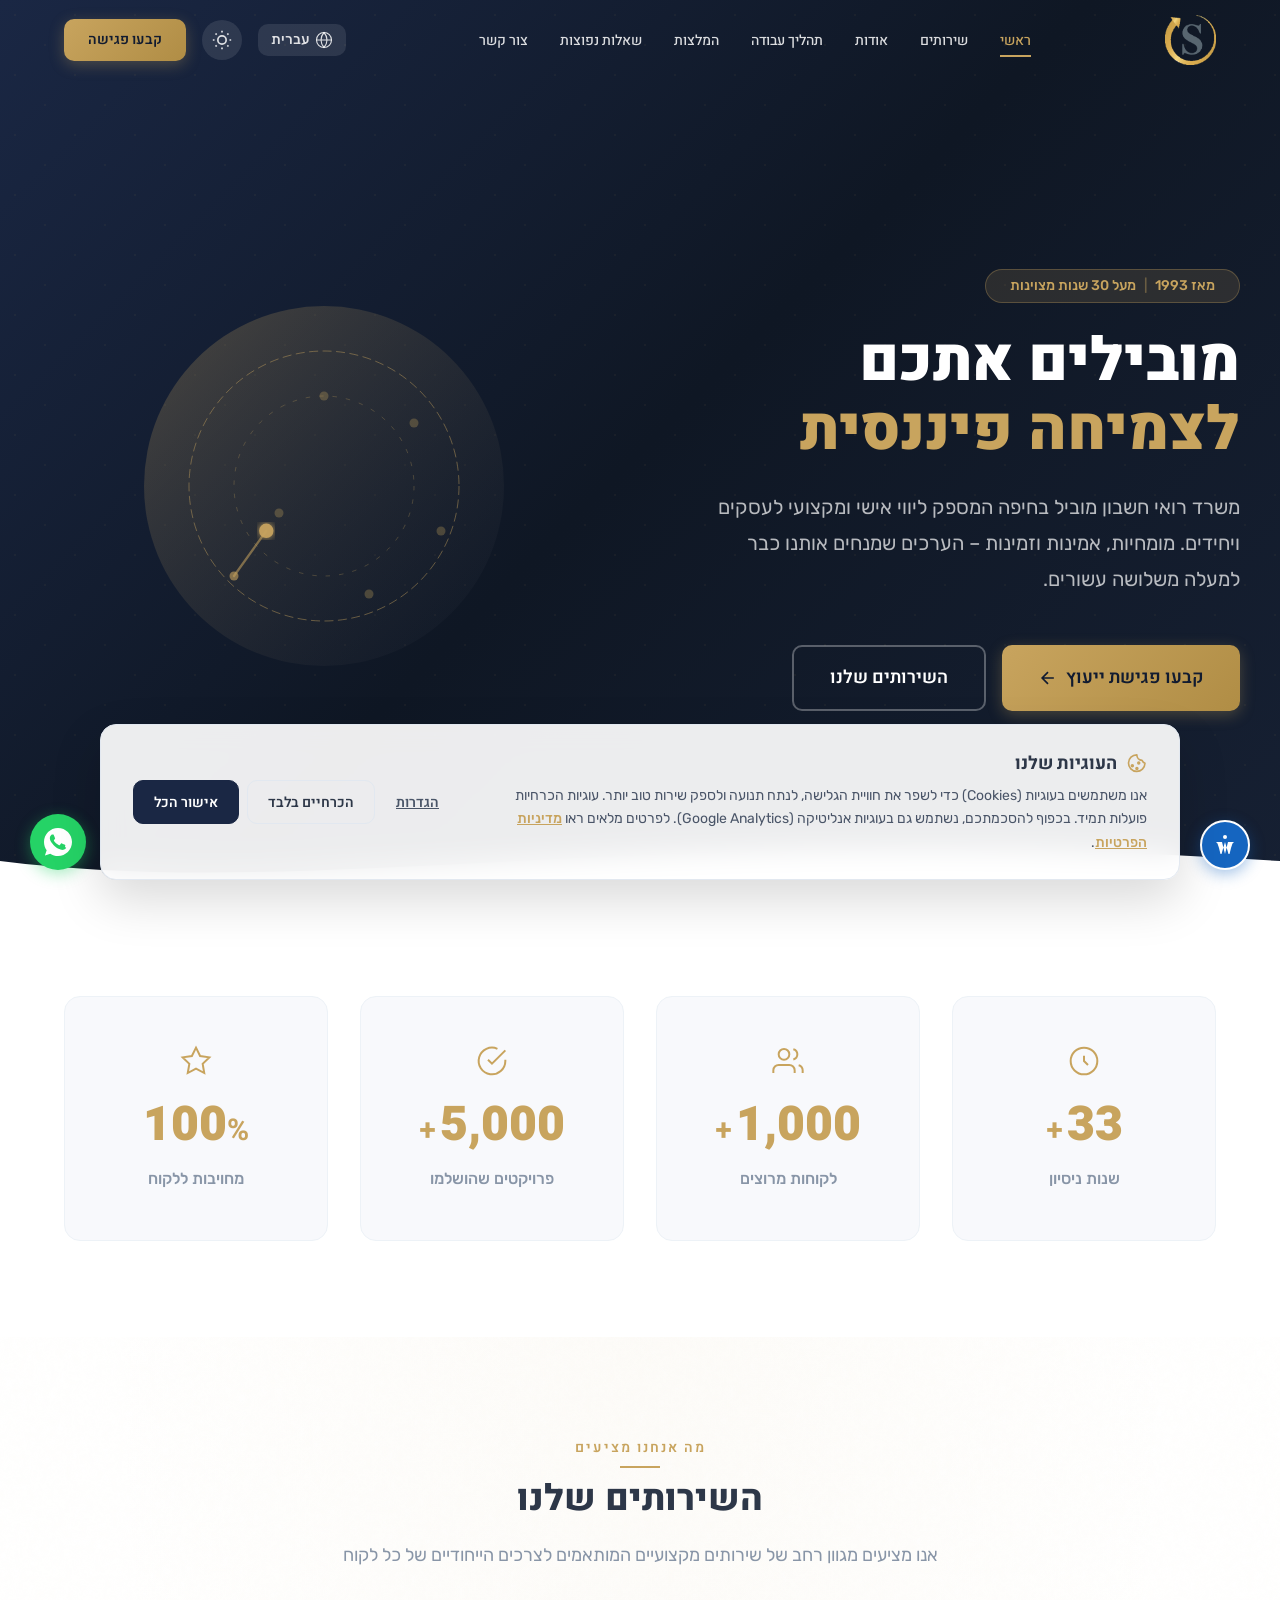
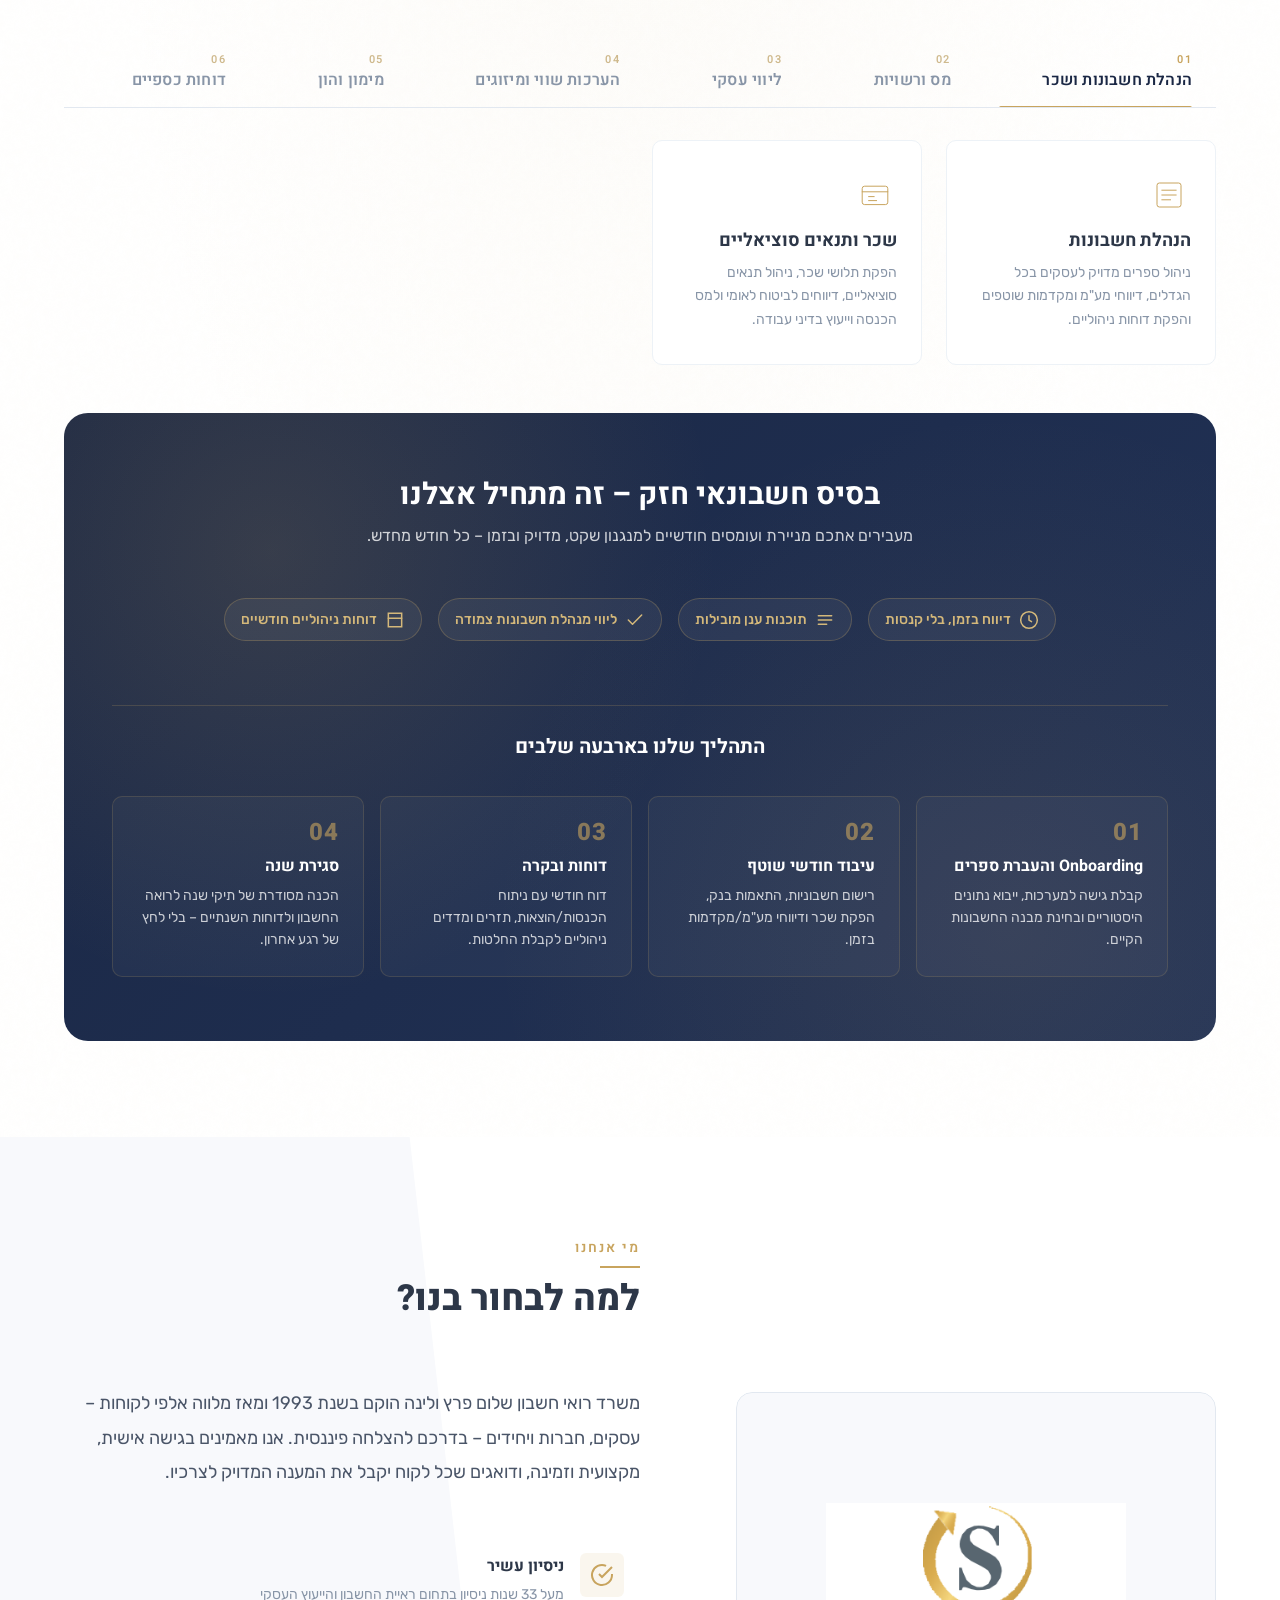
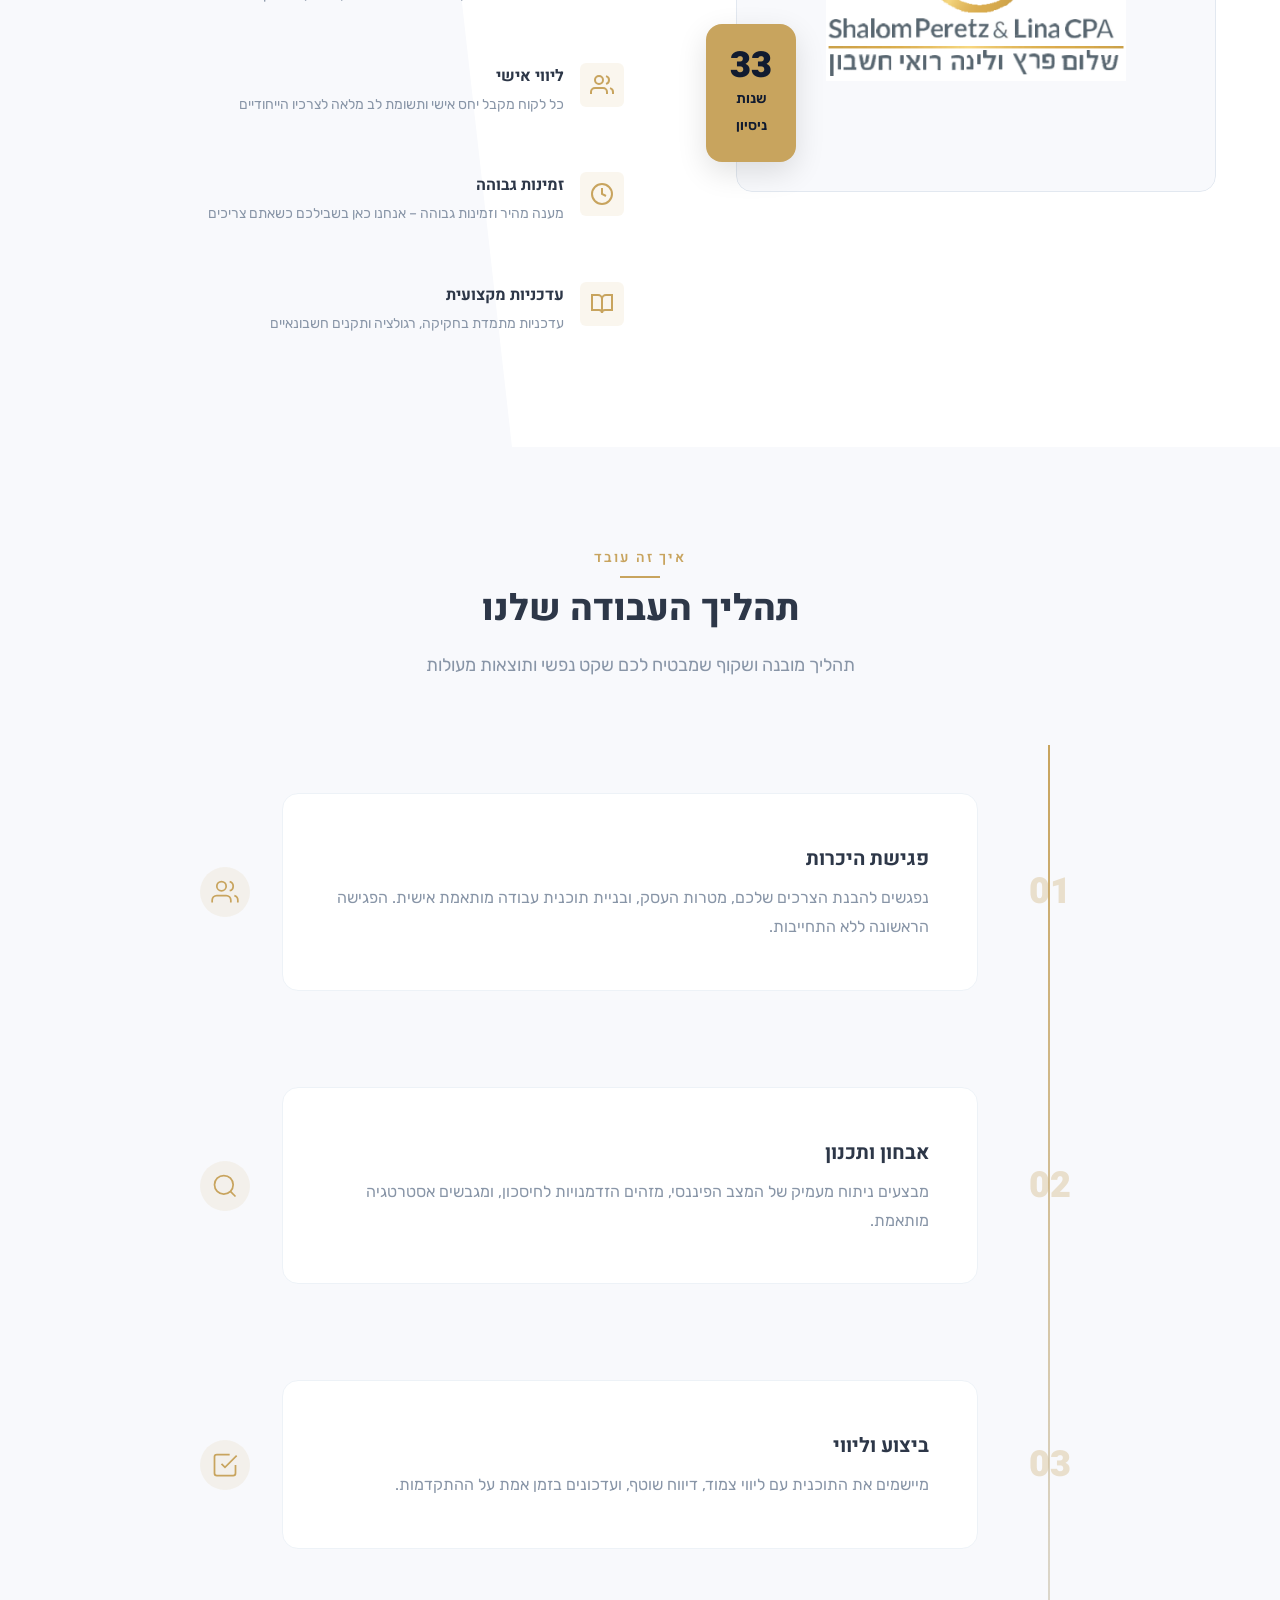
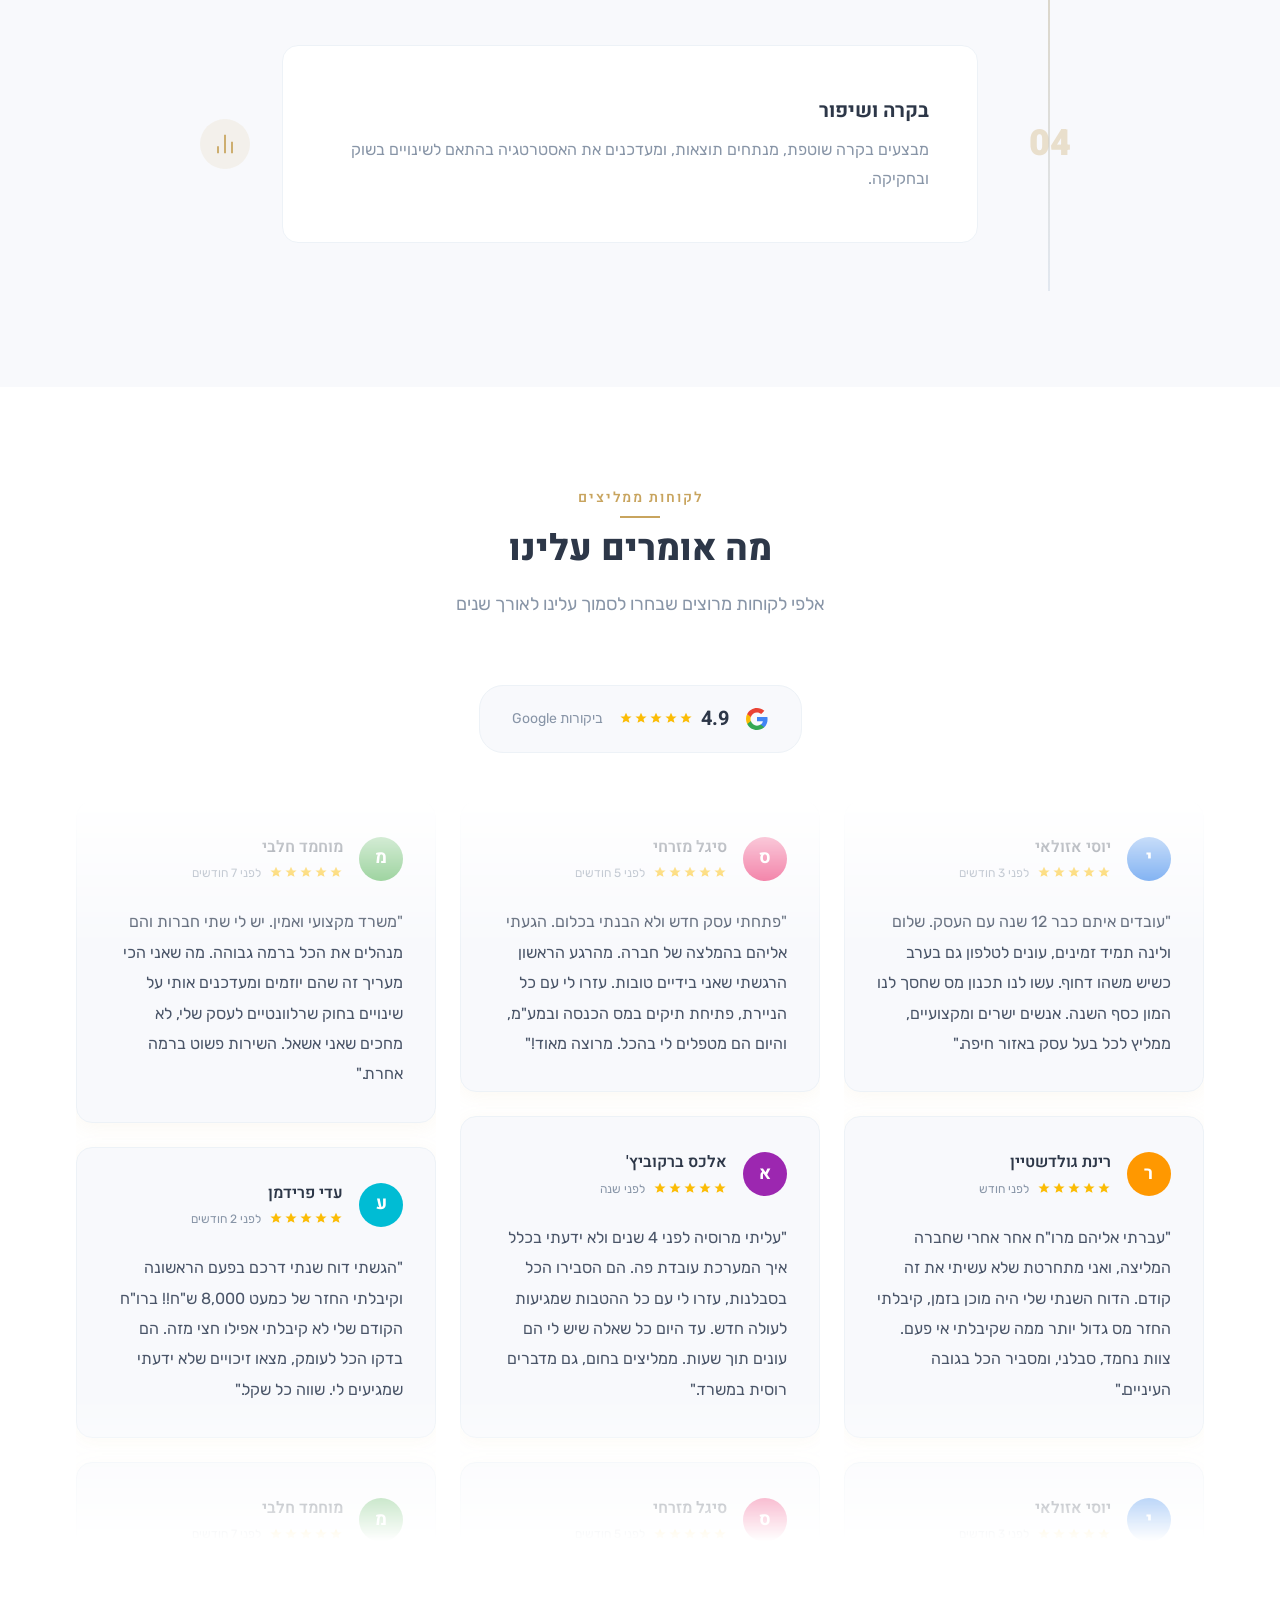
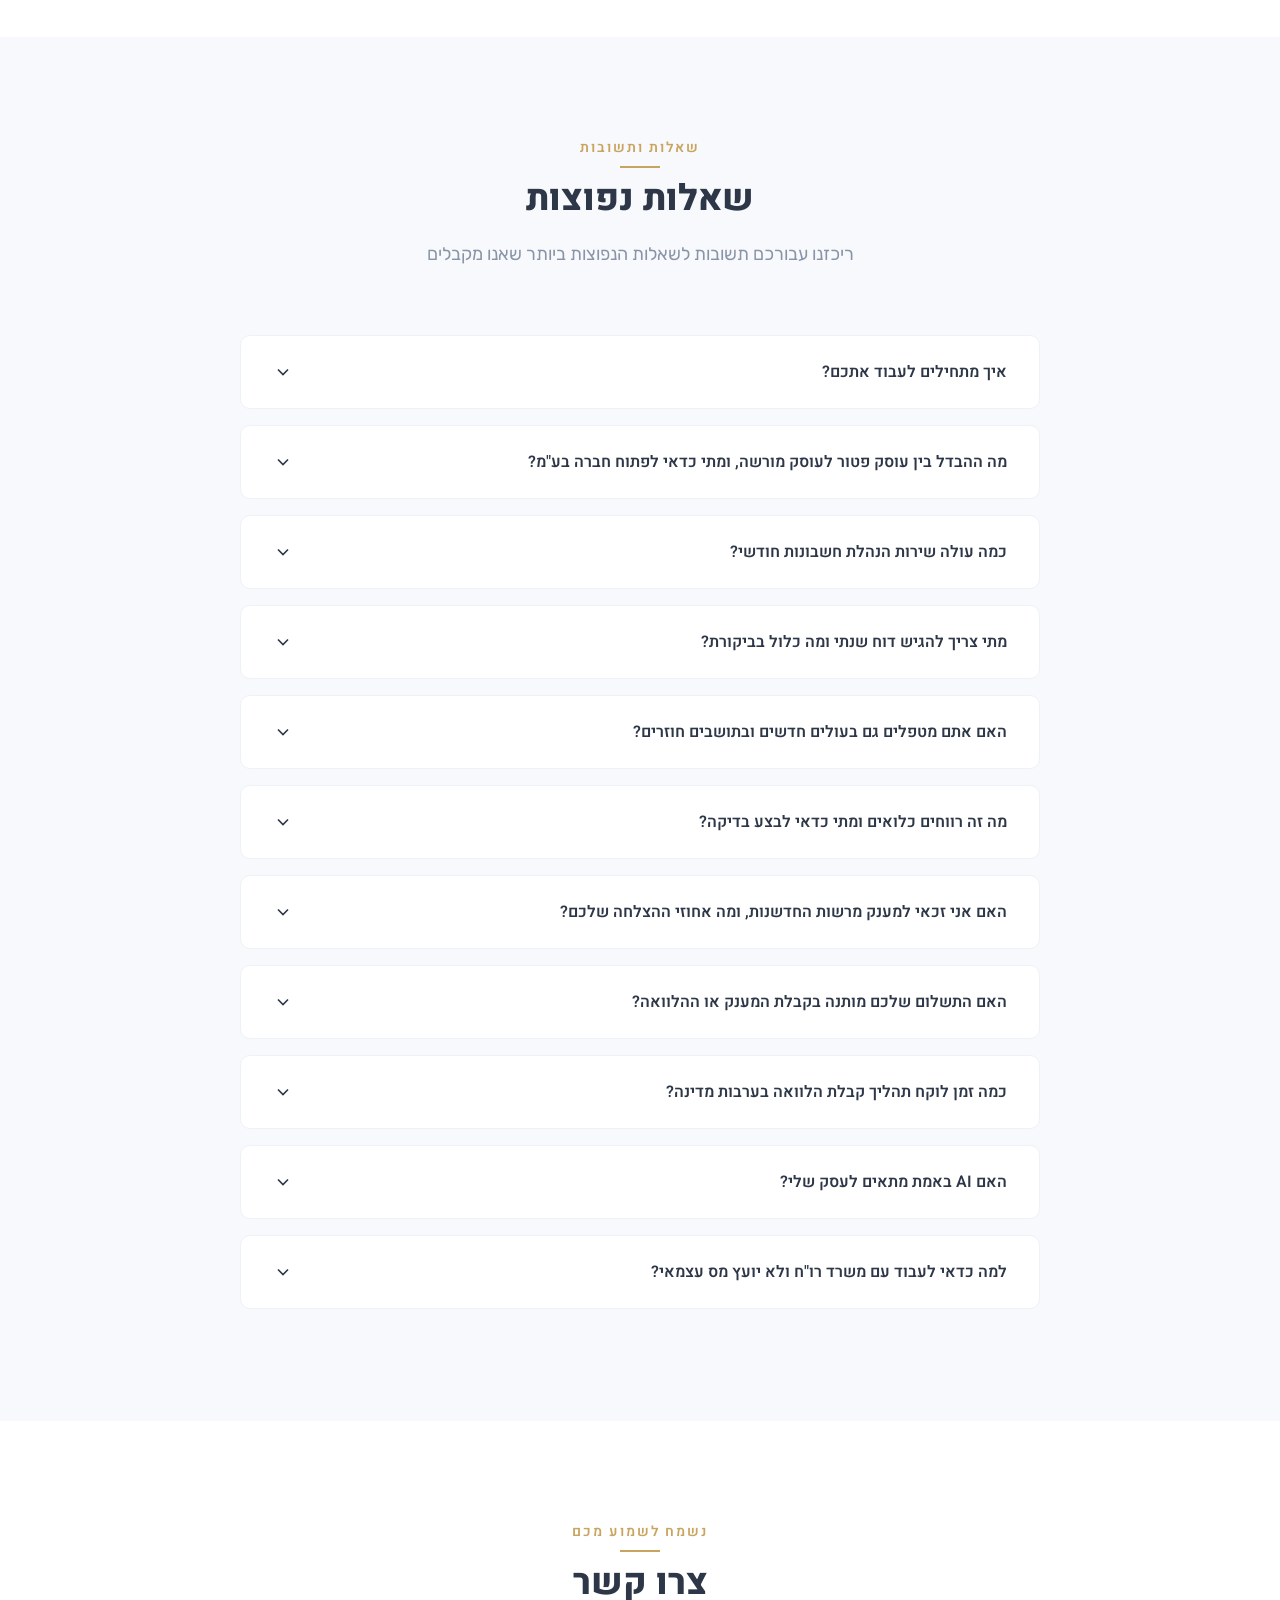
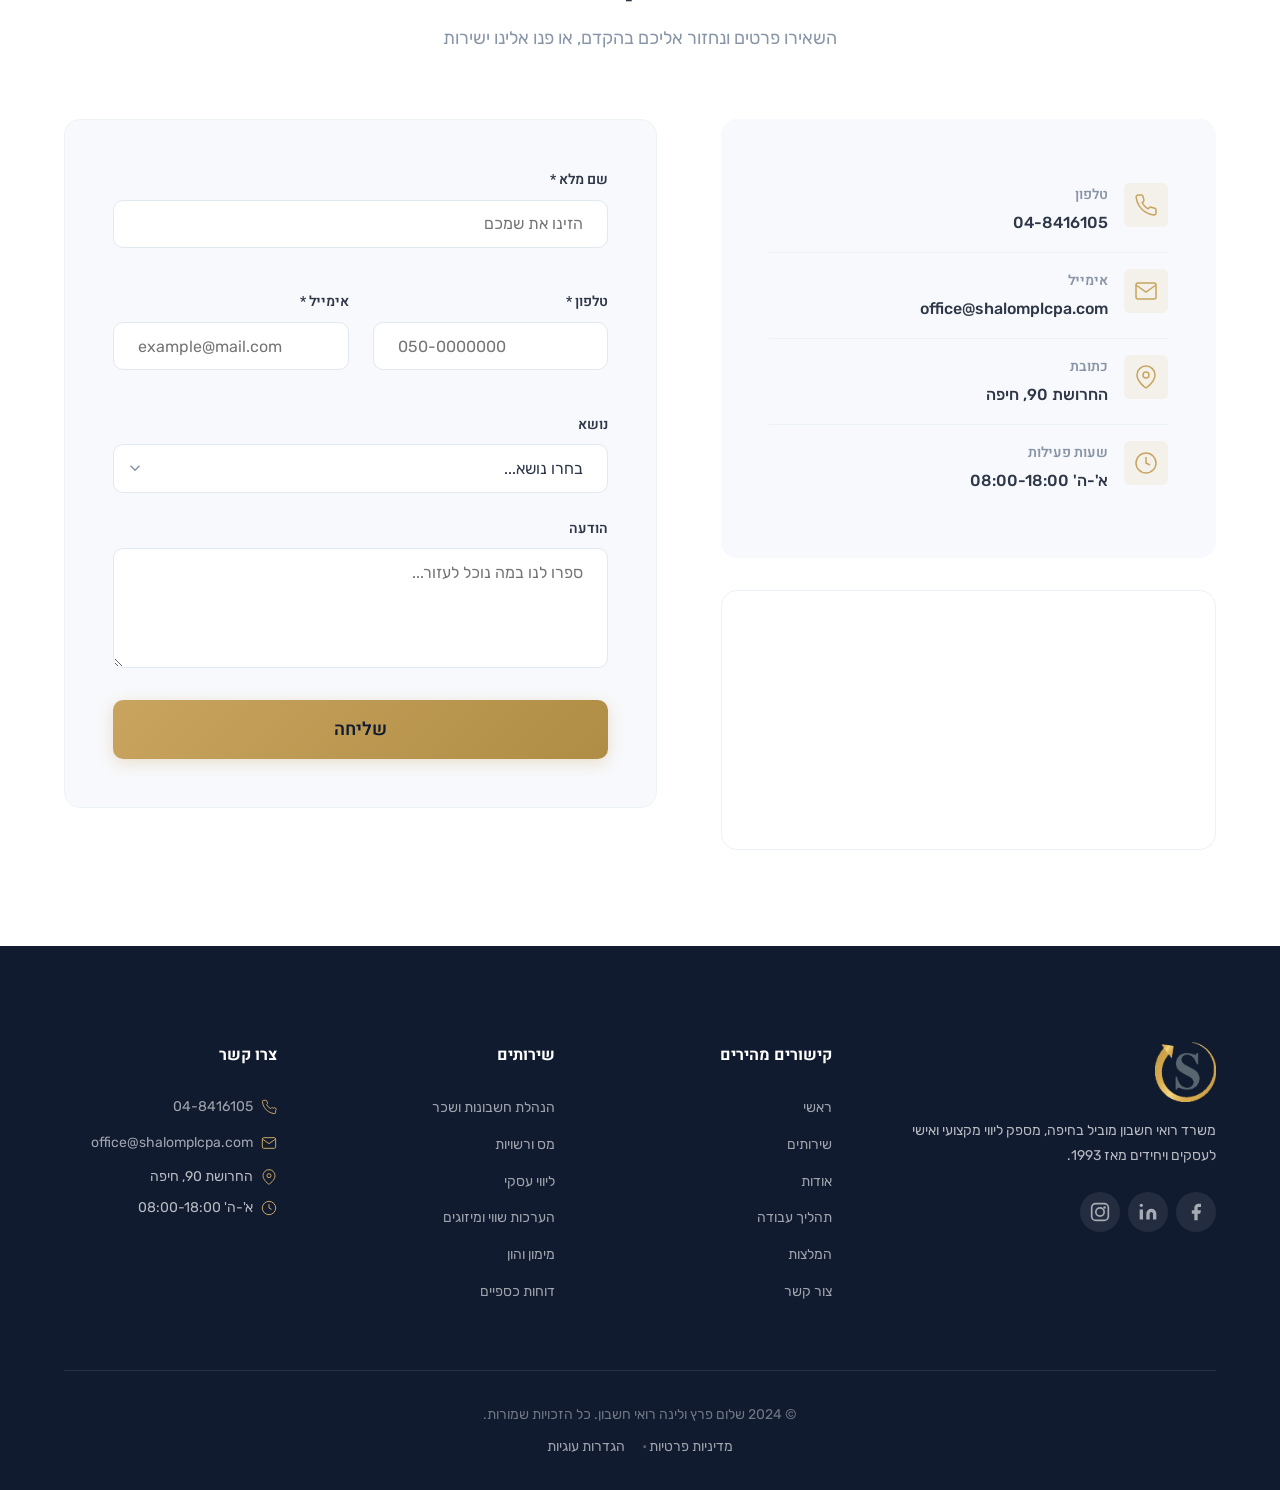
==== index.html @ 09772bc5 "הוספת מערכת Cookie Consent + מדיניות פרטיות - באנר עוגיות עם Google Consent Mode v2 (analytics/ads d" ====
<!DOCTYPE html>
<html lang="he" dir="rtl">
<head>
    <meta charset="UTF-8">
    <meta name="viewport" content="width=device-width, initial-scale=1.0">
    <meta name="description" content="שלום פרץ ולינה רואי חשבון - משרד רואי חשבון מוביל בחיפה עם ניסיון של מעל 30 שנה. הנהלת חשבונות, ביקורת, ייעוץ מס, תכנון מס וליווי עסקי מקצועי.">
    <meta name="keywords" content="רואה חשבון חיפה, הנהלת חשבונות, ביקורת ועריכת דוחות כספיים, IFRS, US GAAP, ייעוץ מס, תכנון מס, IRS, דוחות שנתיים, הקמת חברות, ליווי עסקי, שכר ותנאים סוציאליים, רואי חשבון, מענקים מדען ראשי, רשות החדשנות, הלוואה בערבות מדינה, יועץ מענקים, תוכנית עסקית לבנק, מענקי מו&quot;פ, רווחים כלואים, בדיקת רווחים כלואים, משיכת רווחים כלואים, תכנון מס רווחים כלואים, חוק הרווחים הכלואים 2025, חיסכון במס חברות, הערכות שווי, ליווי AI לעסק, בינה מלאכותית לעסקים">
    <meta name="author" content="שלום פרץ ולינה רואי חשבון">
    <meta name="robots" content="index, follow">
    <meta name="theme-color" content="#1a2744">

    <!-- Open Graph -->
    <meta property="og:title" content="שלום פרץ ולינה | רואי חשבון - חיפה">
    <meta property="og:description" content="משרד רואי חשבון מוביל בחיפה עם ניסיון של מעל 30 שנה. ליווי אישי ומקצועי לעסקים ויחידים.">
    <meta property="og:type" content="website">
    <meta property="og:url" content="https://www.shalomplcpa.com">
    <meta property="og:image" content="https://www.shalomplcpa.com/assets/images/og-image.jpg">
    <meta property="og:locale" content="he_IL">
    <meta property="og:site_name" content="שלום פרץ ולינה רואי חשבון">

    <!-- Twitter Card -->
    <meta name="twitter:card" content="summary_large_image">
    <meta name="twitter:title" content="שלום פרץ ולינה | רואי חשבון - חיפה">
    <meta name="twitter:description" content="משרד רואי חשבון מוביל בחיפה עם ניסיון של מעל 30 שנה.">

    <title>שלום פרץ ולינה | רואי חשבון - חיפה</title>

    <!-- Google Fonts -->
    <link rel="preconnect" href="https://fonts.googleapis.com">
    <link rel="preconnect" href="https://fonts.gstatic.com" crossorigin>
    <link href="https://fonts.googleapis.com/css2?family=Heebo:wght@300;400;500;600;700;800;900&family=Rubik:wght@300;400;500;600;700&family=Noto+Sans+Arabic:wght@300;400;500;600;700;800;900&display=swap" rel="stylesheet">

    <!-- Stylesheet -->
    <link rel="stylesheet" href="style.css">
    <link rel="stylesheet" href="cookie-consent.css">

    <!-- Cookie consent + GA4 (GA loads only after consent) -->
    <script src="cookie-consent.js"></script>

    <!-- Schema.org LocalBusiness -->
    <script type="application/ld+json">
    {
        "@context": "https://schema.org",
        "@type": "AccountingService",
        "name": "שלום פרץ ולינה רואי חשבון",
        "description": "משרד רואי חשבון מוביל בחיפה עם ניסיון של מעל 30 שנה",
        "url": "https://www.shalomplcpa.com",
        "telephone": "+972-4-8416105",
        "email": "office@shalomplcpa.com",
        "address": {
            "@type": "PostalAddress",
            "streetAddress": "החרושת 90",
            "addressLocality": "חיפה",
            "addressCountry": "IL"
        },
        "openingHours": "Su-Th 08:00-18:00",
        "foundingDate": "1993",
        "areaServed": {
            "@type": "City",
            "name": "חיפה"
        },
        "priceRange": "$$",
        "sameAs": [
            "https://www.facebook.com/shalomplcpa",
            "https://www.linkedin.com/company/shalomplcpa"
        ]
    }
    </script>

    <!-- Favicon placeholder -->
    <link rel="icon" type="image/png" href="assets/images/logo2.png">
</head>
<body>

    <!-- ===== Preloader ===== -->
    <div id="preloader" aria-hidden="true">
        <div class="preloader-content">
            <img src="assets/images/logo2.png" alt="שלום פרץ ולינה רואי חשבון" class="preloader-logo-img">
            <div class="preloader-spinner">
                <div class="spinner-ring"></div>
            </div>
        </div>
    </div>

    <!-- ===== Header / Navigation ===== -->
    <header class="header" id="header" role="banner">
        <div class="container header-inner">
            <a href="#hero" class="logo" aria-label="שלום פרץ ולינה - דף הבית">
                <img src="assets/images/logo2.png" alt="שלום פרץ ולינה רואי חשבון" class="logo-img">
            </a>

            <nav class="nav" id="nav" role="navigation" aria-label="ניווט ראשי">
                <ul class="nav-list">
                    <li><a href="#hero" class="nav-link active" data-i18n="nav_home">ראשי</a></li>
                    <li><a href="#services" class="nav-link" data-i18n="nav_services">שירותים</a></li>
                    <li><a href="#about" class="nav-link" data-i18n="nav_about">אודות</a></li>
                    <li><a href="#process" class="nav-link" data-i18n="nav_process">תהליך עבודה</a></li>
                    <li><a href="#testimonials" class="nav-link" data-i18n="nav_testimonials">המלצות</a></li>
                    <li><a href="#faq" class="nav-link" data-i18n="nav_faq">שאלות נפוצות</a></li>
                    <li><a href="#contact" class="nav-link" data-i18n="nav_contact">צור קשר</a></li>
                </ul>
            </nav>

            <div class="header-actions">
                <!-- Language Picker -->
                <div class="lang-picker" id="langPicker">
                    <button class="lang-toggle" id="langToggle" aria-label="Change language" aria-expanded="false">
                        <svg viewBox="0 0 24 24" width="18" height="18" fill="none" stroke="currentColor" stroke-width="1.5">
                            <circle cx="12" cy="12" r="10"/>
                            <path d="M2 12h20M12 2a15.3 15.3 0 0 1 4 10 15.3 15.3 0 0 1-4 10 15.3 15.3 0 0 1-4-10 15.3 15.3 0 0 1 4-10z"/>
                        </svg>
                        <span id="currentLangLabel">עברית</span>
                    </button>
                    <div class="lang-dropdown" id="langDropdown">
                        <button class="lang-option active" data-lang="he">
                            <span class="lang-flag">🇮🇱</span> עברית
                        </button>
                        <button class="lang-option" data-lang="en">
                            <span class="lang-flag">🇬🇧</span> English
                        </button>
                        <button class="lang-option" data-lang="ar">
                            <span class="lang-flag">🇸🇦</span> العربية
                        </button>
                        <button class="lang-option" data-lang="ru">
                            <span class="lang-flag">🇷🇺</span> Русский
                        </button>
                    </div>
                </div>

                <!-- Dark mode toggle -->
                <button class="theme-toggle" id="themeToggle" aria-label="החלף מצב תצוגה">
                    <svg class="icon-sun" viewBox="0 0 24 24" width="20" height="20" fill="none" stroke="currentColor" stroke-width="2">
                        <circle cx="12" cy="12" r="5"/>
                        <path d="M12 1v2M12 21v2M4.22 4.22l1.42 1.42M18.36 18.36l1.42 1.42M1 12h2M21 12h2M4.22 19.78l1.42-1.42M18.36 5.64l1.42-1.42"/>
                    </svg>
                    <svg class="icon-moon" viewBox="0 0 24 24" width="20" height="20" fill="none" stroke="currentColor" stroke-width="2">
                        <path d="M21 12.79A9 9 0 1 1 11.21 3 7 7 0 0 0 21 12.79z"/>
                    </svg>
                </button>

                <a href="#contact" class="btn btn-primary header-cta" data-i18n="header_cta">קבעו פגישה</a>

                <!-- המבורגר מנו -->
                <button class="hamburger" id="hamburger" aria-label="פתח תפריט" aria-expanded="false">
                    <span class="hamburger-line"></span>
                    <span class="hamburger-line"></span>
                    <span class="hamburger-line"></span>
                </button>
            </div>
        </div>
    </header>

    <main>
        <!-- ===== Hero Section ===== -->
        <section class="hero" id="hero" aria-labelledby="hero-title">
            <div class="hero-bg">
                <div class="hero-pattern"></div>
                <div class="hero-gradient"></div>
            </div>
            <div class="container hero-content">
                <div class="hero-text">
                    <div class="hero-badge animate-on-scroll">
                        <span data-i18n="hero_badge_1">מאז 1993</span>
                        <span class="badge-separator">|</span>
                        <span data-i18n="hero_badge_2">מעל 30 שנות מצוינות</span>
                    </div>
                    <h1 id="hero-title" class="hero-title animate-on-scroll">
                        <span class="hero-title-line" data-i18n="hero_title_1">מובילים אתכם</span>
                        <span class="hero-title-line hero-title-accent" data-i18n="hero_title_2">לצמיחה פיננסית</span>
                    </h1>
                    <p class="hero-subtitle animate-on-scroll" data-i18n="hero_subtitle">
                        משרד רואי חשבון מוביל בחיפה המספק ליווי אישי ומקצועי לעסקים ויחידים. מומחיות, אמינות וזמינות – הערכים שמנחים אותנו כבר למעלה משלושה עשורים.
                    </p>
                    <div class="hero-actions animate-on-scroll">
                        <a href="#contact" class="btn btn-primary btn-lg">
                            <span data-i18n="hero_cta_1">קבעו פגישת ייעוץ</span>
                            <svg viewBox="0 0 24 24" width="20" height="20" fill="none" stroke="currentColor" stroke-width="2" aria-hidden="true">
                                <path d="M5 12h14M12 5l-7 7 7 7"/>
                            </svg>
                        </a>
                        <a href="#services" class="btn btn-outline btn-lg" data-i18n="hero_cta_2">השירותים שלנו</a>
                    </div>
                </div>
                <div class="hero-visual animate-on-scroll">
                    <div class="hero-graphic">
                        <!-- אלמנט גרפי SVG - קו דינמי שנע בין נקודות -->
                        <svg viewBox="0 0 500 500" class="hero-svg" id="heroSvg" aria-hidden="true">
                            <defs>
                                <linearGradient id="heroGrad1" x1="0%" y1="0%" x2="100%" y2="100%">
                                    <stop offset="0%" style="stop-color:var(--color-accent);stop-opacity:0.3"/>
                                    <stop offset="100%" style="stop-color:var(--color-primary);stop-opacity:0.1"/>
                                </linearGradient>
                                <linearGradient id="heroGrad2" x1="0%" y1="0%" x2="100%" y2="100%">
                                    <stop offset="0%" style="stop-color:var(--color-accent);stop-opacity:0.8"/>
                                    <stop offset="100%" style="stop-color:var(--color-accent);stop-opacity:0.3"/>
                                </linearGradient>
                                <filter id="glow">
                                    <feGaussianBlur stdDeviation="4" result="blur"/>
                                    <feMerge>
                                        <feMergeNode in="blur"/>
                                        <feMergeNode in="SourceGraphic"/>
                                    </feMerge>
                                </filter>
                            </defs>
                            <!-- עיגולי רקע -->
                            <circle cx="250" cy="250" r="200" fill="url(#heroGrad1)" class="hero-circle-1"/>
                            <circle cx="250" cy="250" r="150" fill="none" stroke="var(--color-accent)" stroke-width="0.5" stroke-dasharray="10 5" class="hero-circle-2"/>
                            <circle cx="250" cy="250" r="100" fill="none" stroke="var(--color-accent)" stroke-width="0.3" stroke-dasharray="5 10" class="hero-circle-3"/>
                            <!-- קו שכבר צויר - Trail -->
                            <polyline id="heroTrail" fill="none" stroke="var(--color-accent)" stroke-width="1" stroke-linecap="round" stroke-linejoin="round" opacity="0.2" points=""/>
                            <!-- קו דינמי שנע בין הנקודות -->
                            <line id="heroLine" x1="0" y1="0" x2="0" y2="0" stroke="url(#heroGrad2)" stroke-width="2.5" stroke-linecap="round" opacity="0"/>
                            <!-- נקודות נתונים -->
                            <circle cx="150" cy="350" r="5" fill="var(--color-accent)" class="hero-node" data-index="0" opacity="0.3"/>
                            <circle cx="200" cy="280" r="5" fill="var(--color-accent)" class="hero-node" data-index="1" opacity="0.3"/>
                            <circle cx="250" cy="150" r="5" fill="var(--color-accent)" class="hero-node" data-index="2" opacity="0.3"/>
                            <circle cx="350" cy="180" r="5" fill="var(--color-accent)" class="hero-node" data-index="3" opacity="0.3"/>
                            <circle cx="380" cy="300" r="5" fill="var(--color-accent)" class="hero-node" data-index="4" opacity="0.3"/>
                            <circle cx="300" cy="370" r="5" fill="var(--color-accent)" class="hero-node" data-index="5" opacity="0.3"/>
                            <!-- נקודה נעה זוהרת -->
                            <circle id="heroGlow" cx="0" cy="0" r="8" fill="var(--color-accent)" filter="url(#glow)" opacity="0"/>
                        </svg>
                    </div>
                </div>
            </div>
            <!-- גלישה חלקה לסקשן הבא -->
            <div class="hero-wave">
                <svg viewBox="0 0 1440 120" preserveAspectRatio="none" aria-hidden="true">
                    <path d="M0,60 C360,120 720,0 1440,60 L1440,120 L0,120 Z" fill="var(--color-bg)"/>
                </svg>
            </div>
        </section>

        <!-- ===== סטטיסטיקות ===== -->
        <section class="stats" id="stats" aria-label="סטטיסטיקות">
            <div class="container">
                <div class="stats-grid">
                    <div class="stat-card animate-on-scroll">
                        <div class="stat-icon">
                            <svg viewBox="0 0 24 24" width="32" height="32" fill="none" stroke="var(--color-accent)" stroke-width="1.5">
                                <path d="M12 8v4l3 3"/>
                                <circle cx="12" cy="12" r="10"/>
                            </svg>
                        </div>
                        <div class="stat-number" data-target="33">0</div>
                        <div class="stat-suffix">+</div>
                        <div class="stat-label" data-i18n="stat_years">שנות ניסיון</div>
                    </div>
                    <div class="stat-card animate-on-scroll" style="animation-delay: 0.1s">
                        <div class="stat-icon">
                            <svg viewBox="0 0 24 24" width="32" height="32" fill="none" stroke="var(--color-accent)" stroke-width="1.5">
                                <path d="M17 21v-2a4 4 0 0 0-4-4H5a4 4 0 0 0-4 4v2"/>
                                <circle cx="9" cy="7" r="4"/>
                                <path d="M23 21v-2a4 4 0 0 0-3-3.87"/>
                                <path d="M16 3.13a4 4 0 0 1 0 7.75"/>
                            </svg>
                        </div>
                        <div class="stat-number" data-target="1000">0</div>
                        <div class="stat-suffix">+</div>
                        <div class="stat-label" data-i18n="stat_clients">לקוחות מרוצים</div>
                    </div>
                    <div class="stat-card animate-on-scroll" style="animation-delay: 0.2s">
                        <div class="stat-icon">
                            <svg viewBox="0 0 24 24" width="32" height="32" fill="none" stroke="var(--color-accent)" stroke-width="1.5">
                                <path d="M22 11.08V12a10 10 0 1 1-5.93-9.14"/>
                                <polyline points="22 4 12 14.01 9 11.01"/>
                            </svg>
                        </div>
                        <div class="stat-number" data-target="5000">0</div>
                        <div class="stat-suffix">+</div>
                        <div class="stat-label" data-i18n="stat_projects">פרויקטים שהושלמו</div>
                    </div>
                    <div class="stat-card animate-on-scroll" style="animation-delay: 0.3s">
                        <div class="stat-icon">
                            <svg viewBox="0 0 24 24" width="32" height="32" fill="none" stroke="var(--color-accent)" stroke-width="1.5">
                                <path d="M12 2l3.09 6.26L22 9.27l-5 4.87 1.18 6.88L12 17.77l-6.18 3.25L7 14.14 2 9.27l6.91-1.01L12 2z"/>
                            </svg>
                        </div>
                        <div class="stat-value"><div class="stat-number" data-target="100">0</div><div class="stat-suffix">%</div></div>
                        <div class="stat-label" data-i18n="stat_commitment">מחויבות ללקוח</div>
                    </div>
                </div>
            </div>
        </section>



        <!-- ===== שירותים — טאבים + גריד קומפקטי ===== -->
        <section class="services" id="services" aria-labelledby="services-title">
            <div class="container">
                <div class="section-header animate-on-scroll">
                    <span class="section-tag">מה אנחנו מציעים</span>
                    <h2 id="services-title" class="section-title">השירותים שלנו</h2>
                    <p class="section-desc">מגוון רחב של שירותים מקצועיים המחולקים לשש קטגוריות – המסגרת המלאה של משרד רו"ח לעסק שלכם.</p>
                </div>

                <!-- Tabs -->
                <div class="services-tabs animate-on-scroll" role="tablist" aria-label="קטגוריות שירותים">
                    <button class="services-tab active" role="tab" aria-selected="true" aria-controls="svc-tab-accounting" id="svc-t-accounting" data-tab="accounting">
                        <span class="tab-num">01</span><span class="tab-label" data-i18n="tab_acc">הנהלת חשבונות ושכר</span>
                    </button>
                    <button class="services-tab" role="tab" aria-selected="false" aria-controls="svc-tab-tax" id="svc-t-tax" data-tab="tax" tabindex="-1">
                        <span class="tab-num">02</span><span class="tab-label" data-i18n="tab_tax">מס ורשויות</span>
                    </button>
                    <button class="services-tab" role="tab" aria-selected="false" aria-controls="svc-tab-business" id="svc-t-business" data-tab="business" tabindex="-1">
                        <span class="tab-num">03</span><span class="tab-label" data-i18n="tab_bus">ליווי עסקי</span>
                    </button>
                    <button class="services-tab" role="tab" aria-selected="false" aria-controls="svc-tab-valuation" id="svc-t-valuation" data-tab="valuation" tabindex="-1">
                        <span class="tab-num">04</span><span class="tab-label" data-i18n="tab_val">הערכות שווי ומיזוגים</span>
                    </button>
                    <button class="services-tab" role="tab" aria-selected="false" aria-controls="svc-tab-financing" id="svc-t-financing" data-tab="financing" tabindex="-1">
                        <span class="tab-num">05</span><span class="tab-label" data-i18n="tab_fin">מימון והון</span>
                    </button>
                    <button class="services-tab" role="tab" aria-selected="false" aria-controls="svc-tab-reports" id="svc-t-reports" data-tab="reports" tabindex="-1">
                        <span class="tab-num">06</span><span class="tab-label" data-i18n="tab_rep">דוחות כספיים</span>
                    </button>
                </div>

                <!-- Panel: Accounting -->
                <div class="services-panel active" id="svc-tab-accounting" role="tabpanel" aria-labelledby="svc-t-accounting">
                    <div class="services-grid">
                        <article class="service-card">
                            <div class="service-icon">
                                <svg viewBox="0 0 40 40" width="32" height="32" fill="none" stroke="currentColor" stroke-width="1.25" aria-hidden="true">
                                    <rect x="5" y="5" width="30" height="30" rx="3"/>
                                    <path d="M11 20h18M11 14h18M11 26h11" stroke-linecap="round"/>
                                </svg>
                            </div>
                            <h3 class="service-title" data-i18n="svc_acc_1_title">הנהלת חשבונות</h3>
                            <p class="service-desc" data-i18n="svc_acc_1_desc">ניהול ספרים מדויק לעסקים בכל הגדלים, דיווחי מע"מ ומקדמות שוטפים והפקת דוחות ניהוליים.</p>
                        </article>
                        <article class="service-card">
                            <div class="service-icon">
                                <svg viewBox="0 0 40 40" width="32" height="32" fill="none" stroke="currentColor" stroke-width="1.25" aria-hidden="true">
                                    <rect x="4" y="9" width="32" height="23" rx="3"/>
                                    <path d="M4 16h32" stroke-linecap="round"/>
                                    <path d="M12 22h7M12 27h10" stroke-linecap="round"/>
                                </svg>
                            </div>
                            <h3 class="service-title" data-i18n="svc_acc_2_title">שכר ותנאים סוציאליים</h3>
                            <p class="service-desc" data-i18n="svc_acc_2_desc">הפקת תלושי שכר, ניהול תנאים סוציאליים, דיווחים לביטוח לאומי ולמס הכנסה וייעוץ בדיני עבודה.</p>
                        </article>
                    </div>
                    <div class="panel-detail">
                        <div class="panel-detail-bg"></div>
                        <div class="panel-detail-inner">
                            <h3 class="panel-detail-title" data-i18n="det_acc_title">בסיס חשבונאי חזק – זה מתחיל אצלנו</h3>
                            <p class="panel-detail-subtitle" data-i18n="det_acc_sub">מעבירים אתכם מניירת ועומסים חודשיים למנגנון שקט, מדויק ובזמן – כל חודש מחדש.</p>
                            <ul class="panel-trust" role="list">
                                <li class="panel-trust-badge"><svg viewBox="0 0 24 24" width="20" height="20" fill="none" stroke="currentColor" stroke-width="1.8" aria-hidden="true"><circle cx="12" cy="12" r="10"/><path d="M12 7v5l3 2" stroke-linecap="round"/></svg><span data-i18n="trust_acc_1">דיווח בזמן, בלי קנסות</span></li>
                                <li class="panel-trust-badge"><svg viewBox="0 0 24 24" width="20" height="20" fill="none" stroke="currentColor" stroke-width="1.8" aria-hidden="true"><path d="M4 7h16M4 12h16M4 17h10" stroke-linecap="round"/></svg><span data-i18n="trust_acc_2">תוכנות ענן מובילות</span></li>
                                <li class="panel-trust-badge"><svg viewBox="0 0 24 24" width="20" height="20" fill="none" stroke="currentColor" stroke-width="1.8" aria-hidden="true"><path d="M20 6L9 17l-5-5" stroke-linecap="round" stroke-linejoin="round"/></svg><span data-i18n="trust_acc_3">ליווי מנהלת חשבונות צמודה</span></li>
                                <li class="panel-trust-badge"><svg viewBox="0 0 24 24" width="20" height="20" fill="none" stroke="currentColor" stroke-width="1.8" aria-hidden="true"><path d="M4 4h16v16H4z"/><path d="M4 10h16" stroke-linecap="round"/></svg><span data-i18n="trust_acc_4">דוחות ניהוליים חודשיים</span></li>
                            </ul>
                            <h4 class="panel-process-title">התהליך שלנו בארבעה שלבים</h4>
                            <ol class="panel-process" role="list">
                                <li class="panel-step"><span class="panel-step-num">01</span><h5 data-i18n="step_acc_1_title">Onboarding והעברת ספרים</h5><p data-i18n="step_acc_1_desc">קבלת גישה למערכות, ייבוא נתונים היסטוריים ובחינת מבנה החשבונות הקיים.</p></li>
                                <li class="panel-step"><span class="panel-step-num">02</span><h5 data-i18n="step_acc_2_title">עיבוד חודשי שוטף</h5><p data-i18n="step_acc_2_desc">רישום חשבוניות, התאמות בנק, הפקת שכר ודיווחי מע"מ/מקדמות בזמן.</p></li>
                                <li class="panel-step"><span class="panel-step-num">03</span><h5 data-i18n="step_acc_3_title">דוחות ובקרה</h5><p data-i18n="step_acc_3_desc">דוח חודשי עם ניתוח הכנסות/הוצאות, תזרים ומדדים ניהוליים לקבלת החלטות.</p></li>
                                <li class="panel-step"><span class="panel-step-num">04</span><h5 data-i18n="step_acc_4_title">סגירת שנה</h5><p data-i18n="step_acc_4_desc">הכנה מסודרת של תיקי שנה לרואה החשבון ולדוחות השנתיים – בלי לחץ של רגע אחרון.</p></li>
                            </ol>
                        </div>
                    </div>
                </div>

                <!-- Panel: Tax -->
                <div class="services-panel" id="svc-tab-tax" role="tabpanel" aria-labelledby="svc-t-tax" hidden>
                    <div class="services-grid">
                        <article class="service-card">
                            <div class="service-icon">
                                <svg viewBox="0 0 40 40" width="32" height="32" fill="none" stroke="currentColor" stroke-width="1.25" aria-hidden="true">
                                    <path d="M5 31l8-8 6 5 9-12 7 5" stroke-linecap="round" stroke-linejoin="round"/>
                                    <rect x="5" y="5" width="30" height="30" rx="3"/>
                                </svg>
                            </div>
                            <h3 class="service-title" data-i18n="svc_tax_1_title">ייעוץ מס</h3>
                            <p class="service-desc" data-i18n="svc_tax_1_desc">אופטימיזציה של חבויות מס ליחידים ולחברות, זיהוי זיכויים והקלות ומענה שוטף במהלך השנה.</p>
                        </article>
                        <article class="service-card">
                            <div class="service-icon">
                                <svg viewBox="0 0 40 40" width="32" height="32" fill="none" stroke="currentColor" stroke-width="1.25" aria-hidden="true">
                                    <circle cx="20" cy="20" r="14"/>
                                    <path d="M20 12v9l6 5" stroke-linecap="round"/>
                                </svg>
                            </div>
                            <h3 class="service-title" data-i18n="svc_tax_2_title">תכנון מס אסטרטגי</h3>
                            <p class="service-desc" data-i18n="svc_tax_2_desc">תכנון מס רב-שנתי המותאם למבנה העסקי – חיסכון משמעותי בישראל ובחו"ל (IRS) בעמידה מלאה בחוק.</p>
                        </article>
                        <article class="service-card service-card-highlight">
                            <span class="service-badge">NEW · 2025</span>
                            <div class="service-icon">
                                <svg viewBox="0 0 40 40" width="32" height="32" fill="none" stroke="currentColor" stroke-width="1.25" aria-hidden="true">
                                    <rect x="9" y="17" width="22" height="17" rx="2"/>
                                    <path d="M14 17v-4a6 6 0 0112 0v4" stroke-linecap="round"/>
                                    <circle cx="20" cy="25" r="1.8" fill="currentColor"/>
                                    <path d="M20 27v3" stroke-linecap="round"/>
                                </svg>
                            </div>
                            <h3 class="service-title" data-i18n="svc_tax_3_title">בדיקת רווחים כלואים</h3>
                            <p class="service-desc" data-i18n="svc_tax_3_desc">ניתוח יתרת רווחים עודפים ובניית אסטרטגיית חלוקה אופטימלית לאור חוק הרווחים הכלואים 2025.</p>
                        </article>
                        <article class="service-card">
                            <div class="service-icon">
                                <svg viewBox="0 0 40 40" width="32" height="32" fill="none" stroke="currentColor" stroke-width="1.25" aria-hidden="true">
                                    <path d="M16 7h8v7h-8zM7 20h7v7H7zM26 20h7v7h-7z"/>
                                    <path d="M20 14v6M10 20v-3h20v3" stroke-linecap="round"/>
                                </svg>
                            </div>
                            <h3 class="service-title" data-i18n="svc_tax_4_title">ייצוג מול רשויות המס</h3>
                            <p class="service-desc" data-i18n="svc_tax_4_desc">ייצוג מקצועי מול מס הכנסה, מע"מ, ביטוח לאומי ו-IRS בשומות, השגות, ערעורים והליכי ביקורת.</p>
                        </article>
                        <article class="service-card">
                            <div class="service-icon">
                                <svg viewBox="0 0 40 40" width="32" height="32" fill="none" stroke="currentColor" stroke-width="1.25" aria-hidden="true">
                                    <rect x="5" y="12" width="30" height="20" rx="2"/>
                                    <path d="M5 18h30" stroke-linecap="round"/>
                                    <path d="M15 12V7h10v5" stroke-linecap="round"/>
                                </svg>
                            </div>
                            <h3 class="service-title" data-i18n="svc_tax_5_title">מיסוי בינלאומי</h3>
                            <p class="service-desc" data-i18n="svc_tax_5_desc">תכנון מס בינלאומי, אמנות מס, מיסוי עולים חדשים ותושבים חוזרים ודיווח על הכנסות מחו"ל.</p>
                        </article>
                    </div>
                    <div class="panel-detail">
                        <div class="panel-detail-bg"></div>
                        <div class="panel-detail-inner">
                            <h3 class="panel-detail-title" data-i18n="det_tax_title">תכנון מס שמחזיר את עצמו – ואת החלטות העסק</h3>
                            <p class="panel-detail-subtitle" data-i18n="det_tax_sub">מבט רחב על כל מרחב המיסוי – מס הכנסה, מע"מ, ביטוח לאומי, IRS והרפורמה של הרווחים הכלואים – כדי לזהות איפה אתם משלמים יותר מהנדרש.</p>
                            <ul class="panel-trust" role="list">
                                <li class="panel-trust-badge"><svg viewBox="0 0 24 24" width="20" height="20" fill="none" stroke="currentColor" stroke-width="1.8" aria-hidden="true"><path d="M12 2L2 7l10 5 10-5-10-5z"/><path d="M2 17l10 5 10-5M2 12l10 5 10-5"/></svg><span data-i18n="trust_tax_1">מומחיות בישראל ובחו"ל (IRS)</span></li>
                                <li class="panel-trust-badge"><svg viewBox="0 0 24 24" width="20" height="20" fill="none" stroke="currentColor" stroke-width="1.8" aria-hidden="true"><circle cx="12" cy="12" r="10"/><path d="M8 12l3 3 5-6" stroke-linecap="round" stroke-linejoin="round"/></svg><span data-i18n="trust_tax_2">עדכון שוטף לרפורמות 2025</span></li>
                                <li class="panel-trust-badge"><svg viewBox="0 0 24 24" width="20" height="20" fill="none" stroke="currentColor" stroke-width="1.8" aria-hidden="true"><path d="M12 2v20M2 12h20" stroke-linecap="round"/></svg><span data-i18n="trust_tax_3">תכנון רב-שנתי (לא רגעי)</span></li>
                                <li class="panel-trust-badge"><svg viewBox="0 0 24 24" width="20" height="20" fill="none" stroke="currentColor" stroke-width="1.8" aria-hidden="true"><path d="M3 21h18M6 21v-8M10 21v-12M14 21v-6M18 21v-10" stroke-linecap="round"/></svg><span data-i18n="trust_tax_4">אחוזי הצלחה גבוהים בייצוג</span></li>
                            </ul>
                            <h4 class="panel-process-title">התהליך שלנו בארבעה שלבים</h4>
                            <ol class="panel-process" role="list">
                                <li class="panel-step"><span class="panel-step-num">01</span><h5 data-i18n="step_tax_1_title">אבחון מקדים</h5><p data-i18n="step_tax_1_desc">בחינת מצב המס הנוכחי, זיהוי חשיפות והזדמנויות – כולל יתרת רווחים צבורים וקרנות מס ישראליות ובינלאומיות.</p></li>
                                <li class="panel-step"><span class="panel-step-num">02</span><h5 data-i18n="step_tax_2_title">בניית אסטרטגיה</h5><p data-i18n="step_tax_2_desc">תוכנית רב-שנתית לחלוקת דיבידנדים, תזמון הכרה בהכנסות והוצאות, וניצול מסלולי פטור כמו חוק הרווחים הכלואים.</p></li>
                                <li class="panel-step"><span class="panel-step-num">03</span><h5 data-i18n="step_tax_3_title">יישום והגשה</h5><p data-i18n="step_tax_3_desc">הגשת דוחות מעודכנים, בקשות החזר מס וטיפול בשומות – כולל ייצוג מול פקידי שומה ובוחני מע"מ.</p></li>
                                <li class="panel-step"><span class="panel-step-num">04</span><h5 data-i18n="step_tax_4_title">מעקב שנתי</h5><p data-i18n="step_tax_4_desc">עדכון התוכנית בהתאם לשינויי חקיקה (חוזרי רשות המסים, חוקים חדשים) ולשינויים בחייכם האישיים או בעסק.</p></li>
                            </ol>
                        </div>
                    </div>
                </div>

                <!-- Panel: Business -->
                <div class="services-panel" id="svc-tab-business" role="tabpanel" aria-labelledby="svc-t-business" hidden>
                    <div class="services-grid">
                        <article class="service-card">
                            <div class="service-icon">
                                <svg viewBox="0 0 40 40" width="32" height="32" fill="none" stroke="currentColor" stroke-width="1.25" aria-hidden="true">
                                    <path d="M20 5l3 6h7l-5 5 2 7-7-3-7 3 2-7-5-5h7z" stroke-linejoin="round"/>
                                    <circle cx="20" cy="30" r="6"/>
                                </svg>
                            </div>
                            <h3 class="service-title" data-i18n="svc_bus_1_title">הקמת חברות ועוסקים</h3>
                            <p class="service-desc" data-i18n="svc_bus_1_desc">ליווי מלא בבחירת המבנה המשפטי, רישום ברשויות ובניית תשתית חשבונאית לעסק החדש.</p>
                        </article>
                        <article class="service-card">
                            <div class="service-icon">
                                <svg viewBox="0 0 40 40" width="32" height="32" fill="none" stroke="currentColor" stroke-width="1.25" aria-hidden="true">
                                    <path d="M6 34l7-13 7 8 7-16 7 10" stroke-linecap="round" stroke-linejoin="round"/>
                                    <path d="M3 34h34" stroke-linecap="round"/>
                                </svg>
                            </div>
                            <h3 class="service-title" data-i18n="svc_bus_2_title">ליווי עסקי ופיננסי</h3>
                            <p class="service-desc" data-i18n="svc_bus_2_desc">שותף שמכיר את המספרים – תזרים, תקציבים, ניתוחי רווחיות וליווי מול בנקים ומממנים.</p>
                        </article>
                        <article class="service-card">
                            <div class="service-icon">
                                <svg viewBox="0 0 40 40" width="32" height="32" fill="none" stroke="currentColor" stroke-width="1.25" aria-hidden="true">
                                    <path d="M10 4v32M30 4v32" stroke-linecap="round"/>
                                    <path d="M10 10h20M10 18h20M10 26h20M10 34h20" stroke-linecap="round"/>
                                </svg>
                            </div>
                            <h3 class="service-title" data-i18n="svc_bus_3_title">ייעוץ אסטרטגי</h3>
                            <p class="service-desc" data-i18n="svc_bus_3_desc">ניתוח עומק של העסק, זיהוי צמתי החלטה ובניית תוכניות פעולה רב-שנתיות לצמיחה וניהול סיכונים.</p>
                        </article>
                        <article class="service-card">
                            <div class="service-icon">
                                <svg viewBox="0 0 40 40" width="32" height="32" fill="none" stroke="currentColor" stroke-width="1.25" aria-hidden="true">
                                    <path d="M6 32V12M14 32V18M22 32V8M30 32V14M6 32h28" stroke-linecap="round"/>
                                    <circle cx="22" cy="8" r="2" fill="currentColor"/>
                                </svg>
                            </div>
                            <h3 class="service-title" data-i18n="svc_bus_5_title">FP&amp;A — ניתוח ובקרת תקציב</h3>
                            <p class="service-desc" data-i18n="svc_bus_5_desc">עריכת תקציב Bottom-Up ו-Top-Down, השוואת ביצוע בפועל לתקציב ומעקב שוטף – כולל שירותי FP&amp;A לחברות שרוצות ניתוחים פיננסיים בלי עובד ייעודי.</p>
                        </article>
                        <article class="service-card service-card-highlight">
                            <span class="service-badge">NEW</span>
                            <div class="service-icon">
                                <svg viewBox="0 0 40 40" width="32" height="32" fill="none" stroke="currentColor" stroke-width="1.25" aria-hidden="true">
                                    <circle cx="20" cy="20" r="8"/>
                                    <path d="M20 5v4M20 31v4M5 20h4M31 20h4M9 9l3 3M28 28l3 3M9 31l3-3M28 12l3-3" stroke-linecap="round"/>
                                    <circle cx="20" cy="20" r="2.5" fill="currentColor"/>
                                </svg>
                            </div>
                            <h3 class="service-title" data-i18n="svc_bus_4_title">ליווי והטמעת AI לעסק</h3>
                            <p class="service-desc" data-i18n="svc_bus_4_desc">מיפוי תהליכים, בחירת כלי AI מתאימים והטמעה מלאה בצוות – לחיסכון אמיתי של שעות עבודה.</p>
                        </article>
                    </div>
                    <div class="panel-detail">
                        <div class="panel-detail-bg"></div>
                        <div class="panel-detail-inner">
                            <h3 class="panel-detail-title" data-i18n="det_bus_title">שותף עסקי – לא רק רואה חשבון</h3>
                            <p class="panel-detail-subtitle" data-i18n="det_bus_sub">מעבר לספרים ולדוחות – אנחנו שולחן ייעוץ עסקי שמכיר את המספרים שלכם מבפנים, יחד עם ההזדמנויות של הזמן הזה.</p>
                            <ul class="panel-trust" role="list">
                                <li class="panel-trust-badge"><svg viewBox="0 0 24 24" width="20" height="20" fill="none" stroke="currentColor" stroke-width="1.8" aria-hidden="true"><circle cx="12" cy="8" r="4"/><path d="M4 21c0-4.4 3.6-8 8-8s8 3.6 8 8" stroke-linecap="round"/></svg><span data-i18n="trust_bus_1">ליווי אישי של שותף במשרד</span></li>
                                <li class="panel-trust-badge"><svg viewBox="0 0 24 24" width="20" height="20" fill="none" stroke="currentColor" stroke-width="1.8" aria-hidden="true"><path d="M3 12h4l3-8 4 16 3-8h4" stroke-linecap="round" stroke-linejoin="round"/></svg><span data-i18n="trust_bus_2">ניסיון ב-100+ עסקים במגזרים שונים</span></li>
                                <li class="panel-trust-badge"><svg viewBox="0 0 24 24" width="20" height="20" fill="none" stroke="currentColor" stroke-width="1.8" aria-hidden="true"><path d="M12 3v3M12 18v3M3 12h3M18 12h3M5.6 5.6l2.1 2.1M16.3 16.3l2.1 2.1M5.6 18.4l2.1-2.1M16.3 7.7l2.1-2.1" stroke-linecap="round"/><circle cx="12" cy="12" r="4"/></svg><span data-i18n="trust_bus_3">מומחיות AI וכלי אוטומציה</span></li>
                                <li class="panel-trust-badge"><svg viewBox="0 0 24 24" width="20" height="20" fill="none" stroke="currentColor" stroke-width="1.8" aria-hidden="true"><path d="M12 22s8-6 8-12a8 8 0 10-16 0c0 6 8 12 8 12z" stroke-linejoin="round"/><circle cx="12" cy="10" r="3"/></svg><span data-i18n="trust_bus_4">מבט לטווח ארוך, לא רק לחודש</span></li>
                            </ul>
                            <h4 class="panel-process-title">התהליך שלנו בארבעה שלבים</h4>
                            <ol class="panel-process" role="list">
                                <li class="panel-step"><span class="panel-step-num">01</span><h5 data-i18n="step_bus_1_title">הכרה והבנה</h5><p data-i18n="step_bus_1_desc">פגישת עומק להכרת העסק – המספרים, האנשים, היעדים, החוזקות והנקודות הכואבות.</p></li>
                                <li class="panel-step"><span class="panel-step-num">02</span><h5 data-i18n="step_bus_2_title">תוכנית פעולה</h5><p data-i18n="step_bus_2_desc">בניית Roadmap תלת-שנתי עם יעדים מדידים, תקציב, אבני דרך ואיפה AI יכול לחסוך זמן וכסף.</p></li>
                                <li class="panel-step"><span class="panel-step-num">03</span><h5 data-i18n="step_bus_3_title">יישום וליווי</h5><p data-i18n="step_bus_3_desc">פגישות רבעוניות, ליווי החלטות עסקיות קריטיות, הטמעת כלי AI והכנת פגישות מול בנקים ומשקיעים.</p></li>
                                <li class="panel-step"><span class="panel-step-num">04</span><h5 data-i18n="step_bus_4_title">מדידה ועדכון</h5><p data-i18n="step_bus_4_desc">בקרה על ביצוע התוכנית, מדידת ROI של השיפורים, והתאמה שוטפת לשינויים בשוק ובעסק.</p></li>
                            </ol>
                        </div>
                    </div>
                </div>

                <!-- Panel: Valuation -->
                <div class="services-panel" id="svc-tab-valuation" role="tabpanel" aria-labelledby="svc-t-valuation" hidden>
                    <div class="services-grid">
                        <article class="service-card">
                            <div class="service-icon">
                                <svg viewBox="0 0 40 40" width="32" height="32" fill="none" stroke="currentColor" stroke-width="1.25" aria-hidden="true">
                                    <circle cx="20" cy="20" r="14"/>
                                    <path d="M20 10v10l7 5" stroke-linecap="round"/>
                                    <path d="M14 20h12" stroke-linecap="round"/>
                                </svg>
                            </div>
                            <h3 class="service-title" data-i18n="svc_val_1_title">הערכות שווי לחברות ונכסים</h3>
                            <p class="service-desc" data-i18n="svc_val_1_desc">הערכות שווי לחברות, מניות ונכסים בלתי-מוחשיים – כולל תחשיבי EBITDA ומחקרי שוק להצדקת מכפילי שווי.</p>
                        </article>
                        <article class="service-card">
                            <div class="service-icon">
                                <svg viewBox="0 0 40 40" width="32" height="32" fill="none" stroke="currentColor" stroke-width="1.25" aria-hidden="true">
                                    <circle cx="18" cy="18" r="10"/>
                                    <path d="M26 26l7 7" stroke-linecap="round"/>
                                    <path d="M14 18h8M18 14v8" stroke-linecap="round"/>
                                </svg>
                            </div>
                            <h3 class="service-title" data-i18n="svc_val_2_title">בדיקות נאותות וכדאיות השקעה</h3>
                            <p class="service-desc" data-i18n="svc_val_2_desc">בדיקות נאותות פיננסיות (Due Diligence) ובדיקות כדאיות השקעה (ROI) לעסקאות רכישה, מיזוג או השקעה חדשה.</p>
                        </article>
                        <article class="service-card">
                            <div class="service-icon">
                                <svg viewBox="0 0 40 40" width="32" height="32" fill="none" stroke="currentColor" stroke-width="1.25" aria-hidden="true">
                                    <rect x="5" y="8" width="30" height="22" rx="2"/>
                                    <path d="M11 16h12M11 22h18M11 28h8" stroke-linecap="round"/>
                                    <path d="M15 34h10" stroke-linecap="round"/>
                                </svg>
                            </div>
                            <h3 class="service-title" data-i18n="svc_val_3_title">מצגות הנהלה וגיוס הון</h3>
                            <p class="service-desc" data-i18n="svc_val_3_desc">עריכת מצגות הנהלה ומצגות בנקאות השקעות (Investor Deck) – כלי מכירה מקצועי לגיוס משקיעים ולמיצוב אסטרטגי.</p>
                        </article>
                    </div>
                    <div class="panel-detail">
                        <div class="panel-detail-bg"></div>
                        <div class="panel-detail-inner">
                            <h3 class="panel-detail-title" data-i18n="det_val_title">מבעד למאזן – שווי אמיתי לעסקה אמיתית</h3>
                            <p class="panel-detail-subtitle" data-i18n="det_val_sub">שלושת השירותים משלימים זה את זה: הערכת שווי מבוססת, בדיקת היתכנות מעמיקה, והצגה מנצחת למשקיעים ובנקים.</p>
                            <ul class="panel-trust" role="list">
                                <li class="panel-trust-badge"><svg viewBox="0 0 24 24" width="20" height="20" fill="none" stroke="currentColor" stroke-width="1.8" aria-hidden="true"><path d="M4 20V10M12 20V4M20 20v-8" stroke-linecap="round"/><circle cx="4" cy="10" r="2"/><circle cx="12" cy="4" r="2"/><circle cx="20" cy="12" r="2"/></svg><span data-i18n="trust_val_1">מתודולוגיות DCF, Market, Asset</span></li>
                                <li class="panel-trust-badge"><svg viewBox="0 0 24 24" width="20" height="20" fill="none" stroke="currentColor" stroke-width="1.8" aria-hidden="true"><path d="M5 5h14v14H5z"/><path d="M8 10h8M8 14h5" stroke-linecap="round"/></svg><span data-i18n="trust_val_2">חוות דעת מקובלות בבית משפט</span></li>
                                <li class="panel-trust-badge"><svg viewBox="0 0 24 24" width="20" height="20" fill="none" stroke="currentColor" stroke-width="1.8" aria-hidden="true"><circle cx="11" cy="11" r="7"/><path d="M21 21l-4.3-4.3" stroke-linecap="round"/></svg><span data-i18n="trust_val_3">בדיקות נאותות (Due Diligence)</span></li>
                                <li class="panel-trust-badge"><svg viewBox="0 0 24 24" width="20" height="20" fill="none" stroke="currentColor" stroke-width="1.8" aria-hidden="true"><path d="M12 3l9 4v5c0 5-4 9-9 10-5-1-9-5-9-10V7l9-4z"/></svg><span data-i18n="trust_val_4">סודיות מלאה ועצמאות</span></li>
                            </ul>

                            <h4 class="panel-process-title" data-i18n="val_proc_1_head">הערכת שווי – תהליך בארבעה שלבים</h4>
                            <ol class="panel-process" role="list">
                                <li class="panel-step"><span class="panel-step-num">01</span><h5 data-i18n="step_val_1_title">הגדרת מטרת ההערכה</h5><p data-i18n="step_val_1_desc">האם זו עסקת מכירה, גיוס הון, חוות דעת לבית משפט או PPA? הגדרה מדויקת של הכללים והסטנדרטים.</p></li>
                                <li class="panel-step"><span class="panel-step-num">02</span><h5 data-i18n="step_val_2_title">איסוף ובחינה</h5><p data-i18n="step_val_2_desc">ניתוח מעמיק של דוחות כספיים, תחזיות, חוזים ודטה תפעולית – כולל בדיקת נאותות בשטח.</p></li>
                                <li class="panel-step"><span class="panel-step-num">03</span><h5 data-i18n="step_val_3_title">חישוב ומודלים</h5><p data-i18n="step_val_3_desc">בניית מודל DCF, ניתוח מכפילים של חברות השוואה וחישוב עלות הון מותאמת לענף.</p></li>
                                <li class="panel-step"><span class="panel-step-num">04</span><h5 data-i18n="step_val_4_title">חוות דעת מפורטת</h5><p data-i18n="step_val_4_desc">מסמך הערכה עם נימוקים מתודולוגיים, הנחות, טווחי רגישות ומסקנות – מוכן להצגה לקונים/משקיעים/בתי משפט.</p></li>
                            </ol>

                            <h4 class="panel-process-title" data-i18n="val_proc_2_head">בדיקות נאותות וכדאיות השקעה – תהליך בארבעה שלבים</h4>
                            <ol class="panel-process" role="list">
                                <li class="panel-step"><span class="panel-step-num">01</span><h5 data-i18n="step_dd_1_title">סריקה מקדימה</h5><p data-i18n="step_dd_1_desc">הבנת ההשקעה או העסקה, זיהוי סיכונים עיקריים וקביעת היקף הבדיקה עם הלקוח.</p></li>
                                <li class="panel-step"><span class="panel-step-num">02</span><h5 data-i18n="step_dd_2_title">בדיקה פיננסית</h5><p data-i18n="step_dd_2_desc">ניתוח דוחות כספיים, איכות רווחים, הון חוזר, חוב ואיתנות פיננסית, זיהוי התאמות והערות.</p></li>
                                <li class="panel-step"><span class="panel-step-num">03</span><h5 data-i18n="step_dd_3_title">מודל ROI</h5><p data-i18n="step_dd_3_desc">בניית מודל רווחיות וחישובי תשואה על ההשקעה (IRR / NPV / Payback) בתרחישים שונים.</p></li>
                                <li class="panel-step"><span class="panel-step-num">04</span><h5 data-i18n="step_dd_4_title">דוח והמלצה</h5><p data-i18n="step_dd_4_desc">דוח ממצאים מסודר עם נקודות דגל אדום, המלצה להמשך/התראה וטיוטת תיקונים להסכם.</p></li>
                            </ol>

                            <h4 class="panel-process-title" data-i18n="val_proc_3_head">מצגות הנהלה וגיוס הון – תהליך בארבעה שלבים</h4>
                            <ol class="panel-process" role="list">
                                <li class="panel-step"><span class="panel-step-num">01</span><h5 data-i18n="step_deck_1_title">בניית הסיפור</h5><p data-i18n="step_deck_1_desc">חידוד הנרטיב של העסק – מה הבעיה, מה הפתרון, איך מרוויחים ולמה זה הזמן להשקיע.</p></li>
                                <li class="panel-step"><span class="panel-step-num">02</span><h5 data-i18n="step_deck_2_title">מודל פיננסי</h5><p data-i18n="step_deck_2_desc">תחזית תלת-שנתית של הכנסות, הוצאות ורווחיות כולל הנחות יסוד וניתוחי רגישות שמשקיעים שואלים עליהם.</p></li>
                                <li class="panel-step"><span class="panel-step-num">03</span><h5 data-i18n="step_deck_3_title">עיצוב המצגת</h5><p data-i18n="step_deck_3_desc">בניית 15-25 שקפים מקצועיים בסטנדרט בנקאות השקעות – גרפיקה נקייה, מסרים חדים ואמינות.</p></li>
                                <li class="panel-step"><span class="panel-step-num">04</span><h5 data-i18n="step_deck_4_title">חזרות וליווי</h5><p data-i18n="step_deck_4_desc">הכנה לשאלות קשות, חזרות על ההצגה וליווי בפגישות המשקיעים עד סגירת העסקה.</p></li>
                            </ol>
                        </div>
                    </div>
                </div>

                <!-- Panel: Financing -->
                <div class="services-panel" id="svc-tab-financing" role="tabpanel" aria-labelledby="svc-t-financing" hidden>
                    <div class="services-grid">
                        <article class="service-card">
                            <div class="service-icon">
                                <svg viewBox="0 0 40 40" width="32" height="32" fill="none" stroke="currentColor" stroke-width="1.25" aria-hidden="true">
                                    <path d="M5 31l7-9 7 5 7-11 9 7" stroke-linecap="round" stroke-linejoin="round"/>
                                    <path d="M3 35h34" stroke-linecap="round"/>
                                </svg>
                            </div>
                            <h3 class="service-title" data-i18n="svc_fin_1_title">מענקים ממשלתיים</h3>
                            <p class="service-desc" data-i18n="svc_fin_1_desc">רשות החדשנות, המדען הראשי, חממות, קרנות דו-לאומיות (BIRD/SIIRD) ומסלולי משרד הכלכלה.</p>
                        </article>
                        <article class="service-card">
                            <div class="service-icon">
                                <svg viewBox="0 0 40 40" width="32" height="32" fill="none" stroke="currentColor" stroke-width="1.25" aria-hidden="true">
                                    <path d="M5 15L20 7l15 8" stroke-linecap="round"/>
                                    <path d="M8 15v15M14 15v15M20 15v15M26 15v15M32 15v15" stroke-linecap="round"/>
                                    <path d="M3 30h34M2 34h36" stroke-linecap="round"/>
                                </svg>
                            </div>
                            <h3 class="service-title" data-i18n="svc_fin_2_title">הלוואות בערבות מדינה</h3>
                            <p class="service-desc" data-i18n="svc_fin_2_desc">הכנת תוכנית עסקית בסטנדרט בנקאי, התאמה למסלולי הקרן וליווי מול הבנק והגוף המתאם.</p>
                        </article>
                    </div>
                    <div class="panel-detail">
                        <div class="panel-detail-bg"></div>
                        <div class="panel-detail-inner">
                            <h3 class="panel-detail-title" data-i18n="det_fin_title">מענקים והלוואות בערבות מדינה</h3>
                            <p class="panel-detail-subtitle" data-i18n="det_fin_sub">אנחנו מלווים אתכם בכל התהליך – מהגשת הבקשה ועד קבלת הכספים.</p>
                            <ul class="panel-trust" role="list">
                                <li class="panel-trust-badge"><svg viewBox="0 0 24 24" width="20" height="20" fill="none" stroke="currentColor" stroke-width="1.8" aria-hidden="true"><path d="M20 6L9 17l-5-5" stroke-linecap="round" stroke-linejoin="round"/></svg><span data-i18n="trust_fin_1">ליווי End-to-End מלא</span></li>
                                <li class="panel-trust-badge"><svg viewBox="0 0 24 24" width="20" height="20" fill="none" stroke="currentColor" stroke-width="1.8" aria-hidden="true"><path d="M12 2l2.39 4.84L20 7.5l-4 3.9.94 5.5L12 14.8 7.06 16.9 8 11.4l-4-3.9 5.61-.66z" stroke-linejoin="round"/></svg><span data-i18n="trust_fin_2">ניסיון של 30+ שנה</span></li>
                                <li class="panel-trust-badge"><svg viewBox="0 0 24 24" width="20" height="20" fill="none" stroke="currentColor" stroke-width="1.8" aria-hidden="true"><circle cx="12" cy="8" r="4"/><path d="M4 21c0-4.42 3.58-8 8-8s8 3.58 8 8" stroke-linecap="round"/></svg><span data-i18n="trust_fin_3">ליווי אישי של שותף</span></li>
                                <li class="panel-trust-badge"><svg viewBox="0 0 24 24" width="20" height="20" fill="none" stroke="currentColor" stroke-width="1.8" aria-hidden="true"><path d="M12 22s8-6 8-12a8 8 0 10-16 0c0 6 8 12 8 12z" stroke-linejoin="round"/><circle cx="12" cy="10" r="3"/></svg><span data-i18n="trust_fin_4">היתרון של משרד רו"ח</span></li>
                            </ul>
                            <h4 class="panel-process-title">התהליך שלנו בארבעה שלבים</h4>
                            <ol class="panel-process" role="list">
                                <li class="panel-step"><span class="panel-step-num">01</span><h5 data-i18n="step_fin_1_title">אבחון זכאות</h5><p data-i18n="step_fin_1_desc">פגישת היכרות ומיפוי המסלולים הרלוונטיים לעסק שלכם – ללא עלות וללא התחייבות.</p></li>
                                <li class="panel-step"><span class="panel-step-num">02</span><h5 data-i18n="step_fin_2_title">הכנת התיק</h5><p data-i18n="step_fin_2_desc">כתיבת תיק בקשה / תוכנית עסקית, בניית תקציב ואבני דרך והכנת כל המסמכים הנלווים.</p></li>
                                <li class="panel-step"><span class="panel-step-num">03</span><h5 data-i18n="step_fin_3_title">הגשה וליווי</h5><p data-i18n="step_fin_3_desc">הגשה רשמית, מענה לבקשות הבהרה של הבודקים וניהול השיח מול הגוף המממן.</p></li>
                                <li class="panel-step"><span class="panel-step-num">04</span><h5 data-i18n="step_fin_4_title">קבלת הכספים</h5><p data-i18n="step_fin_4_desc">ליווי באישור, משיכת התשלומים והגשת דוחות תקופתיים לאורך תקופת המענק/ההלוואה.</p></li>
                            </ol>
                        </div>
                    </div>
                </div>

                <!-- Panel: Reports -->
                <div class="services-panel" id="svc-tab-reports" role="tabpanel" aria-labelledby="svc-t-reports" hidden>
                    <div class="services-grid">
                        <article class="service-card">
                            <div class="service-icon">
                                <svg viewBox="0 0 40 40" width="32" height="32" fill="none" stroke="currentColor" stroke-width="1.25" aria-hidden="true">
                                    <path d="M10 32V17M17 32V11M24 32V19M31 32V8" stroke-linecap="round"/>
                                    <circle cx="10" cy="17" r="2"/><circle cx="17" cy="11" r="2"/>
                                    <circle cx="24" cy="19" r="2"/><circle cx="31" cy="8" r="2"/>
                                </svg>
                            </div>
                            <h3 class="service-title" data-i18n="svc_rep_1_title">ביקורת ועריכת דוחות כספיים</h3>
                            <p class="service-desc" data-i18n="svc_rep_1_desc">ביקורת, סקירה ועריכה לפי תקינה ישראלית, IFRS ו-US GAAP, כולל בחינת בקרות פנימיות.</p>
                        </article>
                        <article class="service-card">
                            <div class="service-icon">
                                <svg viewBox="0 0 40 40" width="32" height="32" fill="none" stroke="currentColor" stroke-width="1.25" aria-hidden="true">
                                    <rect x="7" y="7" width="26" height="26" rx="2"/>
                                    <path d="M13 17h14M13 22h14M13 27h7" stroke-linecap="round"/>
                                    <path d="M27 7V4M13 7V4" stroke-linecap="round"/>
                                </svg>
                            </div>
                            <h3 class="service-title" data-i18n="svc_rep_2_title">דוחות שנתיים</h3>
                            <p class="service-desc" data-i18n="svc_rep_2_desc">הכנה והגשה של דוחות שנתיים ליחידים, עצמאים וחברות. טיפול End-to-End מול רשויות המס.</p>
                        </article>
                    </div>
                    <div class="panel-detail">
                        <div class="panel-detail-bg"></div>
                        <div class="panel-detail-inner">
                            <h3 class="panel-detail-title" data-i18n="det_rep_title">דוחות כספיים שאפשר לסמוך עליהם</h3>
                            <p class="panel-detail-subtitle" data-i18n="det_rep_sub">ביקורת ועריכה בתקינה הבינלאומית והישראלית – לבעלי מניות, בנקים, משקיעים ורגולטורים, עם שקיפות ואובייקטיביות מלאה.</p>
                            <ul class="panel-trust" role="list">
                                <li class="panel-trust-badge"><svg viewBox="0 0 24 24" width="20" height="20" fill="none" stroke="currentColor" stroke-width="1.8" aria-hidden="true"><rect x="4" y="4" width="16" height="16" rx="2"/><path d="M8 12l3 3 5-6" stroke-linecap="round" stroke-linejoin="round"/></svg><span data-i18n="trust_rep_1">ביקורת לפי תקני ISA/IFRS</span></li>
                                <li class="panel-trust-badge"><svg viewBox="0 0 24 24" width="20" height="20" fill="none" stroke="currentColor" stroke-width="1.8" aria-hidden="true"><path d="M3 12h18M3 6h18M3 18h12" stroke-linecap="round"/></svg><span data-i18n="trust_rep_2">US GAAP לחברות בינלאומיות</span></li>
                                <li class="panel-trust-badge"><svg viewBox="0 0 24 24" width="20" height="20" fill="none" stroke="currentColor" stroke-width="1.8" aria-hidden="true"><path d="M12 2l9 4v6c0 5-4 9-9 10-5-1-9-5-9-10V6z"/></svg><span data-i18n="trust_rep_3">אובייקטיביות ועצמאות מלאה</span></li>
                                <li class="panel-trust-badge"><svg viewBox="0 0 24 24" width="20" height="20" fill="none" stroke="currentColor" stroke-width="1.8" aria-hidden="true"><circle cx="12" cy="12" r="10"/><path d="M12 7v5l3 2" stroke-linecap="round"/></svg><span data-i18n="trust_rep_4">הגשה בזמן, בלי עיכובים</span></li>
                            </ul>
                            <h4 class="panel-process-title">התהליך שלנו בארבעה שלבים</h4>
                            <ol class="panel-process" role="list">
                                <li class="panel-step"><span class="panel-step-num">01</span><h5 data-i18n="step_rep_1_title">תכנון הביקורת</h5><p data-i18n="step_rep_1_desc">הבנת העסק, הערכת סיכוני ביקורת ובניית תוכנית עבודה מותאמת לאופי הפעילות ולדרישות הרגולטוריות.</p></li>
                                <li class="panel-step"><span class="panel-step-num">02</span><h5 data-i18n="step_rep_2_title">ביצוע ובקרות</h5><p data-i18n="step_rep_2_desc">בחינת בקרות פנימיות, ביצוע נהלי ביקורת שוטפים ומעמיקים ודגימה מפורטת של תנועות מהותיות.</p></li>
                                <li class="panel-step"><span class="panel-step-num">03</span><h5 data-i18n="step_rep_3_title">הכנת הדוחות</h5><p data-i18n="step_rep_3_desc">עריכת דוחות כספיים מלאים כולל ביאורים בעברית/אנגלית, התאמות IFRS/US GAAP וטיוטה להנהלה.</p></li>
                                <li class="panel-step"><span class="panel-step-num">04</span><h5 data-i18n="step_rep_4_title">חתימה והגשה</h5><p data-i18n="step_rep_4_desc">חוות דעת מבקר חתומה והגשת הדוחות לרשויות (רשם חברות, מס הכנסה, בורסה) או לבעלי עניין נוספים.</p></li>
                            </ol>
                        </div>
                    </div>
                </div>
            </div>
        </section>

        <!-- ===== אודות ===== -->
        <section class="about" id="about" aria-labelledby="about-title">
            <div class="about-bg"></div>
            <div class="container">
                <div class="about-grid">
                    <div class="about-image animate-on-scroll">
                        <div class="about-image-wrapper">
                            <!-- Placeholder לתמונה -->
                            <div class="about-logo-container">
                                <img src="assets/images/logo.png" alt="שלום פרץ ולינה רואי חשבון" class="about-logo-img" loading="lazy">
                            </div>
                            <div class="about-image-accent"></div>
                        </div>
                        <div class="about-experience-badge">
                            <span class="experience-number">33</span>
                            <span class="experience-text">שנות<br>ניסיון</span>
                        </div>
                    </div>
                    <div class="about-content">
                        <div class="section-header section-header-right animate-on-scroll">
                            <span class="section-tag">מי אנחנו</span>
                            <h2 id="about-title" class="section-title">למה לבחור בנו?</h2>
                        </div>
                        <p class="about-text animate-on-scroll">
                            משרד רואי חשבון שלום פרץ ולינה הוקם בשנת 1993 ומאז מלווה אלפי לקוחות – עסקים, חברות ויחידים – בדרכם להצלחה פיננסית. אנו מאמינים בגישה אישית, מקצועית וזמינה, ודואגים שכל לקוח יקבל את המענה המדויק לצרכיו.
                        </p>
                        <div class="about-features">
                            <div class="about-feature animate-on-scroll">
                                <div class="feature-icon">
                                    <svg viewBox="0 0 24 24" width="24" height="24" fill="none" stroke="var(--color-accent)" stroke-width="2">
                                        <path d="M22 11.08V12a10 10 0 1 1-5.93-9.14"/>
                                        <polyline points="22 4 12 14.01 9 11.01"/>
                                    </svg>
                                </div>
                                <div>
                                    <h4>ניסיון עשיר</h4>
                                    <p>מעל 33 שנות ניסיון בתחום ראיית החשבון והייעוץ העסקי</p>
                                </div>
                            </div>
                            <div class="about-feature animate-on-scroll">
                                <div class="feature-icon">
                                    <svg viewBox="0 0 24 24" width="24" height="24" fill="none" stroke="var(--color-accent)" stroke-width="2">
                                        <path d="M17 21v-2a4 4 0 0 0-4-4H5a4 4 0 0 0-4 4v2"/>
                                        <circle cx="9" cy="7" r="4"/>
                                        <path d="M23 21v-2a4 4 0 0 0-3-3.87"/>
                                        <path d="M16 3.13a4 4 0 0 1 0 7.75"/>
                                    </svg>
                                </div>
                                <div>
                                    <h4>ליווי אישי</h4>
                                    <p>כל לקוח מקבל יחס אישי ותשומת לב מלאה לצרכיו הייחודיים</p>
                                </div>
                            </div>
                            <div class="about-feature animate-on-scroll">
                                <div class="feature-icon">
                                    <svg viewBox="0 0 24 24" width="24" height="24" fill="none" stroke="var(--color-accent)" stroke-width="2">
                                        <circle cx="12" cy="12" r="10"/>
                                        <path d="M12 6v6l4 2"/>
                                    </svg>
                                </div>
                                <div>
                                    <h4>זמינות גבוהה</h4>
                                    <p>מענה מהיר וזמינות גבוהה – אנחנו כאן בשבילכם כשאתם צריכים</p>
                                </div>
                            </div>
                            <div class="about-feature animate-on-scroll">
                                <div class="feature-icon">
                                    <svg viewBox="0 0 24 24" width="24" height="24" fill="none" stroke="var(--color-accent)" stroke-width="2">
                                        <path d="M2 3h6a4 4 0 0 1 4 4v14a3 3 0 0 0-3-3H2z"/>
                                        <path d="M22 3h-6a4 4 0 0 0-4 4v14a3 3 0 0 1 3-3h7z"/>
                                    </svg>
                                </div>
                                <div>
                                    <h4>עדכניות מקצועית</h4>
                                    <p>עדכניות מתמדת בחקיקה, רגולציה ותקנים חשבונאיים</p>
                                </div>
                            </div>
                        </div>
                    </div>
                </div>
            </div>
        </section>

        <!-- ===== תהליך עבודה ===== -->
        <section class="process" id="process" aria-labelledby="process-title">
            <div class="container">
                <div class="section-header animate-on-scroll">
                    <span class="section-tag">איך זה עובד</span>
                    <h2 id="process-title" class="section-title">תהליך העבודה שלנו</h2>
                    <p class="section-desc">תהליך מובנה ושקוף שמבטיח לכם שקט נפשי ותוצאות מעולות</p>
                </div>
                <div class="process-timeline">
                    <div class="timeline-line" aria-hidden="true"></div>
                    <div class="process-step animate-on-scroll">
                        <div class="step-number">01</div>
                        <div class="step-content">
                            <h3>פגישת היכרות</h3>
                            <p>נפגשים להבנת הצרכים שלכם, מטרות העסק, ובניית תוכנית עבודה מותאמת אישית. הפגישה הראשונה ללא התחייבות.</p>
                        </div>
                        <div class="step-icon">
                            <svg viewBox="0 0 24 24" width="28" height="28" fill="none" stroke="currentColor" stroke-width="1.5">
                                <path d="M17 21v-2a4 4 0 0 0-4-4H5a4 4 0 0 0-4 4v2"/>
                                <circle cx="9" cy="7" r="4"/>
                                <path d="M23 21v-2a4 4 0 0 0-3-3.87"/>
                                <path d="M16 3.13a4 4 0 0 1 0 7.75"/>
                            </svg>
                        </div>
                    </div>
                    <div class="process-step animate-on-scroll">
                        <div class="step-number">02</div>
                        <div class="step-content">
                            <h3>אבחון ותכנון</h3>
                            <p>מבצעים ניתוח מעמיק של המצב הפיננסי, מזהים הזדמנויות לחיסכון, ומגבשים אסטרטגיה מותאמת.</p>
                        </div>
                        <div class="step-icon">
                            <svg viewBox="0 0 24 24" width="28" height="28" fill="none" stroke="currentColor" stroke-width="1.5">
                                <circle cx="11" cy="11" r="8"/>
                                <path d="M21 21l-4.35-4.35"/>
                            </svg>
                        </div>
                    </div>
                    <div class="process-step animate-on-scroll">
                        <div class="step-number">03</div>
                        <div class="step-content">
                            <h3>ביצוע וליווי</h3>
                            <p>מיישמים את התוכנית עם ליווי צמוד, דיווח שוטף, ועדכונים בזמן אמת על ההתקדמות.</p>
                        </div>
                        <div class="step-icon">
                            <svg viewBox="0 0 24 24" width="28" height="28" fill="none" stroke="currentColor" stroke-width="1.5">
                                <polyline points="9 11 12 14 22 4"/>
                                <path d="M21 12v7a2 2 0 0 1-2 2H5a2 2 0 0 1-2-2V5a2 2 0 0 1 2-2h11"/>
                            </svg>
                        </div>
                    </div>
                    <div class="process-step animate-on-scroll">
                        <div class="step-number">04</div>
                        <div class="step-content">
                            <h3>בקרה ושיפור</h3>
                            <p>מבצעים בקרה שוטפת, מנתחים תוצאות, ומעדכנים את האסטרטגיה בהתאם לשינויים בשוק ובחקיקה.</p>
                        </div>
                        <div class="step-icon">
                            <svg viewBox="0 0 24 24" width="28" height="28" fill="none" stroke="currentColor" stroke-width="1.5">
                                <path d="M18 20V10M12 20V4M6 20v-6"/>
                            </svg>
                        </div>
                    </div>
                </div>
            </div>
        </section>

        <!-- ===== המלצות ===== -->
        <section class="testimonials" id="testimonials" aria-labelledby="testimonials-title">
            <div class="container">
                <div class="section-header animate-on-scroll">
                    <span class="section-tag">לקוחות ממליצים</span>
                    <h2 id="testimonials-title" class="section-title">מה אומרים עלינו</h2>
                    <p class="section-desc">אלפי לקוחות מרוצים שבחרו לסמוך עלינו לאורך שנים</p>
                </div>
                <!-- Google Reviews Badge -->
                <div class="google-reviews-badge animate-on-scroll">
                    <svg viewBox="0 0 24 24" width="24" height="24" aria-hidden="true">
                        <path d="M22.56 12.25c0-.78-.07-1.53-.2-2.25H12v4.26h5.92a5.06 5.06 0 0 1-2.2 3.32v2.77h3.57c2.08-1.92 3.28-4.74 3.28-8.1z" fill="#4285F4"/>
                        <path d="M12 23c2.97 0 5.46-.98 7.28-2.66l-3.57-2.77c-.98.66-2.23 1.06-3.71 1.06-2.86 0-5.29-1.93-6.16-4.53H2.18v2.84C3.99 20.53 7.7 23 12 23z" fill="#34A853"/>
                        <path d="M5.84 14.09c-.22-.66-.35-1.36-.35-2.09s.13-1.43.35-2.09V7.07H2.18C1.43 8.55 1 10.22 1 12s.43 3.45 1.18 4.93l2.85-2.22.81-.62z" fill="#FBBC05"/>
                        <path d="M12 5.38c1.62 0 3.06.56 4.21 1.64l3.15-3.15C17.45 2.09 14.97 1 12 1 7.7 1 3.99 3.47 2.18 7.07l3.66 2.84c.87-2.6 3.3-4.53 6.16-4.53z" fill="#EA4335"/>
                    </svg>
                    <div class="google-badge-info">
                        <span class="google-badge-rating">4.9</span>
                        <div class="google-badge-stars">
                            <svg viewBox="0 0 20 20" width="14" height="14"><path d="M10 1l2.5 5.5H18l-4.5 3.5 1.5 5.5L10 13l-5 2.5 1.5-5.5L2 6.5h5.5z" fill="#FBBC05"/></svg>
                            <svg viewBox="0 0 20 20" width="14" height="14"><path d="M10 1l2.5 5.5H18l-4.5 3.5 1.5 5.5L10 13l-5 2.5 1.5-5.5L2 6.5h5.5z" fill="#FBBC05"/></svg>
                            <svg viewBox="0 0 20 20" width="14" height="14"><path d="M10 1l2.5 5.5H18l-4.5 3.5 1.5 5.5L10 13l-5 2.5 1.5-5.5L2 6.5h5.5z" fill="#FBBC05"/></svg>
                            <svg viewBox="0 0 20 20" width="14" height="14"><path d="M10 1l2.5 5.5H18l-4.5 3.5 1.5 5.5L10 13l-5 2.5 1.5-5.5L2 6.5h5.5z" fill="#FBBC05"/></svg>
                            <svg viewBox="0 0 20 20" width="14" height="14"><path d="M10 1l2.5 5.5H18l-4.5 3.5 1.5 5.5L10 13l-5 2.5 1.5-5.5L2 6.5h5.5z" fill="#FBBC05"/></svg>
                        </div>
                        <span class="google-badge-count">ביקורות Google</span>
                    </div>
                </div>

                <div class="testimonials-columns">
                    <!-- עמודה 1 - ביקורות 1+4 (גוללת למעלה) -->
                    <div class="testimonials-column">
                        <div class="testimonials-column-track" data-duration="20">
                            <!-- ביקורת 1 -->
                            <div class="testimonial-card" data-test="1">
                                <div class="testimonial-header">
                                    <div class="author-avatar" style="background: #1a73e8;" aria-hidden="true">
                                        <span>י</span>
                                    </div>
                                    <div class="author-info">
                                        <div class="author-name">יוסי אזולאי</div>
                                        <div class="review-meta">
                                            <div class="testimonial-stars" aria-label="דירוג 5 כוכבים">
                                                <svg viewBox="0 0 20 20" width="14" height="14"><path d="M10 1l2.5 5.5H18l-4.5 3.5 1.5 5.5L10 13l-5 2.5 1.5-5.5L2 6.5h5.5z" fill="#FBBC05"/></svg>
                                                <svg viewBox="0 0 20 20" width="14" height="14"><path d="M10 1l2.5 5.5H18l-4.5 3.5 1.5 5.5L10 13l-5 2.5 1.5-5.5L2 6.5h5.5z" fill="#FBBC05"/></svg>
                                                <svg viewBox="0 0 20 20" width="14" height="14"><path d="M10 1l2.5 5.5H18l-4.5 3.5 1.5 5.5L10 13l-5 2.5 1.5-5.5L2 6.5h5.5z" fill="#FBBC05"/></svg>
                                                <svg viewBox="0 0 20 20" width="14" height="14"><path d="M10 1l2.5 5.5H18l-4.5 3.5 1.5 5.5L10 13l-5 2.5 1.5-5.5L2 6.5h5.5z" fill="#FBBC05"/></svg>
                                                <svg viewBox="0 0 20 20" width="14" height="14"><path d="M10 1l2.5 5.5H18l-4.5 3.5 1.5 5.5L10 13l-5 2.5 1.5-5.5L2 6.5h5.5z" fill="#FBBC05"/></svg>
                                            </div>
                                            <span class="review-date">לפני 3 חודשים</span>
                                        </div>
                                    </div>
                                </div>
                                <blockquote class="testimonial-text">
                                    "עובדים איתם כבר 12 שנה עם העסק. שלום ולינה תמיד זמינים, עונים לטלפון גם בערב כשיש משהו דחוף. עשו לנו תכנון מס שחסך לנו המון כסף השנה. אנשים ישרים ומקצועיים, ממליץ לכל בעל עסק באזור חיפה."
                                </blockquote>
                            </div>
                            <!-- ביקורת 4 -->
                            <div class="testimonial-card" data-test="4">
                                <div class="testimonial-header">
                                    <div class="author-avatar" style="background: #ff9800;" aria-hidden="true">
                                        <span>ר</span>
                                    </div>
                                    <div class="author-info">
                                        <div class="author-name">רינת גולדשטיין</div>
                                        <div class="review-meta">
                                            <div class="testimonial-stars" aria-label="דירוג 5 כוכבים">
                                                <svg viewBox="0 0 20 20" width="14" height="14"><path d="M10 1l2.5 5.5H18l-4.5 3.5 1.5 5.5L10 13l-5 2.5 1.5-5.5L2 6.5h5.5z" fill="#FBBC05"/></svg>
                                                <svg viewBox="0 0 20 20" width="14" height="14"><path d="M10 1l2.5 5.5H18l-4.5 3.5 1.5 5.5L10 13l-5 2.5 1.5-5.5L2 6.5h5.5z" fill="#FBBC05"/></svg>
                                                <svg viewBox="0 0 20 20" width="14" height="14"><path d="M10 1l2.5 5.5H18l-4.5 3.5 1.5 5.5L10 13l-5 2.5 1.5-5.5L2 6.5h5.5z" fill="#FBBC05"/></svg>
                                                <svg viewBox="0 0 20 20" width="14" height="14"><path d="M10 1l2.5 5.5H18l-4.5 3.5 1.5 5.5L10 13l-5 2.5 1.5-5.5L2 6.5h5.5z" fill="#FBBC05"/></svg>
                                                <svg viewBox="0 0 20 20" width="14" height="14"><path d="M10 1l2.5 5.5H18l-4.5 3.5 1.5 5.5L10 13l-5 2.5 1.5-5.5L2 6.5h5.5z" fill="#FBBC05"/></svg>
                                            </div>
                                            <span class="review-date">לפני חודש</span>
                                        </div>
                                    </div>
                                </div>
                                <blockquote class="testimonial-text">
                                    "עברתי אליהם מרו\"ח אחר אחרי שחברה המליצה, ואני מתחרטת שלא עשיתי את זה קודם. הדוח השנתי שלי היה מוכן בזמן, קיבלתי החזר מס גדול יותר ממה שקיבלתי אי פעם. צוות נחמד, סבלני, ומסביר הכל בגובה העיניים."
                                </blockquote>
                            </div>
                        </div>
                    </div>

                    <!-- עמודה 2 - ביקורות 2+5 (גוללת למעלה, מהירות שונה) -->
                    <div class="testimonials-column testimonials-column--desktop">
                        <div class="testimonials-column-track" data-duration="25">
                            <!-- ביקורת 2 -->
                            <div class="testimonial-card" data-test="2">
                                <div class="testimonial-header">
                                    <div class="author-avatar" style="background: #e91e63;" aria-hidden="true">
                                        <span>ס</span>
                                    </div>
                                    <div class="author-info">
                                        <div class="author-name">סיגל מזרחי</div>
                                        <div class="review-meta">
                                            <div class="testimonial-stars" aria-label="דירוג 5 כוכבים">
                                                <svg viewBox="0 0 20 20" width="14" height="14"><path d="M10 1l2.5 5.5H18l-4.5 3.5 1.5 5.5L10 13l-5 2.5 1.5-5.5L2 6.5h5.5z" fill="#FBBC05"/></svg>
                                                <svg viewBox="0 0 20 20" width="14" height="14"><path d="M10 1l2.5 5.5H18l-4.5 3.5 1.5 5.5L10 13l-5 2.5 1.5-5.5L2 6.5h5.5z" fill="#FBBC05"/></svg>
                                                <svg viewBox="0 0 20 20" width="14" height="14"><path d="M10 1l2.5 5.5H18l-4.5 3.5 1.5 5.5L10 13l-5 2.5 1.5-5.5L2 6.5h5.5z" fill="#FBBC05"/></svg>
                                                <svg viewBox="0 0 20 20" width="14" height="14"><path d="M10 1l2.5 5.5H18l-4.5 3.5 1.5 5.5L10 13l-5 2.5 1.5-5.5L2 6.5h5.5z" fill="#FBBC05"/></svg>
                                                <svg viewBox="0 0 20 20" width="14" height="14"><path d="M10 1l2.5 5.5H18l-4.5 3.5 1.5 5.5L10 13l-5 2.5 1.5-5.5L2 6.5h5.5z" fill="#FBBC05"/></svg>
                                            </div>
                                            <span class="review-date">לפני 5 חודשים</span>
                                        </div>
                                    </div>
                                </div>
                                <blockquote class="testimonial-text">
                                    "פתחתי עסק חדש ולא הבנתי בכלום. הגעתי אליהם בהמלצה של חברה. מהרגע הראשון הרגשתי שאני בידיים טובות. עזרו לי עם כל הניירת, פתיחת תיקים במס הכנסה ובמע\"מ, והיום הם מטפלים לי בהכל. מרוצה מאוד!"
                                </blockquote>
                            </div>
                            <!-- ביקורת 5 -->
                            <div class="testimonial-card" data-test="5">
                                <div class="testimonial-header">
                                    <div class="author-avatar" style="background: #9c27b0;" aria-hidden="true">
                                        <span>א</span>
                                    </div>
                                    <div class="author-info">
                                        <div class="author-name">אלכס ברקוביץ'</div>
                                        <div class="review-meta">
                                            <div class="testimonial-stars" aria-label="דירוג 5 כוכבים">
                                                <svg viewBox="0 0 20 20" width="14" height="14"><path d="M10 1l2.5 5.5H18l-4.5 3.5 1.5 5.5L10 13l-5 2.5 1.5-5.5L2 6.5h5.5z" fill="#FBBC05"/></svg>
                                                <svg viewBox="0 0 20 20" width="14" height="14"><path d="M10 1l2.5 5.5H18l-4.5 3.5 1.5 5.5L10 13l-5 2.5 1.5-5.5L2 6.5h5.5z" fill="#FBBC05"/></svg>
                                                <svg viewBox="0 0 20 20" width="14" height="14"><path d="M10 1l2.5 5.5H18l-4.5 3.5 1.5 5.5L10 13l-5 2.5 1.5-5.5L2 6.5h5.5z" fill="#FBBC05"/></svg>
                                                <svg viewBox="0 0 20 20" width="14" height="14"><path d="M10 1l2.5 5.5H18l-4.5 3.5 1.5 5.5L10 13l-5 2.5 1.5-5.5L2 6.5h5.5z" fill="#FBBC05"/></svg>
                                                <svg viewBox="0 0 20 20" width="14" height="14"><path d="M10 1l2.5 5.5H18l-4.5 3.5 1.5 5.5L10 13l-5 2.5 1.5-5.5L2 6.5h5.5z" fill="#FBBC05"/></svg>
                                            </div>
                                            <span class="review-date">לפני שנה</span>
                                        </div>
                                    </div>
                                </div>
                                <blockquote class="testimonial-text">
                                    "עליתי מרוסיה לפני 4 שנים ולא ידעתי בכלל איך המערכת עובדת פה. הם הסבירו הכל בסבלנות, עזרו לי עם כל ההטבות שמגיעות לעולה חדש. עד היום כל שאלה שיש לי הם עונים תוך שעות. ממליצים בחום, גם מדברים רוסית במשרד."
                                </blockquote>
                            </div>
                        </div>
                    </div>

                    <!-- עמודה 3 - ביקורות 3+6 (גוללת למעלה, מהירות שונה) -->
                    <div class="testimonials-column testimonials-column--wide">
                        <div class="testimonials-column-track" data-duration="22">
                            <!-- ביקורת 3 -->
                            <div class="testimonial-card" data-test="3">
                                <div class="testimonial-header">
                                    <div class="author-avatar" style="background: #4caf50;" aria-hidden="true">
                                        <span>מ</span>
                                    </div>
                                    <div class="author-info">
                                        <div class="author-name">מוחמד חלבי</div>
                                        <div class="review-meta">
                                            <div class="testimonial-stars" aria-label="דירוג 5 כוכבים">
                                                <svg viewBox="0 0 20 20" width="14" height="14"><path d="M10 1l2.5 5.5H18l-4.5 3.5 1.5 5.5L10 13l-5 2.5 1.5-5.5L2 6.5h5.5z" fill="#FBBC05"/></svg>
                                                <svg viewBox="0 0 20 20" width="14" height="14"><path d="M10 1l2.5 5.5H18l-4.5 3.5 1.5 5.5L10 13l-5 2.5 1.5-5.5L2 6.5h5.5z" fill="#FBBC05"/></svg>
                                                <svg viewBox="0 0 20 20" width="14" height="14"><path d="M10 1l2.5 5.5H18l-4.5 3.5 1.5 5.5L10 13l-5 2.5 1.5-5.5L2 6.5h5.5z" fill="#FBBC05"/></svg>
                                                <svg viewBox="0 0 20 20" width="14" height="14"><path d="M10 1l2.5 5.5H18l-4.5 3.5 1.5 5.5L10 13l-5 2.5 1.5-5.5L2 6.5h5.5z" fill="#FBBC05"/></svg>
                                                <svg viewBox="0 0 20 20" width="14" height="14"><path d="M10 1l2.5 5.5H18l-4.5 3.5 1.5 5.5L10 13l-5 2.5 1.5-5.5L2 6.5h5.5z" fill="#FBBC05"/></svg>
                                            </div>
                                            <span class="review-date">לפני 7 חודשים</span>
                                        </div>
                                    </div>
                                </div>
                                <blockquote class="testimonial-text">
                                    "משרד מקצועי ואמין. יש לי שתי חברות והם מנהלים את הכל ברמה גבוהה. מה שאני הכי מעריך זה שהם יוזמים ומעדכנים אותי על שינויים בחוק שרלוונטיים לעסק שלי, לא מחכים שאני אשאל. השירות פשוט ברמה אחרת."
                                </blockquote>
                            </div>
                            <!-- ביקורת 6 -->
                            <div class="testimonial-card" data-test="6">
                                <div class="testimonial-header">
                                    <div class="author-avatar" style="background: #00bcd4;" aria-hidden="true">
                                        <span>ע</span>
                                    </div>
                                    <div class="author-info">
                                        <div class="author-name">עדי פרידמן</div>
                                        <div class="review-meta">
                                            <div class="testimonial-stars" aria-label="דירוג 5 כוכבים">
                                                <svg viewBox="0 0 20 20" width="14" height="14"><path d="M10 1l2.5 5.5H18l-4.5 3.5 1.5 5.5L10 13l-5 2.5 1.5-5.5L2 6.5h5.5z" fill="#FBBC05"/></svg>
                                                <svg viewBox="0 0 20 20" width="14" height="14"><path d="M10 1l2.5 5.5H18l-4.5 3.5 1.5 5.5L10 13l-5 2.5 1.5-5.5L2 6.5h5.5z" fill="#FBBC05"/></svg>
                                                <svg viewBox="0 0 20 20" width="14" height="14"><path d="M10 1l2.5 5.5H18l-4.5 3.5 1.5 5.5L10 13l-5 2.5 1.5-5.5L2 6.5h5.5z" fill="#FBBC05"/></svg>
                                                <svg viewBox="0 0 20 20" width="14" height="14"><path d="M10 1l2.5 5.5H18l-4.5 3.5 1.5 5.5L10 13l-5 2.5 1.5-5.5L2 6.5h5.5z" fill="#FBBC05"/></svg>
                                                <svg viewBox="0 0 20 20" width="14" height="14"><path d="M10 1l2.5 5.5H18l-4.5 3.5 1.5 5.5L10 13l-5 2.5 1.5-5.5L2 6.5h5.5z" fill="#FBBC05"/></svg>
                                            </div>
                                            <span class="review-date">לפני 2 חודשים</span>
                                        </div>
                                    </div>
                                </div>
                                <blockquote class="testimonial-text">
                                    "הגשתי דוח שנתי דרכם בפעם הראשונה וקיבלתי החזר של כמעט 8,000 ש\"ח!! ברו\"ח הקודם שלי לא קיבלתי אפילו חצי מזה. הם בדקו הכל לעומק, מצאו זיכויים שלא ידעתי שמגיעים לי. שווה כל שקל."
                                </blockquote>
                            </div>
                        </div>
                    </div>
                </div>
            </div>
        </section>

        <!-- ===== שאלות נפוצות ===== -->
        <section class="faq" id="faq" aria-labelledby="faq-title">
            <div class="container">
                <div class="section-header animate-on-scroll">
                    <span class="section-tag">שאלות ותשובות</span>
                    <h2 id="faq-title" class="section-title">שאלות נפוצות</h2>
                    <p class="section-desc">ריכזנו עבורכם תשובות לשאלות הנפוצות ביותר שאנו מקבלים – שאלה אחת או שתיים לכל תחום.</p>
                </div>
                <div class="faq-list">
                    <div class="faq-item animate-on-scroll">
                        <button class="faq-question" aria-expanded="false">
                            <span data-i18n="faqnew_1_q">איך מתחילים לעבוד אתכם?</span>
                            <svg class="faq-arrow" viewBox="0 0 24 24" width="20" height="20" fill="none" stroke="currentColor" stroke-width="2" aria-hidden="true"><path d="M6 9l6 6 6-6"/></svg>
                        </button>
                        <div class="faq-answer" role="region">
                            <p data-i18n="faqnew_1_a">פשוט מאוד – התקשרו אלינו ל-04-8416105, שלחו הודעה בוואטסאפ או מלאו את טופס הפנייה באתר. נתאם פגישת היכרות ראשונית ללא עלות וללא התחייבות, נבין את הצרכים שלכם ונציע את הפתרון המתאים ביותר – כולל הצעת מחיר שקופה עם כל העלויות מראש.</p>
                        </div>
                    </div>
                    <div class="faq-item animate-on-scroll">
                        <button class="faq-question" aria-expanded="false">
                            <span data-i18n="faqnew_2_q">מה ההבדל בין עוסק פטור לעוסק מורשה, ומתי כדאי לפתוח חברה בע"מ?</span>
                            <svg class="faq-arrow" viewBox="0 0 24 24" width="20" height="20" fill="none" stroke="currentColor" stroke-width="2" aria-hidden="true"><path d="M6 9l6 6 6-6"/></svg>
                        </button>
                        <div class="faq-answer" role="region">
                            <p data-i18n="faqnew_2_a">עוסק פטור הוא בעל עסק שמחזורו השנתי נמוך מהתקרה הקבועה בחוק ופטור מגביית מע"מ. עוסק מורשה חייב במע"מ אך יכול לקזז מע"מ תשומות. חברה בע"מ מספקת הגנה משפטית, יתרונות מס בהיקפי הכנסה גבוהים ואפשרויות צבירת הון – אך כרוכה בעלויות ניהול גבוהות יותר. נבחן את היקף ההכנסות, רמת הסיכון והתכנון לטווח ארוך, ונמליץ על המבנה המיטבי.</p>
                        </div>
                    </div>
                    <div class="faq-item animate-on-scroll">
                        <button class="faq-question" aria-expanded="false">
                            <span data-i18n="faqnew_3_q">כמה עולה שירות הנהלת חשבונות חודשי?</span>
                            <svg class="faq-arrow" viewBox="0 0 24 24" width="20" height="20" fill="none" stroke="currentColor" stroke-width="2" aria-hidden="true"><path d="M6 9l6 6 6-6"/></svg>
                        </button>
                        <div class="faq-answer" role="region">
                            <p data-i18n="faqnew_3_a">העלות משתנה לפי היקף העסק, מספר התנועות החודשיות וסוג השירות הנדרש. אנו מציעים חבילות מותאמות לעסקים בכל הגדלים – מעסק קטן עד חברות בינוניות. צרו קשר לקבלת הצעת מחיר אישית, ללא התחייבות.</p>
                        </div>
                    </div>
                    <div class="faq-item animate-on-scroll">
                        <button class="faq-question" aria-expanded="false">
                            <span data-i18n="faqnew_4_q">מתי צריך להגיש דוח שנתי ומה כלול בביקורת?</span>
                            <svg class="faq-arrow" viewBox="0 0 24 24" width="20" height="20" fill="none" stroke="currentColor" stroke-width="2" aria-hidden="true"><path d="M6 9l6 6 6-6"/></svg>
                        </button>
                        <div class="faq-answer" role="region">
                            <p data-i18n="faqnew_4_a">המועד ליחידים הוא בדרך כלל 30 באפריל (עם אפשרות ארכה דרך רואה חשבון), ולחברות – חמישה חודשים מתום שנת המס. שירות ביקורת כולל Audit, Review או Compilation בהתאם לתקינה הישראלית, IFRS או US GAAP – כולל בחינת בקרות פנימיות, חוות דעת מקצועית והגשה לרשויות.</p>
                        </div>
                    </div>
                    <div class="faq-item animate-on-scroll">
                        <button class="faq-question" aria-expanded="false">
                            <span data-i18n="faqnew_5_q">האם אתם מטפלים גם בעולים חדשים ובתושבים חוזרים?</span>
                            <svg class="faq-arrow" viewBox="0 0 24 24" width="20" height="20" fill="none" stroke="currentColor" stroke-width="2" aria-hidden="true"><path d="M6 9l6 6 6-6"/></svg>
                        </button>
                        <div class="faq-answer" role="region">
                            <p data-i18n="faqnew_5_a">בהחלט. אנחנו מתמחים בליווי עולים חדשים ותושבים חוזרים – ייעוץ לגבי הטבות המס המגיעות (פטור עשר שנים, הכרה בהכנסות חו"ל), תכנון מס בינלאומי, דיווחים לרשויות אמריקאיות (IRS) וכל ההיבטים הפיננסיים של המעבר לישראל.</p>
                        </div>
                    </div>
                    <div class="faq-item animate-on-scroll">
                        <button class="faq-question" aria-expanded="false">
                            <span data-i18n="faqnew_6_q">מה זה רווחים כלואים ומתי כדאי לבצע בדיקה?</span>
                            <svg class="faq-arrow" viewBox="0 0 24 24" width="20" height="20" fill="none" stroke="currentColor" stroke-width="2" aria-hidden="true"><path d="M6 9l6 6 6-6"/></svg>
                        </button>
                        <div class="faq-answer" role="region">
                            <p data-i18n="faqnew_6_a">רווחים כלואים הם רווחים שהחברה צברה ולא חולקו כדיבידנד. מחוק הרווחים הכלואים שנכנס לתוקף ב-1/1/2025, חברות עם עד 5 בעלי מניות חייבות במס שנתי של 2% על "יתרת רווחים עודפים", אלא אם מחלקות דיבידנד מינימלי (5% ב-2025, 6% מ-2026). קיימים מסלולי פטור רב-שנתיים לפי שיעור חלוקה (35%-90%). מומלץ לבצע בדיקה עכשיו – ככל שמתחילים מוקדם יותר, החיסכון גדול יותר.</p>
                        </div>
                    </div>
                    <div class="faq-item animate-on-scroll">
                        <button class="faq-question" aria-expanded="false">
                            <span data-i18n="faqnew_7_q">האם אני זכאי למענק מרשות החדשנות, ומה אחוזי ההצלחה שלכם?</span>
                            <svg class="faq-arrow" viewBox="0 0 24 24" width="20" height="20" fill="none" stroke="currentColor" stroke-width="2" aria-hidden="true"><path d="M6 9l6 6 6-6"/></svg>
                        </button>
                        <div class="faq-answer" role="region">
                            <p data-i18n="faqnew_7_a">הזכאות נבחנת לפי סוג הפעילות, מרכיב החדשנות הטכנולוגית ומאפייני החברה – קיימים מסלולים מותאמים לסטארטאפים בתחילת הדרך ועד חברות בוגרות. אחוזי ההצלחה שלנו גבוהים משמעותית מהממוצע, מכיוון שאנחנו מבצעים אבחון זכאות מקדים ולא מגישים בקשות שאין להן סיכוי אמיתי – ומתאימים את התיק בדיוק לקריטריונים של המסלול.</p>
                        </div>
                    </div>
                    <div class="faq-item animate-on-scroll">
                        <button class="faq-question" aria-expanded="false">
                            <span data-i18n="faqnew_8_q">האם התשלום שלכם מותנה בקבלת המענק או ההלוואה?</span>
                            <svg class="faq-arrow" viewBox="0 0 24 24" width="20" height="20" fill="none" stroke="currentColor" stroke-width="2" aria-hidden="true"><path d="M6 9l6 6 6-6"/></svg>
                        </button>
                        <div class="faq-answer" role="region">
                            <p data-i18n="faqnew_8_a">מודל העבודה נקבע לפי סוג התיק, המסלול והיקף העבודה. בחלק מהתיקים נעבוד במודל שכולל רכיב הצלחה שמותנה בקבלת המענק או ההלוואה בפועל, ובחלק אחר – במודל שכר טרחה קבוע. בכל מקרה אנחנו שקופים לגבי העלויות כבר בפגישת ההיכרות, לפני שאתם מחויבים במשהו.</p>
                        </div>
                    </div>
                    <div class="faq-item animate-on-scroll">
                        <button class="faq-question" aria-expanded="false">
                            <span data-i18n="faqnew_9_q">כמה זמן לוקח תהליך קבלת הלוואה בערבות מדינה?</span>
                            <svg class="faq-arrow" viewBox="0 0 24 24" width="20" height="20" fill="none" stroke="currentColor" stroke-width="2" aria-hidden="true"><path d="M6 9l6 6 6-6"/></svg>
                        </button>
                        <div class="faq-answer" role="region">
                            <p data-i18n="faqnew_9_a">התהליך אורך בדרך כלל 4 עד 8 שבועות מרגע הגשת הבקשה, בהתאם למורכבות התיק, זמינות המסמכים ומהירות הבנק. אנחנו מכינים תיק מלא ומסודר עוד לפני ההגשה, מה שמקצר משמעותית את התהליך ומגדיל את סיכויי האישור.</p>
                        </div>
                    </div>
                    <div class="faq-item animate-on-scroll">
                        <button class="faq-question" aria-expanded="false">
                            <span data-i18n="faqnew_10_q">האם AI באמת מתאים לעסק שלי?</span>
                            <svg class="faq-arrow" viewBox="0 0 24 24" width="20" height="20" fill="none" stroke="currentColor" stroke-width="2" aria-hidden="true"><path d="M6 9l6 6 6-6"/></svg>
                        </button>
                        <div class="faq-answer" role="region">
                            <p data-i18n="faqnew_10_a">כן – אבל לא בכל תהליך. הערך של AI נובע מזיהוי נכון של תהליכים חוזרניים, מתישים או מבוססי טקסט/נתונים שניתן לאוטומטי. אנחנו ממפים את העסק שלכם, מזהים את 2-3 המקומות עם ה-ROI הגבוה ביותר ומיישמים שם פתרון ספציפי – לא "מהפכת AI" רוחבית. זה יכול להיות מענה אוטומטי ללקוחות, סיכום פגישות, הפקת דוחות או עוזר אישי מבוסס מסמכי החברה.</p>
                        </div>
                    </div>
                    <div class="faq-item animate-on-scroll">
                        <button class="faq-question" aria-expanded="false">
                            <span data-i18n="faqnew_11_q">למה כדאי לעבוד עם משרד רו"ח ולא יועץ מס עצמאי?</span>
                            <svg class="faq-arrow" viewBox="0 0 24 24" width="20" height="20" fill="none" stroke="currentColor" stroke-width="2" aria-hidden="true"><path d="M6 9l6 6 6-6"/></svg>
                        </button>
                        <div class="faq-answer" role="region">
                            <p data-i18n="faqnew_11_a">ליווי של משרד רו"ח מעניק לכם מעטפת רחבה של יכולות תחת קורת גג אחת – הנהלת חשבונות, שכר, מס, דוחות כספיים חתומים, ביקורת, מענקים והלוואות. במקום לעבוד מול שלושה-ארבעה גורמים שלא מדברים בינם לבין עצמם, מקבלים שותף אחד שרואה את כל התמונה – החיסכון בזמן והיכולת לתכנן אסטרטגית שווים הרבה יותר מהעלות.</p>
                        </div>
                    </div>
                </div>
            </div>
        </section>

        <!-- ===== צור קשר ===== -->
        <section class="contact" id="contact" aria-labelledby="contact-title">
            <div class="container">
                <div class="section-header animate-on-scroll">
                    <span class="section-tag">נשמח לשמוע מכם</span>
                    <h2 id="contact-title" class="section-title">צרו קשר</h2>
                    <p class="section-desc">השאירו פרטים ונחזור אליכם בהקדם, או פנו אלינו ישירות</p>
                </div>
                <div class="contact-grid">
                    <div class="contact-info animate-on-scroll">
                        <div class="contact-card">
                            <div class="contact-item">
                                <div class="contact-icon">
                                    <svg viewBox="0 0 24 24" width="24" height="24" fill="none" stroke="var(--color-accent)" stroke-width="1.5">
                                        <path d="M22 16.92v3a2 2 0 0 1-2.18 2 19.79 19.79 0 0 1-8.63-3.07 19.5 19.5 0 0 1-6-6 19.79 19.79 0 0 1-3.07-8.67A2 2 0 0 1 4.11 2h3a2 2 0 0 1 2 1.72 12.84 12.84 0 0 0 .7 2.81 2 2 0 0 1-.45 2.11L8.09 9.91a16 16 0 0 0 6 6l1.27-1.27a2 2 0 0 1 2.11-.45 12.84 12.84 0 0 0 2.81.7A2 2 0 0 1 22 16.92z"/>
                                    </svg>
                                </div>
                                <div>
                                    <h4>טלפון</h4>
                                    <a href="tel:048416105" class="contact-link">04-8416105</a>
                                </div>
                            </div>
                            <div class="contact-item">
                                <div class="contact-icon">
                                    <svg viewBox="0 0 24 24" width="24" height="24" fill="none" stroke="var(--color-accent)" stroke-width="1.5">
                                        <path d="M4 4h16c1.1 0 2 .9 2 2v12c0 1.1-.9 2-2 2H4c-1.1 0-2-.9-2-2V6c0-1.1.9-2 2-2z"/>
                                        <polyline points="22,6 12,13 2,6"/>
                                    </svg>
                                </div>
                                <div>
                                    <h4>אימייל</h4>
                                    <a href="mailto:office@shalomplcpa.com" class="contact-link">office@shalomplcpa.com</a>
                                </div>
                            </div>
                            <div class="contact-item">
                                <div class="contact-icon">
                                    <svg viewBox="0 0 24 24" width="24" height="24" fill="none" stroke="var(--color-accent)" stroke-width="1.5">
                                        <path d="M21 10c0 7-9 13-9 13s-9-6-9-13a9 9 0 0 1 18 0z"/>
                                        <circle cx="12" cy="10" r="3"/>
                                    </svg>
                                </div>
                                <div>
                                    <h4>כתובת</h4>
                                    <p>החרושת 90, חיפה</p>
                                </div>
                            </div>
                            <div class="contact-item">
                                <div class="contact-icon">
                                    <svg viewBox="0 0 24 24" width="24" height="24" fill="none" stroke="var(--color-accent)" stroke-width="1.5">
                                        <circle cx="12" cy="12" r="10"/>
                                        <path d="M12 6v6l4 2"/>
                                    </svg>
                                </div>
                                <div>
                                    <h4>שעות פעילות</h4>
                                    <p>א'-ה' 08:00-18:00</p>
                                </div>
                            </div>
                        </div>
                        <!-- מפה -->
                        <div class="contact-map">
                            <iframe
                                src="https://www.google.com/maps/embed?pb=!1m14!1m8!1m3!1d3353.3644074827134!2d35.0550684!3d32.8091083!3m2!1i1024!2i768!4f13.1!3m3!1m2!1s0x151db0ba93b34373%3A0xc87dbc6bc100fbb2!2z16nXnNeV150g16TXqNelINeV15zXmdeg15QgLSDXqNeV15DXlCDXl9ep15HXldef!5e0!3m2!1siw!2sil!4v1775394918896!5m2!1siw!2sil"
                                width="100%"
                                height="250"
                                style="border:0; border-radius: 12px;"
                                allowfullscreen=""
                                loading="lazy"
                                referrerpolicy="no-referrer-when-downgrade"
                                title="מיקום המשרד על המפה">
                            </iframe>
                        </div>
                    </div>
                    <div class="contact-form-wrapper animate-on-scroll">
                        <form class="contact-form" id="contactForm" action="https://formspree.io/f/mbdppboj" method="POST" novalidate>
                            <div class="form-group">
                                <label for="name" class="form-label">שם מלא *</label>
                                <input type="text" id="name" name="name" class="form-input" required autocomplete="name" placeholder="הזינו את שמכם">
                                <span class="form-error" aria-live="polite"></span>
                            </div>
                            <div class="form-row">
                                <div class="form-group">
                                    <label for="phone" class="form-label">טלפון *</label>
                                    <input type="tel" id="phone" name="phone" class="form-input" required autocomplete="tel" placeholder="050-0000000" dir="ltr">
                                    <span class="form-error" aria-live="polite"></span>
                                </div>
                                <div class="form-group">
                                    <label for="email" class="form-label">אימייל *</label>
                                    <input type="email" id="email" name="email" class="form-input" required autocomplete="email" placeholder="example@mail.com" dir="ltr">
                                    <span class="form-error" aria-live="polite"></span>
                                </div>
                            </div>
                            <div class="form-group">
                                <label for="subject" class="form-label">נושא</label>
                                <select id="subject" name="subject" class="form-input form-select">
                                    <option value="">בחרו נושא...</option>
                                    <option value="bookkeeping">הנהלת חשבונות</option>
                                    <option value="audit">ביקורת ועריכת דוחות כספיים</option>
                                    <option value="tax-consulting">ייעוץ מס</option>
                                    <option value="tax-planning">תכנון מס</option>
                                    <option value="annual-reports">דוחות שנתיים</option>
                                    <option value="company-setup">הקמת חברה / עוסק</option>
                                    <option value="business-consulting">ליווי עסקי</option>
                                    <option value="payroll">שכר ותנאים סוציאליים</option>
                                    <option value="grants">ייעוץ בנושא מענקים</option>
                                    <option value="state-loans">הלוואה בערבות מדינה</option>
                                    <option value="trapped-profits">בדיקת רווחים כלואים</option>
                                    <option value="ai-advisory">ליווי והטמעת AI לעסק</option>
                                    <option value="other">אחר</option>
                                </select>
                            </div>
                            <div class="form-group">
                                <label for="message" class="form-label">הודעה</label>
                                <textarea id="message" name="message" class="form-input form-textarea" rows="4" placeholder="ספרו לנו במה נוכל לעזור..."></textarea>
                            </div>
                            <button type="submit" class="btn btn-primary btn-lg btn-full" id="submitBtn">
                                <span class="btn-text">שליחה</span>
                                <span class="btn-loader" aria-hidden="true">
                                    <svg viewBox="0 0 24 24" width="20" height="20" fill="none" stroke="currentColor" stroke-width="2">
                                        <circle cx="12" cy="12" r="10" stroke-dasharray="30 60"/>
                                    </svg>
                                </span>
                                <span class="btn-success" aria-hidden="true">
                                    <svg viewBox="0 0 24 24" width="20" height="20" fill="none" stroke="currentColor" stroke-width="2">
                                        <polyline points="20 6 9 17 4 12"/>
                                    </svg>
                                </span>
                            </button>
                        </form>
                    </div>
                </div>
            </div>
        </section>
    </main>

    <!-- ===== Footer ===== -->
    <footer class="footer" role="contentinfo">
        <div class="container">
            <div class="footer-grid">
                <div class="footer-brand">
                    <a href="#hero" class="logo footer-logo" aria-label="חזרה לראש העמוד">
                        <img src="assets/images/logo2.png" alt="שלום פרץ ולינה רואי חשבון" class="logo-img footer-logo-img">
                    </a>
                    <p class="footer-desc">משרד רואי חשבון מוביל בחיפה, מספק ליווי מקצועי ואישי לעסקים ויחידים מאז 1993.</p>
                    <div class="footer-social">
                        <a href="https://www.facebook.com/shalomplcpa" target="_blank" rel="noopener noreferrer" class="social-link" aria-label="פייסבוק">
                            <svg viewBox="0 0 24 24" width="20" height="20" fill="currentColor">
                                <path d="M18 2h-3a5 5 0 0 0-5 5v3H7v4h3v8h4v-8h3l1-4h-4V7a1 1 0 0 1 1-1h3z"/>
                            </svg>
                        </a>
                        <a href="https://www.linkedin.com/company/shalomplcpa" target="_blank" rel="noopener noreferrer" class="social-link" aria-label="לינקדאין">
                            <svg viewBox="0 0 24 24" width="20" height="20" fill="currentColor">
                                <path d="M16 8a6 6 0 0 1 6 6v7h-4v-7a2 2 0 0 0-2-2 2 2 0 0 0-2 2v7h-4v-7a6 6 0 0 1 6-6z"/>
                                <rect x="2" y="9" width="4" height="12"/>
                                <circle cx="4" cy="4" r="2"/>
                            </svg>
                        </a>
                        <a href="https://www.instagram.com/shalomplcpa" target="_blank" rel="noopener noreferrer" class="social-link" aria-label="אינסטגרם">
                            <svg viewBox="0 0 24 24" width="20" height="20" fill="none" stroke="currentColor" stroke-width="2">
                                <rect x="2" y="2" width="20" height="20" rx="5"/>
                                <circle cx="12" cy="12" r="5"/>
                                <circle cx="17.5" cy="6.5" r="1.5" fill="currentColor" stroke="none"/>
                            </svg>
                        </a>
                    </div>
                </div>
                <div class="footer-links">
                    <h4 class="footer-title">קישורים מהירים</h4>
                    <ul>
                        <li><a href="#hero">ראשי</a></li>
                        <li><a href="#services">שירותים</a></li>
                        <li><a href="#about">אודות</a></li>
                        <li><a href="#process">תהליך עבודה</a></li>
                        <li><a href="#testimonials">המלצות</a></li>
                        <li><a href="#contact">צור קשר</a></li>
                    </ul>
                </div>
                <div class="footer-links">
                    <h4 class="footer-title">שירותים</h4>
                    <ul>
                        <li><a href="#services" data-footer-tab="accounting">הנהלת חשבונות ושכר</a></li>
                        <li><a href="#services" data-footer-tab="tax">מס ורשויות</a></li>
                        <li><a href="#services" data-footer-tab="business">ליווי עסקי</a></li>
                        <li><a href="#services" data-footer-tab="valuation">הערכות שווי ומיזוגים</a></li>
                        <li><a href="#services" data-footer-tab="financing">מימון והון</a></li>
                        <li><a href="#services" data-footer-tab="reports">דוחות כספיים</a></li>
                    </ul>
                </div>
                <div class="footer-contact">
                    <h4 class="footer-title">צרו קשר</h4>
                    <ul>
                        <li>
                            <svg viewBox="0 0 24 24" width="16" height="16" fill="none" stroke="var(--color-accent)" stroke-width="1.5"><path d="M22 16.92v3a2 2 0 0 1-2.18 2 19.79 19.79 0 0 1-8.63-3.07 19.5 19.5 0 0 1-6-6 19.79 19.79 0 0 1-3.07-8.67A2 2 0 0 1 4.11 2h3a2 2 0 0 1 2 1.72c.13.8.32 1.58.6 2.34.17.47.04 1-.32 1.36l-.98.98a16 16 0 0 0 6 6l.98-.98c.36-.36.89-.49 1.36-.32.76.28 1.54.47 2.34.6A2 2 0 0 1 22 16.92z"/></svg>
                            <a href="tel:048416105">04-8416105</a>
                        </li>
                        <li>
                            <svg viewBox="0 0 24 24" width="16" height="16" fill="none" stroke="var(--color-accent)" stroke-width="1.5"><path d="M4 4h16c1.1 0 2 .9 2 2v12c0 1.1-.9 2-2 2H4c-1.1 0-2-.9-2-2V6c0-1.1.9-2 2-2z"/><polyline points="22,6 12,13 2,6"/></svg>
                            <a href="mailto:office@shalomplcpa.com">office@shalomplcpa.com</a>
                        </li>
                        <li>
                            <svg viewBox="0 0 24 24" width="16" height="16" fill="none" stroke="var(--color-accent)" stroke-width="1.5"><path d="M21 10c0 7-9 13-9 13s-9-6-9-13a9 9 0 0 1 18 0z"/><circle cx="12" cy="10" r="3"/></svg>
                            <span>החרושת 90, חיפה</span>
                        </li>
                        <li>
                            <svg viewBox="0 0 24 24" width="16" height="16" fill="none" stroke="var(--color-accent)" stroke-width="1.5"><circle cx="12" cy="12" r="10"/><path d="M12 6v6l4 2"/></svg>
                            <span>א'-ה' 08:00-18:00</span>
                        </li>
                    </ul>
                </div>
            </div>
            <div class="footer-bottom">
                <p>&copy; 2024 שלום פרץ ולינה רואי חשבון. כל הזכויות שמורות.</p>
                <ul class="footer-legal">
                    <li><a href="privacy-policy.html">מדיניות פרטיות</a></li>
                    <li><button type="button" class="cc-footer-link" data-cc-open>הגדרות עוגיות</button></li>
                </ul>
            </div>
        </div>
    </footer>

    <!-- ===== תפריט נגישות ===== -->
    <div class="a11y-widget" id="a11yWidget">
        <button class="a11y-toggle" id="a11yToggle" aria-label="תפריט נגישות" title="נגישות">
            <svg viewBox="0 0 24 24" width="24" height="24" fill="currentColor">
                <circle cx="12" cy="4" r="2"/>
                <path d="M21 9h-6l-3 12-3-12H3l1.5 1.5L6 15l1.5 6h1L12 9l3.5 12h1L18 15l1.5-4.5z"/>
            </svg>
        </button>
        <div class="a11y-panel" id="a11yPanel" role="dialog" aria-label="הגדרות נגישות">
            <div class="a11y-header">
                <h3 data-i18n-a11y="a11y_title">תפריט נגישות</h3>
                <button class="a11y-close" id="a11yClose" aria-label="סגור תפריט נגישות">
                    <svg viewBox="0 0 24 24" width="18" height="18" fill="none" stroke="currentColor" stroke-width="2">
                        <path d="M18 6L6 18M6 6l12 12"/>
                    </svg>
                </button>
            </div>
            <div class="a11y-body">
                <div class="a11y-group">
                    <h4 data-i18n-a11y="a11y_display">תצוגה</h4>
                    <button class="a11y-btn" id="a11yFontInc" aria-label="הגדלת טקסט">
                        <svg viewBox="0 0 24 24" width="20" height="20" fill="none" stroke="currentColor" stroke-width="2"><path d="M4 7V4h16v3M9 20h6M12 4v16"/></svg>
                        <span data-i18n-a11y="a11y_font_inc">הגדלת טקסט</span>
                    </button>
                    <button class="a11y-btn" id="a11yFontDec" aria-label="הקטנת טקסט">
                        <svg viewBox="0 0 24 24" width="20" height="20" fill="none" stroke="currentColor" stroke-width="2"><path d="M4 7V4h16v3M9 20h6M12 4v16"/></svg>
                        <span data-i18n-a11y="a11y_font_dec">הקטנת טקסט</span>
                    </button>
                    <button class="a11y-btn" id="a11yContrast" aria-label="ניגודיות גבוהה">
                        <svg viewBox="0 0 24 24" width="20" height="20" fill="none" stroke="currentColor" stroke-width="2"><circle cx="12" cy="12" r="10"/><path d="M12 2a10 10 0 0 1 0 20V2z" fill="currentColor"/></svg>
                        <span data-i18n-a11y="a11y_contrast">ניגודיות גבוהה</span>
                    </button>
                    <button class="a11y-btn" id="a11yReadableFont" aria-label="גופן קריא">
                        <svg viewBox="0 0 24 24" width="20" height="20" fill="none" stroke="currentColor" stroke-width="2"><path d="M4 7V4h16v3M9 20h6M12 4v16"/></svg>
                        <span data-i18n-a11y="a11y_readable">גופן קריא</span>
                    </button>
                </div>
                <div class="a11y-group">
                    <h4 data-i18n-a11y="a11y_navigation">ניווט</h4>
                    <button class="a11y-btn" id="a11yHighlightLinks" aria-label="הדגשת קישורים">
                        <svg viewBox="0 0 24 24" width="20" height="20" fill="none" stroke="currentColor" stroke-width="2"><path d="M10 13a5 5 0 0 0 7.54.54l3-3a5 5 0 0 0-7.07-7.07l-1.72 1.71"/><path d="M14 11a5 5 0 0 0-7.54-.54l-3 3a5 5 0 0 0 7.07 7.07l1.71-1.71"/></svg>
                        <span data-i18n-a11y="a11y_links">הדגשת קישורים</span>
                    </button>
                    <button class="a11y-btn" id="a11yBigCursor" aria-label="סמן גדול">
                        <svg viewBox="0 0 24 24" width="20" height="20" fill="none" stroke="currentColor" stroke-width="2"><path d="M5 3l14 8-6 2-2 6z"/></svg>
                        <span data-i18n-a11y="a11y_cursor">סמן גדול</span>
                    </button>
                    <button class="a11y-btn" id="a11yStopAnimations" aria-label="עצירת אנימציות">
                        <svg viewBox="0 0 24 24" width="20" height="20" fill="none" stroke="currentColor" stroke-width="2"><rect x="6" y="4" width="4" height="16"/><rect x="14" y="4" width="4" height="16"/></svg>
                        <span data-i18n-a11y="a11y_animations">עצירת אנימציות</span>
                    </button>
                </div>
                <button class="a11y-btn a11y-reset" id="a11yReset" aria-label="איפוס הגדרות">
                    <svg viewBox="0 0 24 24" width="20" height="20" fill="none" stroke="currentColor" stroke-width="2"><path d="M1 4v6h6"/><path d="M3.51 15a9 9 0 1 0 2.13-9.36L1 10"/></svg>
                    <span data-i18n-a11y="a11y_reset">איפוס הגדרות</span>
                </button>
            </div>
            <div class="a11y-footer">
                <a href="#" class="a11y-statement-link" id="a11yStatementLink" data-i18n-a11y="a11y_statement_link">הצהרת נגישות</a>
            </div>
        </div>
    </div>

    <!-- ===== הצהרת נגישות (מודאל) ===== -->
    <div class="a11y-modal-overlay" id="a11yModal" role="dialog" aria-modal="true" aria-labelledby="a11yModalTitle">
        <div class="a11y-modal">
            <div class="a11y-modal-header">
                <h2 id="a11yModalTitle">הצהרת נגישות</h2>
                <button class="a11y-close" id="a11yModalClose" aria-label="סגור">
                    <svg viewBox="0 0 24 24" width="20" height="20" fill="none" stroke="currentColor" stroke-width="2"><path d="M18 6L6 18M6 6l12 12"/></svg>
                </button>
            </div>
            <div class="a11y-modal-body">
                <p>אתר זה מונגש בהתאם לתקנות שוויון זכויות לאנשים עם מוגבלות (התאמות נגישות לשירות), תשע"ג-2013 ולתקן הישראלי ת"י 5568 המבוסס על הנחיות WCAG 2.1 ברמה AA.</p>
                <h3>התאמות הנגישות שבוצעו באתר</h3>
                <ul>
                    <li>התאמה לקוראי מסך (Screen Readers)</li>
                    <li>ניווט באמצעות מקלדת</li>
                    <li>הגדלת והקטנת טקסט</li>
                    <li>ניגודיות צבעים גבוהה</li>
                    <li>עצירת אנימציות</li>
                    <li>גופן קריא</li>
                    <li>הדגשת קישורים</li>
                    <li>סמן מוגדל</li>
                    <li>תגיות ARIA מתאימות</li>
                    <li>מבנה כותרות הירארכי נכון</li>
                    <li>טקסט חלופי לתמונות</li>
                </ul>
                <h3>פנייה בנושא נגישות</h3>
                <p>אם נתקלתם בבעיית נגישות באתר, נשמח לקבל פנייתכם:</p>
                <ul>
                    <li>טלפון: <a href="tel:048416105">04-8416105</a></li>
                    <li>אימייל: <a href="mailto:office@shalomplcpa.com">office@shalomplcpa.com</a></li>
                </ul>
                <p><strong>תאריך עדכון הצהרת נגישות:</strong> אפריל 2026</p>
            </div>
        </div>
    </div>

    <!-- ===== כפתור חזרה למעלה ===== -->
    <button class="back-to-top" id="backToTop" aria-label="חזרה לראש העמוד">
        <svg viewBox="0 0 24 24" width="24" height="24" fill="none" stroke="currentColor" stroke-width="2">
            <path d="M18 15l-6-6-6 6"/>
        </svg>
    </button>

    <!-- ===== כפתור WhatsApp ===== -->
    <a href="https://wa.me/972524877200?text=%D7%A9%D7%9C%D7%95%D7%9D%2C%20%D7%90%D7%A9%D7%9E%D7%97%20%D7%9C%D7%A7%D7%91%D7%9C%20%D7%A4%D7%A8%D7%98%D7%99%D7%9D%20%D7%A0%D7%95%D7%A1%D7%A4%D7%99%D7%9D"
       class="whatsapp-btn"
       target="_blank"
       rel="noopener noreferrer"
       aria-label="שלחו לנו הודעה בוואטסאפ">
        <svg viewBox="0 0 32 32" width="28" height="28" fill="white">
            <path d="M16.004 0h-.008C7.174 0 0 7.176 0 16.004c0 3.5 1.128 6.744 3.046 9.378L1.054 31.29l6.148-1.952C9.776 31.076 12.792 32 16.004 32 24.826 32 32 24.826 32 16.004 32 7.176 24.826 0 16.004 0zm9.35 22.614c-.396 1.116-1.952 2.042-3.178 2.312-.838.18-1.932.324-5.618-1.208-4.714-1.96-7.748-6.738-7.984-7.05-.226-.312-1.9-2.532-1.9-4.83s1.2-3.426 1.628-3.894c.396-.432.87-.54 1.16-.54.286 0 .576.004.828.016.264.012.618-.1.968.74.36.862 1.224 2.988 1.332 3.204.108.216.18.468.036.756-.144.288-.216.468-.432.72-.216.252-.456.564-.648.756-.216.216-.44.45-.19.882.252.432 1.116 1.84 2.396 2.982 1.644 1.464 3.03 1.92 3.462 2.136.432.216.684.18.936-.108.252-.288 1.08-1.26 1.368-1.692.288-.432.576-.36.972-.216.396.144 2.52 1.188 2.952 1.404.432.216.72.324.828.504.108.18.108 1.044-.288 2.16z"/>
        </svg>
        <span class="whatsapp-tooltip">דברו איתנו</span>
    </a>

    <!-- Translations -->
    <script src="translations.js"></script>
    <!-- JavaScript -->
    <script src="script.js"></script>
</body>
</html>
---- style.css ----
/* ===================================================
   שלום פרץ ולינה רואי חשבון - קובץ עיצוב ראשי
   =================================================== */

/* ===== משתני CSS - פלטת צבעים וערכים גלובליים ===== */
:root {
    /* צבעים ראשיים */
    --color-primary: #1a2744;
    --color-primary-light: #243558;
    --color-primary-dark: #111b30;
    --color-accent: #c8a45e;
    --color-accent-light: #d4b87a;
    --color-accent-dark: #b08d45;

    /* צבעי רקע */
    --color-bg: #ffffff;
    --color-bg-alt: #f8f9fc;
    --color-bg-dark: #f0f2f7;

    /* צבעי טקסט */
    --color-text: #2d3748;
    --color-text-light: #4a5568;
    --color-text-muted: #8895a7;
    --color-text-inverse: #ffffff;

    /* צבעי גבולות */
    --color-border: #e2e8f0;
    --color-border-light: #edf2f7;

    /* צבעי מצב */
    --color-success: #48bb78;
    --color-error: #e53e3e;

    /* טיפוגרפיה */
    --font-heading: 'Heebo', sans-serif;
    --font-body: 'Rubik', sans-serif;

    /* גדלי טקסט */
    --text-xs: 0.75rem;
    --text-sm: 0.875rem;
    --text-base: 1rem;
    --text-lg: 1.125rem;
    --text-xl: 1.25rem;
    --text-2xl: 1.5rem;
    --text-3xl: 1.875rem;
    --text-4xl: 2.25rem;
    --text-5xl: 3rem;
    --text-6xl: 3.75rem;

    /* מרווחים */
    --space-xs: 0.25rem;
    --space-sm: 0.5rem;
    --space-md: 1rem;
    --space-lg: 1.5rem;
    --space-xl: 2rem;
    --space-2xl: 3rem;
    --space-3xl: 4rem;
    --space-4xl: 6rem;

    /* רדיוסים */
    --radius-sm: 6px;
    --radius-md: 10px;
    --radius-lg: 16px;
    --radius-xl: 24px;
    --radius-full: 50%;

    /* צללים */
    --shadow-sm: 0 1px 3px rgba(0, 0, 0, 0.08);
    --shadow-md: 0 4px 12px rgba(0, 0, 0, 0.1);
    --shadow-lg: 0 10px 30px rgba(0, 0, 0, 0.12);
    --shadow-xl: 0 20px 50px rgba(0, 0, 0, 0.15);

    /* מעברים */
    --transition-fast: 0.2s ease;
    --transition-base: 0.3s ease;
    --transition-slow: 0.5s ease;

    /* Header */
    --header-height: 80px;

    /* Container */
    --container-max: 1200px;
    --container-padding: 1.5rem;
}

/* ===== מצב כהה ===== */
[data-theme="dark"] {
    --color-primary: #c8a45e;
    --color-primary-light: #d4b87a;
    --color-primary-dark: #1a1207;
    --color-bg: #0f1724;
    --color-bg-alt: #162033;
    --color-bg-dark: #0b1018;
    --color-text: #e2e8f0;
    --color-text-light: #cbd5e0;
    --color-text-muted: #8895a7;
    --color-text-inverse: #0f1724;
    --color-border: #2d3748;
    --color-border-light: #1e293b;
    --shadow-sm: 0 1px 3px rgba(0, 0, 0, 0.3);
    --shadow-md: 0 4px 12px rgba(0, 0, 0, 0.4);
    --shadow-lg: 0 10px 30px rgba(0, 0, 0, 0.5);
    --shadow-xl: 0 20px 50px rgba(0, 0, 0, 0.6);
}

/* ===== איפוס וגלובלי ===== */
*,
*::before,
*::after {
    margin: 0;
    padding: 0;
    box-sizing: border-box;
}

html {
    scroll-behavior: smooth;
    scroll-padding-top: var(--header-height);
    font-size: 16px;
}

body {
    font-family: var(--font-body);
    color: var(--color-text);
    background-color: var(--color-bg);
    line-height: 1.7;
    direction: rtl;
    text-align: right;
    overflow-x: hidden;
    transition: background-color var(--transition-base), color var(--transition-base);
    -webkit-font-smoothing: antialiased;
    -moz-osx-font-smoothing: grayscale;
}

/* מניעת גלילה כשהתפריט פתוח */
body.menu-open {
    overflow: hidden;
}

/* מניעת גלילה בזמן טעינה */
body.loading {
    overflow: hidden;
}

a {
    text-decoration: none;
    color: inherit;
    transition: color var(--transition-fast);
}

ul, ol {
    list-style: none;
}

img {
    max-width: 100%;
    height: auto;
    display: block;
}

button {
    cursor: pointer;
    border: none;
    background: none;
    font-family: inherit;
    font-size: inherit;
    color: inherit;
}

/* Focus indicators - נגישות */
:focus-visible {
    outline: 3px solid var(--color-accent);
    outline-offset: 3px;
    border-radius: var(--radius-sm);
}

/* ===== Container ===== */
.container {
    width: 100%;
    max-width: var(--container-max);
    margin: 0 auto;
    padding: 0 var(--container-padding);
}

/* ===== כפתורים ===== */
.btn {
    display: inline-flex;
    align-items: center;
    justify-content: center;
    gap: var(--space-sm);
    padding: 0.75rem 1.75rem;
    font-family: var(--font-heading);
    font-weight: 600;
    font-size: var(--text-base);
    border-radius: var(--radius-md);
    transition: all var(--transition-base);
    white-space: nowrap;
    position: relative;
    overflow: hidden;
}

.btn-primary {
    background: linear-gradient(135deg, var(--color-accent), var(--color-accent-dark));
    color: var(--color-primary-dark);
    box-shadow: 0 4px 15px rgba(200, 164, 94, 0.3);
}

.btn-primary:hover {
    transform: translateY(-2px);
    box-shadow: 0 6px 20px rgba(200, 164, 94, 0.4);
    background: linear-gradient(135deg, var(--color-accent-light), var(--color-accent));
}

.btn-outline {
    border: 2px solid var(--color-accent);
    color: var(--color-accent);
    background: transparent;
}

.btn-outline:hover {
    background: var(--color-accent);
    color: var(--color-primary-dark);
    transform: translateY(-2px);
}

.btn-lg {
    padding: 1rem 2.25rem;
    font-size: var(--text-lg);
}

.btn-full {
    width: 100%;
}

/* ===== כותרות סקשנים ===== */
.section-header {
    text-align: center;
    margin-bottom: var(--space-3xl);
}

.section-header-right {
    text-align: right;
}

.section-tag {
    display: inline-block;
    color: var(--color-accent);
    font-family: var(--font-heading);
    font-weight: 600;
    font-size: var(--text-sm);
    text-transform: uppercase;
    letter-spacing: 2px;
    margin-bottom: var(--space-sm);
    position: relative;
    padding-bottom: var(--space-sm);
}

.section-tag::after {
    content: '';
    position: absolute;
    bottom: 0;
    right: 50%;
    transform: translateX(50%);
    width: 40px;
    height: 2px;
    background: var(--color-accent);
}

.section-header-right .section-tag::after {
    right: 0;
    transform: none;
}

.section-title {
    font-family: var(--font-heading);
    font-size: var(--text-4xl);
    font-weight: 800;
    color: var(--color-text);
    margin-bottom: var(--space-md);
    line-height: 1.3;
}

.section-desc {
    font-size: var(--text-lg);
    color: var(--color-text-muted);
    max-width: 600px;
    margin: 0 auto;
    line-height: 1.8;
}

.section-header-right .section-desc {
    margin: 0;
}

/* ===== Preloader ===== */
#preloader {
    position: fixed;
    top: 0;
    left: 0;
    width: 100%;
    height: 100%;
    background: var(--color-primary-dark);
    z-index: 10000;
    display: flex;
    align-items: center;
    justify-content: center;
    transition: opacity 0.6s ease, visibility 0.6s ease;
}

#preloader.hidden {
    opacity: 0;
    visibility: hidden;
}

.preloader-content {
    text-align: center;
}

.preloader-logo-img {
    max-width: 220px;
    width: 100%;
    height: auto;
    margin-bottom: var(--space-xl);
}

.preloader-spinner {
    display: flex;
    justify-content: center;
}

.spinner-ring {
    width: 40px;
    height: 40px;
    border: 3px solid rgba(200, 164, 94, 0.2);
    border-top-color: var(--color-accent);
    border-radius: 50%;
    animation: spin 0.8s linear infinite;
}

@keyframes spin {
    to { transform: rotate(360deg); }
}

/* ===== Header ===== */
.header {
    position: fixed;
    top: 0;
    left: 0;
    width: 100%;
    height: var(--header-height);
    z-index: 1000;
    transition: all var(--transition-base);
    background: transparent;
}

.header.scrolled {
    background: var(--color-bg);
    box-shadow: var(--shadow-md);
    height: 70px;
}

[data-theme="dark"] .header.scrolled {
    background: var(--color-bg-alt);
}

.header-inner {
    display: flex;
    align-items: center;
    justify-content: space-between;
    height: 100%;
}

/* לוגו */
.logo {
    display: flex;
    align-items: center;
    gap: var(--space-sm);
    z-index: 1001;
}

.logo-img {
    height: 50px;
    width: auto;
    transition: height var(--transition-base);
}

.header.scrolled .logo-img {
    height: 42px;
}

.logo-text {
    display: flex;
    flex-direction: column;
}

.logo-name {
    font-family: var(--font-heading);
    font-weight: 700;
    font-size: var(--text-lg);
    color: var(--color-text-inverse);
    line-height: 1.2;
    transition: color var(--transition-base);
}

.header.scrolled .logo-name {
    color: var(--color-text);
}

[data-theme="dark"] .logo-name {
    color: var(--color-text);
}

.logo-subtitle {
    font-size: var(--text-xs);
    color: var(--color-accent);
    font-weight: 500;
    letter-spacing: 1px;
}

/* ניווט */
.nav {
    display: flex;
    align-items: center;
}

.nav-list {
    display: flex;
    align-items: center;
    gap: var(--space-xl);
}

.nav-link {
    font-family: var(--font-heading);
    font-weight: 500;
    font-size: var(--text-sm);
    color: rgba(255, 255, 255, 0.85);
    position: relative;
    padding: var(--space-xs) 0;
    transition: color var(--transition-fast);
}

.header.scrolled .nav-link {
    color: var(--color-text-light);
}

[data-theme="dark"] .nav-link {
    color: var(--color-text-light);
}

.nav-link::after {
    content: '';
    position: absolute;
    bottom: -2px;
    right: 0;
    width: 0;
    height: 2px;
    background: var(--color-accent);
    transition: width var(--transition-base);
}

.nav-link:hover,
.nav-link.active {
    color: var(--color-accent);
}

.nav-link:hover::after,
.nav-link.active::after {
    width: 100%;
}

.header.scrolled .nav-link:hover,
.header.scrolled .nav-link.active {
    color: var(--color-accent);
}

/* פעולות Header */
.header-actions {
    display: flex;
    align-items: center;
    gap: var(--space-md);
}

.header-cta {
    padding: 0.6rem 1.5rem;
    font-size: var(--text-sm);
}

/* Toggle מצב כהה */
.theme-toggle {
    width: 40px;
    height: 40px;
    border-radius: var(--radius-full);
    display: flex;
    align-items: center;
    justify-content: center;
    color: rgba(255, 255, 255, 0.85);
    transition: all var(--transition-fast);
    background: rgba(255, 255, 255, 0.1);
}

.header.scrolled .theme-toggle {
    color: var(--color-text-light);
    background: var(--color-bg-alt);
}

[data-theme="dark"] .theme-toggle {
    color: var(--color-text-light);
    background: var(--color-bg-alt);
}

.theme-toggle:hover {
    background: rgba(255, 255, 255, 0.2);
    color: var(--color-accent);
}

.header.scrolled .theme-toggle:hover {
    background: var(--color-bg-dark);
    color: var(--color-accent);
}

/* ===== בורר שפה ===== */
.lang-picker {
    position: relative;
}

.lang-toggle {
    display: flex;
    align-items: center;
    gap: 6px;
    padding: 6px 12px;
    border-radius: var(--radius-md);
    background: rgba(255, 255, 255, 0.1);
    color: rgba(255, 255, 255, 0.85);
    font-size: var(--text-sm);
    font-weight: 500;
    transition: all var(--transition-fast);
    cursor: pointer;
    border: 1px solid transparent;
}

.header.scrolled .lang-toggle {
    background: var(--color-bg-alt);
    color: var(--color-text-light);
}

[data-theme="dark"] .lang-toggle {
    background: var(--color-bg-alt);
    color: var(--color-text-light);
}

.lang-toggle:hover {
    background: rgba(255, 255, 255, 0.2);
    color: var(--color-accent);
}

.header.scrolled .lang-toggle:hover {
    background: var(--color-bg-dark);
    color: var(--color-accent);
}

.lang-dropdown {
    position: absolute;
    top: calc(100% + 8px);
    left: 50%;
    transform: translateX(-50%);
    background: var(--color-bg);
    border: 1px solid var(--color-border);
    border-radius: var(--radius-md);
    box-shadow: var(--shadow-lg);
    min-width: 150px;
    opacity: 0;
    visibility: hidden;
    transform: translateX(-50%) translateY(-10px);
    transition: all var(--transition-fast);
    z-index: 1002;
    overflow: hidden;
}

.lang-dropdown.open {
    opacity: 1;
    visibility: visible;
    transform: translateX(-50%) translateY(0);
}

.lang-option {
    display: flex;
    align-items: center;
    gap: 8px;
    width: 100%;
    padding: 10px 16px;
    font-size: var(--text-sm);
    font-weight: 500;
    color: var(--color-text);
    background: none;
    border: none;
    cursor: pointer;
    transition: background var(--transition-fast);
    text-align: right;
}

[dir="ltr"] .lang-option {
    text-align: left;
}

.lang-option:hover {
    background: var(--color-bg-alt);
}

.lang-option.active {
    color: var(--color-accent);
    background: rgba(200, 164, 94, 0.08);
}

.lang-flag {
    font-size: 1.1em;
}

/* LTR adjustments */
[dir="ltr"] .section-tag::after {
    right: auto;
    left: 50%;
    transform: translateX(-50%);
}

[dir="ltr"] .section-header-right {
    text-align: left;
}

[dir="ltr"] .section-header-right .section-tag::after {
    right: auto;
    left: 0;
    transform: none;
}

[dir="ltr"] .faq-arrow {
    margin-right: 0;
    margin-left: auto;
}

[dir="ltr"] .faq-question {
    text-align: left;
}

[dir="ltr"] .about-features {
    text-align: left;
}

[dir="ltr"] .form-select {
    background-position: right 12px center;
    padding-right: 40px;
    padding-left: var(--space-lg);
}

[dir="ltr"] .whatsapp-tooltip {
    right: auto;
    left: calc(100% + 12px);
}

[dir="ltr"] .service-card::before {
    transform-origin: left;
}

[dir="ltr"] .timeline-line {
    right: auto;
    left: 40px;
}

[dir="ltr"] .nav-link::after {
    right: auto;
    left: 0;
}

/* Arabic font override */
[lang="ar"] {
    --font-heading: 'Noto Sans Arabic', 'Heebo', sans-serif;
    --font-body: 'Noto Sans Arabic', 'Rubik', sans-serif;
}

/* Russian uses same fonts - Rubik supports Cyrillic */

/* אייקוני שמש וירח */
.icon-moon { display: none; }
[data-theme="dark"] .icon-sun { display: none; }
[data-theme="dark"] .icon-moon { display: block; }

/* המבורגר */
.hamburger {
    display: none;
    flex-direction: column;
    justify-content: center;
    gap: 5px;
    width: 40px;
    height: 40px;
    z-index: 1001;
    padding: 8px;
}

.hamburger-line {
    width: 100%;
    height: 2px;
    background: rgba(255, 255, 255, 0.9);
    border-radius: 2px;
    transition: all var(--transition-base);
    transform-origin: center;
}

.header.scrolled .hamburger-line {
    background: var(--color-text);
}

[data-theme="dark"] .hamburger-line {
    background: var(--color-text);
}

.hamburger.active .hamburger-line:nth-child(1) {
    transform: rotate(45deg) translate(5px, 5px);
}

.hamburger.active .hamburger-line:nth-child(2) {
    opacity: 0;
}

.hamburger.active .hamburger-line:nth-child(3) {
    transform: rotate(-45deg) translate(5px, -5px);
}

/* ===== Hero Section ===== */
.hero {
    position: relative;
    min-height: 100vh;
    display: flex;
    align-items: center;
    overflow: hidden;
    padding-top: var(--header-height);
}

.hero-bg {
    position: absolute;
    inset: 0;
    z-index: 0;
}

.hero-gradient {
    position: absolute;
    inset: 0;
    background: linear-gradient(135deg, #1a2744 0%, #0f1724 50%, #162033 100%);
}

[data-theme="dark"] .hero-gradient {
    background: linear-gradient(135deg, #0b1018 0%, #0f1724 50%, #111b30 100%);
}

.hero-pattern {
    position: absolute;
    inset: 0;
    z-index: 1;
    opacity: 0.05;
    background-image:
        radial-gradient(circle at 25% 25%, var(--color-accent) 1px, transparent 1px),
        radial-gradient(circle at 75% 75%, var(--color-accent) 1px, transparent 1px);
    background-size: 60px 60px;
}

.hero-content {
    position: relative;
    z-index: 2;
    display: grid;
    grid-template-columns: 1fr 1fr;
    align-items: center;
    gap: var(--space-3xl);
    padding: var(--space-4xl) 0;
}

.hero-badge {
    display: inline-flex;
    align-items: center;
    gap: var(--space-sm);
    background: rgba(200, 164, 94, 0.15);
    border: 1px solid rgba(200, 164, 94, 0.3);
    padding: var(--space-xs) var(--space-lg);
    border-radius: var(--radius-xl);
    font-size: var(--text-sm);
    color: var(--color-accent);
    font-weight: 500;
    margin-bottom: var(--space-lg);
}

.badge-separator {
    opacity: 0.4;
}

.hero-title {
    font-family: var(--font-heading);
    font-size: var(--text-6xl);
    font-weight: 900;
    color: white;
    line-height: 1.15;
    margin-bottom: var(--space-lg);
}

.hero-title-line {
    display: block;
}

.hero-title-accent {
    color: var(--color-accent);
}

.hero-subtitle {
    font-size: var(--text-xl);
    color: rgba(255, 255, 255, 0.7);
    line-height: 1.8;
    margin-bottom: var(--space-2xl);
    max-width: 540px;
}

.hero-actions {
    display: flex;
    gap: var(--space-md);
    flex-wrap: wrap;
}

.hero-actions .btn-outline {
    border-color: rgba(255, 255, 255, 0.3);
    color: white;
}

.hero-actions .btn-outline:hover {
    background: white;
    color: var(--color-primary-dark);
    border-color: white;
}

/* Hero Visual */
.hero-visual {
    display: flex;
    justify-content: center;
    align-items: center;
}

.hero-graphic {
    width: 100%;
    max-width: 450px;
    position: relative;
}

.hero-svg {
    width: 100%;
    height: auto;
}

.hero-circle-1 {
    animation: pulse-slow 4s ease-in-out infinite;
}

.hero-circle-2 {
    animation: rotate-slow 20s linear infinite;
    transform-origin: center;
}

.hero-circle-3 {
    animation: rotate-slow 15s linear infinite reverse;
    transform-origin: center;
}

@keyframes pulse-slow {
    0%, 100% { opacity: 0.15; transform: scale(1); }
    50% { opacity: 0.25; transform: scale(1.02); }
}

/* Hero Wave */
.hero-wave {
    position: absolute;
    bottom: -1px;
    left: 0;
    width: 100%;
    z-index: 3;
}

.hero-wave svg {
    display: block;
    width: 100%;
    height: 80px;
}

/* ===== סטטיסטיקות ===== */
.stats {
    padding: var(--space-4xl) 0;
    background: var(--color-bg);
    position: relative;
}

.stats-grid {
    display: grid;
    grid-template-columns: repeat(4, 1fr);
    gap: var(--space-xl);
}

.stat-card {
    text-align: center;
    padding: var(--space-2xl) var(--space-lg);
    border-radius: var(--radius-lg);
    background: var(--color-bg-alt);
    border: 1px solid var(--color-border-light);
    transition: all var(--transition-base);
}

.stat-card:hover {
    transform: translateY(-4px);
    box-shadow: var(--shadow-lg);
    border-color: var(--color-accent);
}

.stat-icon {
    margin-bottom: var(--space-md);
}

.stat-value {
    direction: ltr;
    display: inline-block;
    unicode-bidi: bidi-override;
}

.stat-number {
    font-family: var(--font-heading);
    font-size: var(--text-5xl);
    font-weight: 900;
    color: var(--color-accent);
    display: inline;
    line-height: 1;
}

.stat-suffix {
    font-family: var(--font-heading);
    font-size: var(--text-3xl);
    font-weight: 700;
    color: var(--color-accent);
    display: inline;
}

.stat-label {
    font-size: var(--text-base);
    color: var(--color-text-muted);
    margin-top: var(--space-sm);
    font-weight: 500;
}

/* ===== שירותים — טאבים + גריד קומפקטי ===== */
.services {
    padding: var(--space-4xl) 0;
    background:
        radial-gradient(ellipse at top, rgba(200, 164, 94, 0.04), transparent 60%),
        var(--color-bg);
    position: relative;
}

.services::before {
    content: '';
    position: absolute;
    inset: 0;
    background-image: url("data:image/svg+xml,%3Csvg viewBox='0 0 200 200' xmlns='http://www.w3.org/2000/svg'%3E%3Cfilter id='n'%3E%3CfeTurbulence type='fractalNoise' baseFrequency='0.85' numOctaves='2' stitchTiles='stitch'/%3E%3CfeColorMatrix values='0 0 0 0 0.78 0 0 0 0 0.64 0 0 0 0 0.37 0 0 0 0.08 0'/%3E%3C/filter%3E%3Crect width='100%25' height='100%25' filter='url(%23n)'/%3E%3C/svg%3E");
    opacity: 0.4;
    pointer-events: none;
    mix-blend-mode: multiply;
}

.services > .container { position: relative; z-index: 1; }

/* Tabs */
.services-tabs {
    display: flex;
    flex-wrap: wrap;
    gap: 0;
    margin: var(--space-2xl) 0 var(--space-xl);
    border-bottom: 1px solid var(--color-border);
    overflow-x: auto;
    scrollbar-width: none;
}

.services-tabs::-webkit-scrollbar { display: none; }

.services-tab {
    flex: 1 1 auto;
    min-width: max-content;
    background: none;
    border: none;
    padding: var(--space-md) var(--space-lg);
    cursor: pointer;
    font-family: var(--font-heading);
    font-size: var(--text-sm);
    color: var(--color-text-muted);
    display: flex;
    flex-direction: column;
    align-items: flex-start;
    gap: 2px;
    position: relative;
    transition: color var(--transition-fast);
    text-align: start;
    font-weight: 500;
    letter-spacing: 0.2px;
}

.services-tab .tab-num {
    font-size: 11px;
    font-weight: 600;
    letter-spacing: 1.5px;
    color: var(--color-accent-dark);
    opacity: 0.6;
    font-feature-settings: "tnum";
}

.services-tab .tab-label {
    font-size: var(--text-base);
    font-weight: 600;
    color: inherit;
    line-height: 1.3;
}

.services-tab:hover {
    color: var(--color-text);
}

.services-tab:hover .tab-num {
    opacity: 1;
}

.services-tab.active {
    color: var(--color-primary);
}

.services-tab.active .tab-num {
    color: var(--color-accent);
    opacity: 1;
}

.services-tab.active::after {
    content: '';
    position: absolute;
    bottom: -1px;
    inset-inline: var(--space-lg);
    height: 2px;
    background: var(--color-accent);
    border-radius: 2px 2px 0 0;
}

.services-tab:focus-visible {
    outline: 2px solid var(--color-accent);
    outline-offset: -2px;
    border-radius: var(--radius-sm);
}

/* Panels */
.services-panel {
    animation: svc-fade-in 250ms cubic-bezier(.25,.8,.3,1);
}

.services-panel[hidden] { display: none; }

@keyframes svc-fade-in {
    from { opacity: 0; transform: translateY(6px); }
    to { opacity: 1; transform: translateY(0); }
}

.services-grid {
    display: grid;
    grid-template-columns: repeat(4, 1fr);
    gap: var(--space-lg);
}

.services-panel-note {
    margin-top: var(--space-xl);
    text-align: center;
    color: var(--color-text-muted);
    font-size: var(--text-sm);
}

.services-panel-note a {
    color: var(--color-accent-dark);
    font-weight: 600;
}

.services-panel-note a:hover { text-decoration: underline; }

/* Card */
.service-card {
    position: relative;
    background: var(--color-bg);
    border: 1px solid var(--color-border-light);
    border-radius: var(--radius-md);
    padding: var(--space-xl) var(--space-lg);
    transition: all var(--transition-base);
    display: flex;
    flex-direction: column;
    gap: var(--space-sm);
}

.service-card:hover {
    transform: translateY(-3px);
    border-color: rgba(200, 164, 94, 0.35);
    box-shadow: 0 8px 24px rgba(26, 39, 68, 0.06);
}

.service-card-highlight {
    border-inline-start: 2px solid var(--color-accent);
    background: linear-gradient(90deg, rgba(200, 164, 94, 0.03), var(--color-bg) 30%);
}

.service-card-highlight:hover {
    border-color: var(--color-border-light);
    border-inline-start-color: var(--color-accent);
    box-shadow: 0 8px 28px rgba(200, 164, 94, 0.15);
}

.service-badge {
    position: absolute;
    top: var(--space-md);
    inset-inline-start: var(--space-md);
    font-family: var(--font-heading);
    font-size: 9.5px;
    font-weight: 700;
    letter-spacing: 1.8px;
    color: var(--color-accent);
    background: rgba(200, 164, 94, 0.1);
    padding: 3px 8px;
    border-radius: 3px;
}

.service-icon {
    width: 44px;
    height: 44px;
    display: flex;
    align-items: center;
    justify-content: center;
    color: var(--color-accent);
    margin-bottom: var(--space-xs);
    transition: transform var(--transition-base);
}

.service-card:hover .service-icon {
    transform: translateY(-2px);
}

.service-title {
    font-family: var(--font-heading);
    font-size: var(--text-lg);
    font-weight: 700;
    color: var(--color-text);
    margin: 0;
    line-height: 1.3;
}

.service-desc {
    font-size: var(--text-sm);
    color: var(--color-text-muted);
    line-height: 1.7;
    margin: 0;
    font-weight: 400;
}

@media (max-width: 1024px) {
    .services-grid { grid-template-columns: repeat(3, 1fr); }
}

@media (max-width: 768px) {
    .services-grid { grid-template-columns: repeat(2, 1fr); }
    .services-tab { padding: var(--space-sm) var(--space-md); }
    .services-tab .tab-label { font-size: var(--text-sm); }
    .services-tab.active::after { inset-inline: var(--space-md); }
}

@media (max-width: 520px) {
    .services-grid { grid-template-columns: 1fr; }
}

/* ----- Panel Detail block (trust badges + 4-step process) ----- */
.panel-detail {
    position: relative;
    margin-top: var(--space-2xl);
    border-radius: var(--radius-xl);
    overflow: hidden;
    background: linear-gradient(135deg, #1a2744 0%, #223358 100%);
    color: #fff;
    padding: var(--space-3xl) var(--space-2xl);
}

.panel-detail-bg {
    position: absolute;
    inset: 0;
    background-image:
        radial-gradient(circle at 18% 22%, rgba(200, 164, 94, 0.16) 0, transparent 42%),
        radial-gradient(circle at 82% 82%, rgba(200, 164, 94, 0.1) 0, transparent 48%);
    pointer-events: none;
}

.panel-detail-inner {
    position: relative;
    z-index: 1;
    max-width: 1080px;
    margin: 0 auto;
    text-align: center;
}

.panel-detail-title {
    font-family: var(--font-heading);
    font-size: var(--text-3xl);
    font-weight: 700;
    color: #fff;
    margin: 0 0 var(--space-sm);
    line-height: 1.25;
}

.panel-detail-subtitle {
    font-size: var(--text-base);
    color: rgba(255, 255, 255, 0.78);
    max-width: 720px;
    margin: 0 auto var(--space-2xl);
    line-height: 1.7;
}

/* Trust badges */
.panel-trust {
    list-style: none;
    padding: 0;
    margin: 0 0 var(--space-3xl);
    display: flex;
    flex-wrap: wrap;
    justify-content: center;
    gap: var(--space-sm) var(--space-md);
}

.panel-trust-badge {
    display: inline-flex;
    align-items: center;
    gap: var(--space-sm);
    padding: 9px 16px;
    background: rgba(255, 255, 255, 0.05);
    border: 1px solid rgba(200, 164, 94, 0.28);
    border-radius: 999px;
    color: var(--color-accent-light);
    font-size: var(--text-sm);
    font-weight: 500;
    transition: all var(--transition-base);
}

.panel-trust-badge:hover {
    background: rgba(200, 164, 94, 0.1);
    border-color: var(--color-accent);
    transform: translateY(-2px);
}

.panel-trust-badge svg { flex-shrink: 0; }

/* Process steps */
.panel-process-title {
    font-family: var(--font-heading);
    font-size: var(--text-xl);
    font-weight: 700;
    color: #fff;
    margin: 0 0 var(--space-xl);
    padding-top: var(--space-lg);
    border-top: 1px solid rgba(200, 164, 94, 0.2);
}

.panel-process {
    list-style: none;
    padding: 0;
    margin: 0;
    display: grid;
    grid-template-columns: repeat(4, 1fr);
    gap: var(--space-md);
    text-align: start;
}

.panel-step {
    position: relative;
    padding: var(--space-lg);
    background: rgba(255, 255, 255, 0.035);
    border: 1px solid rgba(200, 164, 94, 0.18);
    border-radius: var(--radius-md);
    transition: all var(--transition-base);
}

.panel-step:hover {
    background: rgba(255, 255, 255, 0.06);
    border-color: rgba(200, 164, 94, 0.45);
    transform: translateY(-3px);
}

.panel-step-num {
    display: inline-block;
    font-family: var(--font-heading);
    font-size: var(--text-2xl);
    font-weight: 800;
    color: var(--color-accent);
    opacity: 0.6;
    line-height: 1;
    margin-bottom: var(--space-sm);
    letter-spacing: 1px;
}

.panel-step h5 {
    font-family: var(--font-heading);
    font-size: var(--text-base);
    font-weight: 700;
    color: #fff;
    margin: 0 0 var(--space-xs);
}

.panel-step p {
    font-size: var(--text-sm);
    color: rgba(255, 255, 255, 0.76);
    line-height: 1.6;
    margin: 0;
}

@media (max-width: 1024px) {
    .panel-process { grid-template-columns: repeat(2, 1fr); }
}

@media (max-width: 600px) {
    .panel-detail { padding: var(--space-2xl) var(--space-lg); }
    .panel-process { grid-template-columns: 1fr; }
    .panel-detail-title { font-size: var(--text-2xl); }
}

/* ===== אודות ===== */
.about {
    padding: var(--space-4xl) 0;
    position: relative;
    background: var(--color-bg);
    overflow: hidden;
}

.about-bg {
    position: absolute;
    top: 0;
    left: 0;
    width: 40%;
    height: 100%;
    background: var(--color-bg-alt);
    clip-path: polygon(0 0, 80% 0, 100% 100%, 0 100%);
}

.about-grid {
    display: grid;
    grid-template-columns: 1fr 1.2fr;
    gap: var(--space-4xl);
    align-items: center;
    position: relative;
    z-index: 1;
}

.about-image-wrapper {
    position: relative;
    border-radius: var(--radius-lg);
    overflow: hidden;
}

.about-logo-container {
    background: var(--color-bg-alt);
    border-radius: var(--radius-lg);
    border: 1px solid var(--color-border);
    display: flex;
    align-items: center;
    justify-content: center;
    padding: var(--space-3xl);
    min-height: 400px;
}

.about-logo-img {
    max-width: 300px;
    width: 100%;
    height: auto;
}

[data-theme="dark"] .about-logo-container {
    background: rgba(255, 255, 255, 0.95);
    border-color: rgba(255, 255, 255, 0.1);
}

.about-image-accent {
    position: absolute;
    bottom: -20px;
    left: -20px;
    width: 120px;
    height: 120px;
    border: 3px solid var(--color-accent);
    border-radius: var(--radius-lg);
    z-index: -1;
}

.about-experience-badge {
    position: absolute;
    bottom: 30px;
    left: -30px;
    background: var(--color-accent);
    color: var(--color-primary-dark);
    padding: var(--space-lg);
    border-radius: var(--radius-lg);
    text-align: center;
    box-shadow: var(--shadow-lg);
    z-index: 2;
}

.experience-number {
    display: block;
    font-family: var(--font-heading);
    font-size: var(--text-4xl);
    font-weight: 900;
    line-height: 1;
}

.experience-text {
    font-size: var(--text-sm);
    font-weight: 600;
    line-height: 1.3;
}

.about-text {
    font-size: var(--text-lg);
    color: var(--color-text-light);
    line-height: 1.9;
    margin-bottom: var(--space-2xl);
}

.about-features {
    display: flex;
    flex-direction: column;
    gap: var(--space-lg);
}

.about-feature {
    display: flex;
    gap: var(--space-md);
    align-items: flex-start;
    padding: var(--space-md);
    border-radius: var(--radius-md);
    transition: background var(--transition-fast);
}

.about-feature:hover {
    background: var(--color-bg-alt);
}

.feature-icon {
    flex-shrink: 0;
    width: 44px;
    height: 44px;
    display: flex;
    align-items: center;
    justify-content: center;
    background: rgba(200, 164, 94, 0.1);
    border-radius: var(--radius-sm);
}

.about-feature h4 {
    font-family: var(--font-heading);
    font-weight: 700;
    font-size: var(--text-base);
    margin-bottom: var(--space-xs);
    color: var(--color-text);
}

.about-feature p {
    font-size: var(--text-sm);
    color: var(--color-text-muted);
    line-height: 1.6;
}

/* ===== תהליך עבודה ===== */
.process {
    padding: var(--space-4xl) 0;
    background: var(--color-bg-alt);
}

.process-timeline {
    position: relative;
    max-width: 900px;
    margin: 0 auto;
}

.timeline-line {
    position: absolute;
    top: 0;
    right: 40px;
    width: 2px;
    height: 100%;
    background: linear-gradient(to bottom, var(--color-accent), var(--color-border));
}

.process-step {
    display: grid;
    grid-template-columns: 80px 1fr 60px;
    gap: var(--space-xl);
    align-items: center;
    padding: var(--space-2xl) 0;
    position: relative;
}

.step-number {
    font-family: var(--font-heading);
    font-size: var(--text-4xl);
    font-weight: 900;
    color: var(--color-accent);
    opacity: 0.3;
    text-align: center;
    position: relative;
    z-index: 1;
}

.process-step:hover .step-number {
    opacity: 1;
    transition: opacity var(--transition-base);
}

.step-content {
    background: var(--color-bg);
    padding: var(--space-2xl);
    border-radius: var(--radius-lg);
    border: 1px solid var(--color-border-light);
    transition: all var(--transition-base);
}

.process-step:hover .step-content {
    box-shadow: var(--shadow-md);
    border-color: rgba(200, 164, 94, 0.3);
}

.step-content h3 {
    font-family: var(--font-heading);
    font-size: var(--text-xl);
    font-weight: 700;
    margin-bottom: var(--space-sm);
    color: var(--color-text);
}

.step-content p {
    font-size: var(--text-base);
    color: var(--color-text-muted);
    line-height: 1.8;
}

.step-icon {
    width: 50px;
    height: 50px;
    display: flex;
    align-items: center;
    justify-content: center;
    background: rgba(200, 164, 94, 0.1);
    border-radius: var(--radius-full);
    color: var(--color-accent);
    transition: all var(--transition-base);
}

.process-step:hover .step-icon {
    background: var(--color-accent);
    color: var(--color-primary-dark);
}

/* ===== המלצות ===== */
.testimonials {
    padding: var(--space-4xl) 0;
    background: var(--color-bg);
    overflow: hidden;
}

/* Testimonials Columns Layout */
.testimonials-columns {
    display: flex;
    justify-content: center;
    gap: var(--space-lg);
    max-height: 740px;
    overflow: hidden;
    -webkit-mask-image: linear-gradient(to bottom, transparent, black 20%, black 80%, transparent);
    mask-image: linear-gradient(to bottom, transparent, black 20%, black 80%, transparent);
}

.testimonials-column {
    flex: 0 0 calc(33.333% - var(--space-lg));
    max-width: 380px;
    overflow: hidden;
}

.testimonials-column-track {
    display: flex;
    flex-direction: column;
    gap: var(--space-lg);
    padding-bottom: var(--space-lg);
    animation: scrollUp 20s linear infinite;
}

.testimonials-column:nth-child(2) .testimonials-column-track {
    animation-duration: 25s;
}

.testimonials-column:nth-child(3) .testimonials-column-track {
    animation-duration: 22s;
}

@keyframes scrollUp {
    0% {
        transform: translateY(0);
    }
    100% {
        transform: translateY(-50%);
    }
}

.testimonials-columns:hover .testimonials-column-track {
    animation-play-state: paused;
}

.testimonials-column--desktop {
    display: none;
}

.testimonials-column--wide {
    display: none;
}

@media (min-width: 769px) {
    .testimonials-column--desktop {
        display: block;
    }
}

@media (min-width: 1024px) {
    .testimonials-column--wide {
        display: block;
    }
}

@media (max-width: 768px) {
    .testimonials-column {
        flex: 0 0 100%;
        max-width: 100%;
    }
}

.testimonial-card {
    padding: var(--space-xl);
    border-radius: var(--radius-lg);
    border: 1px solid var(--color-border-light);
    background: var(--color-bg-alt);
    box-shadow: 0 4px 20px rgba(200, 164, 94, 0.08);
    transition: box-shadow var(--transition-base);
}

.testimonial-card:hover {
    box-shadow: 0 8px 30px rgba(200, 164, 94, 0.15);
}

/* Google Reviews Badge */
.google-reviews-badge {
    display: flex;
    align-items: center;
    justify-content: center;
    gap: var(--space-md);
    background: var(--color-bg-alt);
    border: 1px solid var(--color-border-light);
    border-radius: var(--radius-xl);
    padding: var(--space-md) var(--space-xl);
    margin: 0 auto var(--space-2xl);
    width: fit-content;
}

.google-badge-info {
    display: flex;
    align-items: center;
    gap: var(--space-sm);
}

.google-badge-rating {
    font-family: var(--font-heading);
    font-size: var(--text-xl);
    font-weight: 700;
    color: var(--color-text);
}

.google-badge-stars {
    display: flex;
    gap: 1px;
}

.google-badge-count {
    font-size: var(--text-sm);
    color: var(--color-text-muted);
    margin-right: var(--space-sm);
}

/* Testimonial Cards - Google Style */

.testimonial-header {
    display: flex;
    align-items: center;
    gap: var(--space-md);
    margin-bottom: var(--space-lg);
}

.author-avatar {
    width: 44px;
    height: 44px;
    border-radius: var(--radius-full);
    display: flex;
    align-items: center;
    justify-content: center;
    color: white;
    font-family: var(--font-heading);
    font-weight: 700;
    font-size: var(--text-lg);
    flex-shrink: 0;
}

.author-info {
    display: flex;
    flex-direction: column;
    gap: 2px;
}

.author-name {
    font-family: var(--font-heading);
    font-weight: 600;
    font-size: var(--text-base);
    color: var(--color-text);
}

.review-meta {
    display: flex;
    align-items: center;
    gap: var(--space-sm);
}

.testimonial-stars {
    display: flex;
    gap: 1px;
}

.review-date {
    font-size: var(--text-xs);
    color: var(--color-text-muted);
}

.testimonial-text {
    font-size: var(--text-base);
    color: var(--color-text-light);
    line-height: 1.9;
    text-align: right;
    position: relative;
}

[dir="ltr"] .testimonial-text {
    text-align: left;
}

/* (Slider controls removed - using vertical scrolling columns) */

/* ===== שאלות נפוצות ===== */
.faq {
    padding: var(--space-4xl) 0;
    background: var(--color-bg-alt);
}

.faq-list {
    max-width: 800px;
    margin: 0 auto;
}

.faq-item {
    margin-bottom: var(--space-md);
    border: 1px solid var(--color-border-light);
    border-radius: var(--radius-md);
    background: var(--color-bg);
    overflow: hidden;
    transition: border-color var(--transition-fast);
}

.faq-item:hover,
.faq-item.active {
    border-color: rgba(200, 164, 94, 0.3);
}

.faq-question {
    width: 100%;
    display: flex;
    align-items: center;
    justify-content: space-between;
    padding: var(--space-lg) var(--space-xl);
    font-family: var(--font-heading);
    font-weight: 600;
    font-size: var(--text-base);
    color: var(--color-text);
    text-align: right;
    cursor: pointer;
    transition: color var(--transition-fast);
}

.faq-question:hover {
    color: var(--color-accent);
}

.faq-arrow {
    flex-shrink: 0;
    transition: transform var(--transition-base);
    margin-right: auto;
    margin-left: 0;
}

.faq-item.active .faq-arrow {
    transform: rotate(180deg);
}

.faq-answer {
    max-height: 0;
    overflow: hidden;
    transition: max-height var(--transition-slow), padding var(--transition-slow);
}

.faq-item.active .faq-answer {
    max-height: 300px;
}

.faq-answer p {
    padding: 0 var(--space-xl) var(--space-lg);
    font-size: var(--text-base);
    color: var(--color-text-muted);
    line-height: 1.9;
}

/* ===== צור קשר ===== */
.contact {
    padding: var(--space-4xl) 0;
    background: var(--color-bg);
}

.contact-grid {
    display: grid;
    grid-template-columns: 1fr 1.2fr;
    gap: var(--space-3xl);
    align-items: start;
}

.contact-card {
    background: var(--color-bg-alt);
    border-radius: var(--radius-lg);
    padding: var(--space-2xl);
    margin-bottom: var(--space-xl);
}

.contact-item {
    display: flex;
    align-items: flex-start;
    gap: var(--space-md);
    padding: var(--space-md) 0;
}

.contact-item:not(:last-child) {
    border-bottom: 1px solid var(--color-border-light);
}

.contact-icon {
    flex-shrink: 0;
    width: 44px;
    height: 44px;
    display: flex;
    align-items: center;
    justify-content: center;
    background: rgba(200, 164, 94, 0.1);
    border-radius: var(--radius-sm);
}

.contact-item h4 {
    font-family: var(--font-heading);
    font-weight: 600;
    font-size: var(--text-sm);
    color: var(--color-text-muted);
    margin-bottom: 2px;
}

.contact-item p,
.contact-link {
    font-size: var(--text-base);
    color: var(--color-text);
    font-weight: 500;
}

.contact-link:hover {
    color: var(--color-accent);
}

.contact-map {
    border-radius: var(--radius-lg);
    overflow: hidden;
    border: 1px solid var(--color-border-light);
}

/* טופס */
.contact-form-wrapper {
    background: var(--color-bg-alt);
    padding: var(--space-2xl);
    border-radius: var(--radius-lg);
    border: 1px solid var(--color-border-light);
}

.form-group {
    margin-bottom: var(--space-lg);
}

.form-row {
    display: grid;
    grid-template-columns: 1fr 1fr;
    gap: var(--space-lg);
}

.form-label {
    display: block;
    font-family: var(--font-heading);
    font-weight: 600;
    font-size: var(--text-sm);
    color: var(--color-text);
    margin-bottom: var(--space-sm);
}

.form-input {
    width: 100%;
    padding: 0.85rem var(--space-lg);
    font-family: var(--font-body);
    font-size: var(--text-base);
    color: var(--color-text);
    background: var(--color-bg);
    border: 1px solid var(--color-border);
    border-radius: var(--radius-md);
    transition: all var(--transition-fast);
    direction: rtl;
}

.form-input[dir="ltr"] {
    direction: ltr;
    text-align: left;
}

.form-input:focus {
    outline: none;
    border-color: var(--color-accent);
    box-shadow: 0 0 0 3px rgba(200, 164, 94, 0.15);
}

.form-input.error {
    border-color: var(--color-error);
}

.form-error {
    display: block;
    font-size: var(--text-xs);
    color: var(--color-error);
    margin-top: var(--space-xs);
    min-height: 1.2em;
}

.form-select {
    appearance: none;
    background-image: url("data:image/svg+xml,%3Csvg xmlns='http://www.w3.org/2000/svg' viewBox='0 0 24 24' fill='none' stroke='%238895a7' stroke-width='2'%3E%3Cpath d='M6 9l6 6 6-6'/%3E%3C/svg%3E");
    background-repeat: no-repeat;
    background-position: left 12px center;
    background-size: 18px;
    padding-left: 40px;
}

.form-textarea {
    resize: vertical;
    min-height: 120px;
}

/* כפתור שליחה */
.btn-text,
.btn-loader,
.btn-success {
    transition: all var(--transition-base);
}

.btn-loader,
.btn-success {
    position: absolute;
    opacity: 0;
    transform: scale(0.5);
}

.btn.loading .btn-text { opacity: 0; }
.btn.loading .btn-loader { opacity: 1; transform: scale(1); animation: spin 0.8s linear infinite; }

.btn.success .btn-text { opacity: 0; }
.btn.success .btn-success { opacity: 1; transform: scale(1); }

/* ===== Footer ===== */
.footer {
    background: var(--color-primary-dark);
    color: rgba(255, 255, 255, 0.7);
    padding: var(--space-4xl) 0 var(--space-xl);
}

[data-theme="dark"] .footer {
    background: #080c14;
}

.footer-grid {
    display: grid;
    grid-template-columns: 1.5fr 1fr 1fr 1fr;
    gap: var(--space-3xl);
    padding-bottom: var(--space-3xl);
    border-bottom: 1px solid rgba(255, 255, 255, 0.1);
}

.footer-logo .logo-name {
    color: white;
}

.footer-logo-img {
    height: 60px;
}

.footer-desc {
    font-size: var(--text-sm);
    line-height: 1.8;
    margin-top: var(--space-md);
    margin-bottom: var(--space-lg);
}

.footer-social {
    display: flex;
    gap: var(--space-sm);
}

.social-link {
    width: 40px;
    height: 40px;
    display: flex;
    align-items: center;
    justify-content: center;
    border-radius: var(--radius-full);
    background: rgba(255, 255, 255, 0.08);
    color: rgba(255, 255, 255, 0.6);
    transition: all var(--transition-fast);
}

.social-link:hover {
    background: var(--color-accent);
    color: var(--color-primary-dark);
}

.footer-title {
    font-family: var(--font-heading);
    font-weight: 700;
    font-size: var(--text-base);
    color: white;
    margin-bottom: var(--space-lg);
}

.footer-links ul,
.footer-contact ul {
    display: flex;
    flex-direction: column;
    gap: var(--space-sm);
}

.footer-links a,
.footer-contact a {
    font-size: var(--text-sm);
    color: rgba(255, 255, 255, 0.6);
    transition: color var(--transition-fast);
    display: inline-block;
    padding: 2px 0;
}

.footer-links a:hover,
.footer-contact a:hover {
    color: var(--color-accent);
}

.footer-contact li {
    display: flex;
    align-items: center;
    gap: var(--space-sm);
    font-size: var(--text-sm);
}

.footer-bottom {
    text-align: center;
    padding-top: var(--space-xl);
    font-size: var(--text-sm);
    color: rgba(255, 255, 255, 0.4);
}

.footer-bottom p {
    margin: 0;
}

.footer-legal {
    list-style: none;
    padding: 0;
    margin: var(--space-sm) 0 0;
    display: flex;
    gap: var(--space-lg);
    justify-content: center;
    flex-wrap: wrap;
}

.footer-legal li {
    display: inline-flex;
    align-items: center;
    position: relative;
}

.footer-legal li + li::before {
    content: "•";
    color: rgba(255, 255, 255, 0.3);
    margin-inline-end: var(--space-lg);
    position: absolute;
    right: calc(var(--space-lg) * -1 + 2px);
}

[dir="ltr"] .footer-legal li + li::before {
    right: auto;
    left: calc(var(--space-lg) * -1 + 2px);
}

.footer-legal a,
.footer-legal .cc-footer-link {
    font-size: var(--text-sm);
    color: rgba(255, 255, 255, 0.6);
    transition: color var(--transition-fast);
    background: transparent;
    border: none;
    padding: 0;
    cursor: pointer;
    font-family: var(--font-body);
    text-decoration: none;
}

.footer-legal a:hover,
.footer-legal .cc-footer-link:hover {
    color: var(--color-accent);
}

/* ===== כפתור חזרה למעלה ===== */
.back-to-top {
    position: fixed;
    bottom: 100px;
    left: 30px;
    width: 48px;
    height: 48px;
    border-radius: var(--radius-full);
    background: var(--color-primary);
    color: white;
    display: flex;
    align-items: center;
    justify-content: center;
    box-shadow: var(--shadow-md);
    opacity: 0;
    visibility: hidden;
    transform: translateY(20px);
    transition: all var(--transition-base);
    z-index: 99;
}

.back-to-top.visible {
    opacity: 1;
    visibility: visible;
    transform: translateY(0);
}

.back-to-top:hover {
    background: var(--color-accent);
    color: var(--color-primary-dark);
    transform: translateY(-3px);
}

[data-theme="dark"] .back-to-top {
    background: var(--color-accent);
    color: var(--color-primary-dark);
}

/* ===== כפתור WhatsApp ===== */
.whatsapp-btn {
    position: fixed;
    bottom: 30px;
    left: 30px;
    width: 56px;
    height: 56px;
    border-radius: var(--radius-full);
    background: #25D366;
    display: flex;
    align-items: center;
    justify-content: center;
    box-shadow: 0 4px 15px rgba(37, 211, 102, 0.4);
    z-index: 99;
    animation: whatsapp-pulse 2s infinite;
    transition: transform var(--transition-fast);
}

.whatsapp-btn:hover {
    transform: scale(1.1);
}

.whatsapp-tooltip {
    position: absolute;
    right: calc(100% + 12px);
    background: var(--color-text);
    color: var(--color-bg);
    padding: var(--space-xs) var(--space-md);
    border-radius: var(--radius-sm);
    font-size: var(--text-sm);
    font-weight: 500;
    white-space: nowrap;
    opacity: 0;
    visibility: hidden;
    transform: translateX(-10px);
    transition: all var(--transition-fast);
}

.whatsapp-btn:hover .whatsapp-tooltip {
    opacity: 1;
    visibility: visible;
    transform: translateX(0);
}

@keyframes whatsapp-pulse {
    0% { box-shadow: 0 0 0 0 rgba(37, 211, 102, 0.4); }
    70% { box-shadow: 0 0 0 15px rgba(37, 211, 102, 0); }
    100% { box-shadow: 0 0 0 0 rgba(37, 211, 102, 0); }
}

/* ===== תפריט נגישות ===== */
.a11y-widget {
    position: fixed;
    bottom: 30px;
    right: 30px;
    z-index: 999;
}

.a11y-toggle {
    width: 50px;
    height: 50px;
    border-radius: var(--radius-full);
    background: #1565c0;
    color: white;
    display: flex;
    align-items: center;
    justify-content: center;
    box-shadow: 0 4px 15px rgba(21, 101, 192, 0.4);
    transition: all var(--transition-fast);
    border: 2px solid white;
}

.a11y-toggle:hover {
    transform: scale(1.1);
    background: #0d47a1;
}

.a11y-panel {
    position: absolute;
    bottom: calc(100% + 12px);
    right: 0;
    width: 300px;
    background: var(--color-bg);
    border: 1px solid var(--color-border);
    border-radius: var(--radius-lg);
    box-shadow: var(--shadow-xl);
    opacity: 0;
    visibility: hidden;
    transform: translateY(10px);
    transition: all var(--transition-base);
    max-height: 80vh;
    overflow-y: auto;
}

[dir="ltr"] .a11y-panel {
    right: auto;
    left: 0;
}

.a11y-panel.open {
    opacity: 1;
    visibility: visible;
    transform: translateY(0);
}

.a11y-header {
    display: flex;
    align-items: center;
    justify-content: space-between;
    padding: var(--space-lg);
    border-bottom: 1px solid var(--color-border-light);
}

.a11y-header h3 {
    font-family: var(--font-heading);
    font-size: var(--text-base);
    font-weight: 700;
    color: var(--color-text);
    margin: 0;
}

.a11y-close {
    width: 32px;
    height: 32px;
    border-radius: var(--radius-full);
    display: flex;
    align-items: center;
    justify-content: center;
    color: var(--color-text-muted);
    transition: all var(--transition-fast);
}

.a11y-close:hover {
    background: var(--color-bg-alt);
    color: var(--color-text);
}

.a11y-body {
    padding: var(--space-md);
}

.a11y-group {
    margin-bottom: var(--space-md);
}

.a11y-group h4 {
    font-family: var(--font-heading);
    font-size: var(--text-xs);
    font-weight: 600;
    color: var(--color-text-muted);
    text-transform: uppercase;
    letter-spacing: 1px;
    margin-bottom: var(--space-sm);
    padding: 0 var(--space-sm);
}

.a11y-btn {
    display: flex;
    align-items: center;
    gap: var(--space-sm);
    width: 100%;
    padding: 10px var(--space-md);
    font-size: var(--text-sm);
    font-weight: 500;
    color: var(--color-text);
    background: none;
    border: none;
    border-radius: var(--radius-sm);
    cursor: pointer;
    transition: all var(--transition-fast);
    text-align: right;
}

[dir="ltr"] .a11y-btn {
    text-align: left;
}

.a11y-btn:hover {
    background: var(--color-bg-alt);
}

.a11y-btn.active {
    background: rgba(21, 101, 192, 0.1);
    color: #1565c0;
}

.a11y-btn svg {
    flex-shrink: 0;
    opacity: 0.6;
}

.a11y-btn.active svg {
    opacity: 1;
}

.a11y-reset {
    margin-top: var(--space-sm);
    border-top: 1px solid var(--color-border-light);
    padding-top: var(--space-md);
    color: var(--color-text-muted);
}

.a11y-reset:hover {
    color: var(--color-error);
}

.a11y-footer {
    padding: var(--space-md) var(--space-lg);
    border-top: 1px solid var(--color-border-light);
    text-align: center;
}

.a11y-statement-link {
    font-size: var(--text-xs);
    color: #1565c0;
    font-weight: 500;
    text-decoration: underline;
}

/* נגישות - ניגודיות גבוהה */
body.a11y-high-contrast {
    --color-text: #000000 !important;
    --color-bg: #ffffff !important;
    --color-bg-alt: #f0f0f0 !important;
}

body.a11y-high-contrast * {
    border-color: #000 !important;
}

[data-theme="dark"] body.a11y-high-contrast,
body.a11y-high-contrast[data-theme="dark"] {
    --color-text: #ffffff !important;
    --color-bg: #000000 !important;
    --color-bg-alt: #111111 !important;
}

/* נגישות - גופן קריא */
body.a11y-readable-font,
body.a11y-readable-font * {
    font-family: Arial, Helvetica, sans-serif !important;
    letter-spacing: 0.5px;
}

/* נגישות - הדגשת קישורים */
body.a11y-highlight-links a {
    outline: 2px solid #1565c0 !important;
    outline-offset: 2px;
    text-decoration: underline !important;
}

/* נגישות - סמן גדול */
body.a11y-big-cursor,
body.a11y-big-cursor * {
    cursor: url("data:image/svg+xml,%3Csvg xmlns='http://www.w3.org/2000/svg' width='48' height='48'%3E%3Cpath d='M5 3l14 8-6 2-2 6z' fill='black' stroke='white' stroke-width='2'/%3E%3C/svg%3E") 5 3, auto !important;
}

/* נגישות - עצירת אנימציות */
body.a11y-stop-animations,
body.a11y-stop-animations *,
body.a11y-stop-animations *::before,
body.a11y-stop-animations *::after {
    animation-duration: 0s !important;
    animation-delay: 0s !important;
    transition-duration: 0s !important;
    scroll-behavior: auto !important;
}

/* מודאל הצהרת נגישות */
.a11y-modal-overlay {
    position: fixed;
    inset: 0;
    background: rgba(0, 0, 0, 0.6);
    z-index: 10001;
    display: flex;
    align-items: center;
    justify-content: center;
    opacity: 0;
    visibility: hidden;
    transition: all var(--transition-base);
    padding: var(--space-xl);
}

.a11y-modal-overlay.open {
    opacity: 1;
    visibility: visible;
}

.a11y-modal {
    background: var(--color-bg);
    border-radius: var(--radius-lg);
    max-width: 600px;
    width: 100%;
    max-height: 80vh;
    overflow-y: auto;
    box-shadow: var(--shadow-xl);
}

.a11y-modal-header {
    display: flex;
    align-items: center;
    justify-content: space-between;
    padding: var(--space-xl);
    border-bottom: 1px solid var(--color-border-light);
}

.a11y-modal-header h2 {
    font-family: var(--font-heading);
    font-size: var(--text-xl);
    font-weight: 700;
    color: var(--color-text);
    margin: 0;
}

.a11y-modal-body {
    padding: var(--space-xl);
    font-size: var(--text-base);
    color: var(--color-text-light);
    line-height: 1.8;
}

.a11y-modal-body h3 {
    font-family: var(--font-heading);
    font-size: var(--text-lg);
    font-weight: 700;
    color: var(--color-text);
    margin: var(--space-xl) 0 var(--space-md);
}

.a11y-modal-body ul {
    padding-right: var(--space-xl);
    margin-bottom: var(--space-md);
}

[dir="ltr"] .a11y-modal-body ul {
    padding-right: 0;
    padding-left: var(--space-xl);
}

.a11y-modal-body li {
    list-style: disc;
    margin-bottom: var(--space-xs);
}

.a11y-modal-body a {
    color: #1565c0;
    text-decoration: underline;
}

/* רספונסיב - נגישות */
@media (max-width: 768px) {
    .a11y-widget {
        bottom: 20px;
        right: 20px;
    }

    [dir="ltr"] .a11y-widget {
        right: auto;
        left: 20px;
    }

    .a11y-toggle {
        width: 44px;
        height: 44px;
    }

    .a11y-panel {
        width: 280px;
        right: -10px;
    }

    [dir="ltr"] .a11y-panel {
        right: auto;
        left: -10px;
    }
}

/* ===== אנימציות Scroll ===== */
.animate-on-scroll {
    opacity: 0;
    transform: translateY(30px);
    transition: opacity 0.6s ease-out, transform 0.6s ease-out;
}

.animate-on-scroll.visible {
    opacity: 1;
    transform: translateY(0);
}

/* ===== רספונסיביות ===== */

/* Tablet */
@media (max-width: 1024px) {
    :root {
        --text-6xl: 2.75rem;
        --text-5xl: 2.25rem;
        --text-4xl: 2rem;
    }

    .nav-list {
        gap: var(--space-lg);
    }

    .hero-content {
        grid-template-columns: 1fr;
        text-align: center;
    }

    .hero-subtitle {
        margin: 0 auto var(--space-2xl);
    }

    .hero-actions {
        justify-content: center;
    }

    .hero-visual {
        display: none;
    }

    .stats-grid {
        grid-template-columns: repeat(2, 1fr);
    }

    .about-grid {
        grid-template-columns: 1fr;
    }

    .about-image {
        max-width: 400px;
        margin: 0 auto;
    }

    .about-content {
        text-align: center;
    }

    .section-header-right {
        text-align: center;
    }

    .section-header-right .section-tag::after {
        right: 50%;
        transform: translateX(50%);
    }

    .section-header-right .section-desc {
        margin: 0 auto;
    }

    .about-features {
        text-align: right;
    }

    .contact-grid {
        grid-template-columns: 1fr;
    }

    .footer-grid {
        grid-template-columns: 1fr 1fr;
        gap: var(--space-2xl);
    }
}

/* Mobile */
@media (max-width: 768px) {
    :root {
        --text-6xl: 2.25rem;
        --text-5xl: 1.875rem;
        --text-4xl: 1.5rem;
        --space-4xl: 4rem;
        --header-height: 70px;
    }

    .hamburger {
        display: flex;
    }

    .lang-toggle span {
        display: none;
    }

    .nav {
        position: fixed;
        top: 0;
        right: 0;
        left: 0;
        width: 100%;
        height: 100vh;
        background: var(--color-bg);
        z-index: 1000;
        display: flex;
        align-items: center;
        justify-content: center;
        opacity: 0;
        visibility: hidden;
        transition: all var(--transition-base);
    }

    .nav.active {
        opacity: 1;
        visibility: visible;
    }

    .nav-list {
        flex-direction: column;
        gap: var(--space-xl);
    }

    .nav-link {
        color: var(--color-text);
        font-size: var(--text-xl);
    }

    .header-cta {
        display: none;
    }

    .hero {
        min-height: 85vh;
    }

    .hero-badge {
        font-size: var(--text-xs);
        flex-wrap: wrap;
        justify-content: center;
    }

    .stats-grid {
        grid-template-columns: repeat(2, 1fr);
        gap: var(--space-md);
    }

    .stat-card {
        padding: var(--space-lg) var(--space-md);
    }

    .stat-number {
        font-size: var(--text-4xl);
    }

    .process-step {
        grid-template-columns: 60px 1fr;
        gap: var(--space-md);
    }

    .step-icon {
        display: none;
    }

    .timeline-line {
        right: 30px;
    }

    .step-number {
        font-size: var(--text-2xl);
    }

    .form-row {
        grid-template-columns: 1fr;
    }

    .footer-grid {
        grid-template-columns: 1fr;
        gap: var(--space-2xl);
    }

    .about-experience-badge {
        position: relative;
        bottom: auto;
        left: auto;
        display: inline-flex;
        gap: var(--space-sm);
        align-items: center;
        margin-top: var(--space-md);
    }

    .about-image-accent {
        display: none;
    }

    .whatsapp-btn {
        bottom: 20px;
        left: 20px;
        width: 50px;
        height: 50px;
    }

    .back-to-top {
        bottom: 85px;
        left: 20px;
        width: 42px;
        height: 42px;
    }
}

/* Small Mobile */
@media (max-width: 480px) {
    :root {
        --text-6xl: 1.875rem;
        --container-padding: 1rem;
    }

    .hero-title {
        font-size: var(--text-4xl);
    }

    .testimonial-text {
        font-size: var(--text-base);
    }

    .stats-grid {
        grid-template-columns: 1fr 1fr;
    }
}

/* Reduced motion - נגישות */
@media (prefers-reduced-motion: reduce) {
    *,
    *::before,
    *::after {
        animation-duration: 0.01ms !important;
        animation-iteration-count: 1 !important;
        transition-duration: 0.01ms !important;
    }

    html {
        scroll-behavior: auto;
    }

    .animate-on-scroll {
        opacity: 1;
        transform: none;
    }
}

/* Print */
@media print {
    .header, .whatsapp-btn, .back-to-top, .hero-bg,
    .hamburger, .theme-toggle, .slider-controls {
        display: none !important;
    }

    body {
        color: #000;
        background: #fff;
    }

    .hero {
        min-height: auto;
        padding: 2rem 0;
    }

    .hero-title {
        color: #000;
    }

    section {
        page-break-inside: avoid;
    }
}
---- cookie-consent.css ----
/* ===================================================
   Cookie Consent Banner + Settings Modal
   עוגיות - באנר הסכמה ופאנל הגדרות
   =================================================== */

/* ===== Banner ===== */
.cc-banner {
    position: fixed;
    left: 20px;
    right: 20px;
    bottom: 20px;
    max-width: 1080px;
    margin: 0 auto;
    background: rgba(255, 255, 255, 0.92);
    backdrop-filter: blur(14px);
    -webkit-backdrop-filter: blur(14px);
    border: 1px solid var(--color-border);
    border-radius: var(--radius-lg);
    box-shadow: var(--shadow-xl);
    padding: var(--space-lg) var(--space-xl);
    z-index: 10000;
    display: none;
    gap: var(--space-lg);
    align-items: center;
    justify-content: space-between;
    flex-wrap: wrap;
    opacity: 0;
    transform: translateY(40px);
    transition: opacity var(--transition-base), transform var(--transition-base);
    font-family: var(--font-body);
    color: var(--color-text);
}

[data-theme="dark"] .cc-banner {
    background: rgba(22, 32, 51, 0.9);
    border-color: var(--color-border);
}

.cc-banner.cc-visible {
    display: flex;
    opacity: 1;
    transform: translateY(0);
}

.cc-banner-content {
    flex: 1 1 420px;
    min-width: 280px;
}

.cc-banner-title {
    display: flex;
    align-items: center;
    gap: var(--space-sm);
    font-family: var(--font-heading);
    font-size: var(--text-lg);
    font-weight: 700;
    color: var(--color-text);
    margin-bottom: var(--space-xs);
}

.cc-banner-title svg {
    color: var(--color-accent);
    flex-shrink: 0;
}

.cc-banner-text {
    font-size: var(--text-sm);
    color: var(--color-text-light);
    line-height: 1.7;
    margin: 0;
}

.cc-banner-text a {
    color: var(--color-accent);
    text-decoration: underline;
    font-weight: 500;
}

.cc-banner-text a:hover {
    color: var(--color-accent-dark);
}

[data-theme="dark"] .cc-banner-text a {
    color: var(--color-accent);
}

/* ===== Banner actions ===== */
.cc-actions {
    display: flex;
    gap: var(--space-sm);
    flex-wrap: wrap;
    align-items: center;
    justify-content: flex-end;
}

.cc-btn {
    display: inline-flex;
    align-items: center;
    justify-content: center;
    gap: var(--space-xs);
    padding: 0.65rem 1.25rem;
    border-radius: var(--radius-md);
    font-family: var(--font-heading);
    font-size: var(--text-sm);
    font-weight: 600;
    border: 1.5px solid transparent;
    cursor: pointer;
    transition: all var(--transition-fast);
    white-space: nowrap;
    background: transparent;
    color: var(--color-text);
}

.cc-btn:focus-visible {
    outline: 2px solid var(--color-accent);
    outline-offset: 2px;
}

.cc-btn-primary {
    background: var(--color-primary);
    color: #fff;
    border-color: var(--color-primary);
}

.cc-btn-primary:hover {
    background: var(--color-accent);
    border-color: var(--color-accent);
    color: var(--color-primary-dark);
    transform: translateY(-1px);
}

[data-theme="dark"] .cc-btn-primary {
    background: var(--color-accent);
    color: var(--color-primary-dark);
    border-color: var(--color-accent);
}

[data-theme="dark"] .cc-btn-primary:hover {
    background: var(--color-accent-light);
    border-color: var(--color-accent-light);
}

.cc-btn-secondary {
    background: transparent;
    color: var(--color-text);
    border-color: var(--color-border);
}

.cc-btn-secondary:hover {
    border-color: var(--color-accent);
    color: var(--color-accent);
}

.cc-btn-link {
    background: transparent;
    color: var(--color-text-light);
    border-color: transparent;
    text-decoration: underline;
    padding: 0.65rem 0.75rem;
}

.cc-btn-link:hover {
    color: var(--color-accent);
}

/* ===== Settings Modal ===== */
.cc-modal-overlay {
    position: fixed;
    inset: 0;
    background: rgba(15, 23, 36, 0.6);
    backdrop-filter: blur(4px);
    -webkit-backdrop-filter: blur(4px);
    z-index: 10002;
    display: none;
    align-items: center;
    justify-content: center;
    padding: var(--space-lg);
    opacity: 0;
    transition: opacity var(--transition-base);
}

.cc-modal-overlay.cc-visible {
    display: flex;
    opacity: 1;
}

.cc-modal {
    background: var(--color-bg);
    color: var(--color-text);
    border-radius: var(--radius-lg);
    max-width: 640px;
    width: 100%;
    max-height: 90vh;
    overflow-y: auto;
    box-shadow: var(--shadow-xl);
    transform: translateY(20px) scale(0.98);
    transition: transform var(--transition-base);
    border: 1px solid var(--color-border);
}

.cc-modal-overlay.cc-visible .cc-modal {
    transform: translateY(0) scale(1);
}

.cc-modal-header {
    display: flex;
    align-items: center;
    justify-content: space-between;
    padding: var(--space-xl);
    border-bottom: 1px solid var(--color-border-light);
}

.cc-modal-header h2 {
    font-family: var(--font-heading);
    font-size: var(--text-xl);
    font-weight: 700;
    color: var(--color-text);
    margin: 0;
}

.cc-close {
    background: transparent;
    border: none;
    color: var(--color-text-light);
    width: 36px;
    height: 36px;
    border-radius: var(--radius-full);
    display: flex;
    align-items: center;
    justify-content: center;
    cursor: pointer;
    transition: all var(--transition-fast);
}

.cc-close:hover {
    background: var(--color-bg-alt);
    color: var(--color-text);
}

.cc-modal-body {
    padding: var(--space-xl);
}

.cc-modal-intro {
    font-size: var(--text-sm);
    color: var(--color-text-light);
    line-height: 1.7;
    margin-bottom: var(--space-xl);
}

/* ===== Categories ===== */
.cc-category {
    background: var(--color-bg-alt);
    border: 1px solid var(--color-border-light);
    border-radius: var(--radius-md);
    padding: var(--space-lg);
    margin-bottom: var(--space-md);
    transition: border-color var(--transition-fast);
}

.cc-category:hover {
    border-color: var(--color-border);
}

.cc-category-head {
    display: flex;
    align-items: flex-start;
    justify-content: space-between;
    gap: var(--space-md);
    margin-bottom: var(--space-sm);
}

.cc-category-title {
    font-family: var(--font-heading);
    font-size: var(--text-base);
    font-weight: 700;
    color: var(--color-text);
    margin: 0 0 4px;
    display: flex;
    align-items: center;
    gap: var(--space-xs);
}

.cc-category-required {
    font-size: var(--text-xs);
    font-weight: 600;
    color: var(--color-accent);
    background: rgba(200, 164, 94, 0.12);
    padding: 2px 8px;
    border-radius: var(--radius-sm);
}

.cc-category-desc {
    font-size: var(--text-sm);
    color: var(--color-text-light);
    line-height: 1.6;
    margin: 0;
}

/* ===== Toggle switch ===== */
.cc-switch {
    position: relative;
    display: inline-block;
    width: 46px;
    height: 26px;
    flex-shrink: 0;
    margin-top: 2px;
}

.cc-switch input {
    opacity: 0;
    width: 0;
    height: 0;
}

.cc-switch-slider {
    position: absolute;
    cursor: pointer;
    inset: 0;
    background: var(--color-border);
    border-radius: 26px;
    transition: background var(--transition-fast);
}

.cc-switch-slider::before {
    content: "";
    position: absolute;
    width: 20px;
    height: 20px;
    right: 3px;
    top: 3px;
    background: #fff;
    border-radius: var(--radius-full);
    transition: transform var(--transition-fast);
    box-shadow: 0 1px 3px rgba(0, 0, 0, 0.2);
}

[dir="ltr"] .cc-switch-slider::before {
    right: auto;
    left: 3px;
}

.cc-switch input:checked + .cc-switch-slider {
    background: var(--color-accent);
}

.cc-switch input:checked + .cc-switch-slider::before {
    transform: translateX(-20px);
}

[dir="ltr"] .cc-switch input:checked + .cc-switch-slider::before {
    transform: translateX(20px);
}

.cc-switch input:disabled + .cc-switch-slider {
    background: var(--color-accent);
    opacity: 0.55;
    cursor: not-allowed;
}

.cc-switch input:focus-visible + .cc-switch-slider {
    outline: 2px solid var(--color-accent);
    outline-offset: 2px;
}

/* ===== Modal footer ===== */
.cc-modal-footer {
    display: flex;
    gap: var(--space-sm);
    flex-wrap: wrap;
    padding: var(--space-lg) var(--space-xl);
    border-top: 1px solid var(--color-border-light);
    background: var(--color-bg-alt);
    border-bottom-right-radius: var(--radius-lg);
    border-bottom-left-radius: var(--radius-lg);
    justify-content: flex-end;
}

/* ===== Footer trigger link ===== */
.cc-footer-link {
    background: transparent;
    border: none;
    color: inherit;
    font: inherit;
    padding: 0;
    cursor: pointer;
    text-decoration: none;
    transition: color var(--transition-fast);
}

.cc-footer-link:hover {
    color: var(--color-accent);
}

/* ===== Responsive ===== */
@media (max-width: 768px) {
    .cc-banner {
        left: 12px;
        right: 12px;
        bottom: 12px;
        padding: var(--space-md) var(--space-lg);
        gap: var(--space-md);
    }

    .cc-actions {
        width: 100%;
        justify-content: stretch;
    }

    .cc-btn {
        flex: 1 1 auto;
        padding: 0.6rem 0.9rem;
        font-size: 0.82rem;
    }

    .cc-btn-link {
        flex-basis: 100%;
        order: 3;
    }

    .cc-modal-header,
    .cc-modal-body {
        padding: var(--space-lg);
    }

    .cc-modal-footer {
        padding: var(--space-md) var(--space-lg);
        flex-direction: column-reverse;
    }

    .cc-modal-footer .cc-btn {
        width: 100%;
    }
}

@media (max-width: 480px) {
    .cc-banner-title {
        font-size: var(--text-base);
    }

    .cc-category-head {
        flex-wrap: wrap;
    }
}

/* When banner is open on mobile, shift the floating buttons up so they don't overlap it */
@media (max-width: 768px) {
    body.cc-banner-open .whatsapp-btn {
        bottom: 180px;
    }
    body.cc-banner-open .a11y-widget {
        bottom: 180px;
    }
    body.cc-banner-open .back-to-top {
        bottom: 245px;
    }
}

/* Reduced motion */
@media (prefers-reduced-motion: reduce) {
    .cc-banner,
    .cc-modal-overlay,
    .cc-modal {
        transition: none;
    }
}

/* Hide helper */
.cc-hidden {
    display: none !important;
}
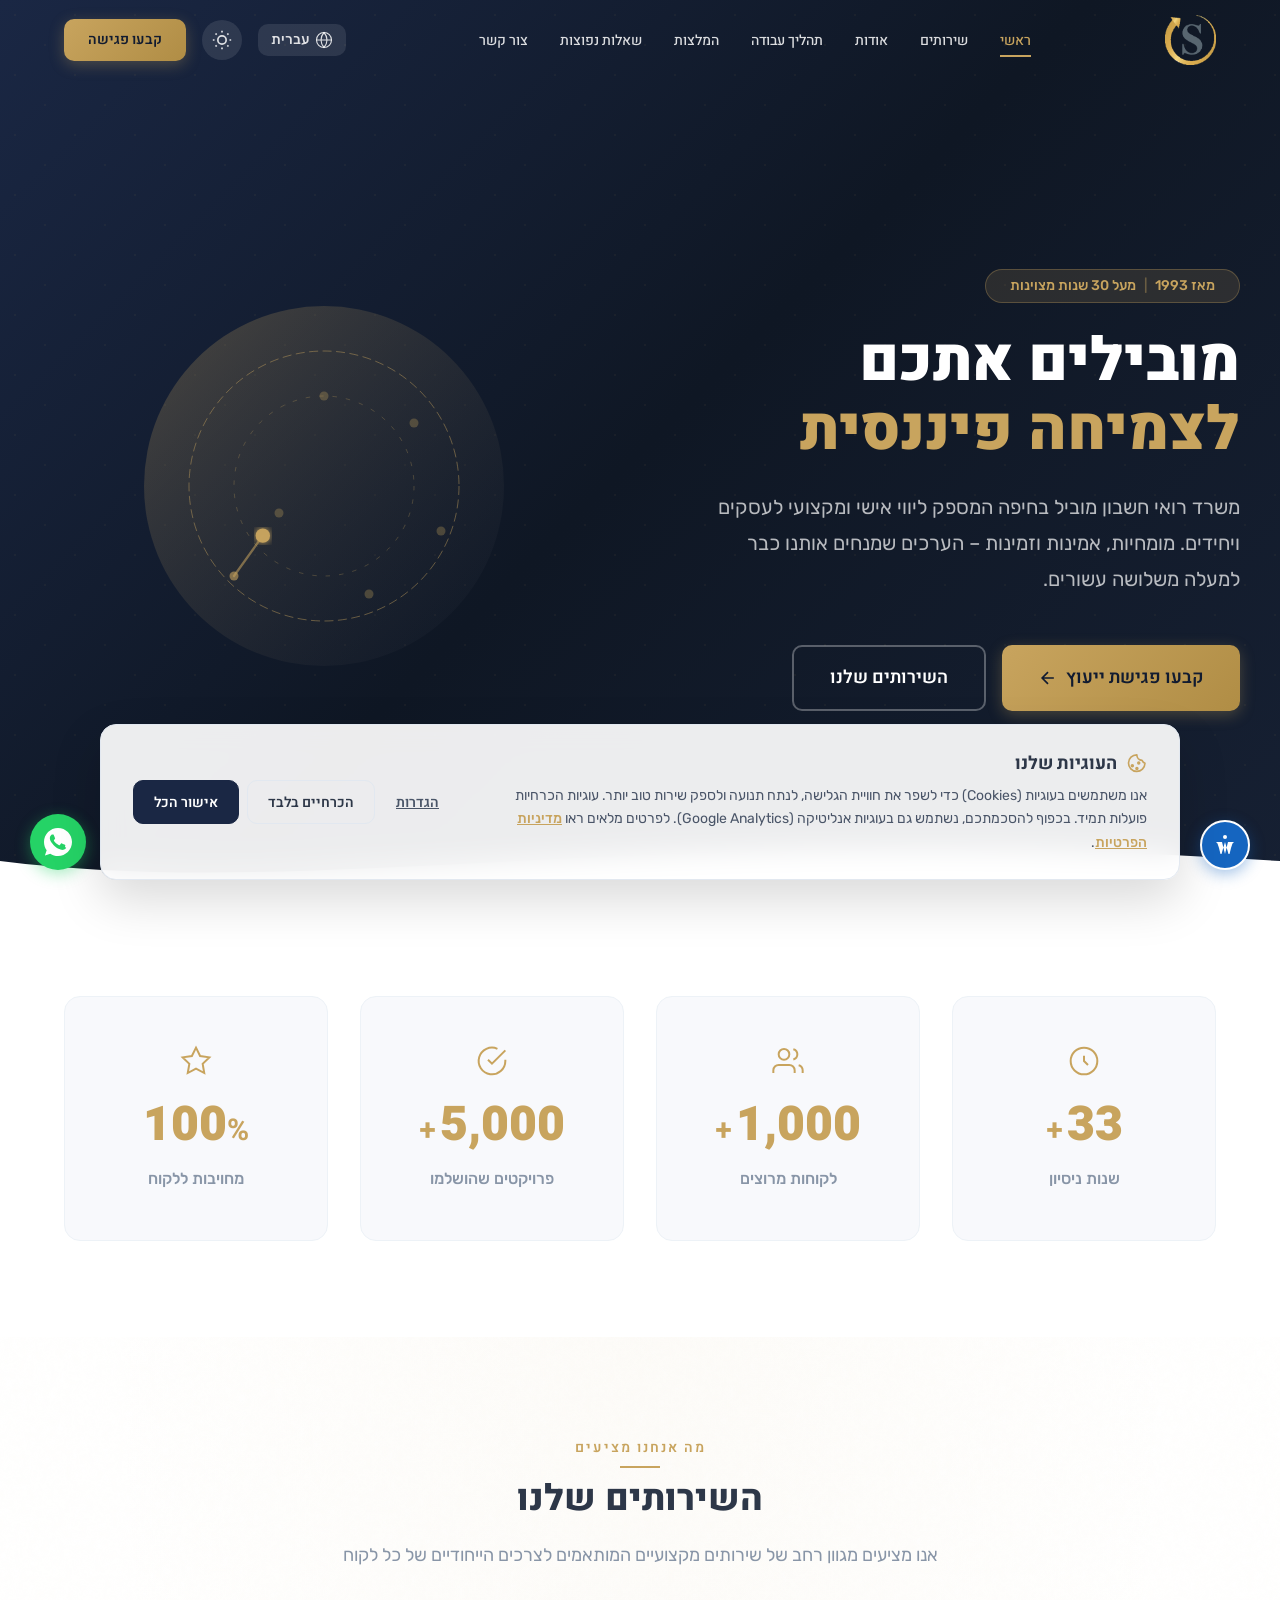
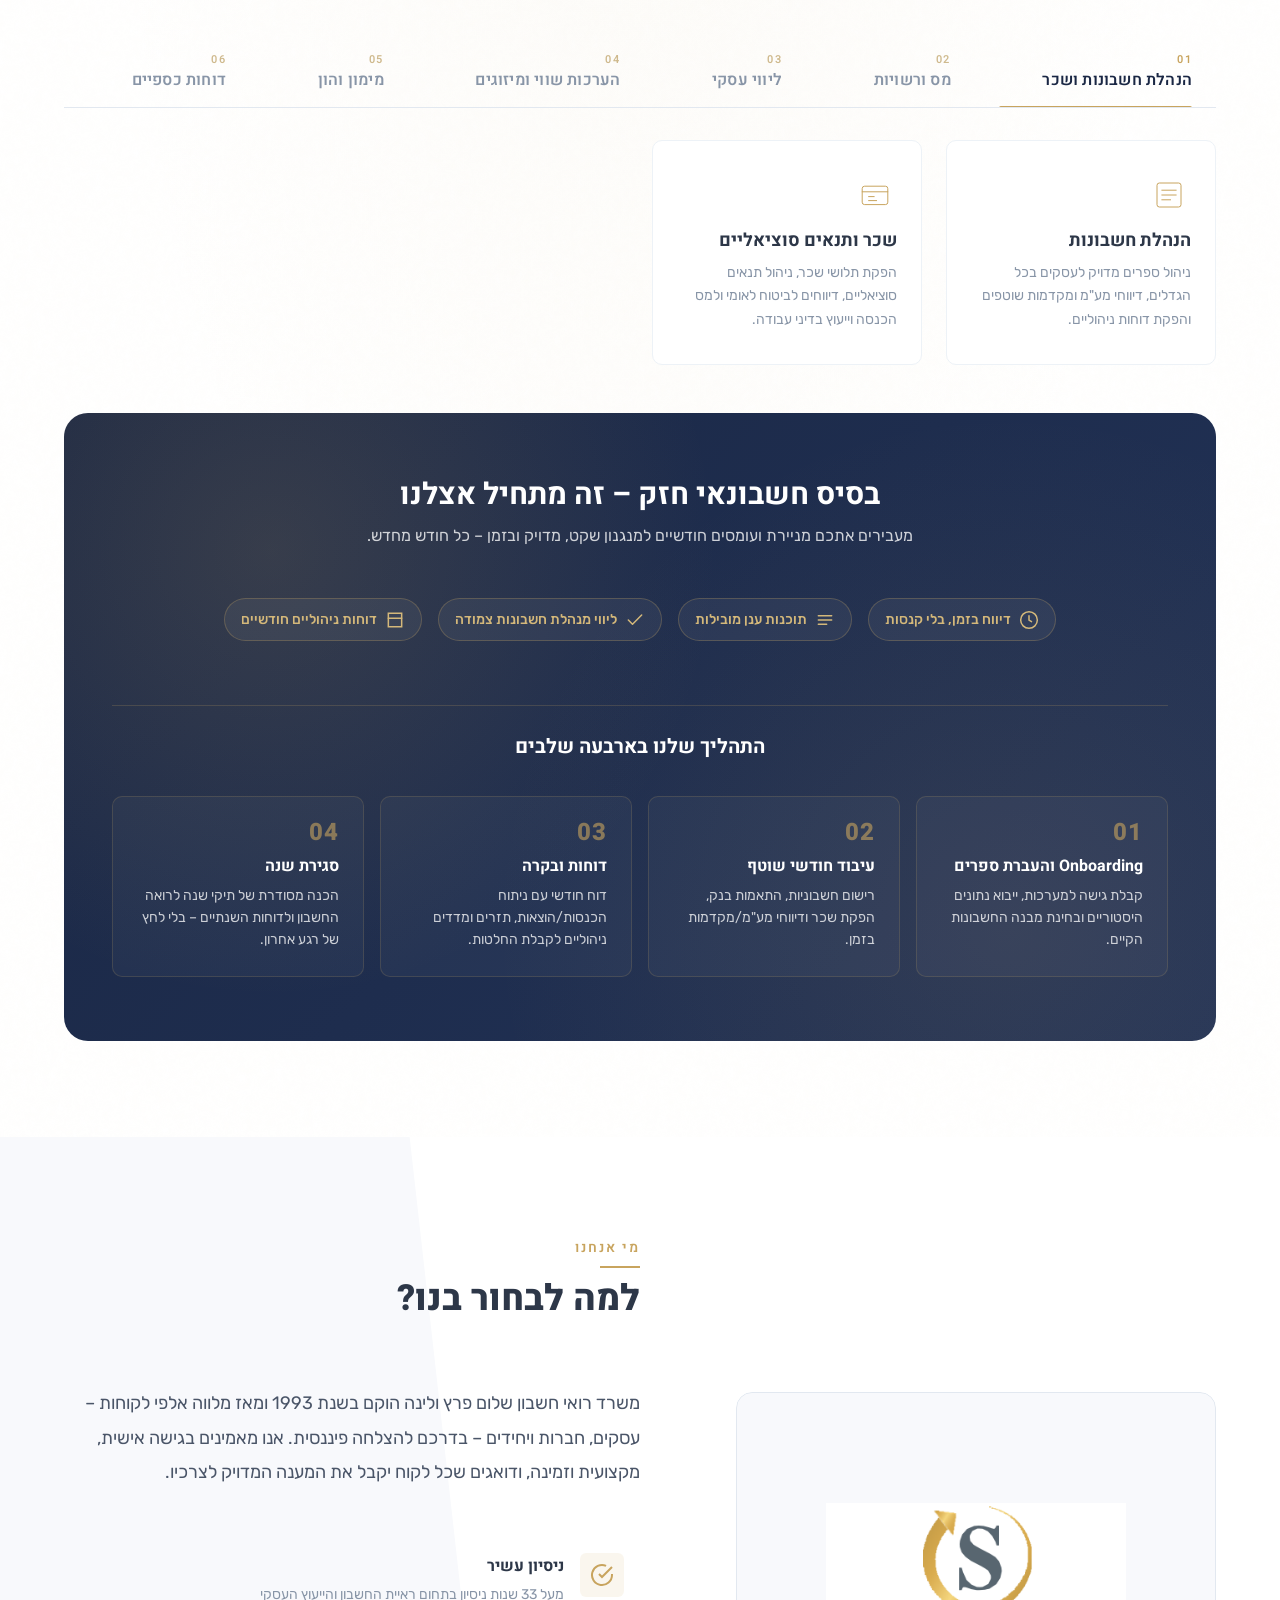
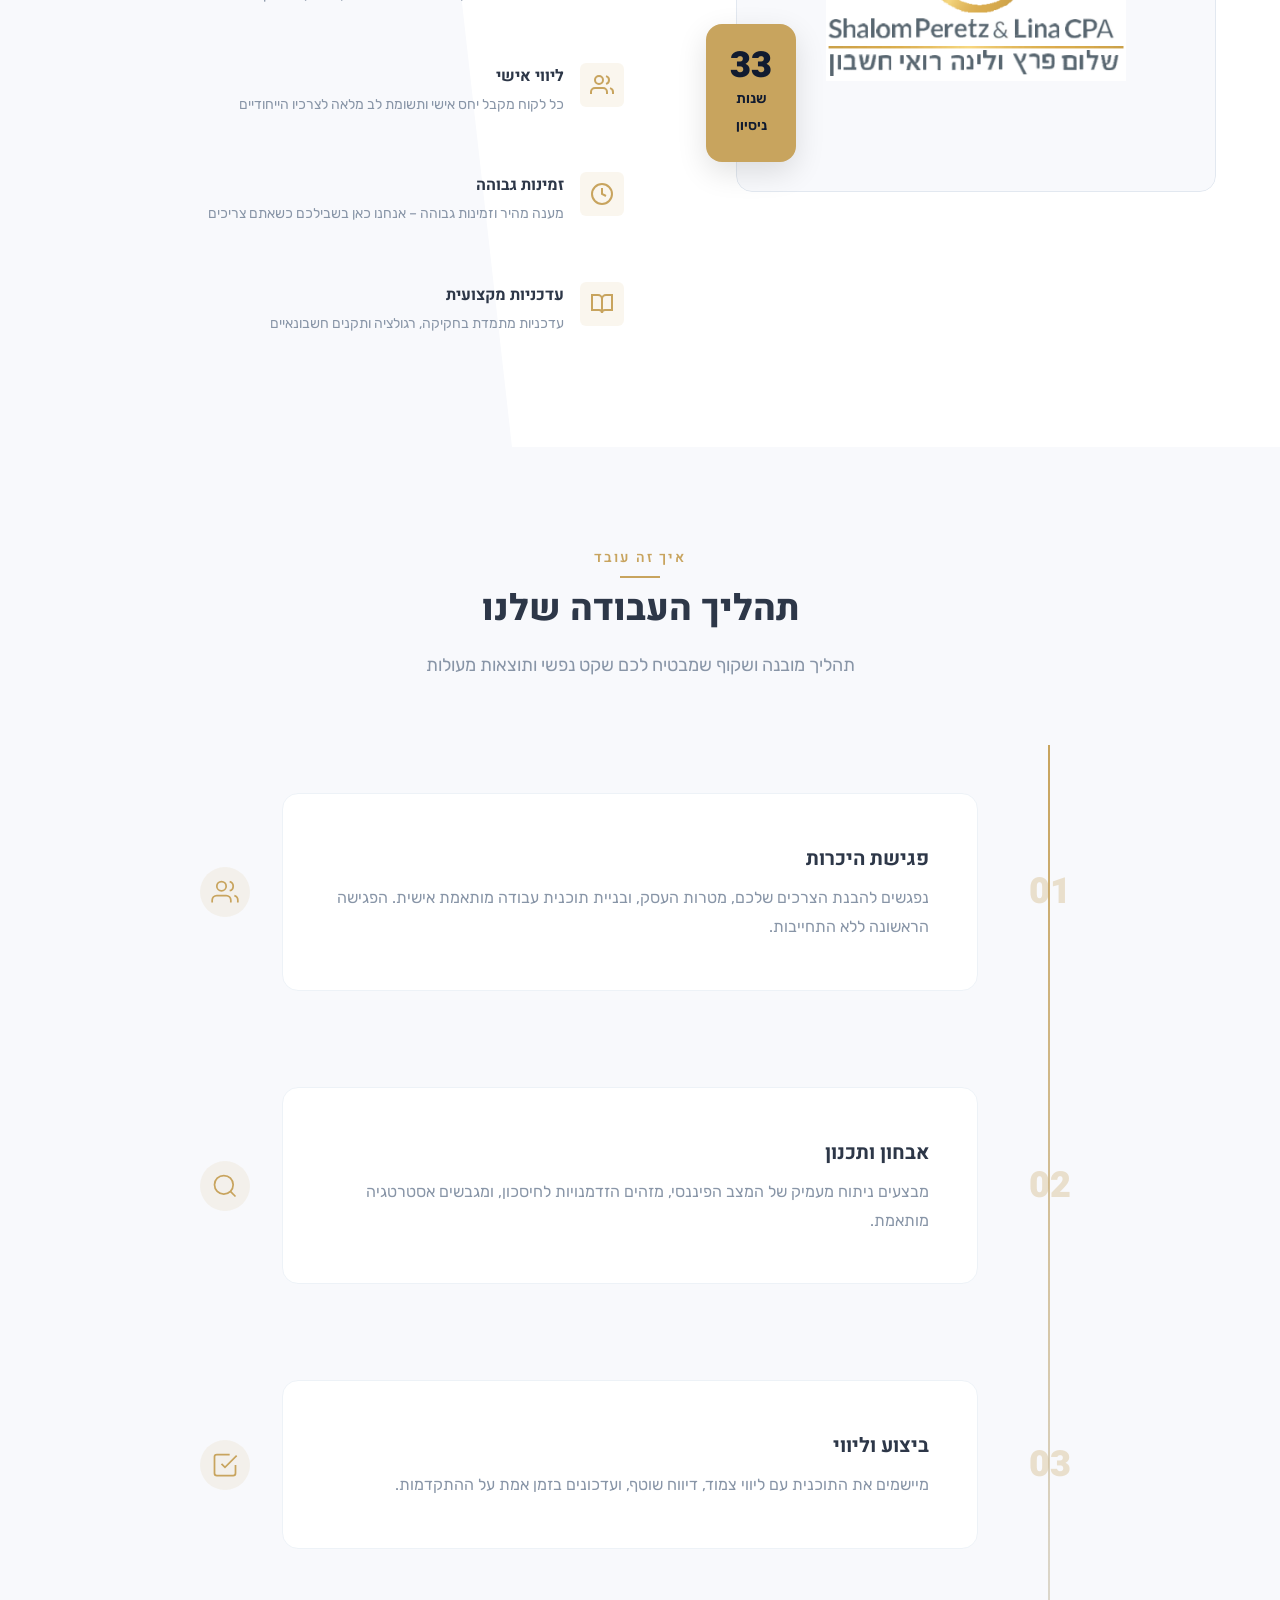
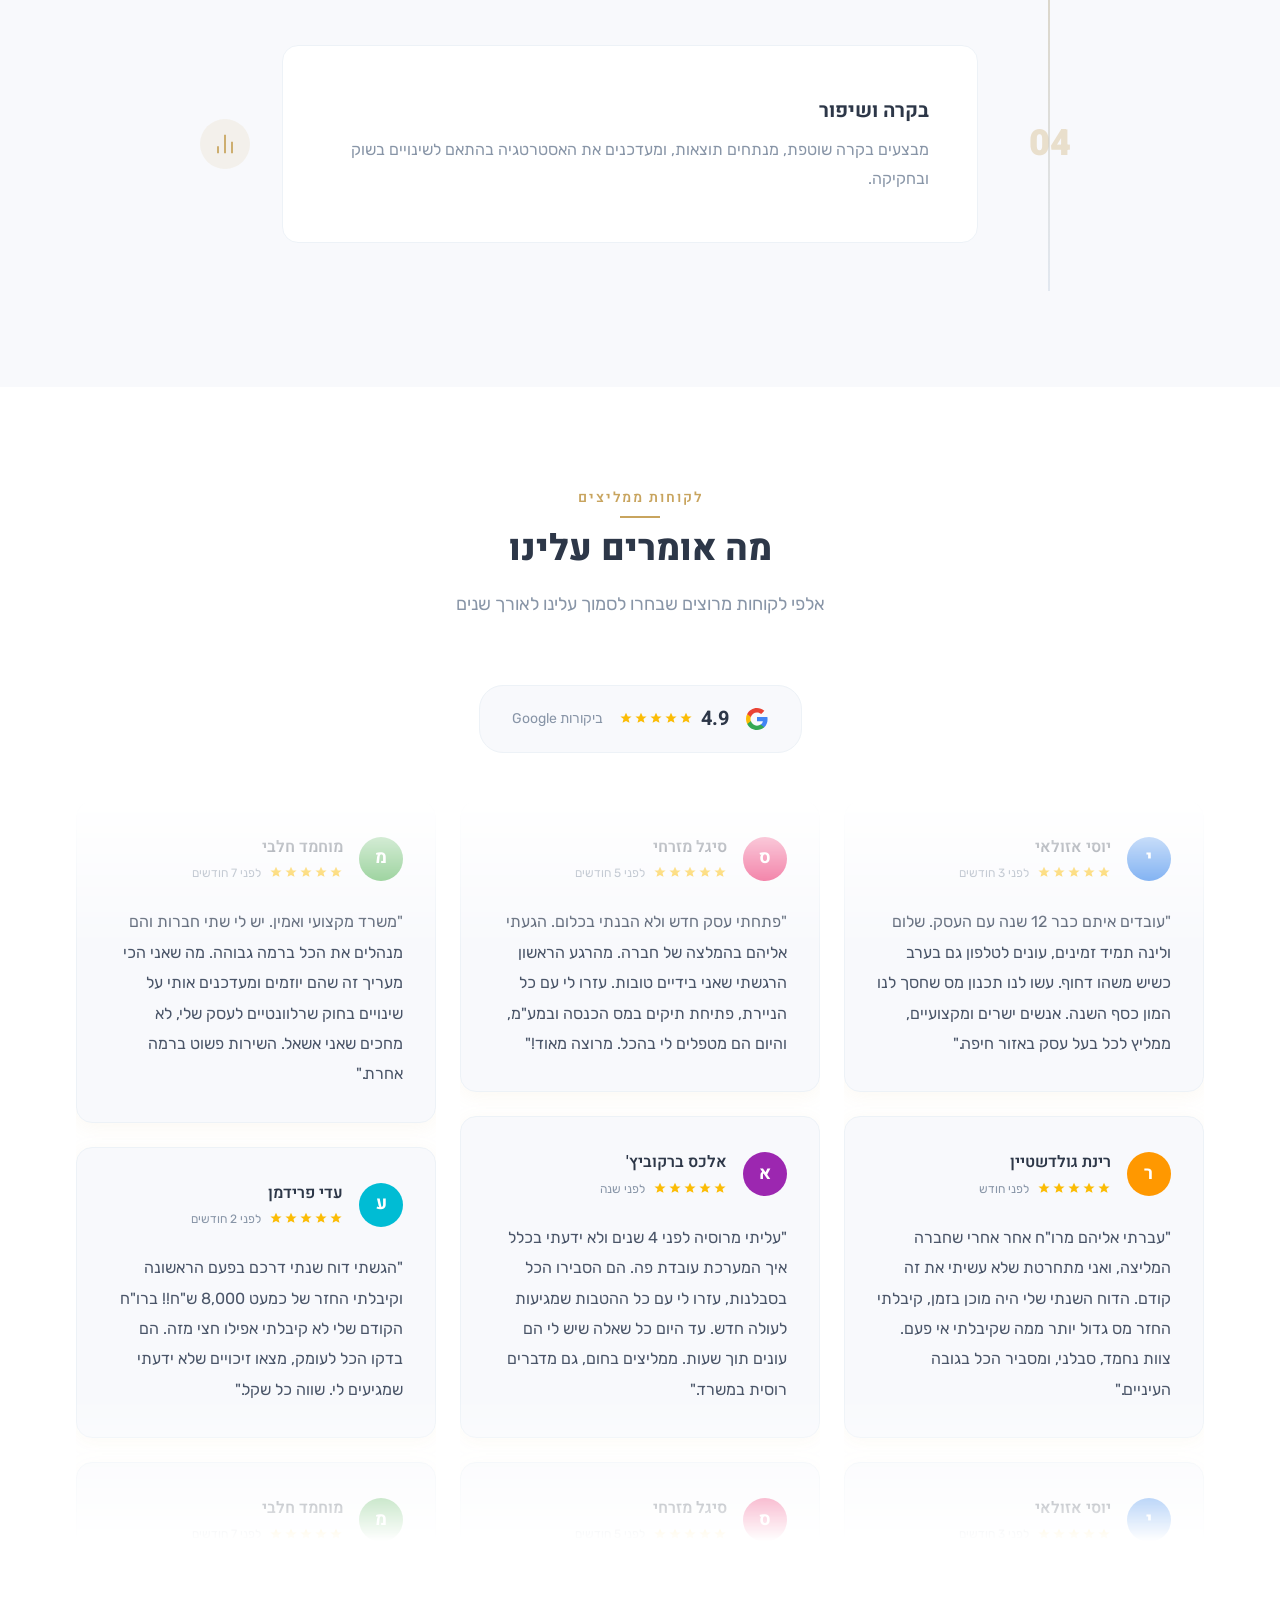
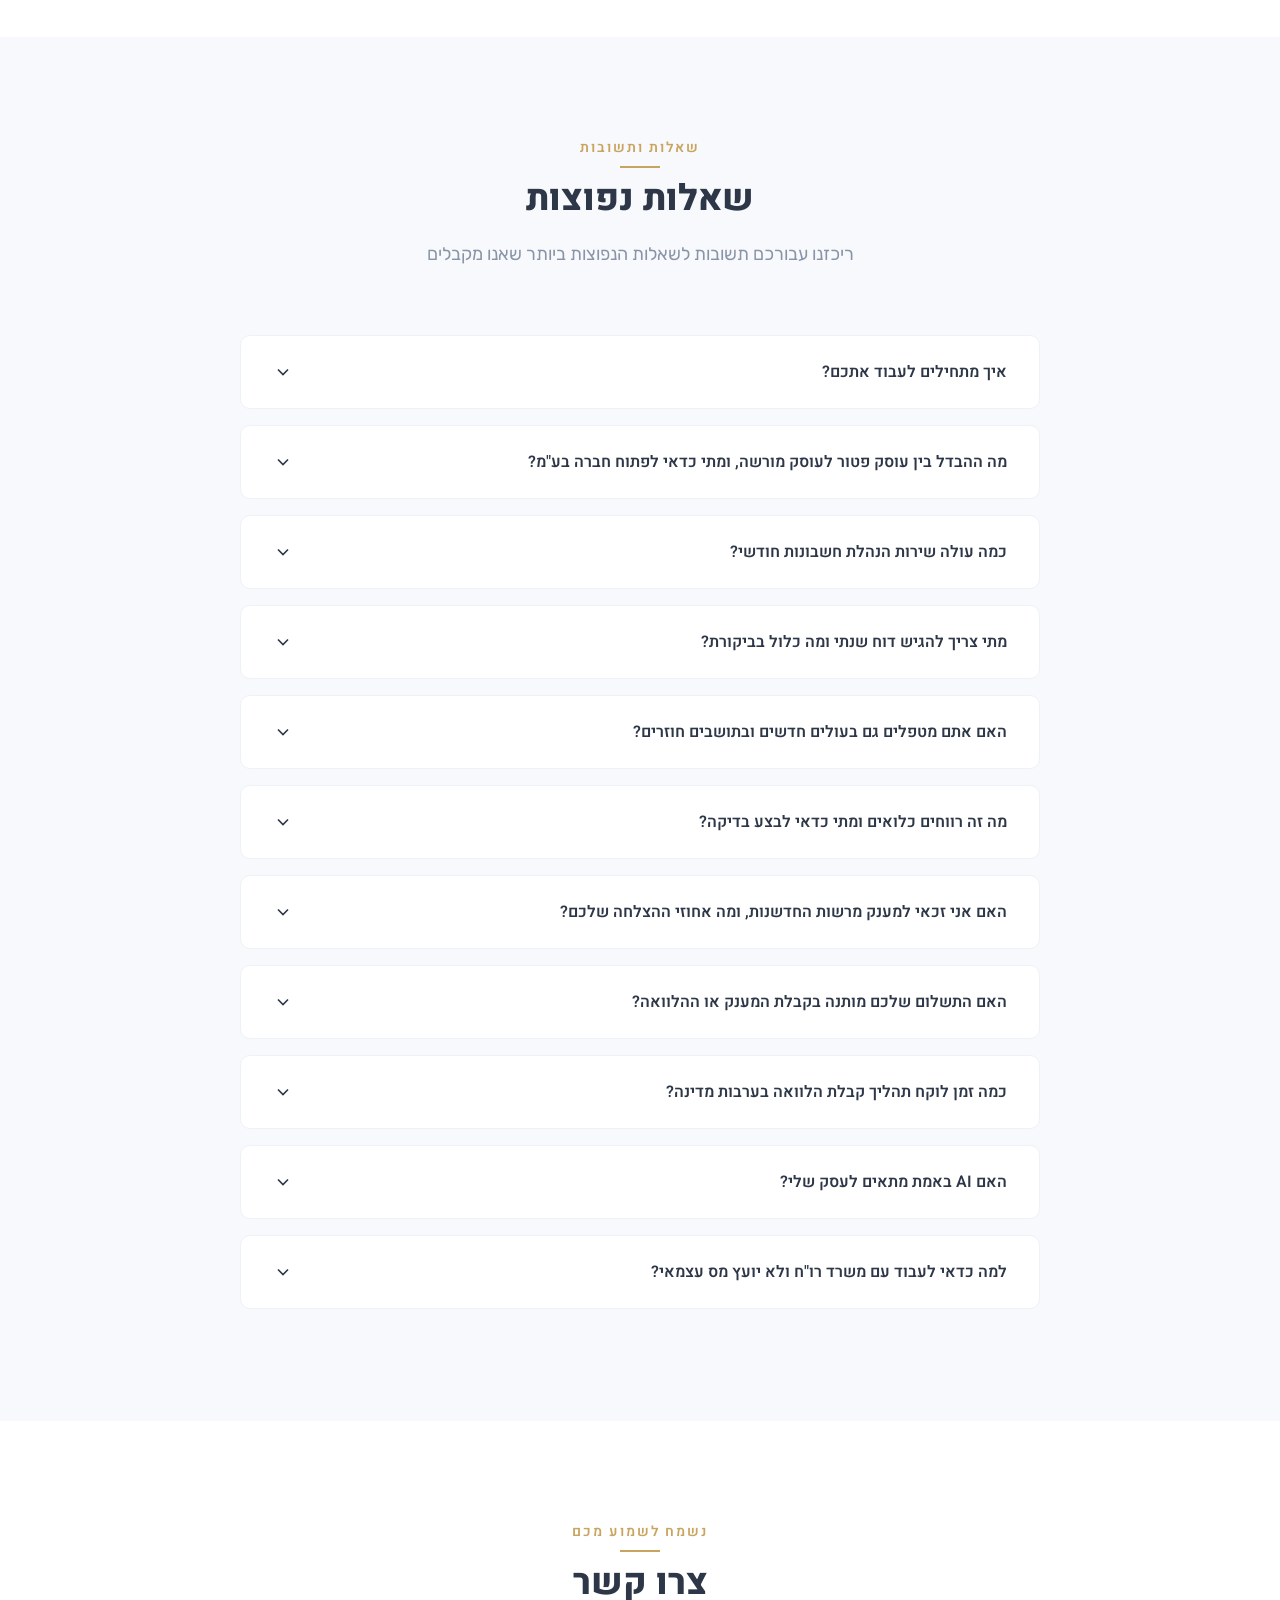
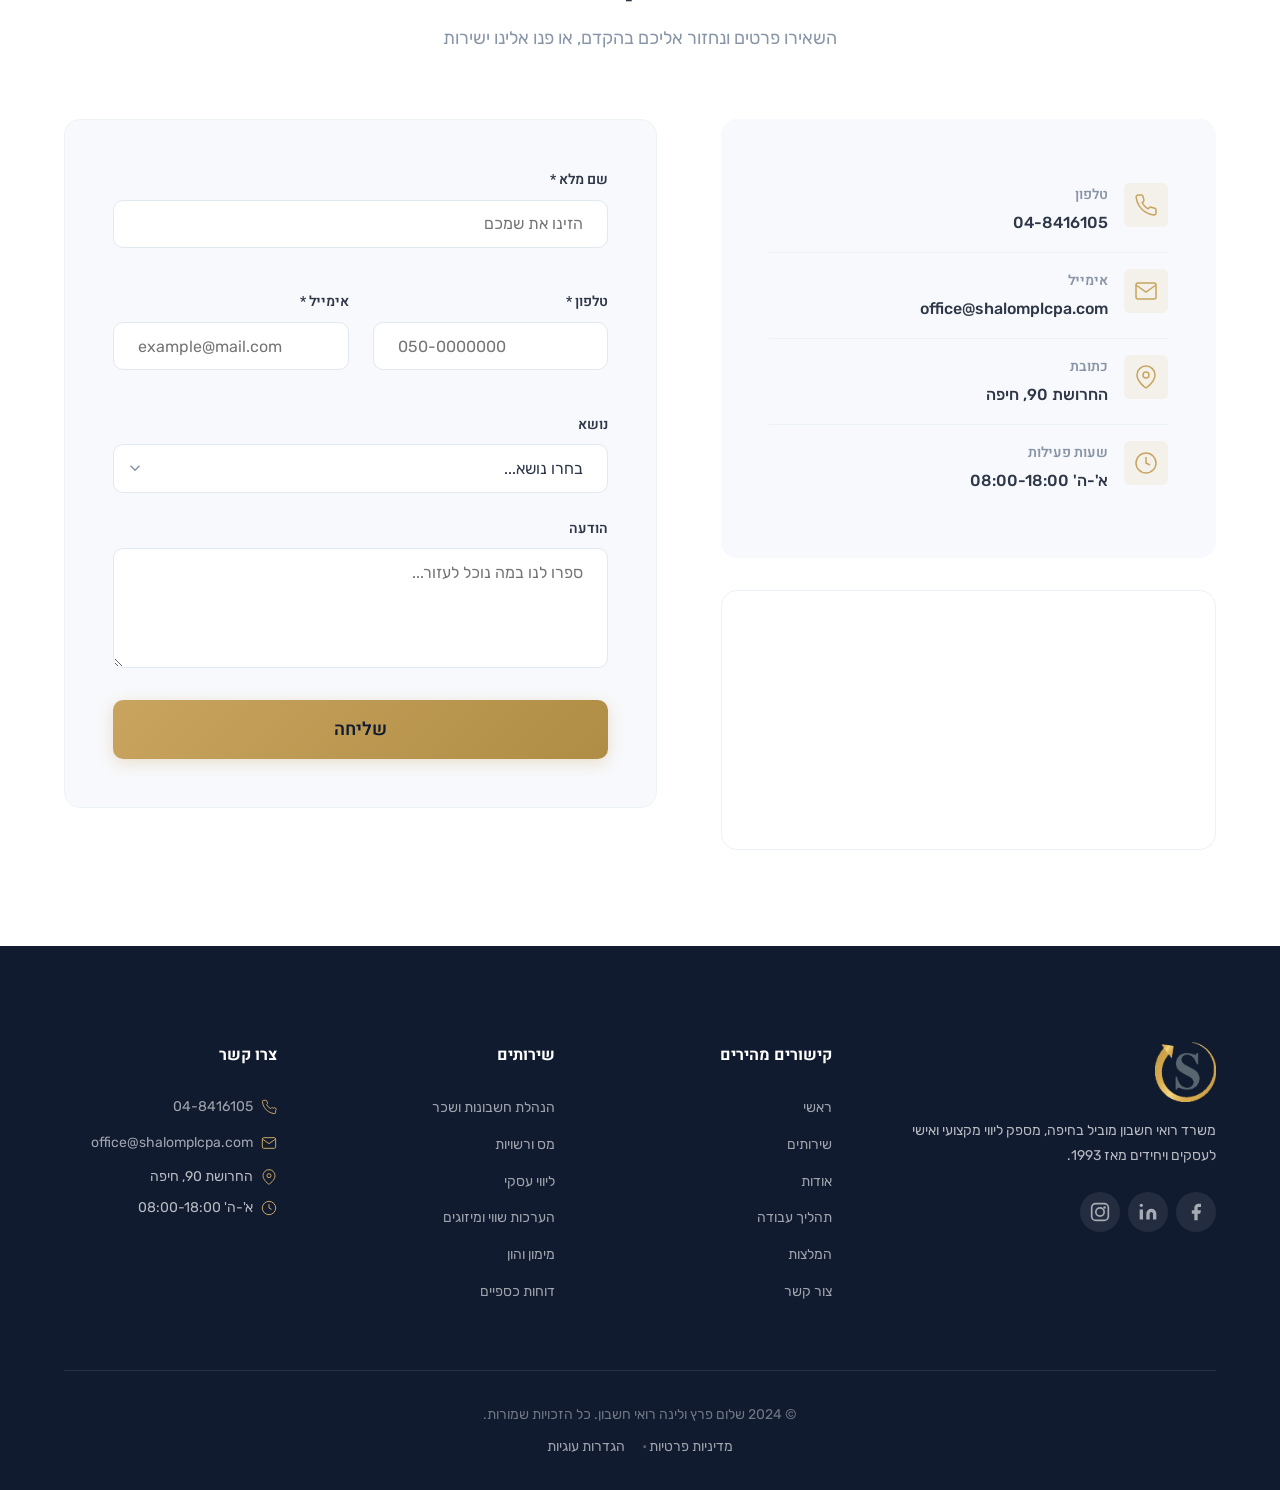
==== commit 50debbac: "עדכון קישור LinkedIn לעמוד החברה הנכון - עדכון href בפוטר ל-shalom-peretz-lina-cpa - עדכון sameAs ב-" ====
--- a/index.html
+++ b/index.html
@@ -62,7 +62,7 @@
         "priceRange": "$$",
         "sameAs": [
             "https://www.facebook.com/shalomplcpa",
-            "https://www.linkedin.com/company/shalomplcpa"
+            "https://www.linkedin.com/company/shalom-peretz-lina-cpa"
         ]
     }
     </script>
@@ -1301,7 +1301,7 @@
                                 <path d="M18 2h-3a5 5 0 0 0-5 5v3H7v4h3v8h4v-8h3l1-4h-4V7a1 1 0 0 1 1-1h3z"/>
                             </svg>
                         </a>
-                        <a href="https://www.linkedin.com/company/shalomplcpa" target="_blank" rel="noopener noreferrer" class="social-link" aria-label="לינקדאין">
+                        <a href="https://www.linkedin.com/company/shalom-peretz-lina-cpa" target="_blank" rel="noopener noreferrer" class="social-link" aria-label="לינקדאין">
                             <svg viewBox="0 0 24 24" width="20" height="20" fill="currentColor">
                                 <path d="M16 8a6 6 0 0 1 6 6v7h-4v-7a2 2 0 0 0-2-2 2 2 0 0 0-2 2v7h-4v-7a6 6 0 0 1 6-6z"/>
                                 <rect x="2" y="9" width="4" height="12"/>
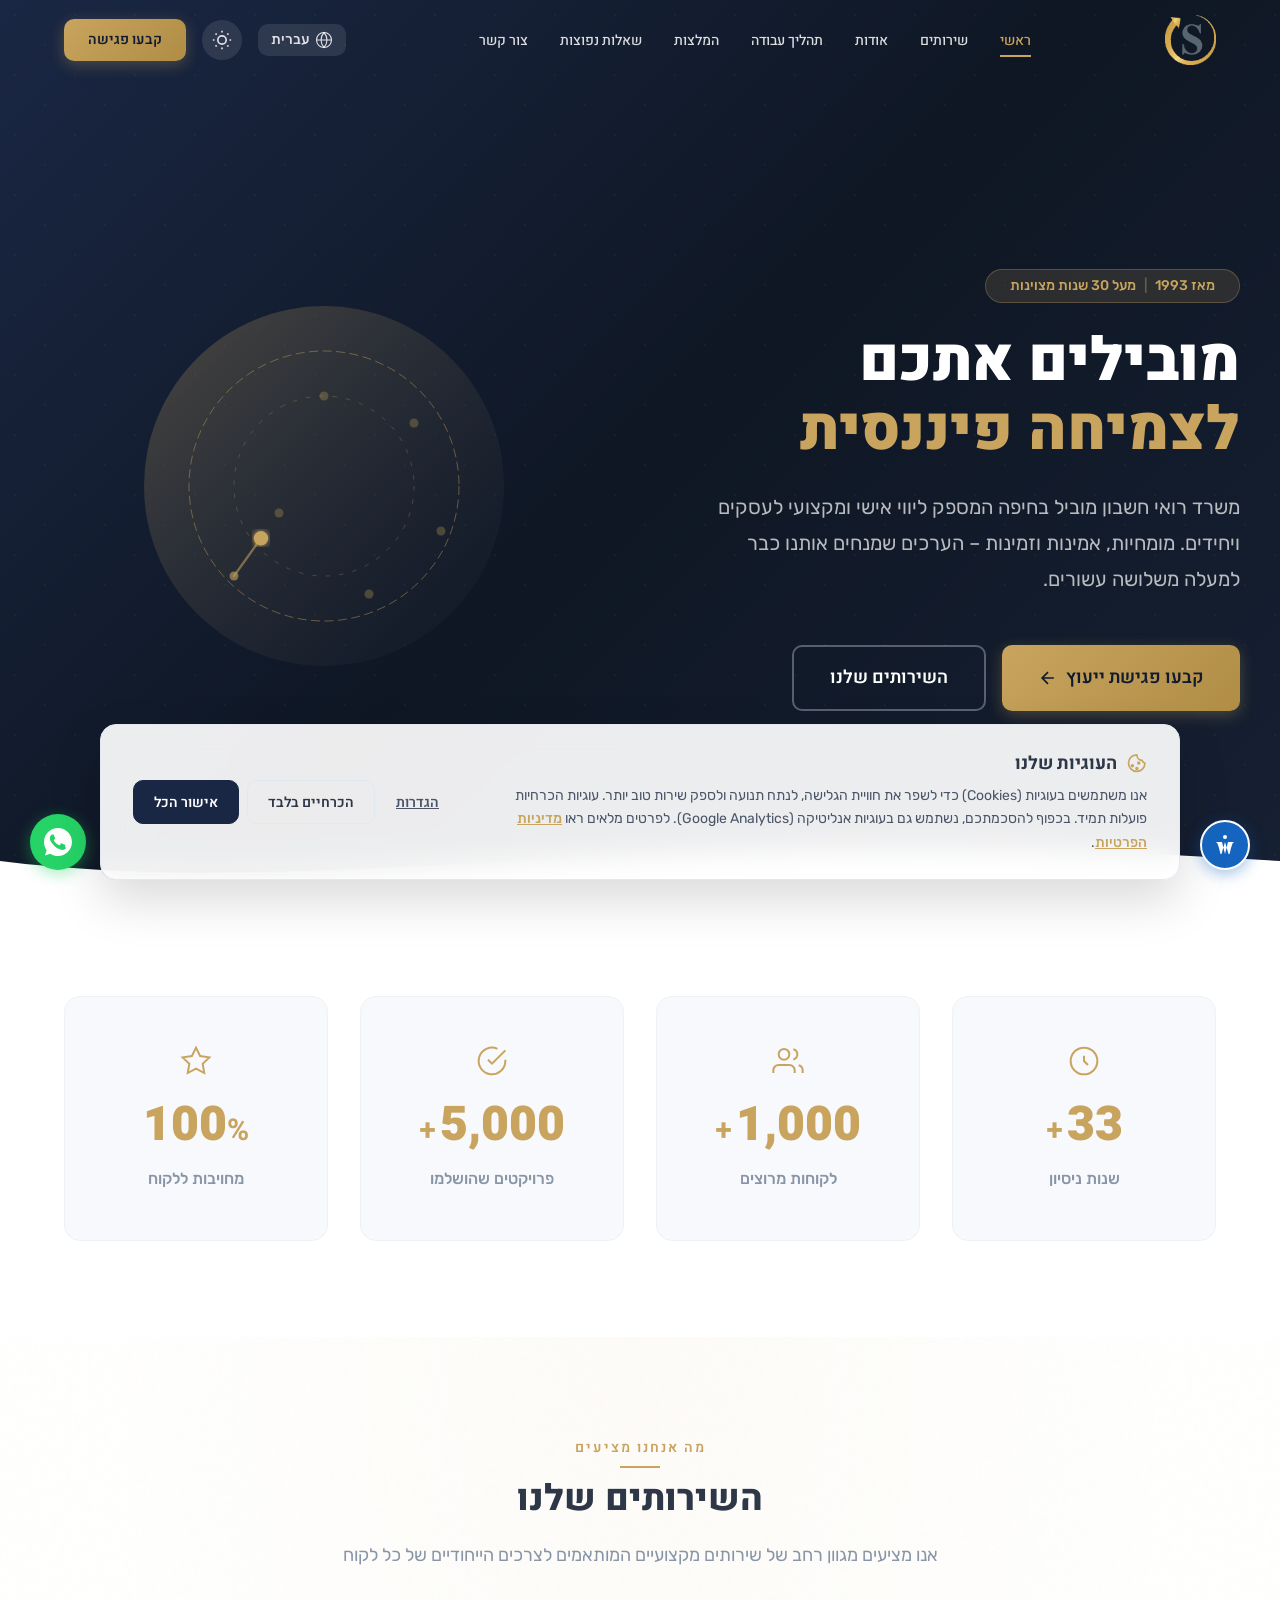
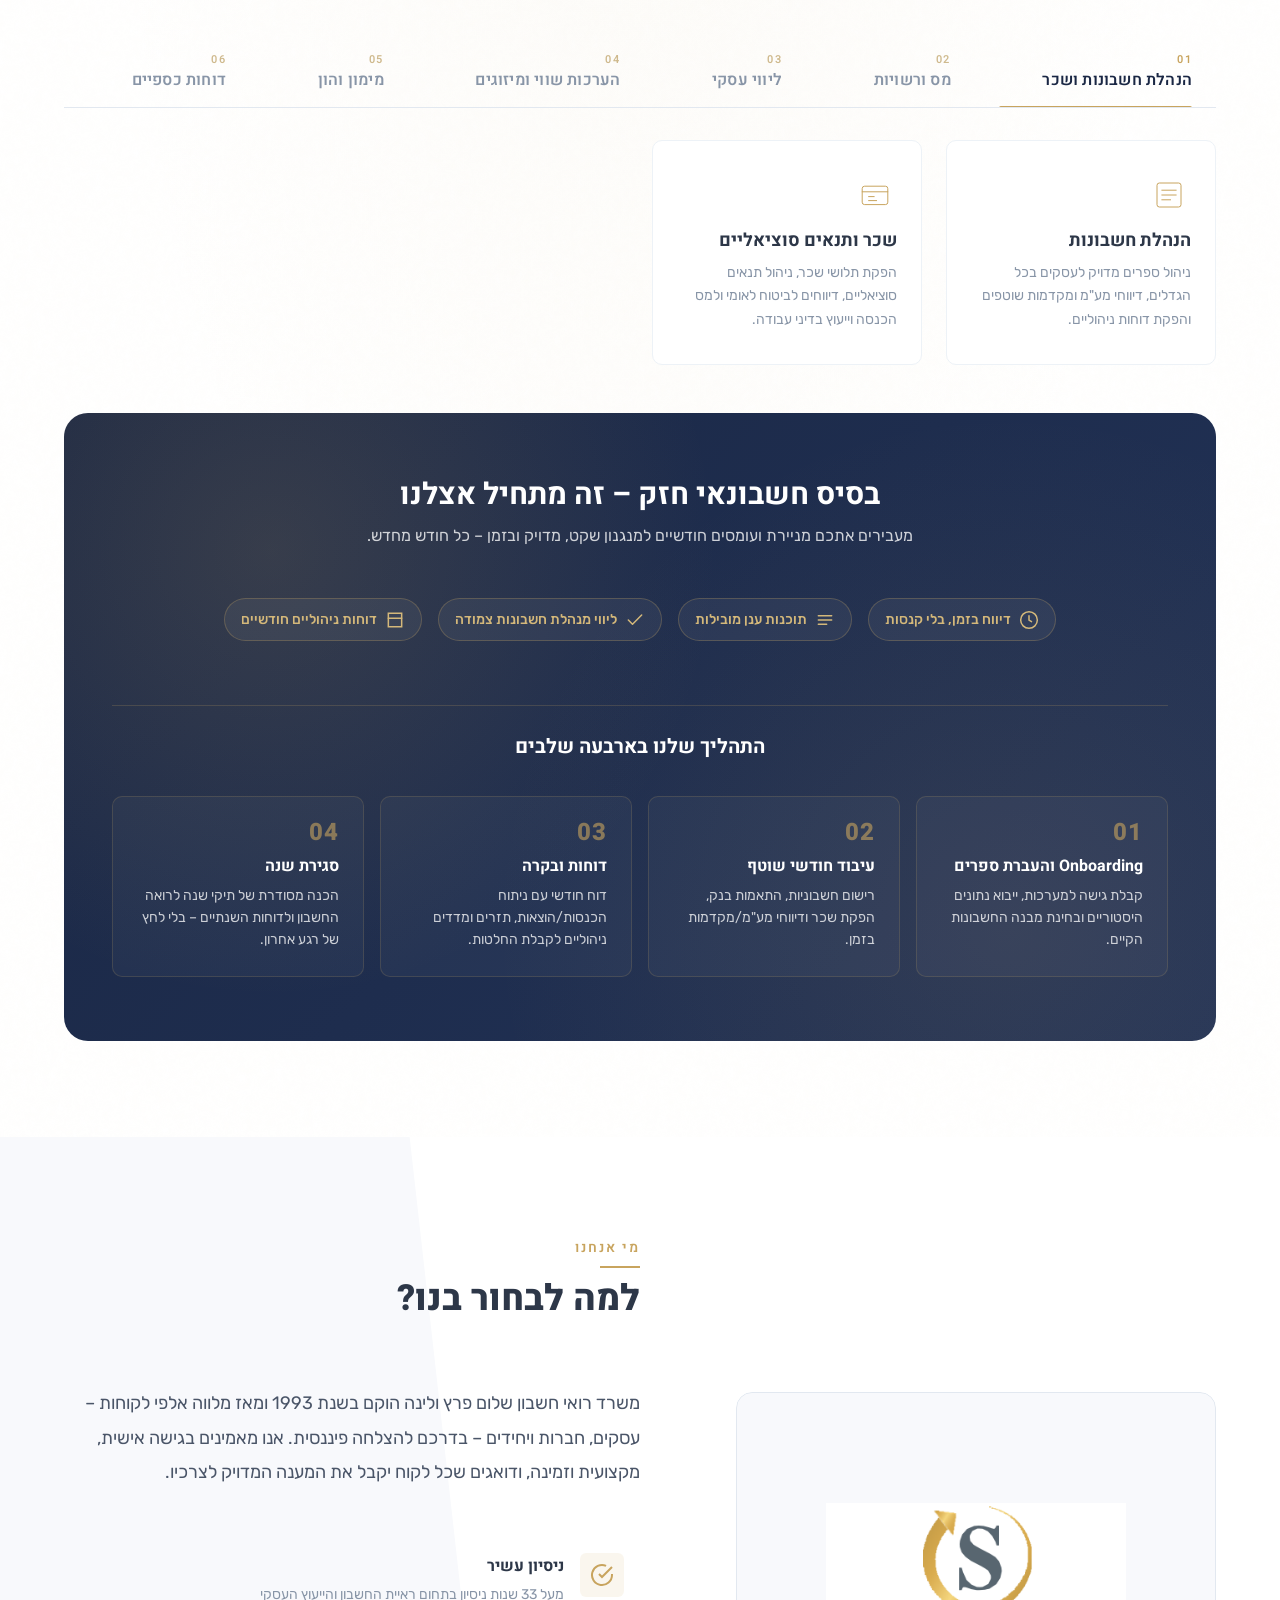
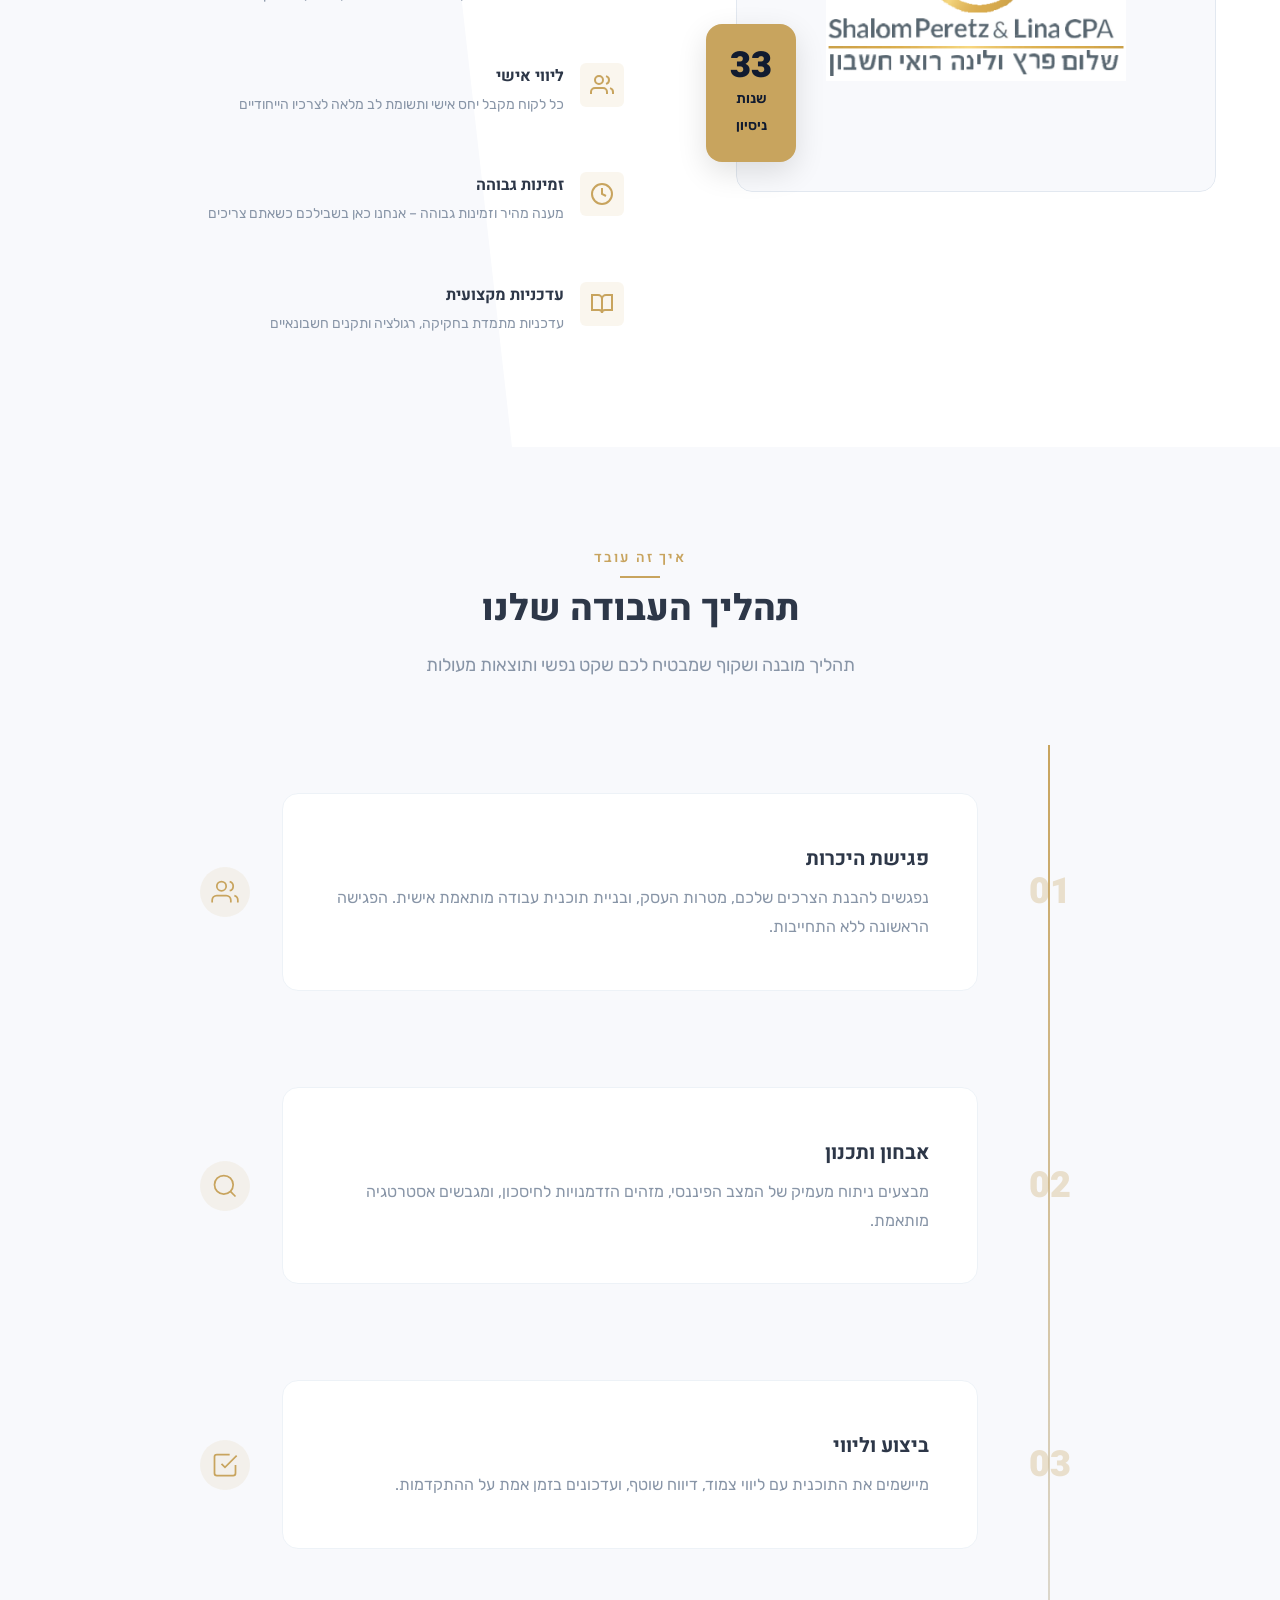
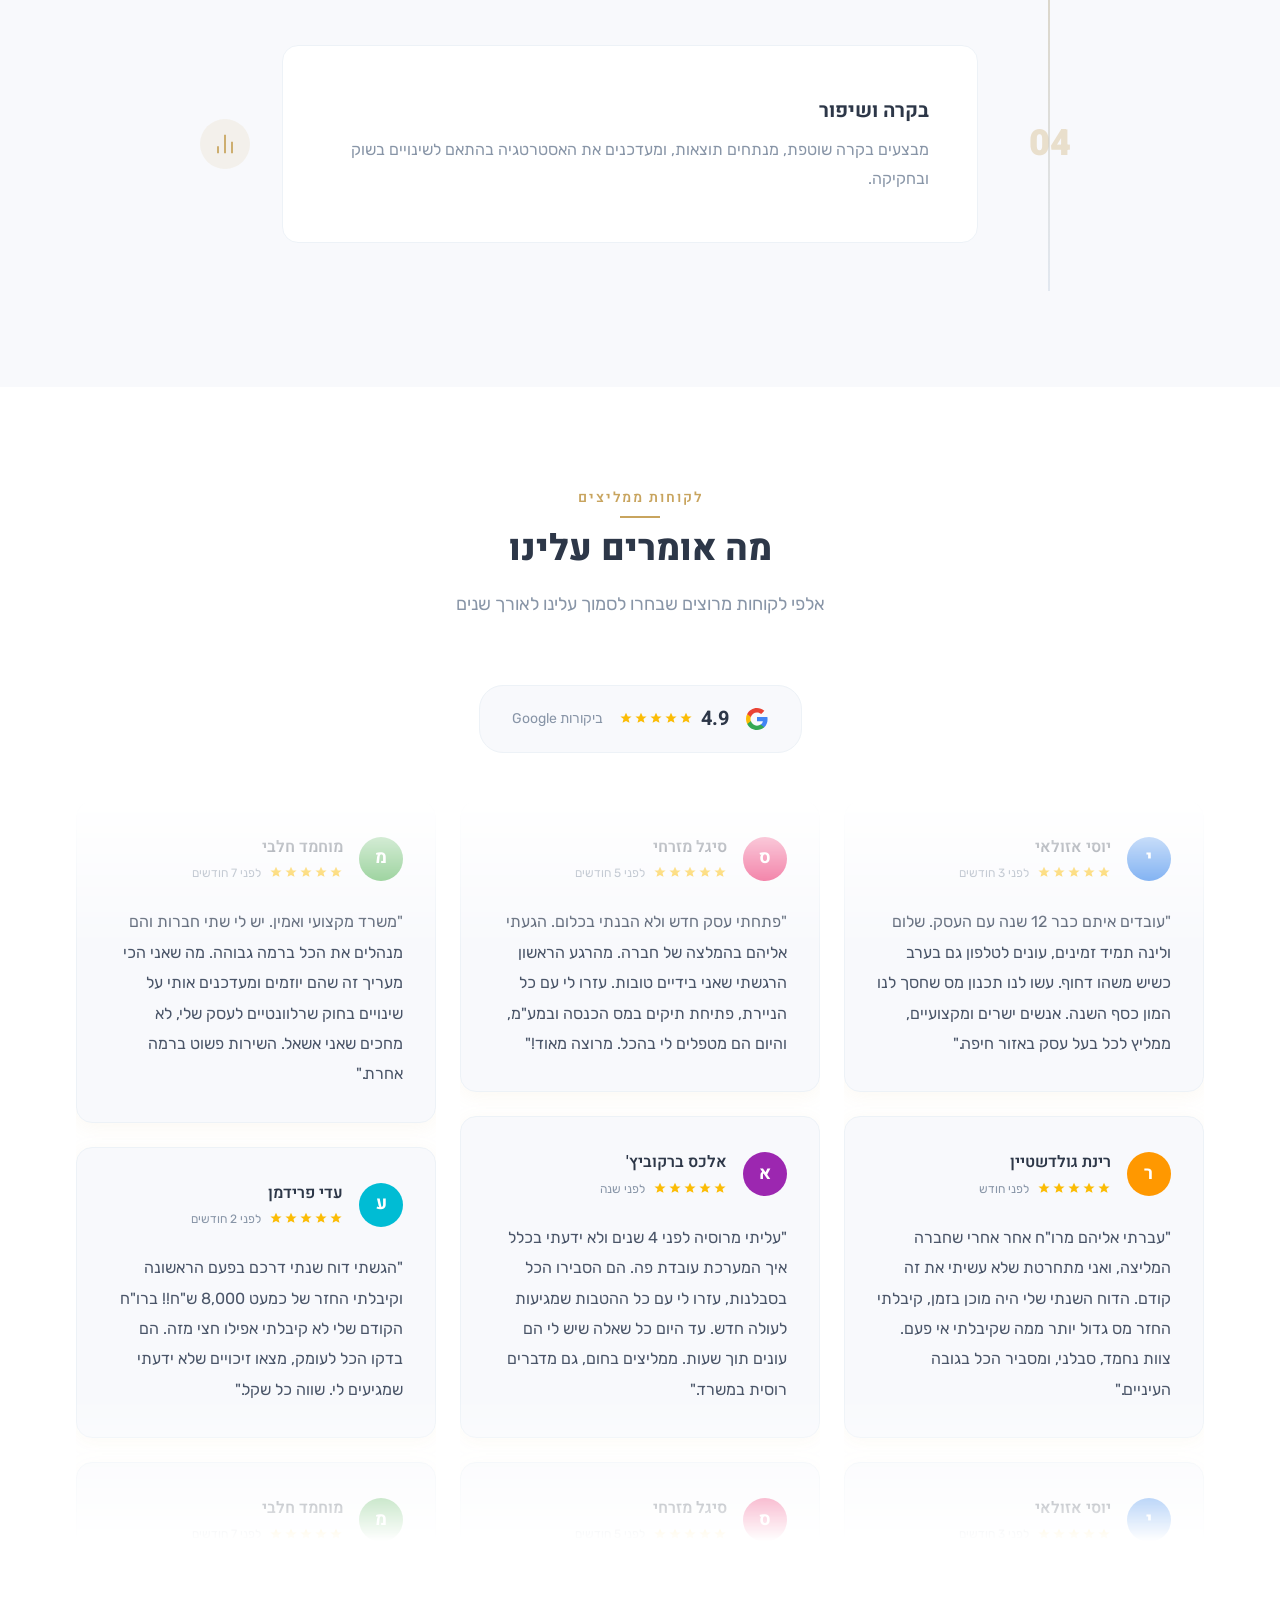
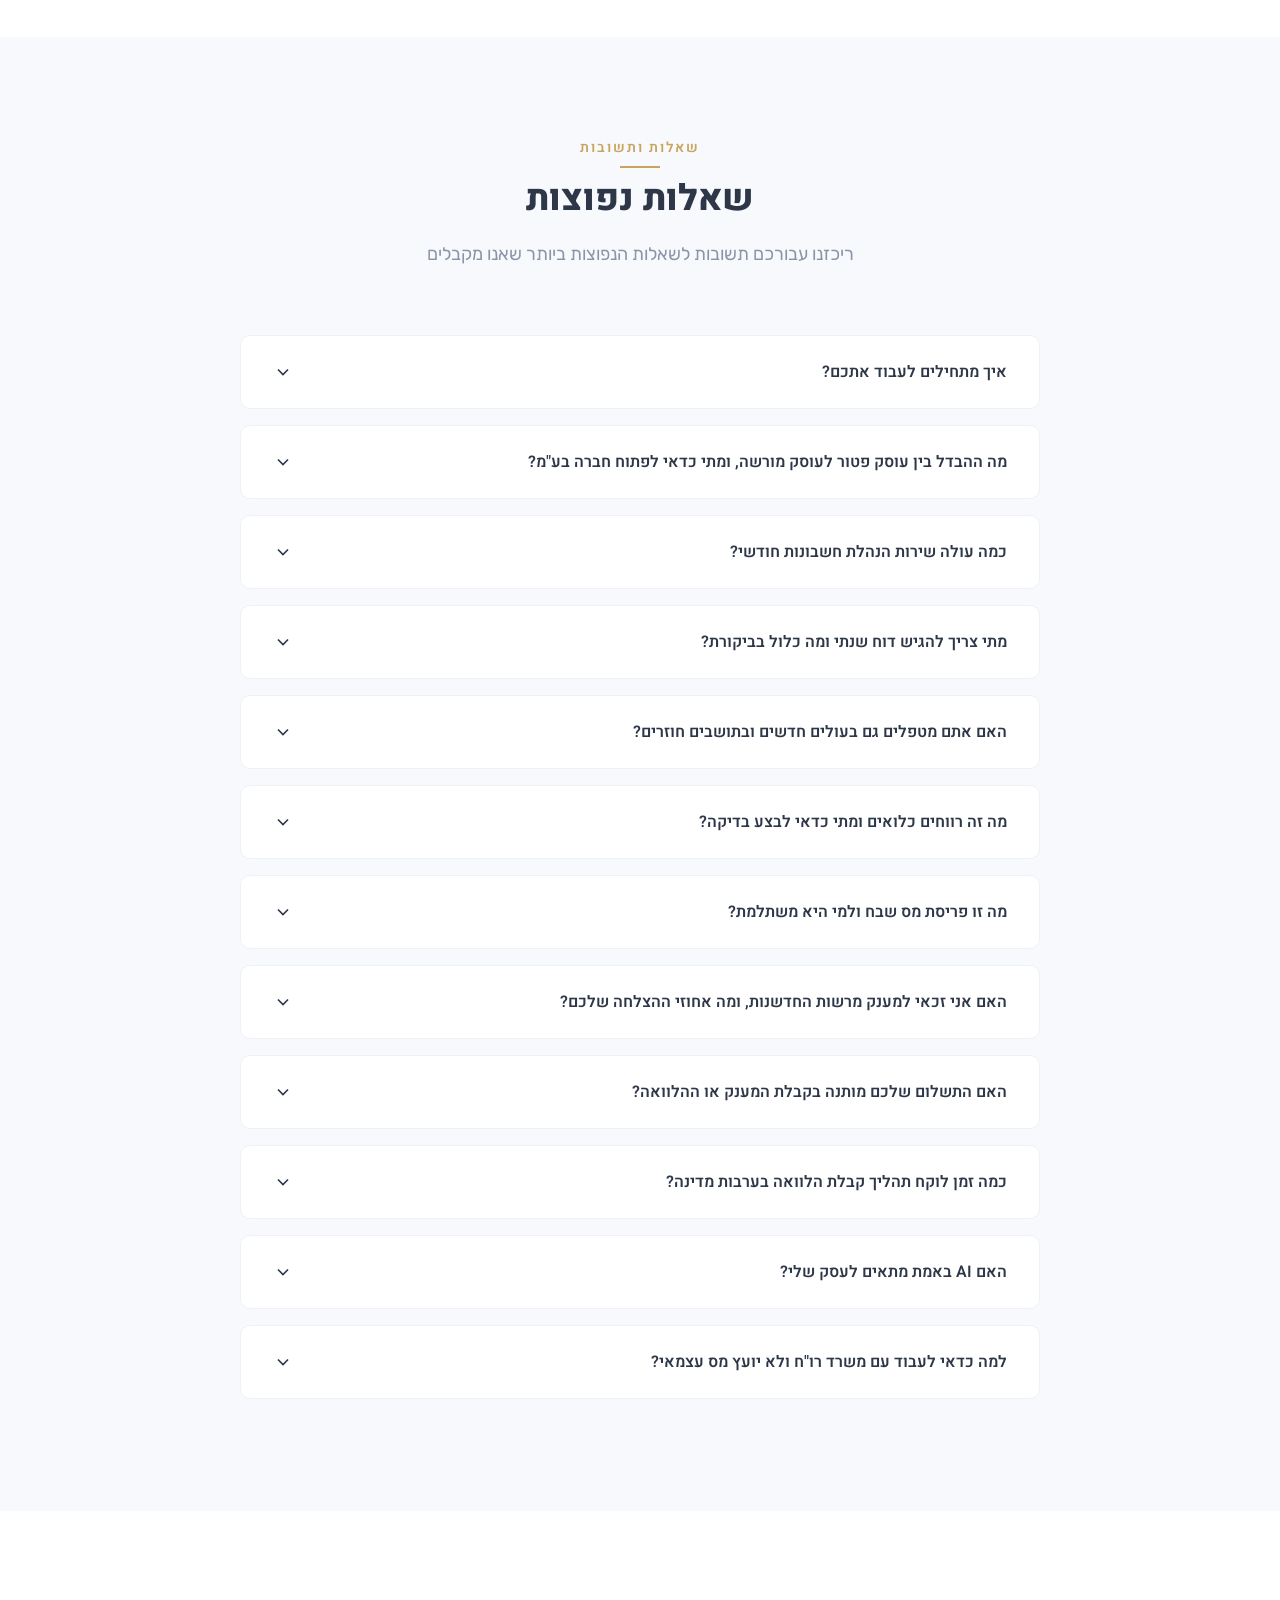
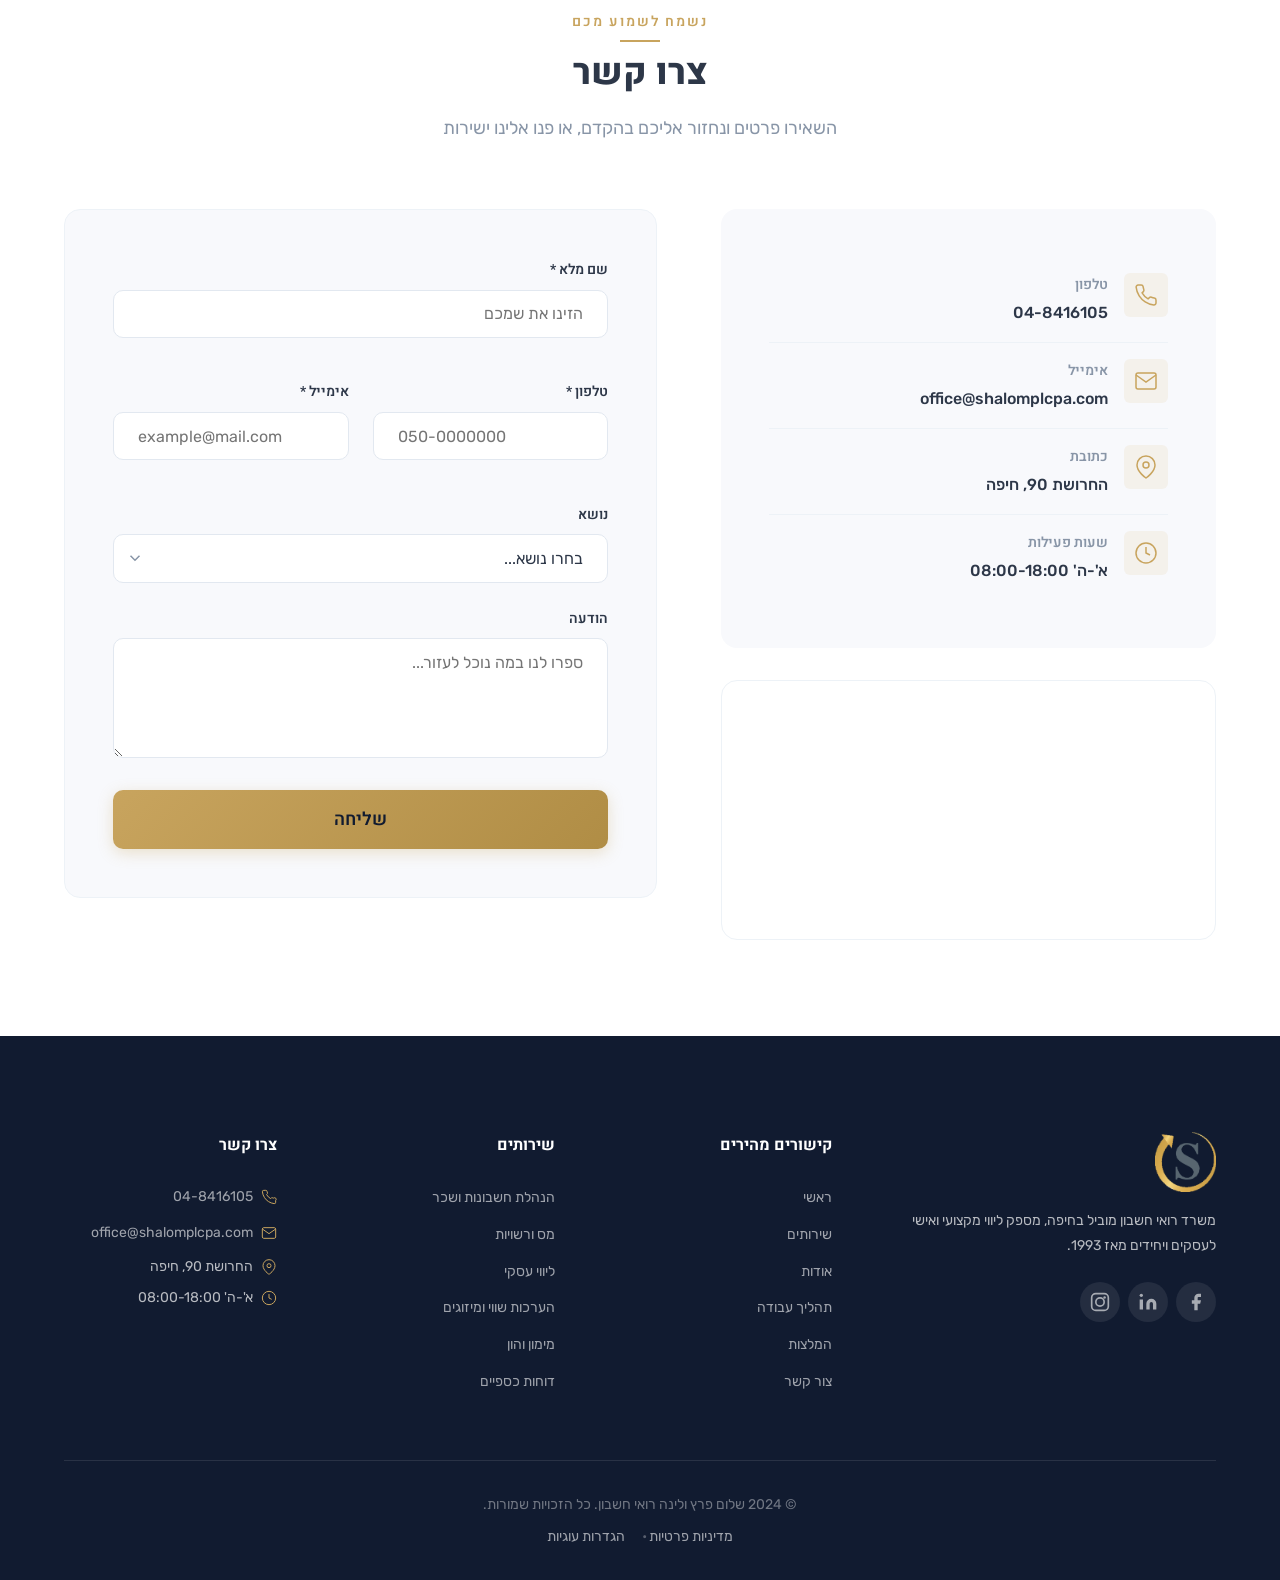
==== commit 94cb5bff: "הוספת שירות פריסת מס שבח בקטגוריית מס ורשויות כרטיס שירות, בלוק תהליך, שאלה נפוצה, אפשרות בטופס ומיל" ====
--- a/index.html
+++ b/index.html
@@ -4,7 +4,7 @@
     <meta charset="UTF-8">
     <meta name="viewport" content="width=device-width, initial-scale=1.0">
     <meta name="description" content="שלום פרץ ולינה רואי חשבון - משרד רואי חשבון מוביל בחיפה עם ניסיון של מעל 30 שנה. הנהלת חשבונות, ביקורת, ייעוץ מס, תכנון מס וליווי עסקי מקצועי.">
-    <meta name="keywords" content="רואה חשבון חיפה, הנהלת חשבונות, ביקורת ועריכת דוחות כספיים, IFRS, US GAAP, ייעוץ מס, תכנון מס, IRS, דוחות שנתיים, הקמת חברות, ליווי עסקי, שכר ותנאים סוציאליים, רואי חשבון, מענקים מדען ראשי, רשות החדשנות, הלוואה בערבות מדינה, יועץ מענקים, תוכנית עסקית לבנק, מענקי מו&quot;פ, רווחים כלואים, בדיקת רווחים כלואים, משיכת רווחים כלואים, תכנון מס רווחים כלואים, חוק הרווחים הכלואים 2025, חיסכון במס חברות, הערכות שווי, ליווי AI לעסק, בינה מלאכותית לעסקים">
+    <meta name="keywords" content="רואה חשבון חיפה, הנהלת חשבונות, ביקורת ועריכת דוחות כספיים, IFRS, US GAAP, ייעוץ מס, תכנון מס, IRS, דוחות שנתיים, הקמת חברות, ליווי עסקי, שכר ותנאים סוציאליים, רואי חשבון, מענקים מדען ראשי, רשות החדשנות, הלוואה בערבות מדינה, יועץ מענקים, תוכנית עסקית לבנק, מענקי מו&quot;פ, רווחים כלואים, בדיקת רווחים כלואים, משיכת רווחים כלואים, תכנון מס רווחים כלואים, חוק הרווחים הכלואים 2025, חיסכון במס חברות, פריסת מס שבח, טופס 7003, מס שבח חיפה, החזר מס שבח, הערכות שווי, ליווי AI לעסק, בינה מלאכותית לעסקים">
     <meta name="author" content="שלום פרץ ולינה רואי חשבון">
     <meta name="robots" content="index, follow">
     <meta name="theme-color" content="#1a2744">
@@ -399,6 +399,20 @@
                             <h3 class="service-title" data-i18n="svc_tax_3_title">בדיקת רווחים כלואים</h3>
                             <p class="service-desc" data-i18n="svc_tax_3_desc">ניתוח יתרת רווחים עודפים ובניית אסטרטגיית חלוקה אופטימלית לאור חוק הרווחים הכלואים 2025.</p>
                         </article>
+                        <article class="service-card service-card-highlight">
+                            <span class="service-badge">NEW</span>
+                            <div class="service-icon">
+                                <svg viewBox="0 0 40 40" width="32" height="32" fill="none" stroke="currentColor" stroke-width="1.25" aria-hidden="true">
+                                    <path d="M5 19L20 6l15 13" stroke-linecap="round" stroke-linejoin="round"/>
+                                    <path d="M9 16v18h22V16" stroke-linejoin="round"/>
+                                    <path d="M16 29l8-8" stroke-linecap="round"/>
+                                    <circle cx="16.5" cy="21.5" r="1.5"/>
+                                    <circle cx="23.5" cy="28.5" r="1.5"/>
+                                </svg>
+                            </div>
+                            <h3 class="service-title" data-i18n="svc_tax_6_title">פריסת מס שבח</h3>
+                            <p class="service-desc" data-i18n="svc_tax_6_desc">בדיקת כדאיות, סימולציה והגשת בקשת פריסה (טופס 7003) למוכרי דירות ומקרקעין: המס על השבח מחושב לפי מדרגות המס האישיות, על פני עד 4 שנים.</p>
+                        </article>
                         <article class="service-card">
                             <div class="service-icon">
                                 <svg viewBox="0 0 40 40" width="32" height="32" fill="none" stroke="currentColor" stroke-width="1.25" aria-hidden="true">
@@ -425,19 +439,27 @@
                         <div class="panel-detail-bg"></div>
                         <div class="panel-detail-inner">
                             <h3 class="panel-detail-title" data-i18n="det_tax_title">תכנון מס שמחזיר את עצמו – ואת החלטות העסק</h3>
-                            <p class="panel-detail-subtitle" data-i18n="det_tax_sub">מבט רחב על כל מרחב המיסוי – מס הכנסה, מע"מ, ביטוח לאומי, IRS והרפורמה של הרווחים הכלואים – כדי לזהות איפה אתם משלמים יותר מהנדרש.</p>
+                            <p class="panel-detail-subtitle" data-i18n="det_tax_sub">מבט רחב על כל מרחב המיסוי – מס הכנסה, מע"מ, ביטוח לאומי, מיסוי מקרקעין, IRS והרפורמה של הרווחים הכלואים – כדי לזהות איפה אתם משלמים יותר מהנדרש.</p>
                             <ul class="panel-trust" role="list">
                                 <li class="panel-trust-badge"><svg viewBox="0 0 24 24" width="20" height="20" fill="none" stroke="currentColor" stroke-width="1.8" aria-hidden="true"><path d="M12 2L2 7l10 5 10-5-10-5z"/><path d="M2 17l10 5 10-5M2 12l10 5 10-5"/></svg><span data-i18n="trust_tax_1">מומחיות בישראל ובחו"ל (IRS)</span></li>
                                 <li class="panel-trust-badge"><svg viewBox="0 0 24 24" width="20" height="20" fill="none" stroke="currentColor" stroke-width="1.8" aria-hidden="true"><circle cx="12" cy="12" r="10"/><path d="M8 12l3 3 5-6" stroke-linecap="round" stroke-linejoin="round"/></svg><span data-i18n="trust_tax_2">עדכון שוטף לרפורמות 2025</span></li>
                                 <li class="panel-trust-badge"><svg viewBox="0 0 24 24" width="20" height="20" fill="none" stroke="currentColor" stroke-width="1.8" aria-hidden="true"><path d="M12 2v20M2 12h20" stroke-linecap="round"/></svg><span data-i18n="trust_tax_3">תכנון רב-שנתי (לא רגעי)</span></li>
                                 <li class="panel-trust-badge"><svg viewBox="0 0 24 24" width="20" height="20" fill="none" stroke="currentColor" stroke-width="1.8" aria-hidden="true"><path d="M3 21h18M6 21v-8M10 21v-12M14 21v-6M18 21v-10" stroke-linecap="round"/></svg><span data-i18n="trust_tax_4">אחוזי הצלחה גבוהים בייצוג</span></li>
                             </ul>
-                            <h4 class="panel-process-title">התהליך שלנו בארבעה שלבים</h4>
+                            <h4 class="panel-process-title" data-i18n="tax_proc_1_head">תכנון וייעוץ מס – תהליך בארבעה שלבים</h4>
                             <ol class="panel-process" role="list">
                                 <li class="panel-step"><span class="panel-step-num">01</span><h5 data-i18n="step_tax_1_title">אבחון מקדים</h5><p data-i18n="step_tax_1_desc">בחינת מצב המס הנוכחי, זיהוי חשיפות והזדמנויות – כולל יתרת רווחים צבורים וקרנות מס ישראליות ובינלאומיות.</p></li>
                                 <li class="panel-step"><span class="panel-step-num">02</span><h5 data-i18n="step_tax_2_title">בניית אסטרטגיה</h5><p data-i18n="step_tax_2_desc">תוכנית רב-שנתית לחלוקת דיבידנדים, תזמון הכרה בהכנסות והוצאות, וניצול מסלולי פטור כמו חוק הרווחים הכלואים.</p></li>
                                 <li class="panel-step"><span class="panel-step-num">03</span><h5 data-i18n="step_tax_3_title">יישום והגשה</h5><p data-i18n="step_tax_3_desc">הגשת דוחות מעודכנים, בקשות החזר מס וטיפול בשומות – כולל ייצוג מול פקידי שומה ובוחני מע"מ.</p></li>
                                 <li class="panel-step"><span class="panel-step-num">04</span><h5 data-i18n="step_tax_4_title">מעקב שנתי</h5><p data-i18n="step_tax_4_desc">עדכון התוכנית בהתאם לשינויי חקיקה (חוזרי רשות המסים, חוקים חדשים) ולשינויים בחייכם האישיים או בעסק.</p></li>
+                            </ol>
+
+                            <h4 class="panel-process-title" data-i18n="tax_proc_2_head">פריסת מס שבח – תהליך בארבעה שלבים</h4>
+                            <ol class="panel-process" role="list">
+                                <li class="panel-step"><span class="panel-step-num">01</span><h5 data-i18n="step_shevach_1_title">בדיקת כדאיות</h5><p data-i18n="step_shevach_1_desc">איסוף נתוני העסקה (שבח, מועד רכישה, ירושה או מתנה) וההכנסות בשנות הפריסה. בודקים אם הפריסה בכלל משתלמת.</p></li>
+                                <li class="panel-step"><span class="panel-step-num">02</span><h5 data-i18n="step_shevach_2_title">סימולציה ובחירת תקופה</h5><p data-i18n="step_shevach_2_desc">השוואה בין ללא פריסה לבין פריסה ל-2, 3 או 4 שנים, ולבני זוג בנפרד, כולל ניצול נקודות זיכוי.</p></li>
+                                <li class="panel-step"><span class="panel-step-num">03</span><h5 data-i18n="step_shevach_3_title">הגשה</h5><p data-i18n="step_shevach_3_desc">טופס 7003 במסגרת ההצהרה למיסוי מקרקעין, בתיאום עם עורך הדין שמלווה את העסקה, והגשה או תיקון של הדוחות השנתיים לשנות הפריסה.</p></li>
+                                <li class="panel-step"><span class="panel-step-num">04</span><h5 data-i18n="step_shevach_4_title">בקרת שומה והחזר</h5><p data-i18n="step_shevach_4_desc">השוואת השומה שהתקבלה לחישוב שלנו, השגה אם יש פער, ומעקב עד קבלת ההחזר.</p></li>
                             </ol>
                         </div>
                     </div>
@@ -1104,6 +1126,15 @@
                     </div>
                     <div class="faq-item animate-on-scroll">
                         <button class="faq-question" aria-expanded="false">
+                            <span data-i18n="faqnew_shevach_q">מה זו פריסת מס שבח ולמי היא משתלמת?</span>
+                            <svg class="faq-arrow" viewBox="0 0 24 24" width="20" height="20" fill="none" stroke="currentColor" stroke-width="2" aria-hidden="true"><path d="M6 9l6 6 6-6"/></svg>
+                        </button>
+                        <div class="faq-answer" role="region">
+                            <p data-i18n="faqnew_shevach_a">חוק מיסוי מקרקעין מאפשר למוכר יחיד לחשב את המס על השבח הריאלי כאילו נבע בחלקים שווים, על פני עד 4 שנות מס שמסתיימות בשנת המכירה (או תקופת הבעלות, אם היא קצרה יותר). כל חלק מתווסף להכנסה של אותה שנה וממוסה לפי מדרגות המס האישיות. הפריסה משתלמת בעיקר לבני 60 ומעלה, לפנסיונרים, למי שהיו לו שנים עם הכנסה נמוכה (לימודים, חופשת לידה, אבטלה) ולבני זוג עם פערי הכנסה. היא לא משתלמת תמיד, ולכן אנחנו מבצעים סימולציה לפני כל הגשה.</p>
+                        </div>
+                    </div>
+                    <div class="faq-item animate-on-scroll">
+                        <button class="faq-question" aria-expanded="false">
                             <span data-i18n="faqnew_7_q">האם אני זכאי למענק מרשות החדשנות, ומה אחוזי ההצלחה שלכם?</span>
                             <svg class="faq-arrow" viewBox="0 0 24 24" width="20" height="20" fill="none" stroke="currentColor" stroke-width="2" aria-hidden="true"><path d="M6 9l6 6 6-6"/></svg>
                         </button>
@@ -1258,6 +1289,7 @@
                                     <option value="grants">ייעוץ בנושא מענקים</option>
                                     <option value="state-loans">הלוואה בערבות מדינה</option>
                                     <option value="trapped-profits">בדיקת רווחים כלואים</option>
+                                    <option value="capital-gains-spreading" data-i18n="form_subject_shevach">פריסת מס שבח</option>
                                     <option value="ai-advisory">ליווי והטמעת AI לעסק</option>
                                     <option value="other">אחר</option>
                                 </select>
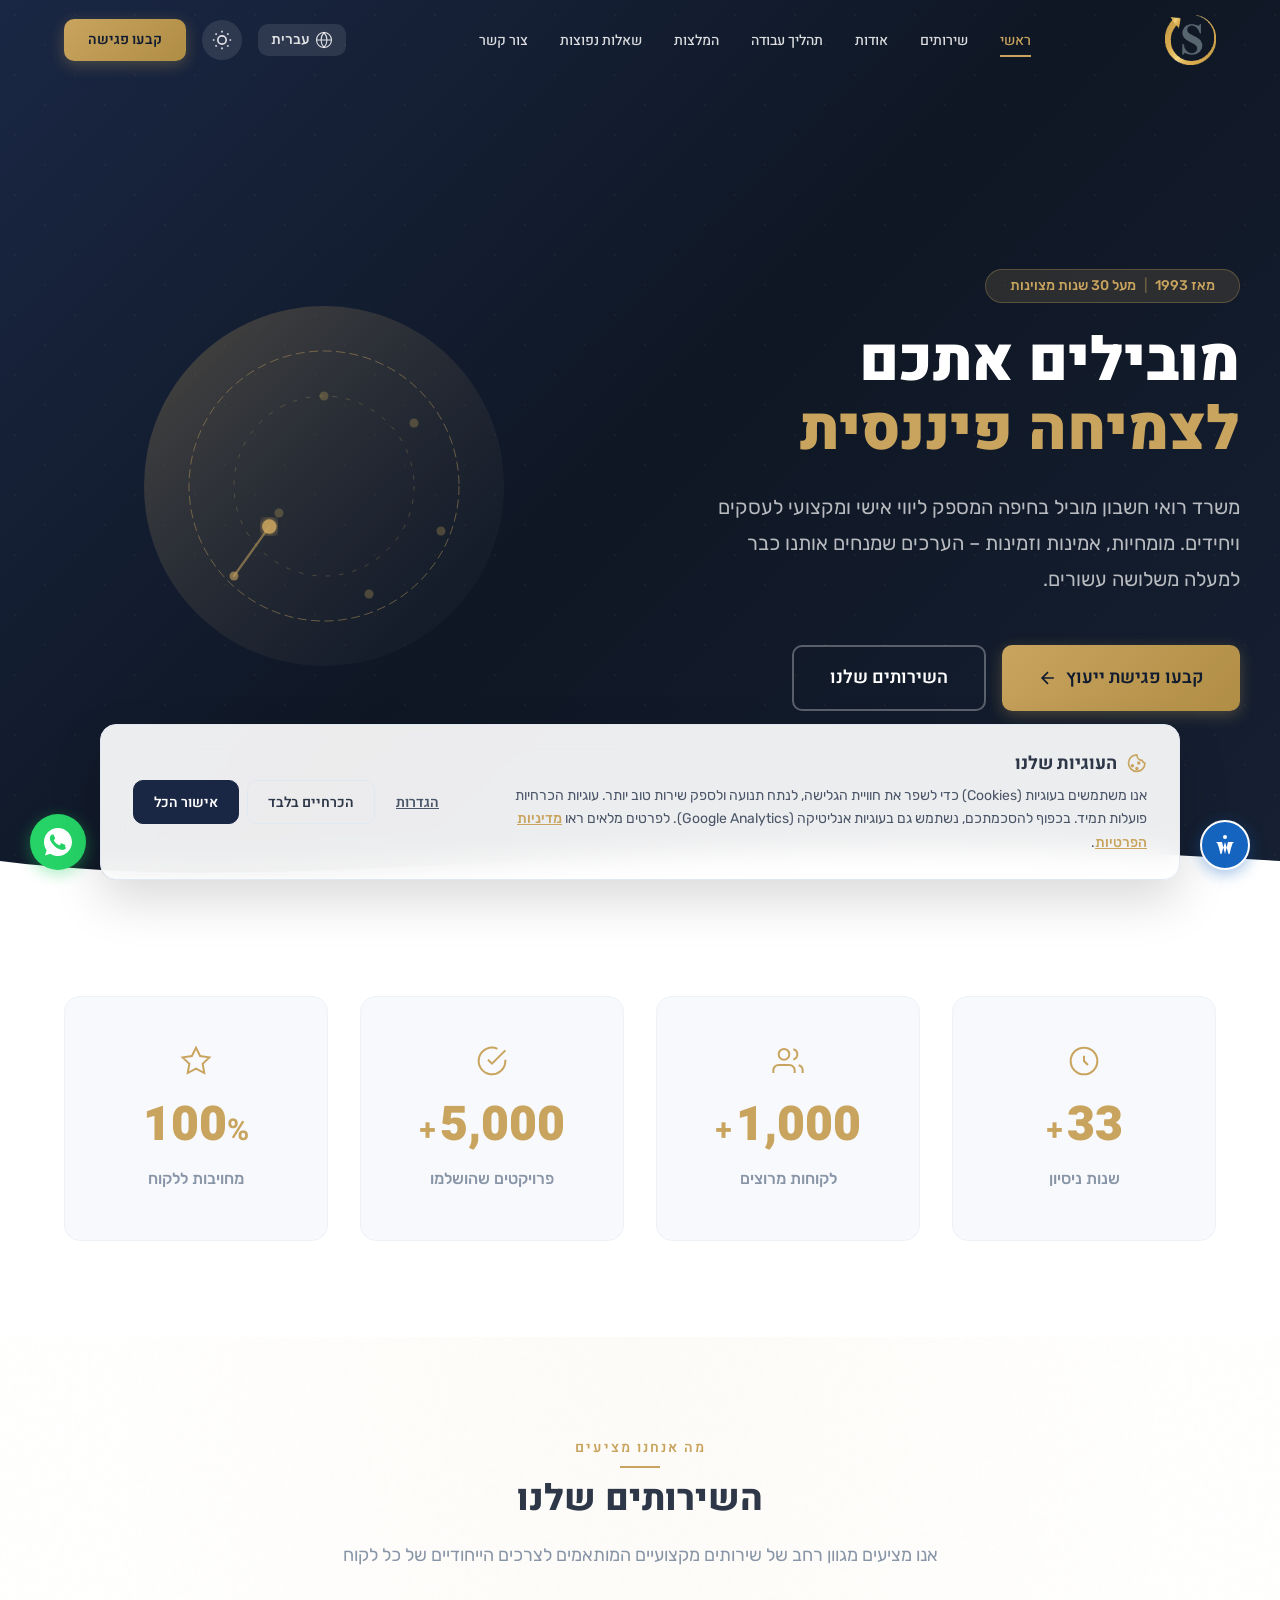
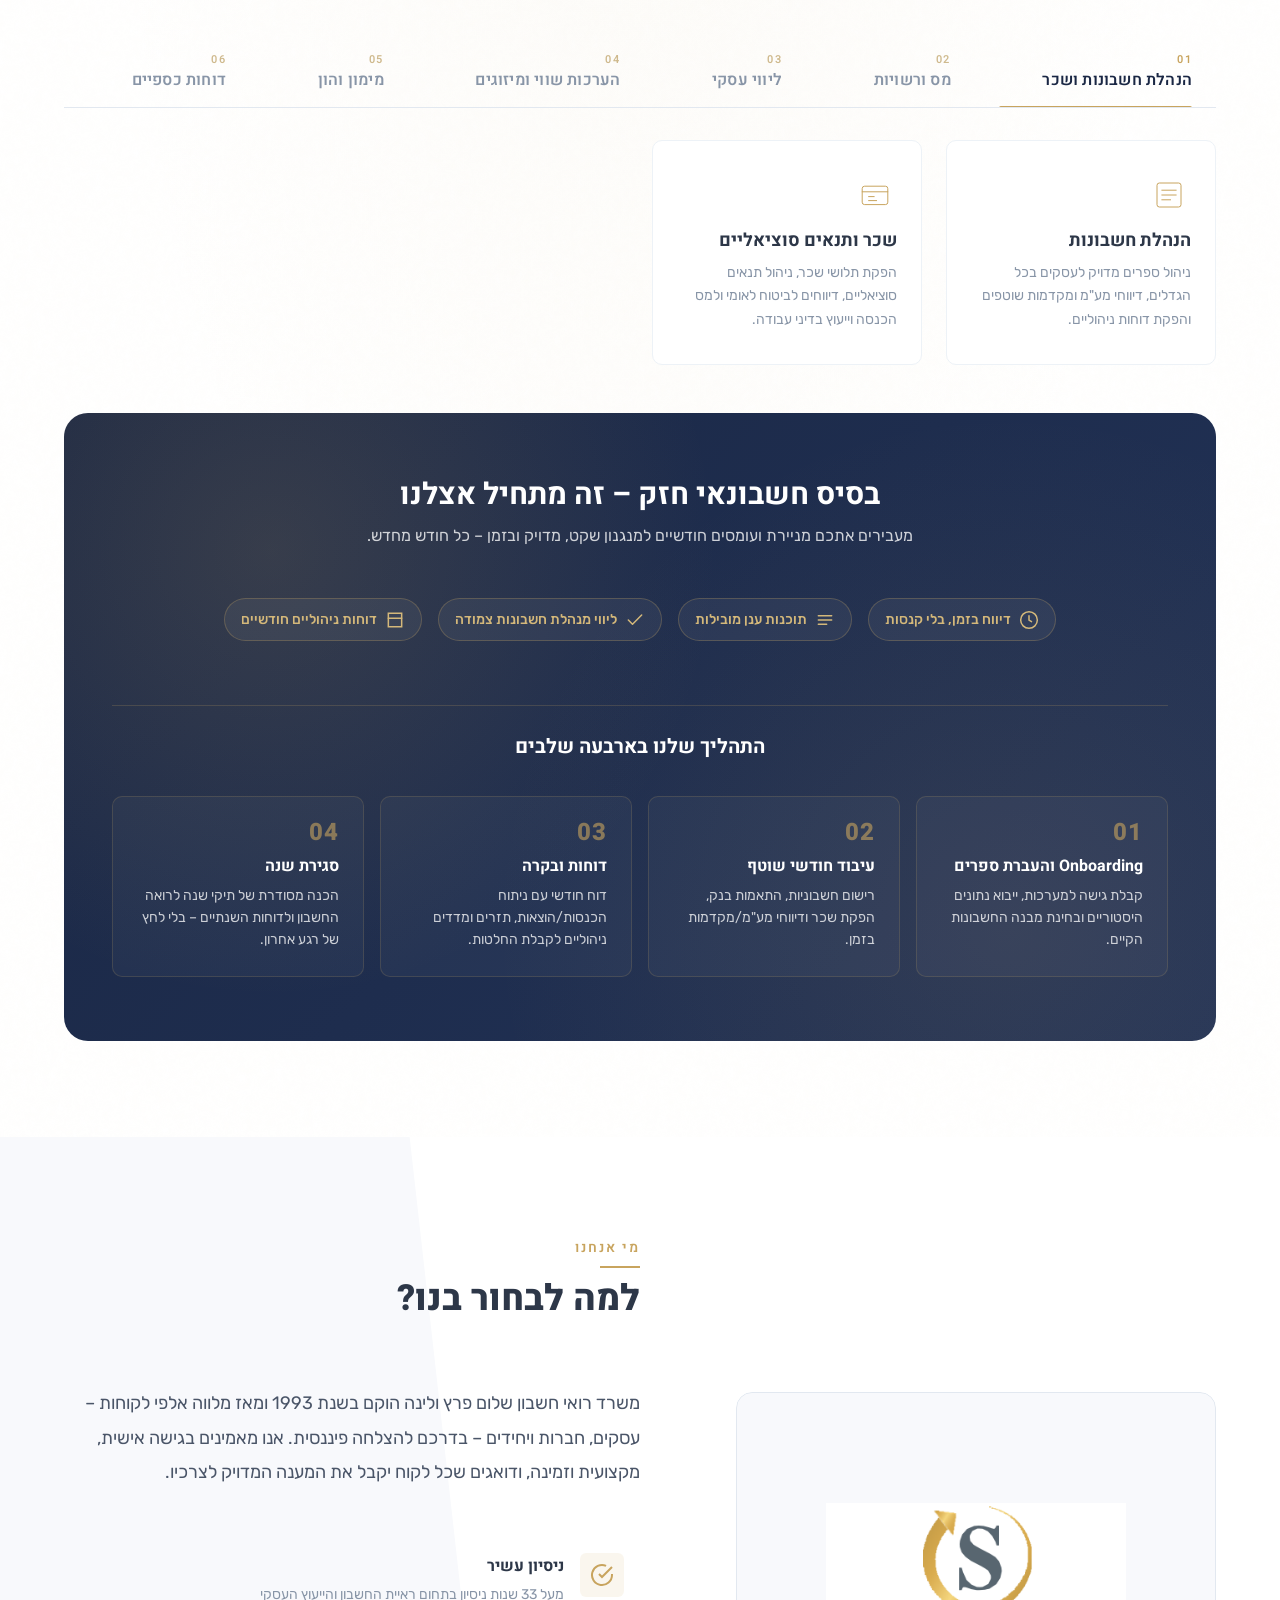
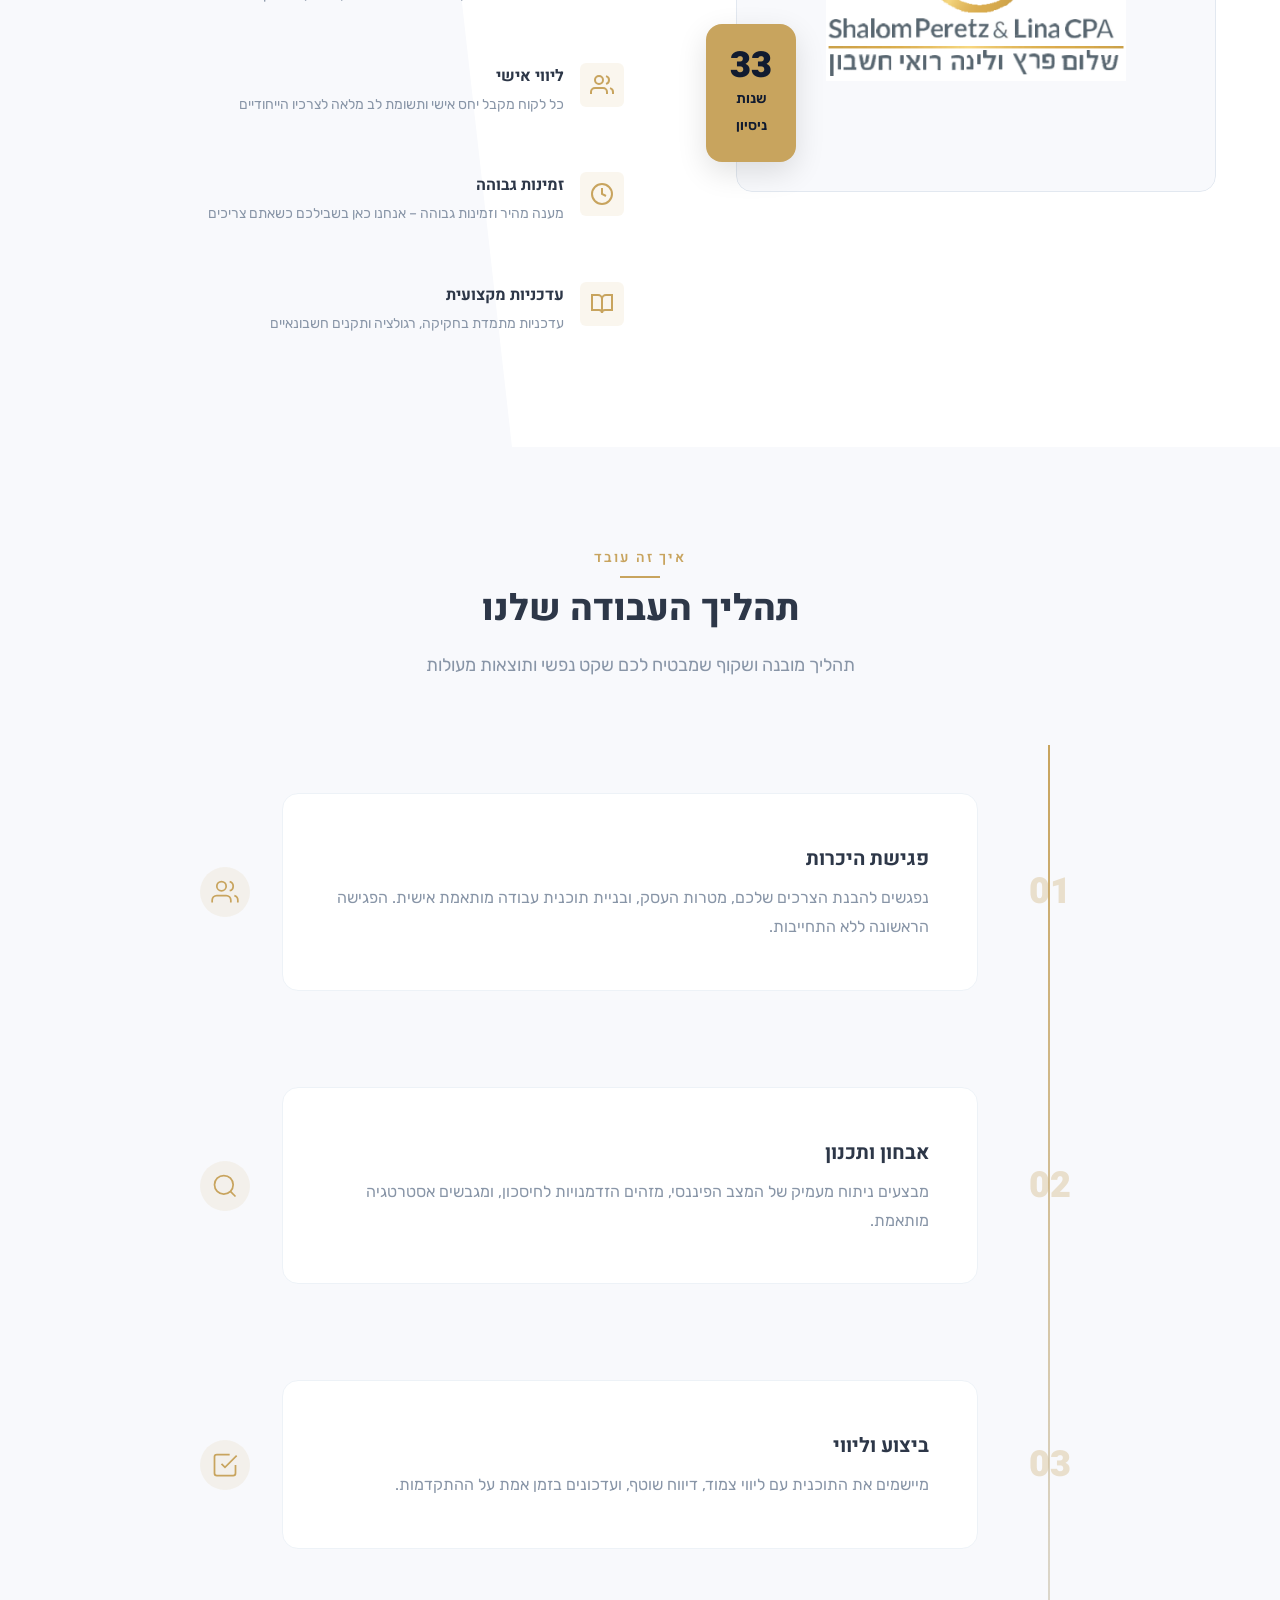
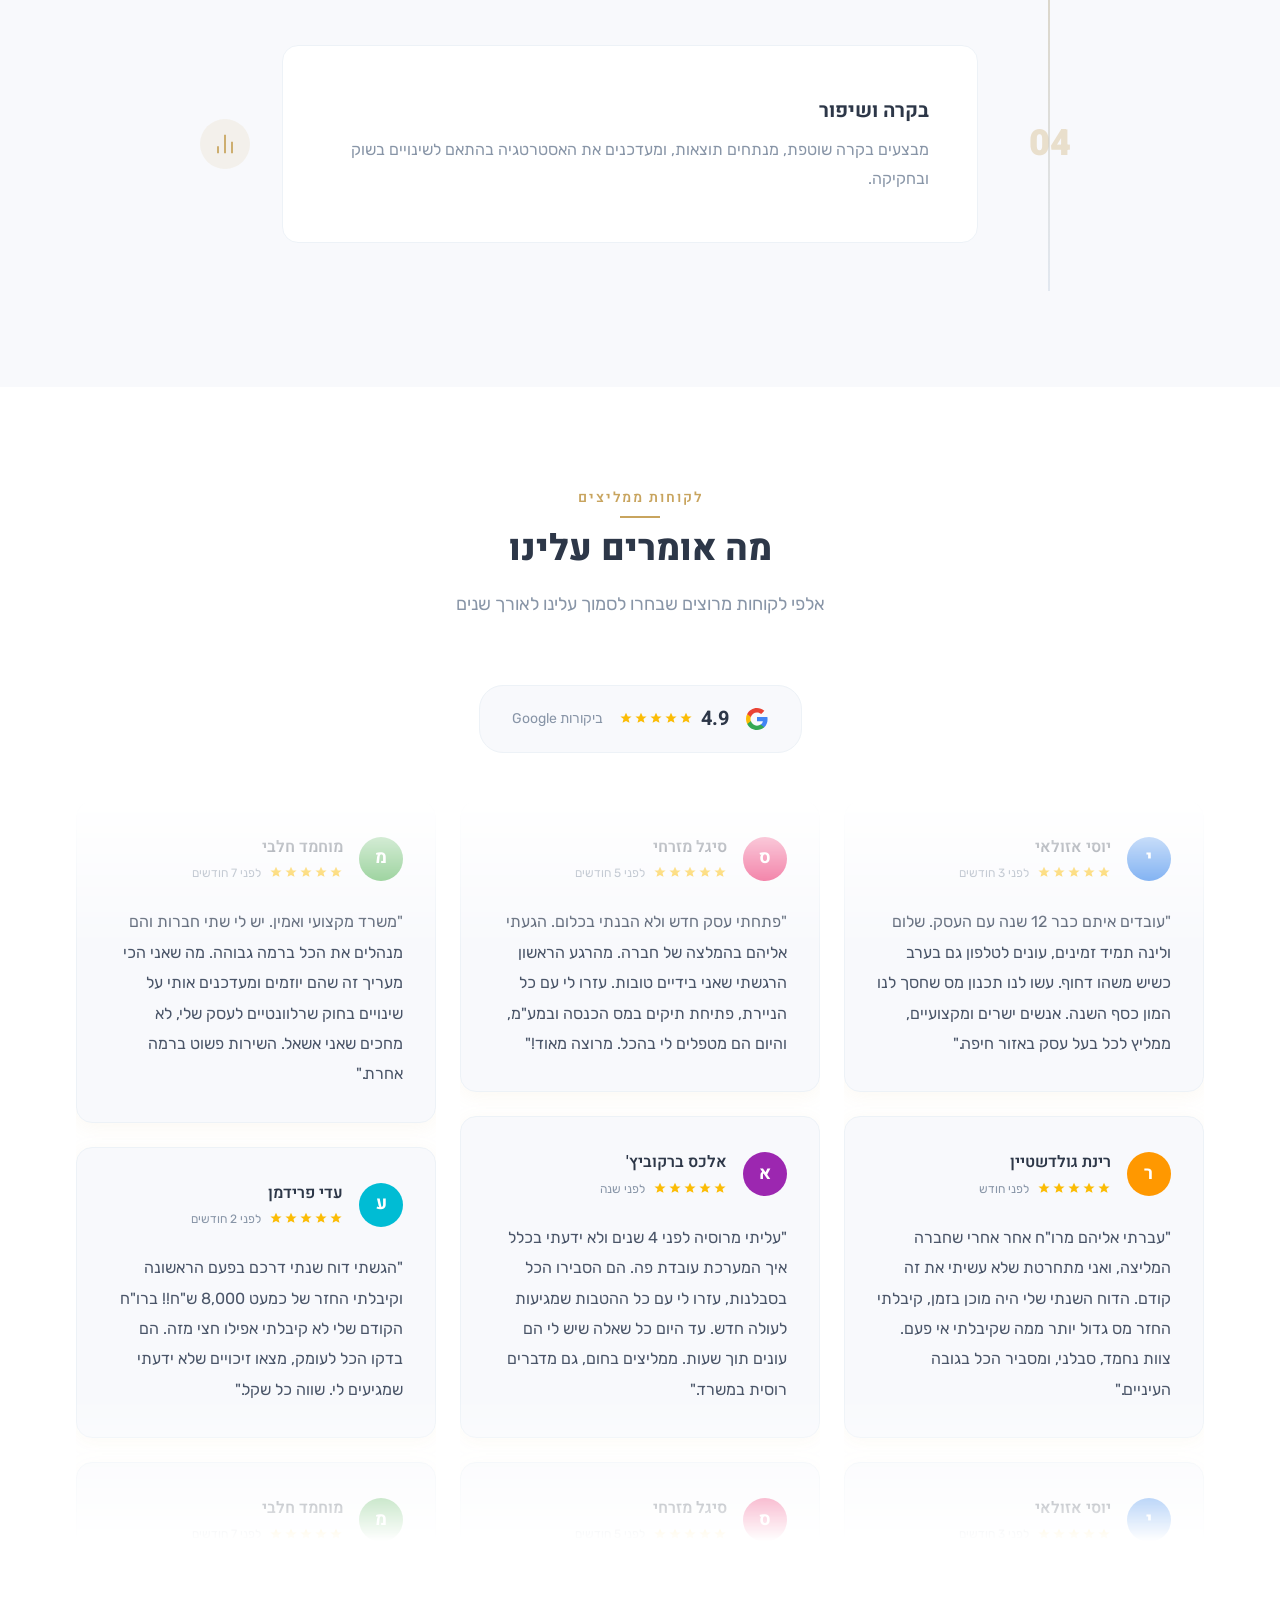
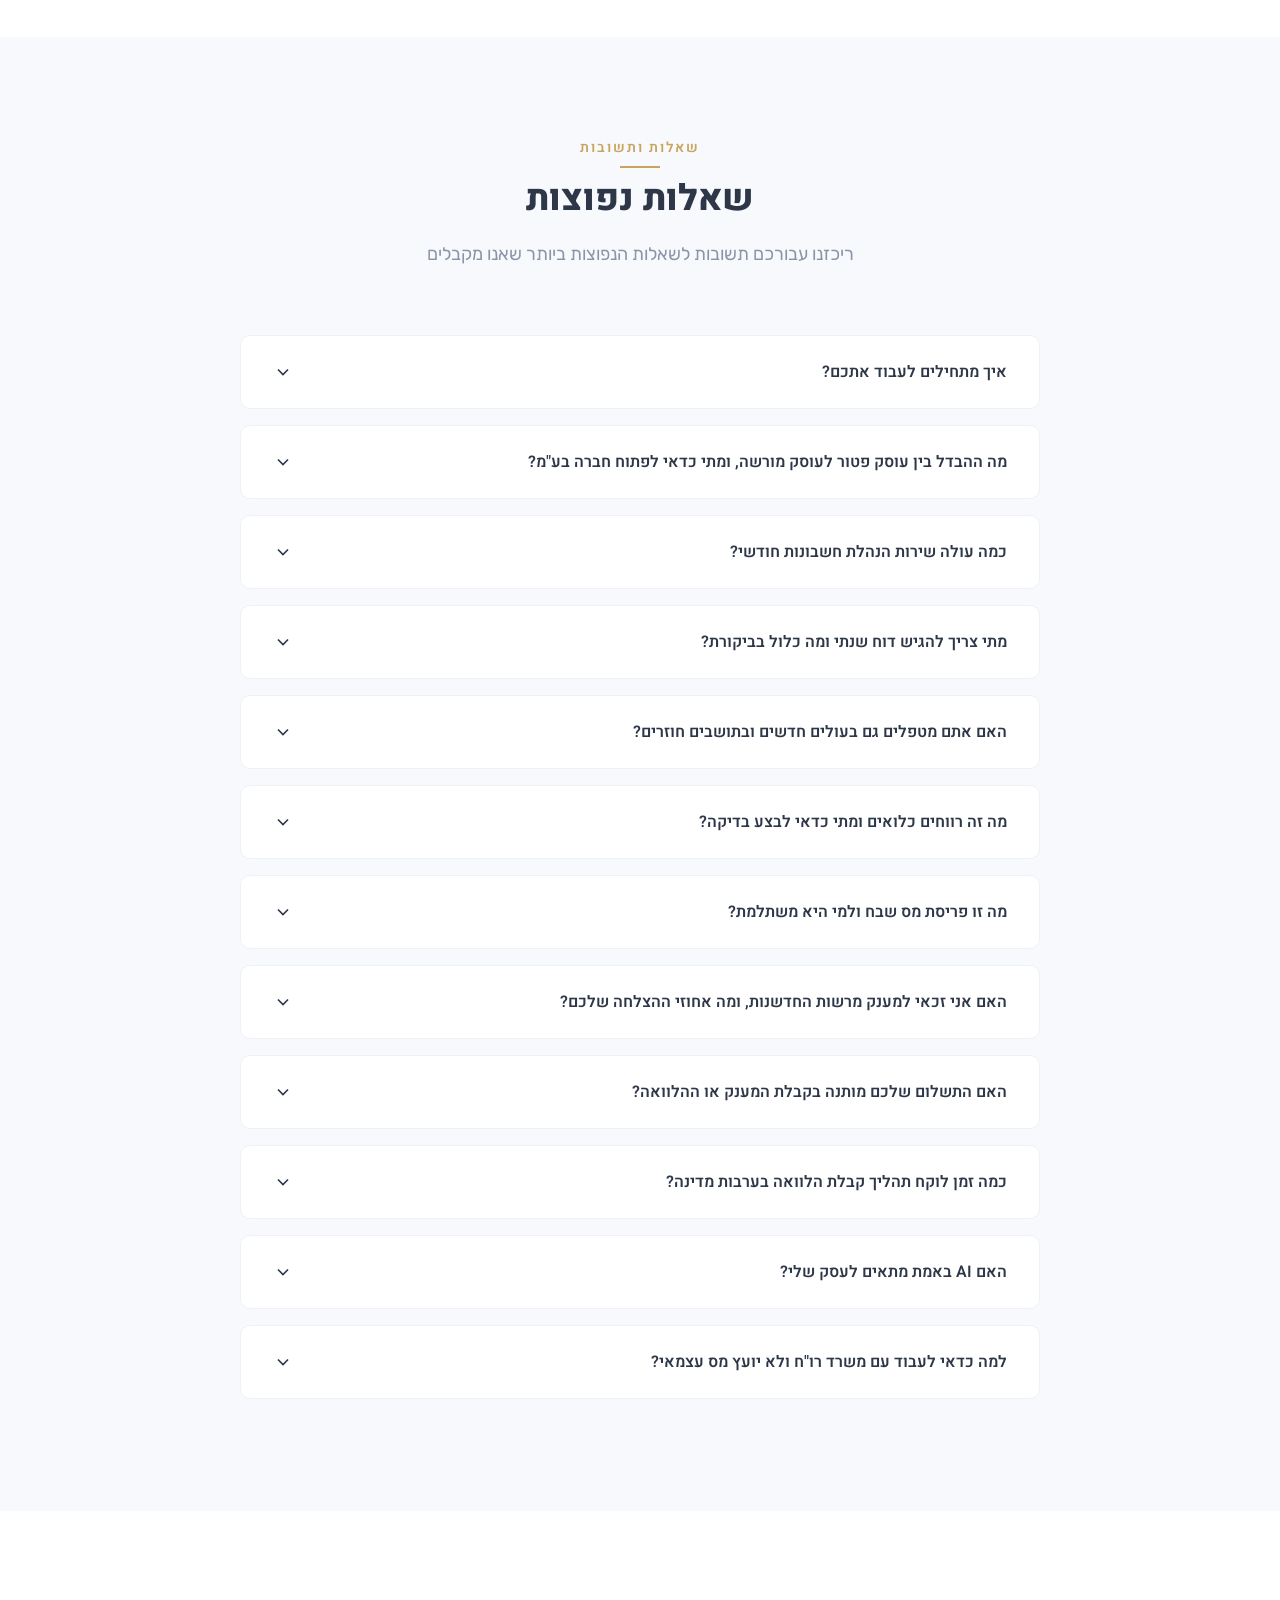
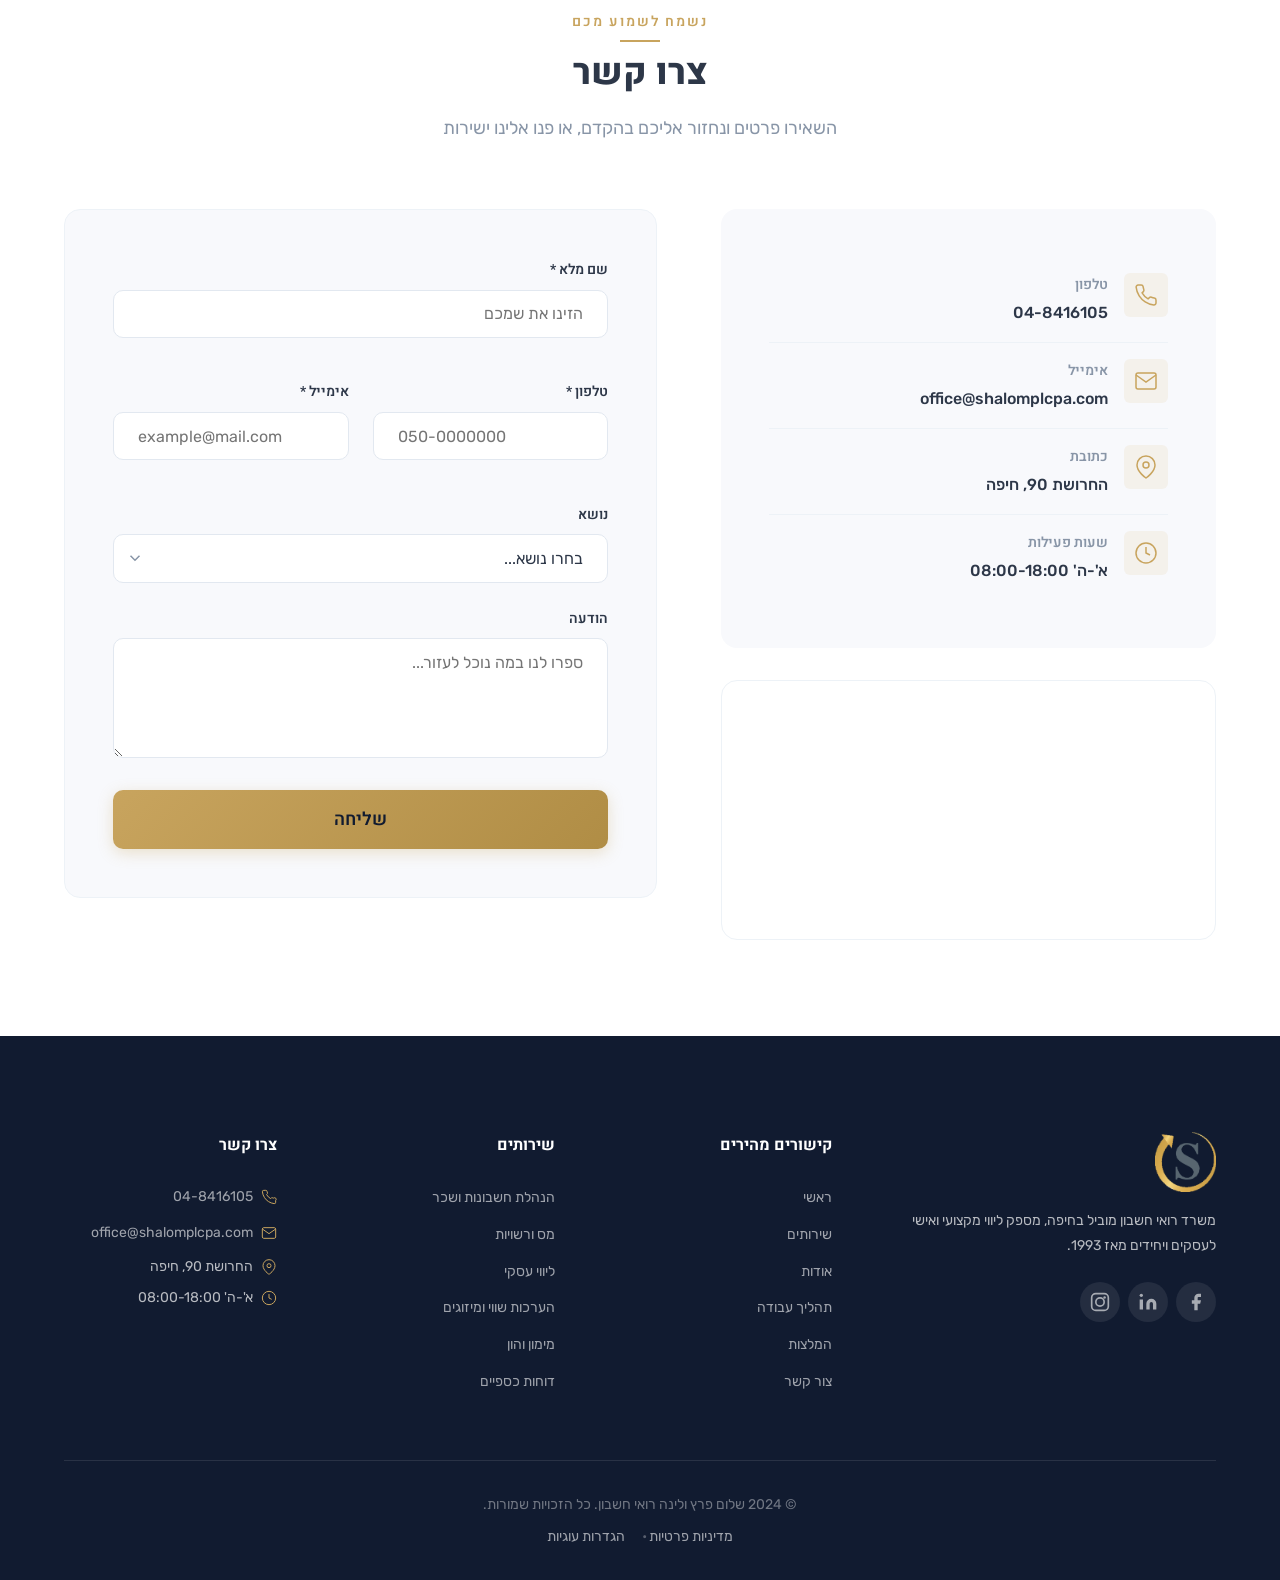
==== commit 8faf3e1a: "תרגום אפשרויות טופס יצירת הקשר לפי data-i18n כל option מקבל מפתח תרגום משלו במקום מיפוי לפי מיקום, ש" ====
--- a/index.html
+++ b/index.html
@@ -1277,21 +1277,21 @@
                             <div class="form-group">
                                 <label for="subject" class="form-label">נושא</label>
                                 <select id="subject" name="subject" class="form-input form-select">
-                                    <option value="">בחרו נושא...</option>
-                                    <option value="bookkeeping">הנהלת חשבונות</option>
-                                    <option value="audit">ביקורת ועריכת דוחות כספיים</option>
-                                    <option value="tax-consulting">ייעוץ מס</option>
-                                    <option value="tax-planning">תכנון מס</option>
-                                    <option value="annual-reports">דוחות שנתיים</option>
-                                    <option value="company-setup">הקמת חברה / עוסק</option>
-                                    <option value="business-consulting">ליווי עסקי</option>
-                                    <option value="payroll">שכר ותנאים סוציאליים</option>
-                                    <option value="grants">ייעוץ בנושא מענקים</option>
-                                    <option value="state-loans">הלוואה בערבות מדינה</option>
-                                    <option value="trapped-profits">בדיקת רווחים כלואים</option>
+                                    <option value="" data-i18n="form_subject_ph">בחרו נושא...</option>
+                                    <option value="bookkeeping" data-i18n="form_subject_o1">הנהלת חשבונות</option>
+                                    <option value="audit" data-i18n="form_subject_o2">ביקורת ועריכת דוחות כספיים</option>
+                                    <option value="tax-consulting" data-i18n="form_subject_o3">ייעוץ מס</option>
+                                    <option value="tax-planning" data-i18n="form_subject_o4">תכנון מס</option>
+                                    <option value="annual-reports" data-i18n="form_subject_o5">דוחות שנתיים</option>
+                                    <option value="company-setup" data-i18n="form_subject_o6">הקמת חברה / עוסק</option>
+                                    <option value="business-consulting" data-i18n="form_subject_o7">ליווי עסקי</option>
+                                    <option value="payroll" data-i18n="form_subject_o8">שכר ותנאים סוציאליים</option>
+                                    <option value="grants" data-i18n="form_subject_grants">ייעוץ בנושא מענקים</option>
+                                    <option value="state-loans" data-i18n="form_subject_loans">הלוואה בערבות מדינה</option>
+                                    <option value="trapped-profits" data-i18n="form_subject_trapped">בדיקת רווחים כלואים</option>
                                     <option value="capital-gains-spreading" data-i18n="form_subject_shevach">פריסת מס שבח</option>
-                                    <option value="ai-advisory">ליווי והטמעת AI לעסק</option>
-                                    <option value="other">אחר</option>
+                                    <option value="ai-advisory" data-i18n="form_subject_ai">ליווי והטמעת AI לעסק</option>
+                                    <option value="other" data-i18n="form_subject_o9">אחר</option>
                                 </select>
                             </div>
                             <div class="form-group">
--- a/style.css
+++ b/style.css
@@ -1814,10 +1814,6 @@
     transition: max-height var(--transition-slow), padding var(--transition-slow);
 }
 
-.faq-item.active .faq-answer {
-    max-height: 300px;
-}
-
 .faq-answer p {
     padding: 0 var(--space-xl) var(--space-lg);
     font-size: var(--text-base);
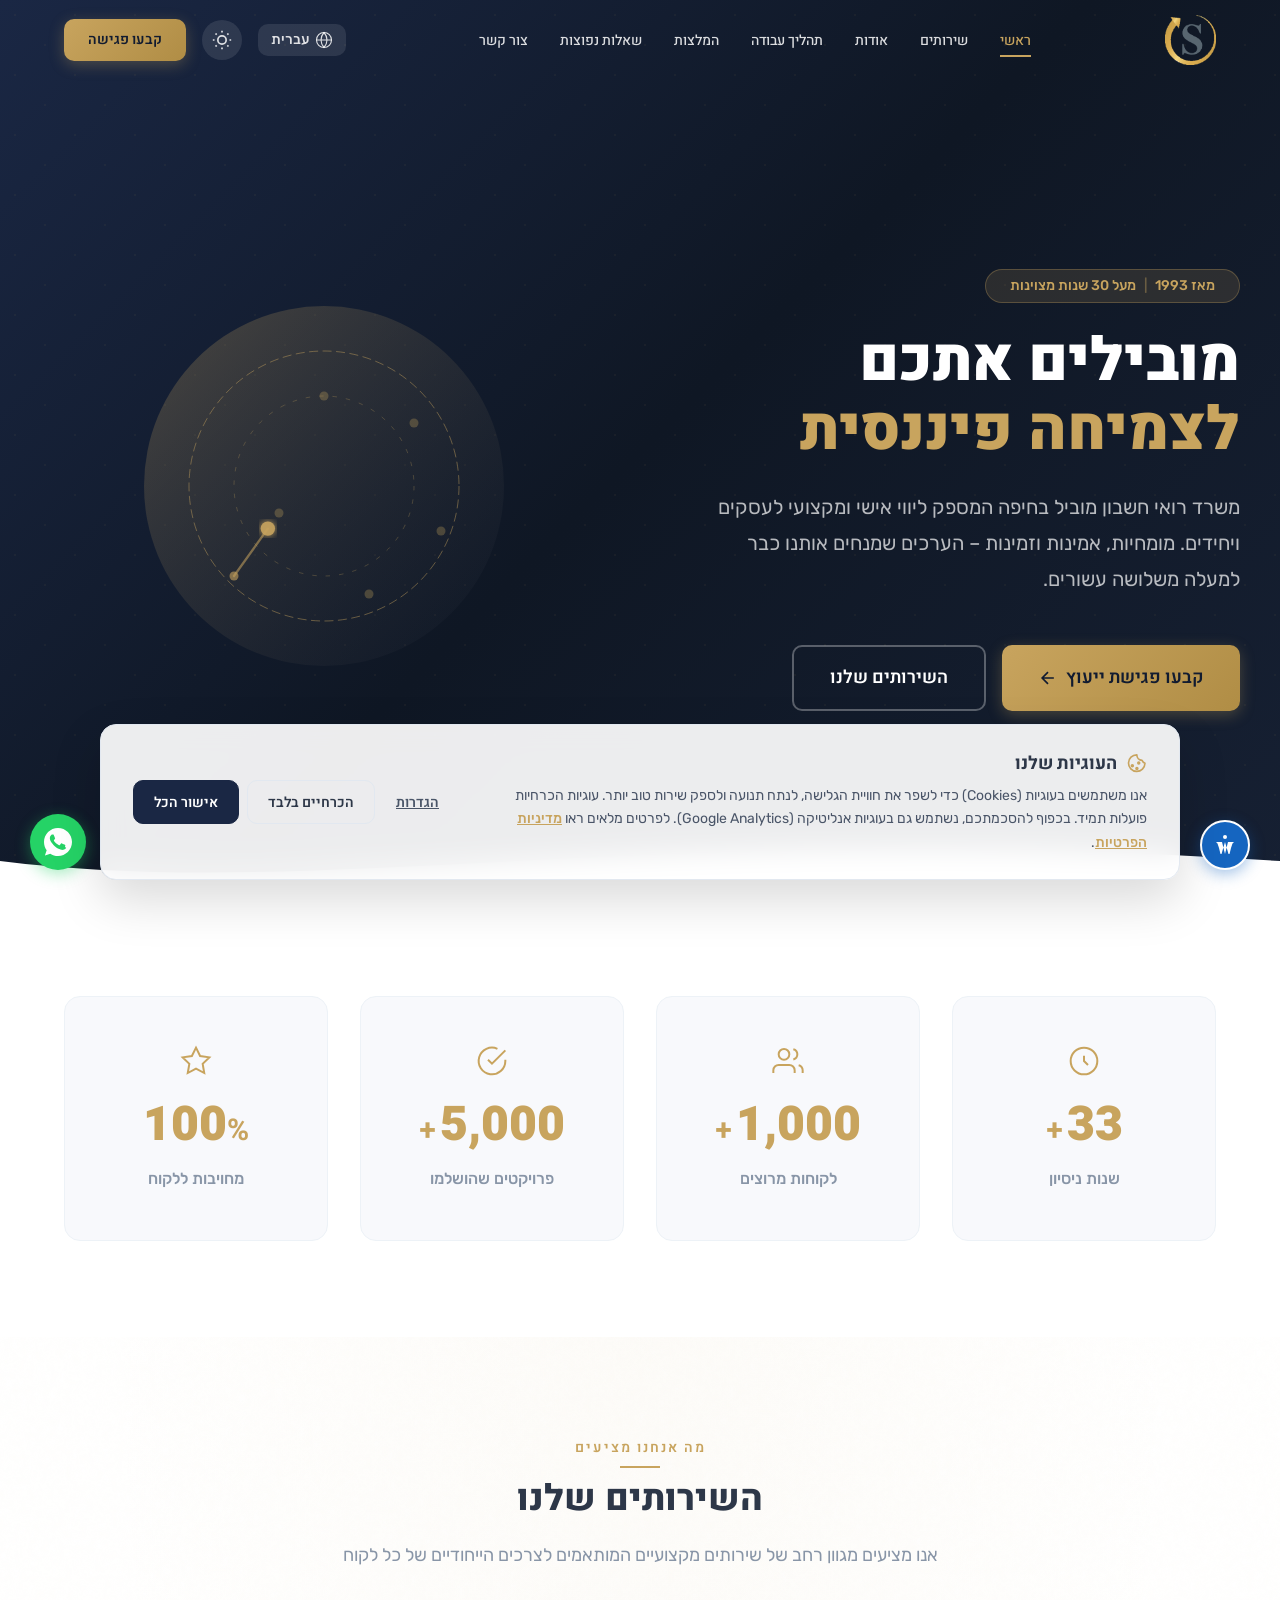
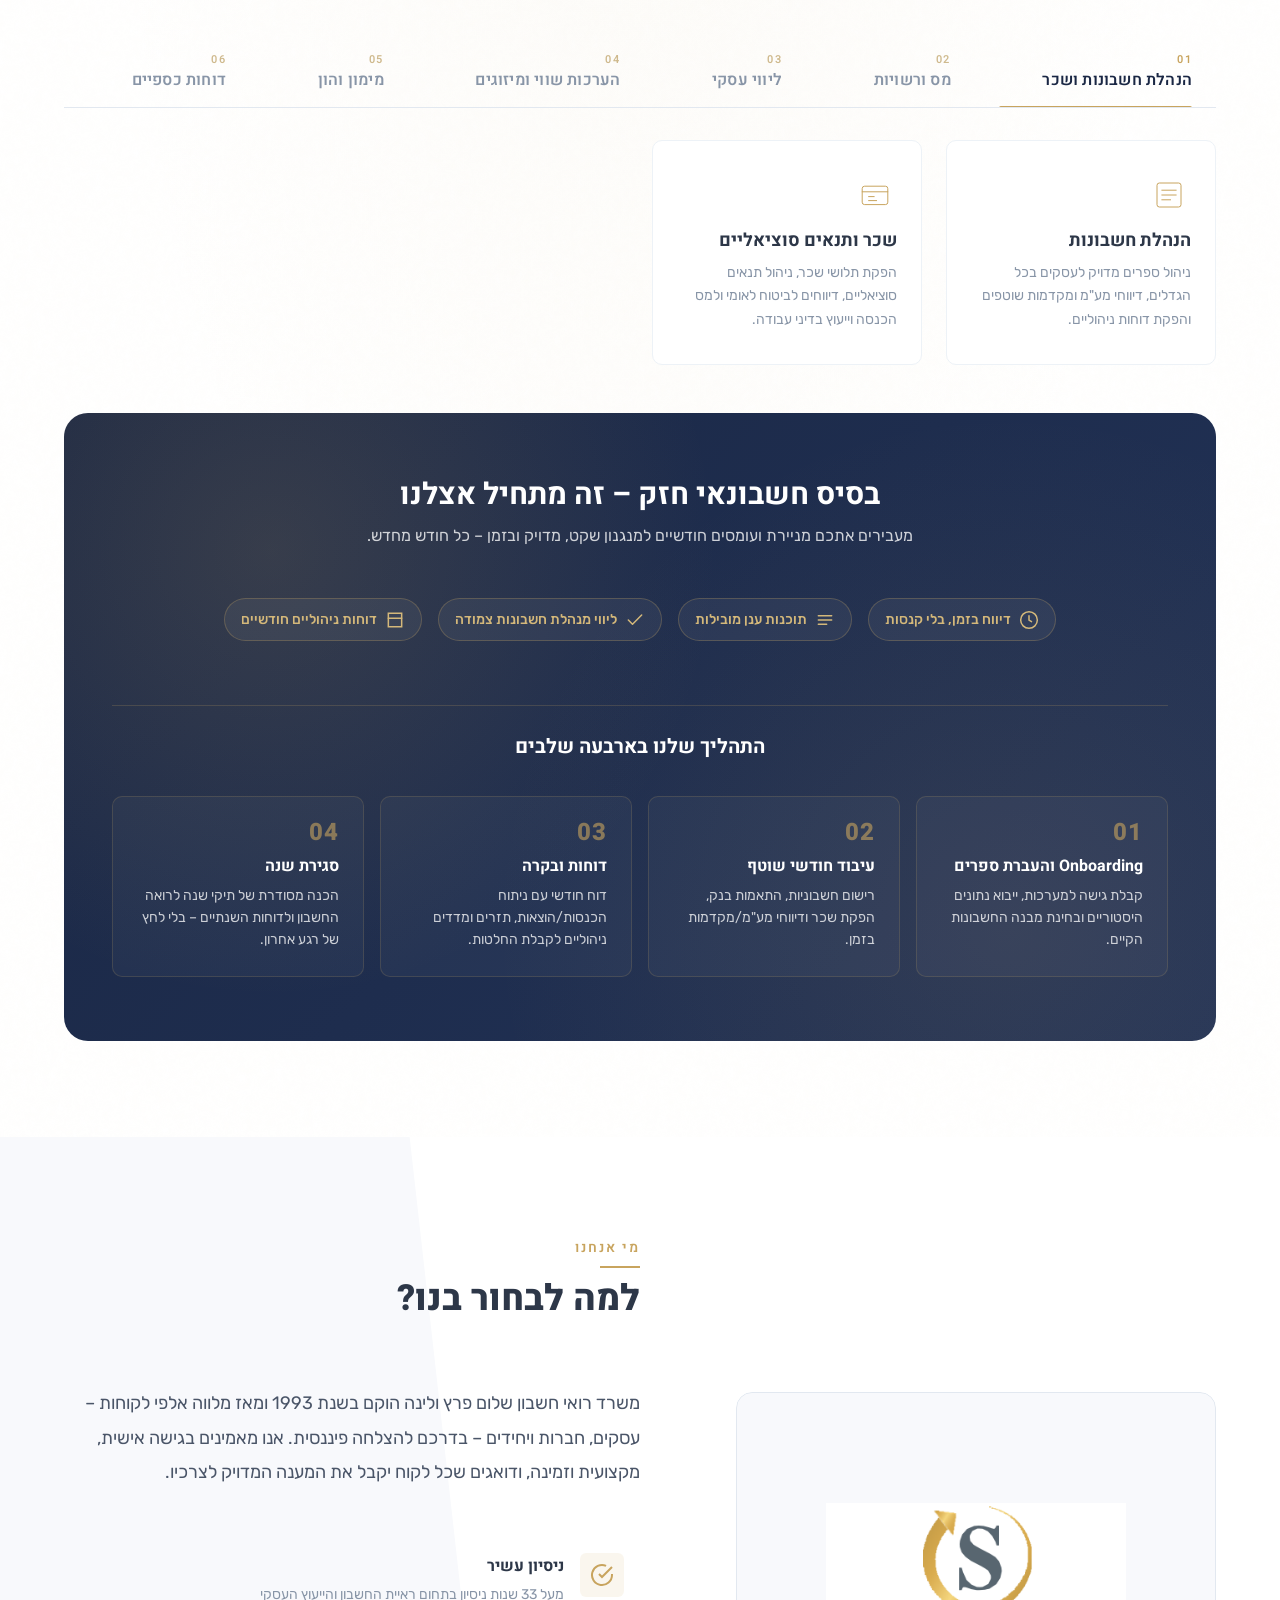
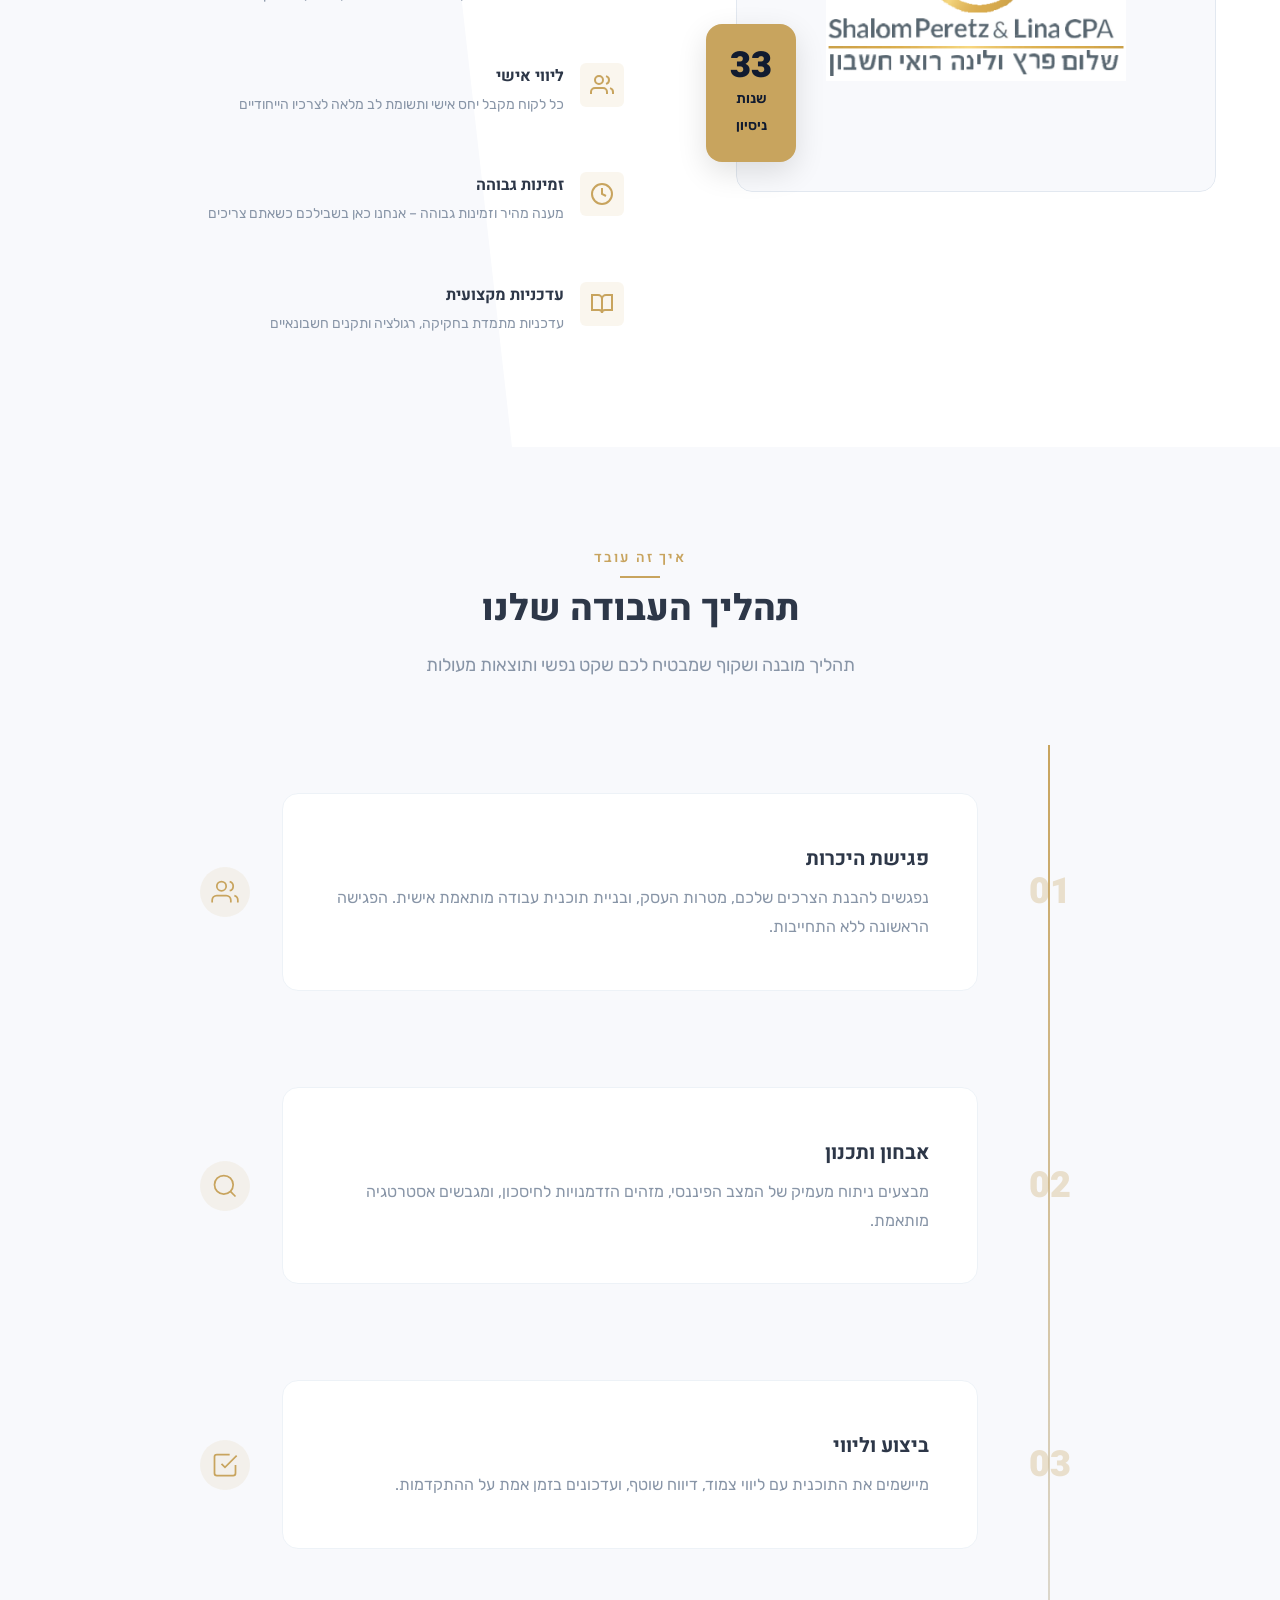
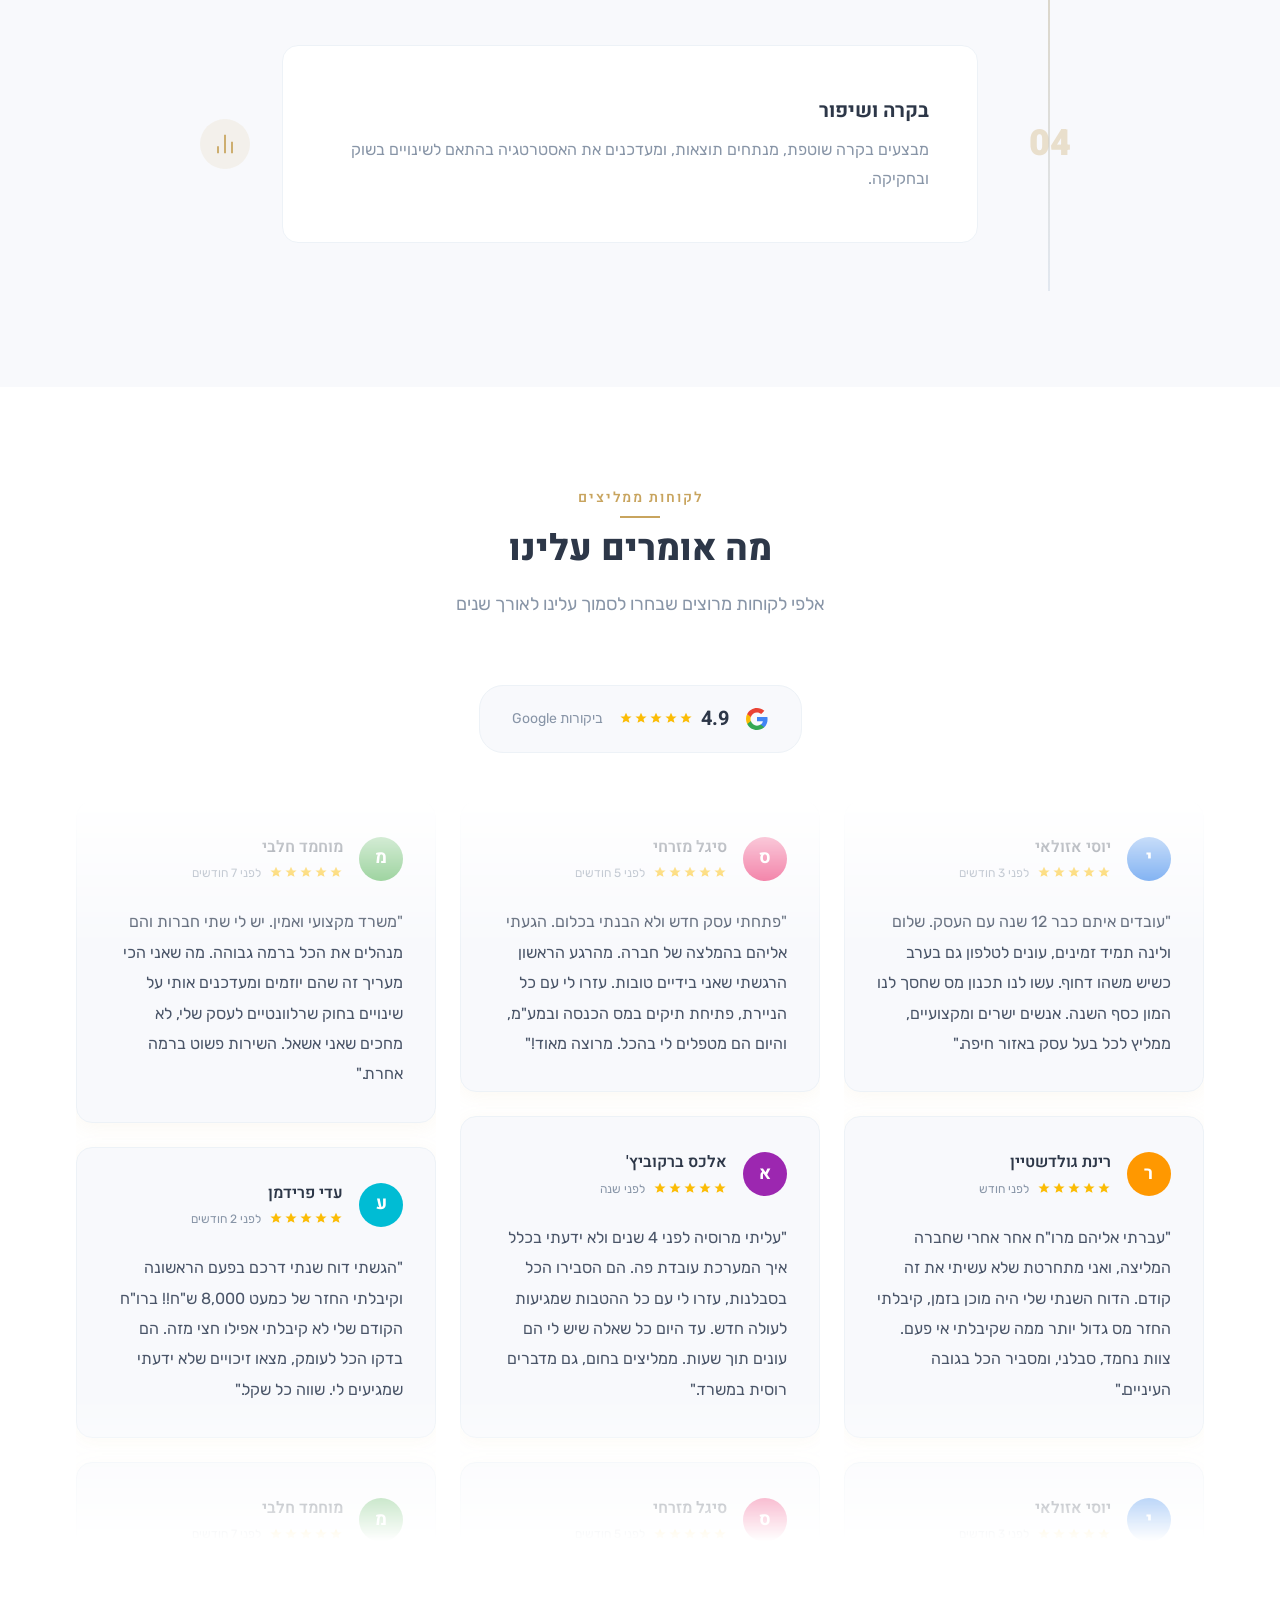
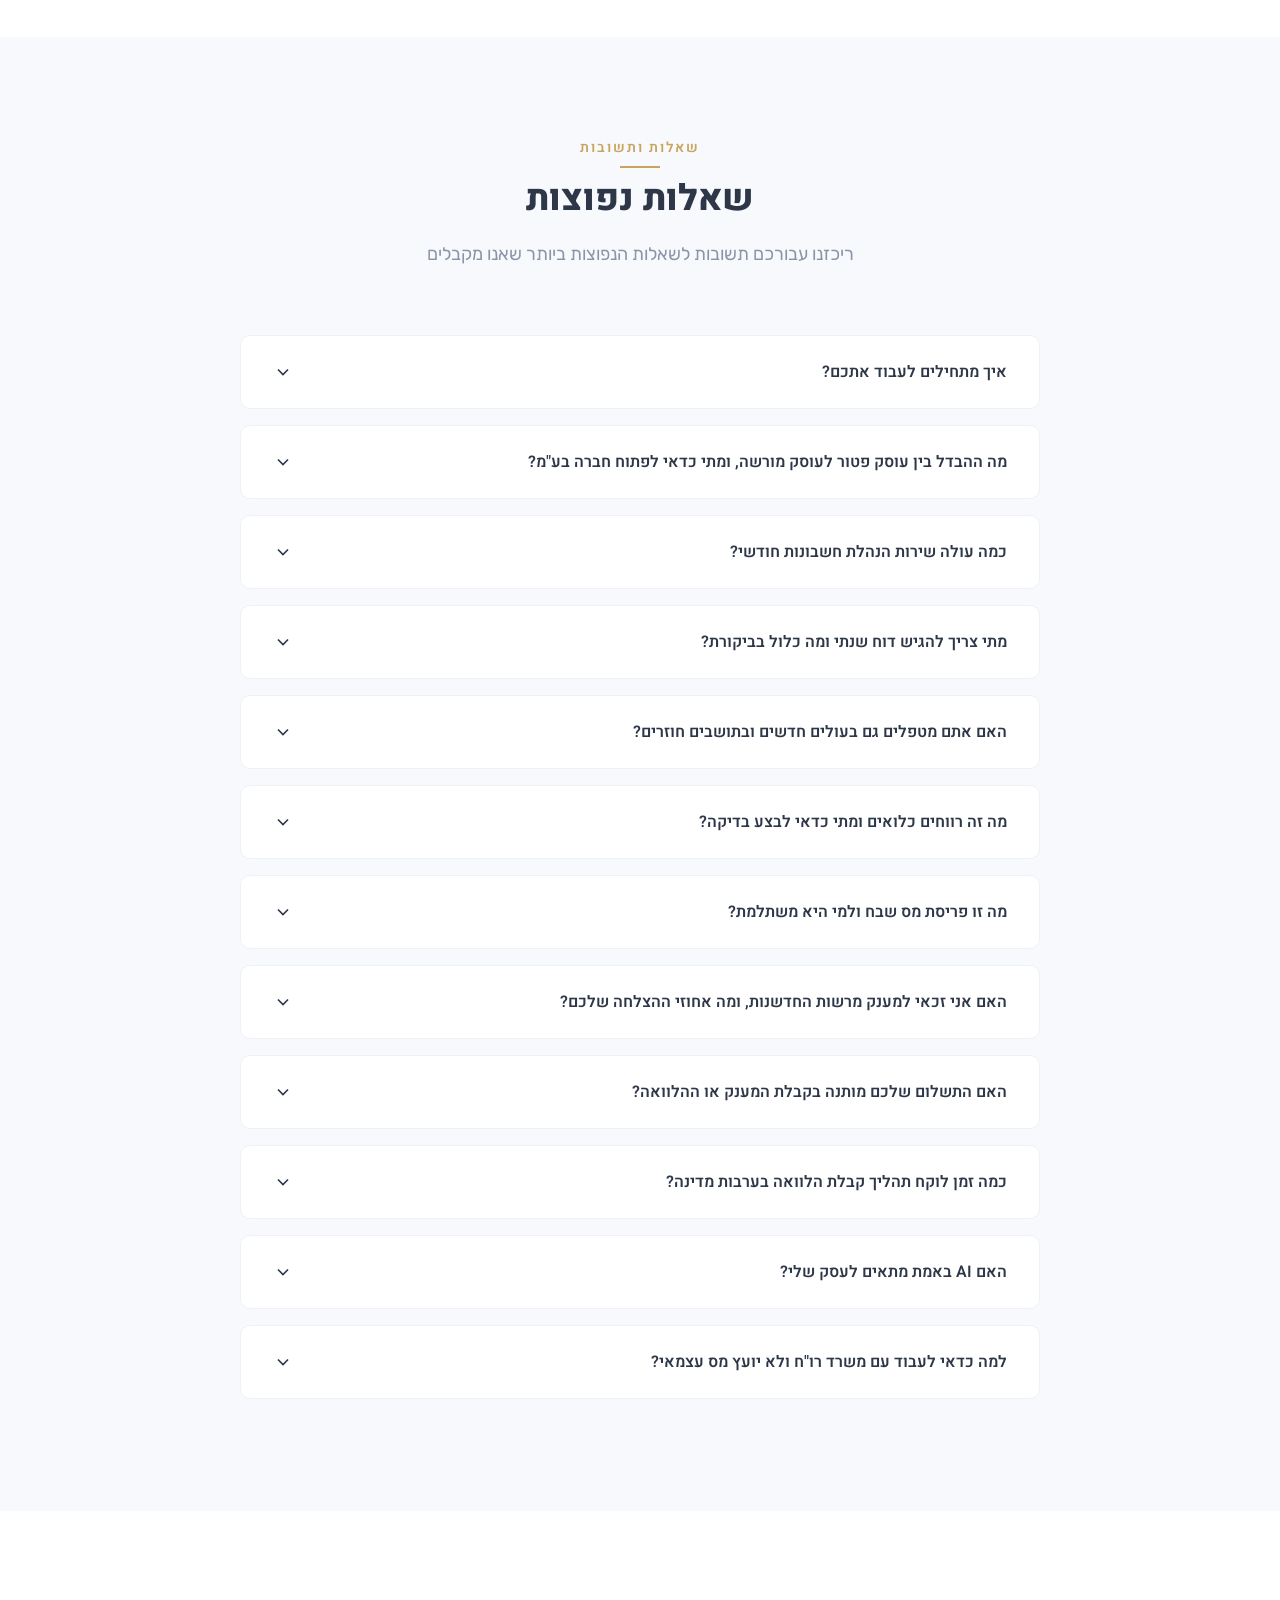
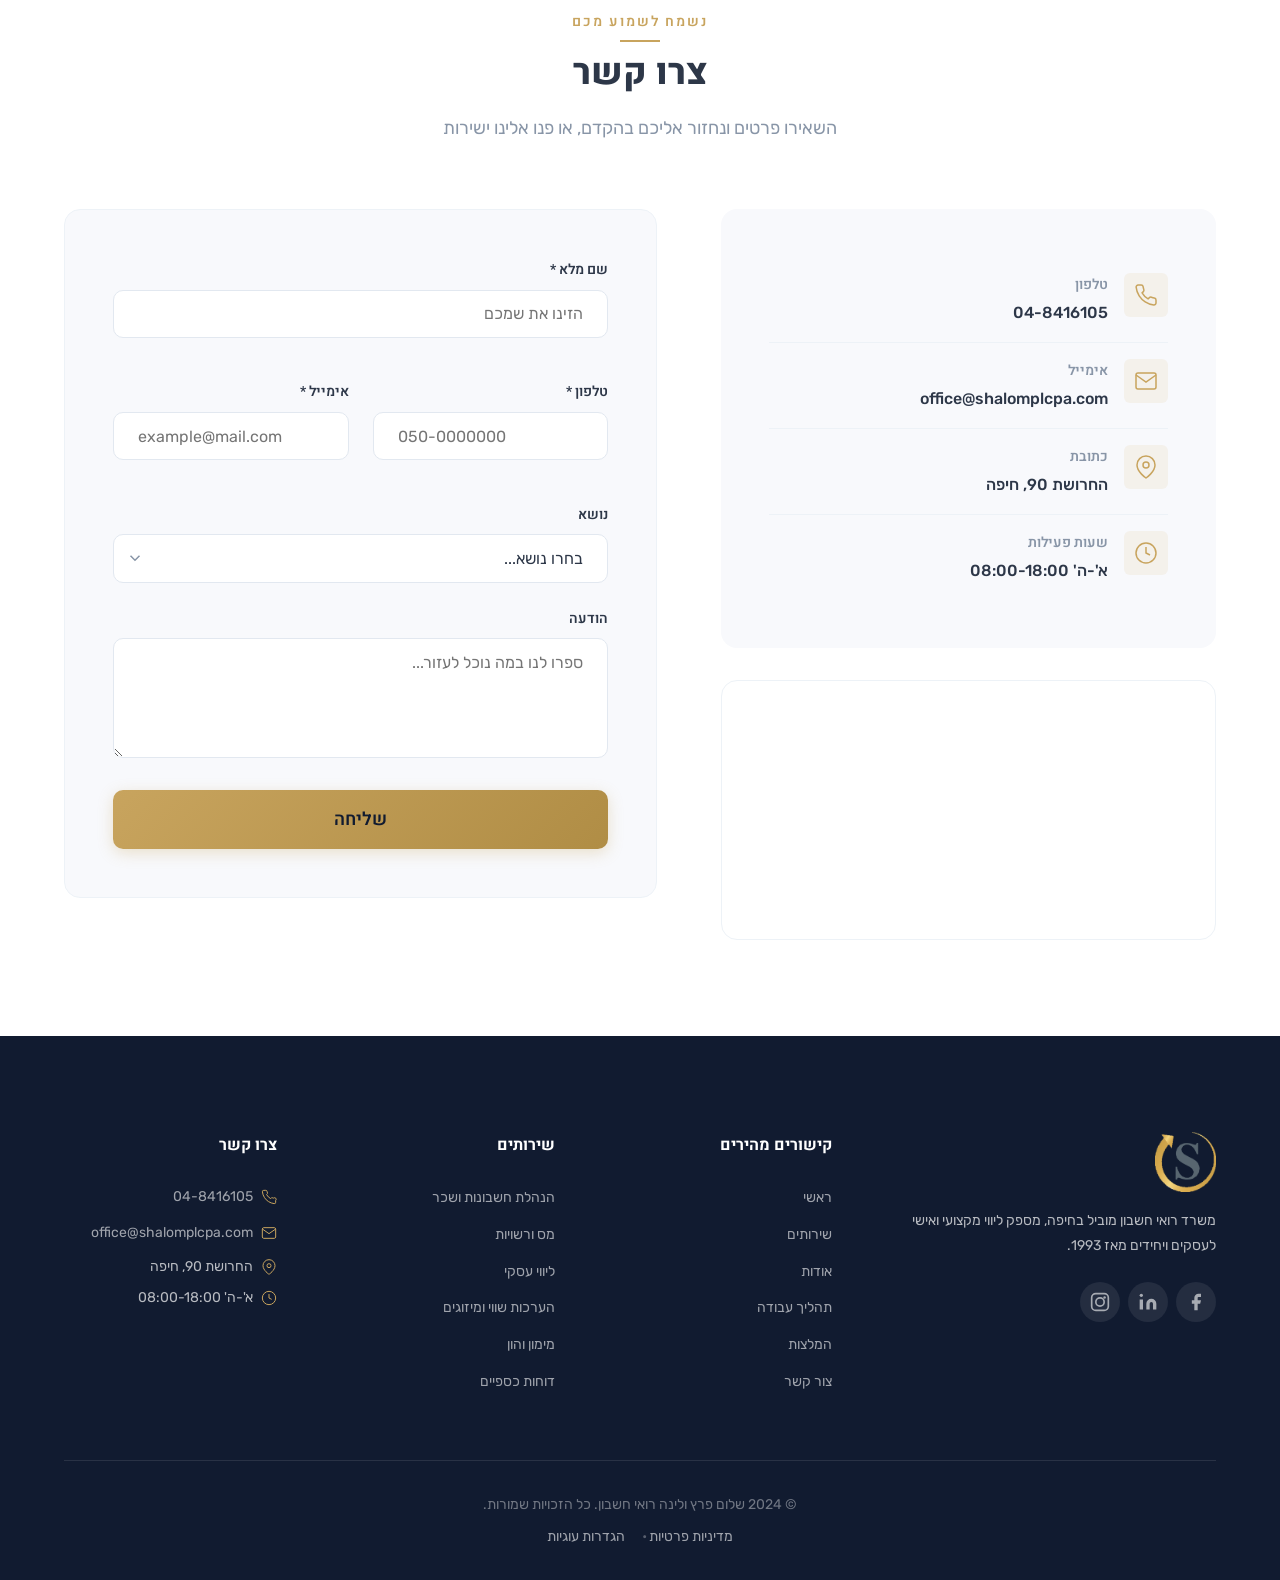
==== commit c748a3ac: "תיקון כתובות האתר לדומיין shalompl-cpa.com sitemap, robots.txt, og:url, og:image ו-JSON-LD הפנו ל-ww" ====
--- a/index.html
+++ b/index.html
@@ -13,8 +13,8 @@
     <meta property="og:title" content="שלום פרץ ולינה | רואי חשבון - חיפה">
     <meta property="og:description" content="משרד רואי חשבון מוביל בחיפה עם ניסיון של מעל 30 שנה. ליווי אישי ומקצועי לעסקים ויחידים.">
     <meta property="og:type" content="website">
-    <meta property="og:url" content="https://www.shalomplcpa.com">
-    <meta property="og:image" content="https://www.shalomplcpa.com/assets/images/og-image.jpg">
+    <meta property="og:url" content="https://shalompl-cpa.com">
+    <meta property="og:image" content="https://shalompl-cpa.com/assets/images/og-image.jpg">
     <meta property="og:locale" content="he_IL">
     <meta property="og:site_name" content="שלום פרץ ולינה רואי חשבון">
 
@@ -44,7 +44,7 @@
         "@type": "AccountingService",
         "name": "שלום פרץ ולינה רואי חשבון",
         "description": "משרד רואי חשבון מוביל בחיפה עם ניסיון של מעל 30 שנה",
-        "url": "https://www.shalomplcpa.com",
+        "url": "https://shalompl-cpa.com",
         "telephone": "+972-4-8416105",
         "email": "office@shalomplcpa.com",
         "address": {
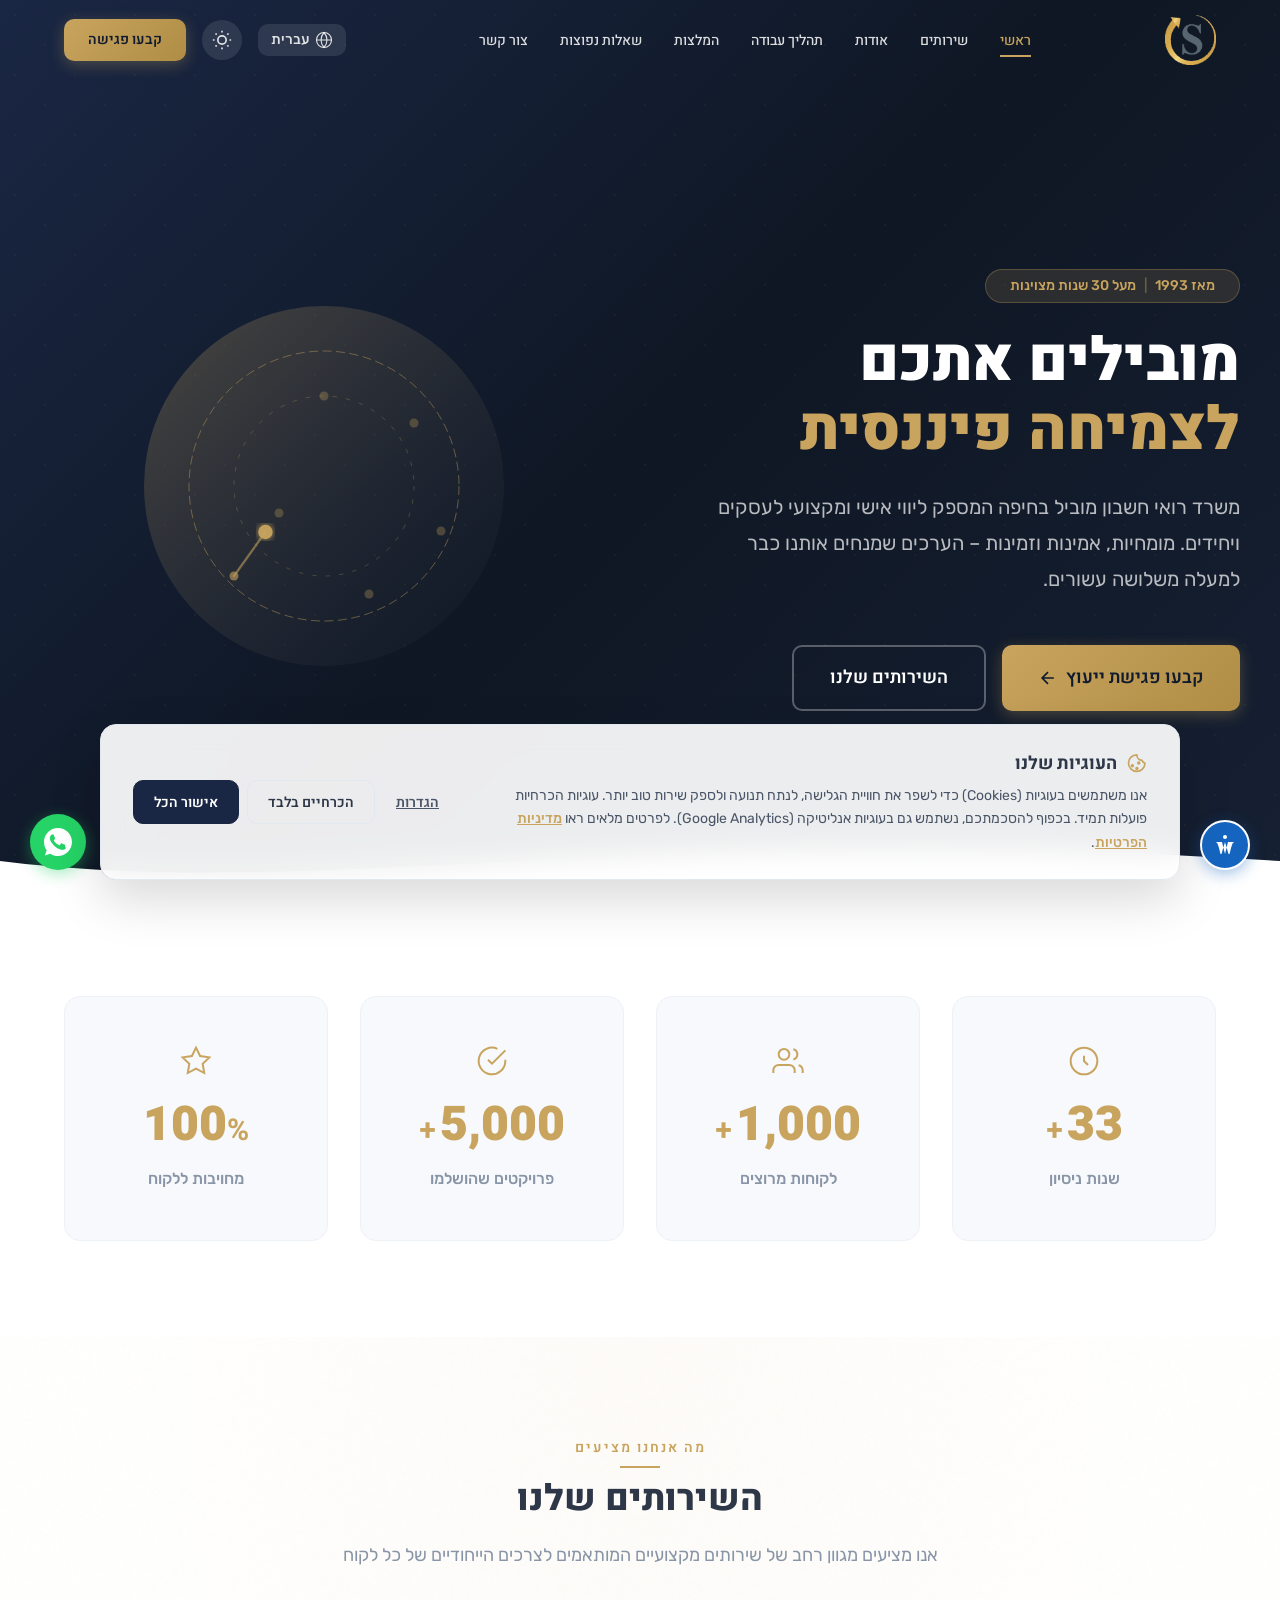
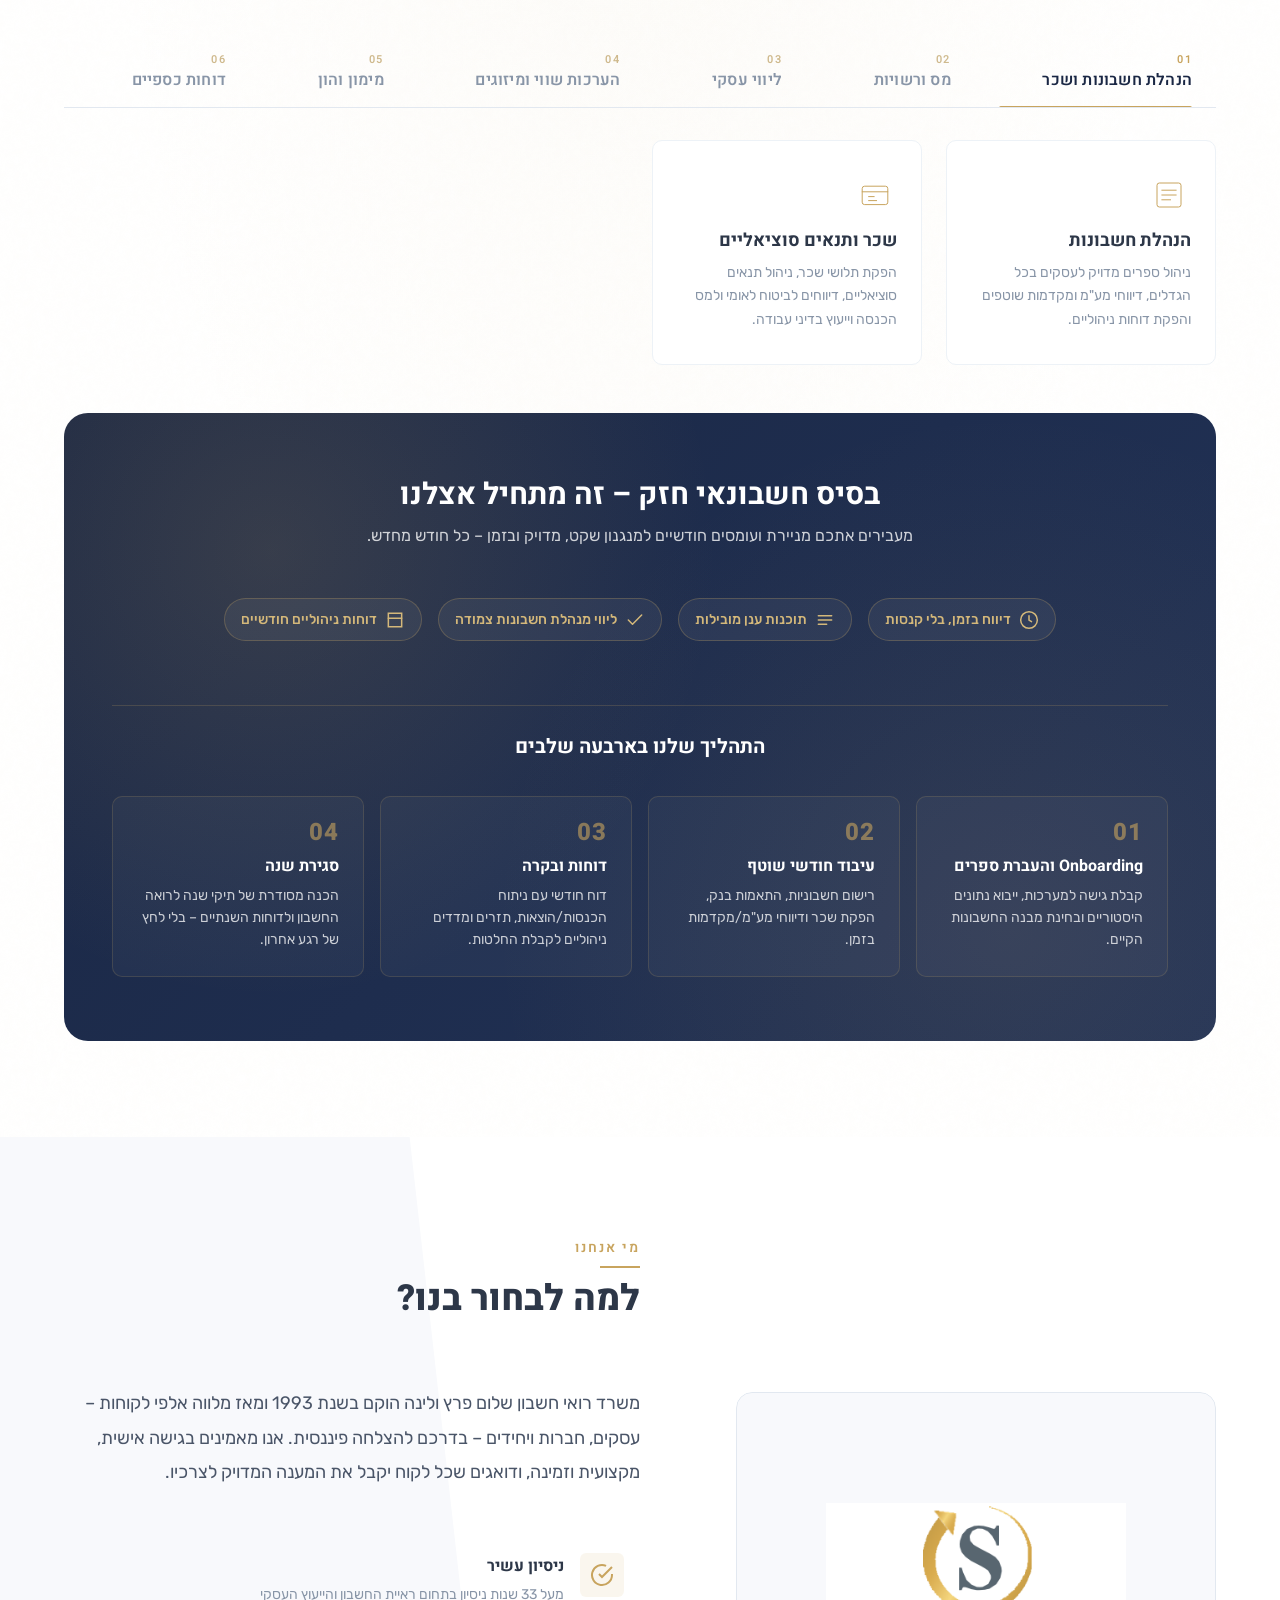
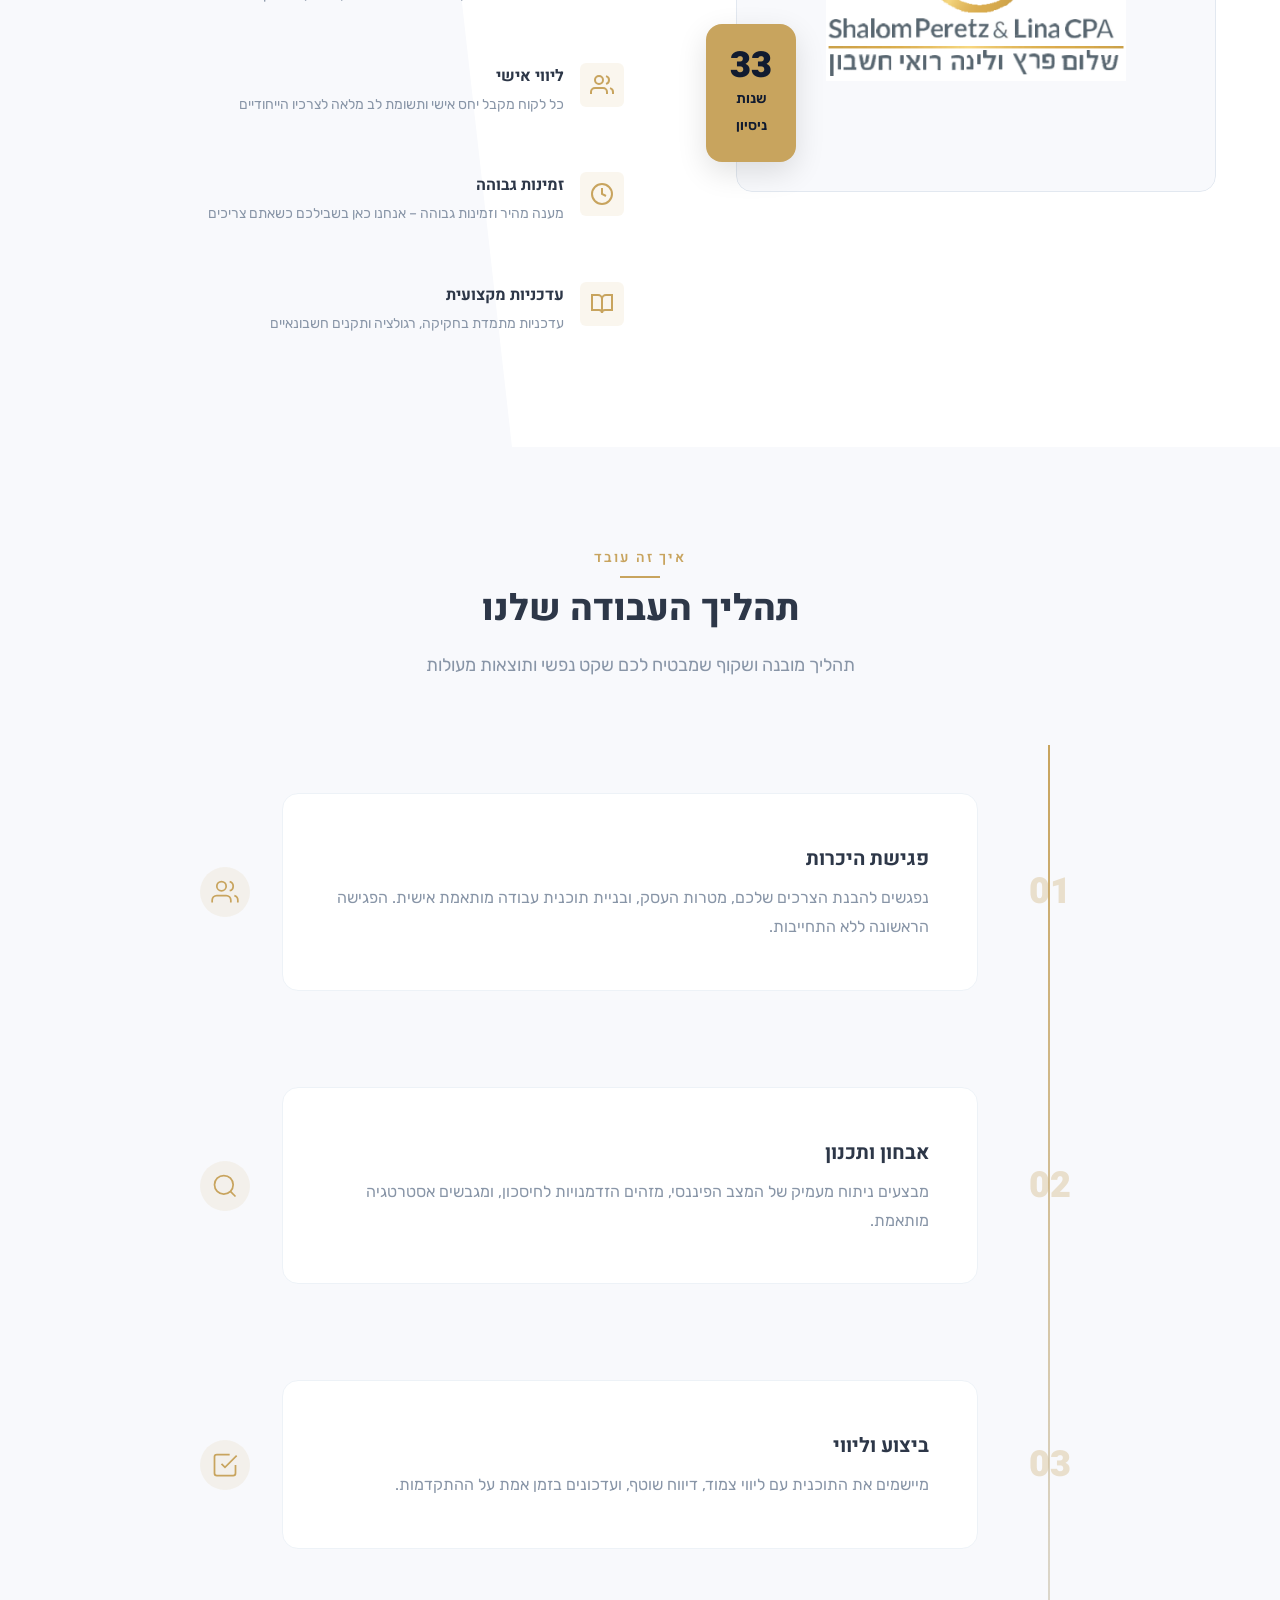
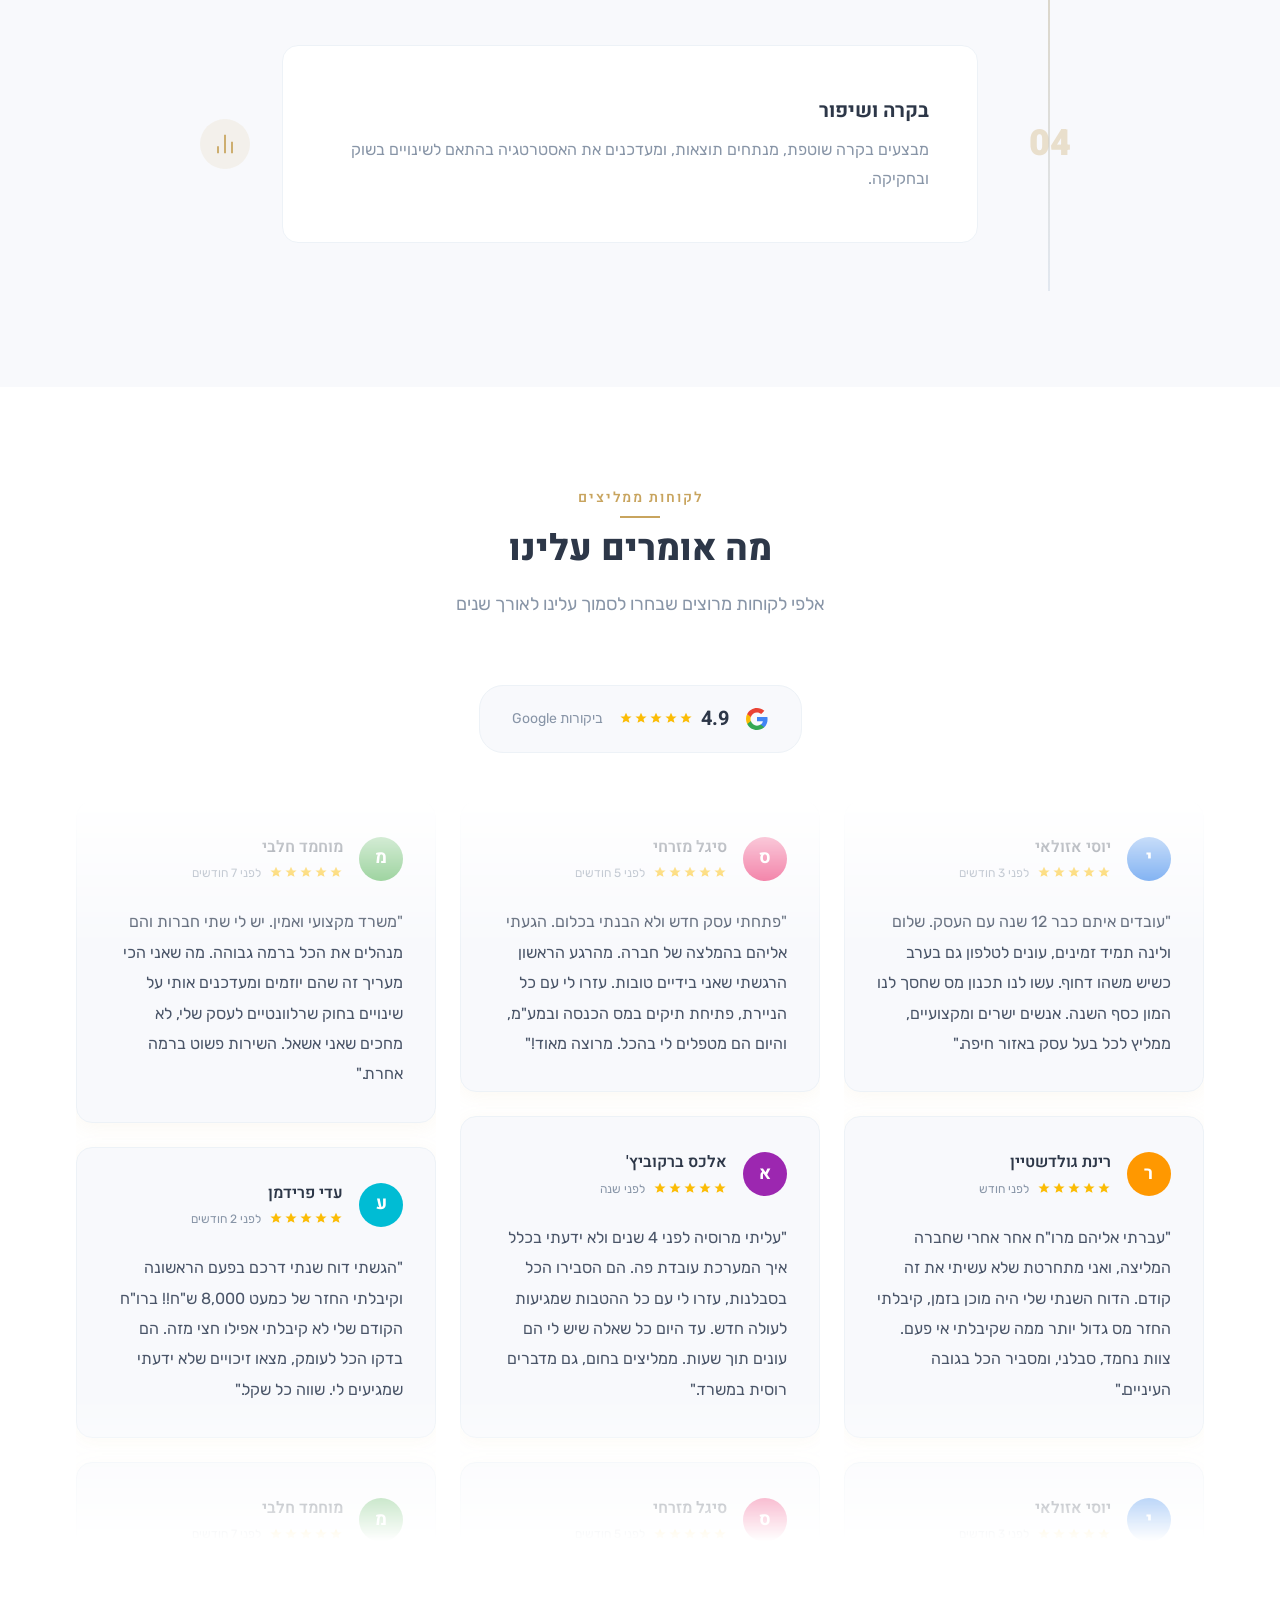
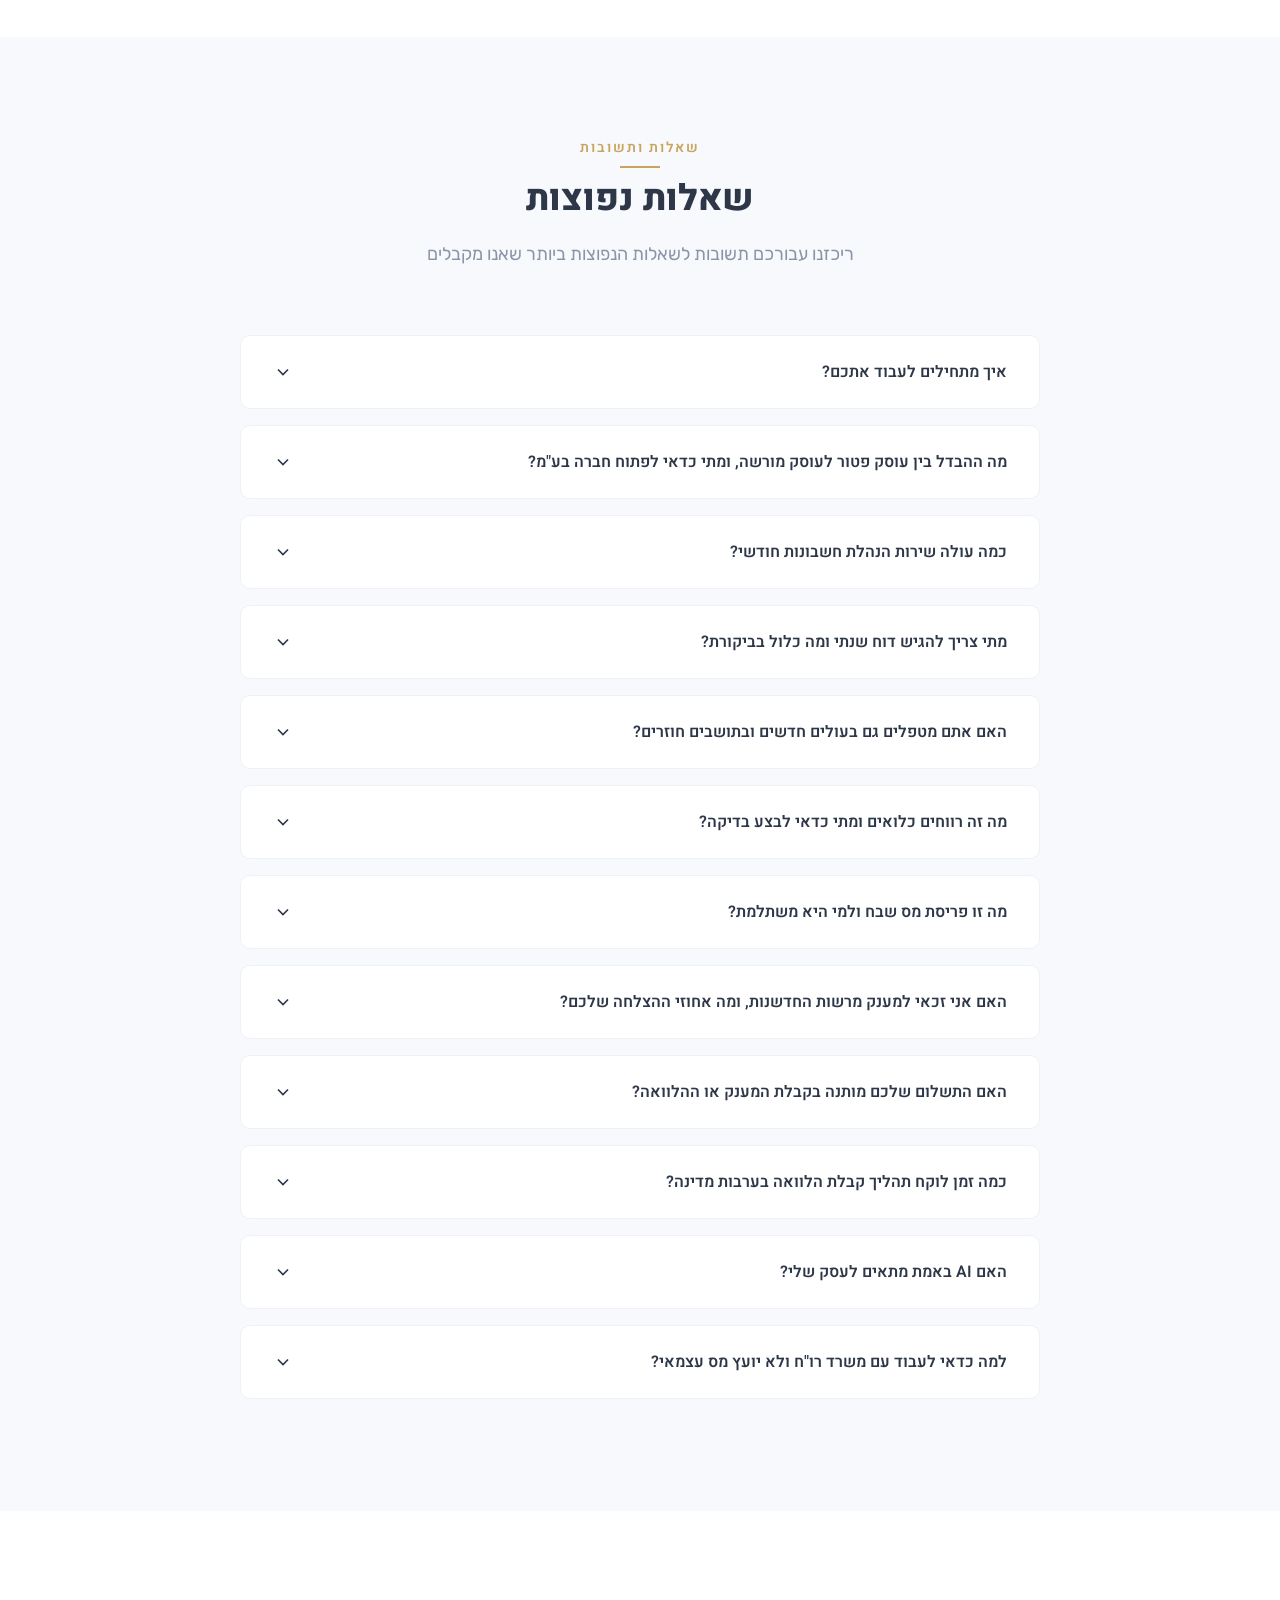
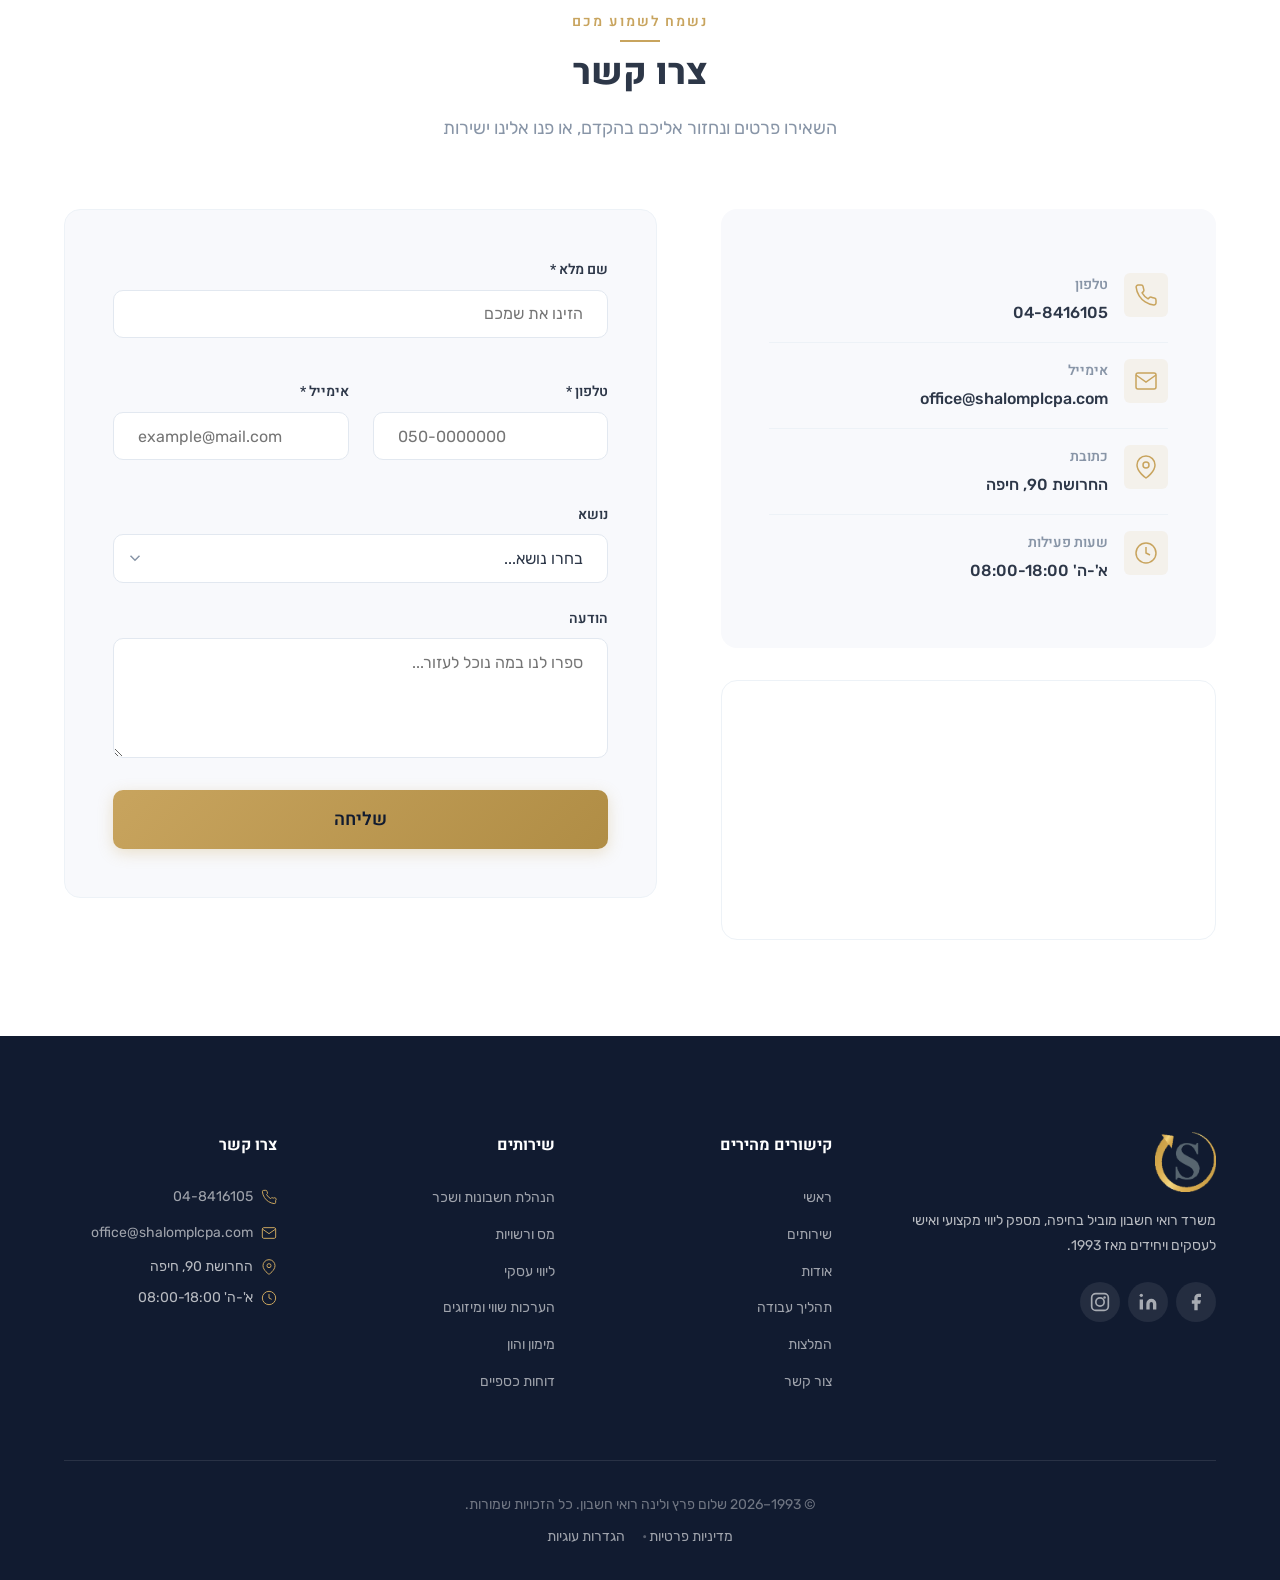
==== commit 88cff589: "שיפור נראות למנועי חיפוש ו-AI: Schema מורחב, canonical, מונים, הפניות - Schema: מזהה ישות, שמות חלופ" ====
--- a/index.html
+++ b/index.html
@@ -6,7 +6,8 @@
     <meta name="description" content="שלום פרץ ולינה רואי חשבון - משרד רואי חשבון מוביל בחיפה עם ניסיון של מעל 30 שנה. הנהלת חשבונות, ביקורת, ייעוץ מס, תכנון מס וליווי עסקי מקצועי.">
     <meta name="keywords" content="רואה חשבון חיפה, הנהלת חשבונות, ביקורת ועריכת דוחות כספיים, IFRS, US GAAP, ייעוץ מס, תכנון מס, IRS, דוחות שנתיים, הקמת חברות, ליווי עסקי, שכר ותנאים סוציאליים, רואי חשבון, מענקים מדען ראשי, רשות החדשנות, הלוואה בערבות מדינה, יועץ מענקים, תוכנית עסקית לבנק, מענקי מו&quot;פ, רווחים כלואים, בדיקת רווחים כלואים, משיכת רווחים כלואים, תכנון מס רווחים כלואים, חוק הרווחים הכלואים 2025, חיסכון במס חברות, פריסת מס שבח, טופס 7003, מס שבח חיפה, החזר מס שבח, הערכות שווי, ליווי AI לעסק, בינה מלאכותית לעסקים">
     <meta name="author" content="שלום פרץ ולינה רואי חשבון">
-    <meta name="robots" content="index, follow">
+    <meta name="robots" content="index, follow, max-snippet:-1, max-image-preview:large">
+    <link rel="canonical" href="https://shalompl-cpa.com/">
     <meta name="theme-color" content="#1a2744">
 
     <!-- Open Graph -->
@@ -42,27 +43,68 @@
     {
         "@context": "https://schema.org",
         "@type": "AccountingService",
+        "@id": "https://shalompl-cpa.com/#organization",
         "name": "שלום פרץ ולינה רואי חשבון",
-        "description": "משרד רואי חשבון מוביל בחיפה עם ניסיון של מעל 30 שנה",
-        "url": "https://shalompl-cpa.com",
+        "alternateName": ["שלום פרץ ולינה", "Shalom Peretz & Lina CPA", "Shalom Peretz and Lina Certified Public Accountants"],
+        "description": "משרד רואי חשבון בחיפה מאז 1993: הנהלת חשבונות ושכר, ביקורת ועריכת דוחות כספיים (תקינה ישראלית, IFRS, US GAAP), ייעוץ ותכנון מס, רווחים כלואים, מיסוי בינלאומי, ייצוג מול רשויות המס, פריסת מס שבח, הערכות שווי, בדיקות נאותות, מענקים והלוואות בערבות מדינה וליווי הטמעת AI בעסקים.",
+        "url": "https://shalompl-cpa.com/",
+        "logo": "https://shalompl-cpa.com/assets/images/logo.png",
+        "image": "https://shalompl-cpa.com/assets/images/og-image.jpg",
         "telephone": "+972-4-8416105",
         "email": "office@shalomplcpa.com",
         "address": {
             "@type": "PostalAddress",
             "streetAddress": "החרושת 90",
             "addressLocality": "חיפה",
+            "addressRegion": "מחוז חיפה",
             "addressCountry": "IL"
         },
-        "openingHours": "Su-Th 08:00-18:00",
+        "geo": {
+            "@type": "GeoCoordinates",
+            "latitude": 32.8091083,
+            "longitude": 35.0550684
+        },
+        "openingHoursSpecification": [{
+            "@type": "OpeningHoursSpecification",
+            "dayOfWeek": ["Sunday", "Monday", "Tuesday", "Wednesday", "Thursday"],
+            "opens": "08:00",
+            "closes": "18:00"
+        }],
         "foundingDate": "1993",
-        "areaServed": {
-            "@type": "City",
-            "name": "חיפה"
+        "areaServed": [
+            {"@type": "City", "name": "חיפה"},
+            {"@type": "Place", "name": "הקריות"},
+            {"@type": "Place", "name": "חוצות המפרץ"},
+            {"@type": "AdministrativeArea", "name": "צפון ישראל"},
+            {"@type": "Country", "name": "ישראל"}
+        ],
+        "knowsLanguage": ["he", "en", "ru", "ar"],
+        "priceRange": "$$",
+        "hasOfferCatalog": {
+            "@type": "OfferCatalog",
+            "name": "שירותי המשרד",
+            "itemListElement": [
+                {"@type": "Offer", "itemOffered": {"@type": "Service", "name": "הנהלת חשבונות"}},
+                {"@type": "Offer", "itemOffered": {"@type": "Service", "name": "שכר ותנאים סוציאליים"}},
+                {"@type": "Offer", "itemOffered": {"@type": "Service", "name": "ביקורת ועריכת דוחות כספיים (IFRS, US GAAP, תקינה ישראלית)"}},
+                {"@type": "Offer", "itemOffered": {"@type": "Service", "name": "דוחות שנתיים ליחידים, עצמאים וחברות"}},
+                {"@type": "Offer", "itemOffered": {"@type": "Service", "name": "ייעוץ מס ותכנון מס"}},
+                {"@type": "Offer", "itemOffered": {"@type": "Service", "name": "בדיקת רווחים כלואים"}},
+                {"@type": "Offer", "itemOffered": {"@type": "Service", "name": "ייצוג מול רשויות המס"}},
+                {"@type": "Offer", "itemOffered": {"@type": "Service", "name": "מיסוי בינלאומי, עולים חדשים ותושבים חוזרים"}},
+                {"@type": "Offer", "itemOffered": {"@type": "Service", "name": "פריסת מס שבח"}},
+                {"@type": "Offer", "itemOffered": {"@type": "Service", "name": "הקמת חברות ועוסקים"}},
+                {"@type": "Offer", "itemOffered": {"@type": "Service", "name": "הערכות שווי חברות"}},
+                {"@type": "Offer", "itemOffered": {"@type": "Service", "name": "בדיקות נאותות (Due Diligence)"}},
+                {"@type": "Offer", "itemOffered": {"@type": "Service", "name": "מענקים ממשלתיים ורשות החדשנות"}},
+                {"@type": "Offer", "itemOffered": {"@type": "Service", "name": "הלוואות בערבות מדינה"}},
+                {"@type": "Offer", "itemOffered": {"@type": "Service", "name": "ליווי והטמעת AI לעסק"}}
+            ]
         },
-        "priceRange": "$$",
         "sameAs": [
             "https://www.facebook.com/shalomplcpa",
-            "https://www.linkedin.com/company/shalom-peretz-lina-cpa"
+            "https://www.linkedin.com/company/shalom-peretz-lina-cpa",
+            "https://www.instagram.com/shalomplcpa"
         ]
     }
     </script>
@@ -242,7 +284,7 @@
                                 <circle cx="12" cy="12" r="10"/>
                             </svg>
                         </div>
-                        <div class="stat-number" data-target="33">0</div>
+                        <div class="stat-number" data-target="33">33</div>
                         <div class="stat-suffix">+</div>
                         <div class="stat-label" data-i18n="stat_years">שנות ניסיון</div>
                     </div>
@@ -255,7 +297,7 @@
                                 <path d="M16 3.13a4 4 0 0 1 0 7.75"/>
                             </svg>
                         </div>
-                        <div class="stat-number" data-target="1000">0</div>
+                        <div class="stat-number" data-target="1000">1,000</div>
                         <div class="stat-suffix">+</div>
                         <div class="stat-label" data-i18n="stat_clients">לקוחות מרוצים</div>
                     </div>
@@ -266,7 +308,7 @@
                                 <polyline points="22 4 12 14.01 9 11.01"/>
                             </svg>
                         </div>
-                        <div class="stat-number" data-target="5000">0</div>
+                        <div class="stat-number" data-target="5000">5,000</div>
                         <div class="stat-suffix">+</div>
                         <div class="stat-label" data-i18n="stat_projects">פרויקטים שהושלמו</div>
                     </div>
@@ -276,7 +318,7 @@
                                 <path d="M12 2l3.09 6.26L22 9.27l-5 4.87 1.18 6.88L12 17.77l-6.18 3.25L7 14.14 2 9.27l6.91-1.01L12 2z"/>
                             </svg>
                         </div>
-                        <div class="stat-value"><div class="stat-number" data-target="100">0</div><div class="stat-suffix">%</div></div>
+                        <div class="stat-value"><div class="stat-number" data-target="100">100</div><div class="stat-suffix">%</div></div>
                         <div class="stat-label" data-i18n="stat_commitment">מחויבות ללקוח</div>
                     </div>
                 </div>
@@ -387,7 +429,7 @@
                             <p class="service-desc" data-i18n="svc_tax_2_desc">תכנון מס רב-שנתי המותאם למבנה העסקי – חיסכון משמעותי בישראל ובחו"ל (IRS) בעמידה מלאה בחוק.</p>
                         </article>
                         <article class="service-card service-card-highlight">
-                            <span class="service-badge">NEW · 2025</span>
+                            <span class="service-badge">NEW</span>
                             <div class="service-icon">
                                 <svg viewBox="0 0 40 40" width="32" height="32" fill="none" stroke="currentColor" stroke-width="1.25" aria-hidden="true">
                                     <rect x="9" y="17" width="22" height="17" rx="2"/>
@@ -442,7 +484,7 @@
                             <p class="panel-detail-subtitle" data-i18n="det_tax_sub">מבט רחב על כל מרחב המיסוי – מס הכנסה, מע"מ, ביטוח לאומי, מיסוי מקרקעין, IRS והרפורמה של הרווחים הכלואים – כדי לזהות איפה אתם משלמים יותר מהנדרש.</p>
                             <ul class="panel-trust" role="list">
                                 <li class="panel-trust-badge"><svg viewBox="0 0 24 24" width="20" height="20" fill="none" stroke="currentColor" stroke-width="1.8" aria-hidden="true"><path d="M12 2L2 7l10 5 10-5-10-5z"/><path d="M2 17l10 5 10-5M2 12l10 5 10-5"/></svg><span data-i18n="trust_tax_1">מומחיות בישראל ובחו"ל (IRS)</span></li>
-                                <li class="panel-trust-badge"><svg viewBox="0 0 24 24" width="20" height="20" fill="none" stroke="currentColor" stroke-width="1.8" aria-hidden="true"><circle cx="12" cy="12" r="10"/><path d="M8 12l3 3 5-6" stroke-linecap="round" stroke-linejoin="round"/></svg><span data-i18n="trust_tax_2">עדכון שוטף לרפורמות 2025</span></li>
+                                <li class="panel-trust-badge"><svg viewBox="0 0 24 24" width="20" height="20" fill="none" stroke="currentColor" stroke-width="1.8" aria-hidden="true"><circle cx="12" cy="12" r="10"/><path d="M8 12l3 3 5-6" stroke-linecap="round" stroke-linejoin="round"/></svg><span data-i18n="trust_tax_2">עדכון שוטף לחקיקה 2025–2026</span></li>
                                 <li class="panel-trust-badge"><svg viewBox="0 0 24 24" width="20" height="20" fill="none" stroke="currentColor" stroke-width="1.8" aria-hidden="true"><path d="M12 2v20M2 12h20" stroke-linecap="round"/></svg><span data-i18n="trust_tax_3">תכנון רב-שנתי (לא רגעי)</span></li>
                                 <li class="panel-trust-badge"><svg viewBox="0 0 24 24" width="20" height="20" fill="none" stroke="currentColor" stroke-width="1.8" aria-hidden="true"><path d="M3 21h18M6 21v-8M10 21v-12M14 21v-6M18 21v-10" stroke-linecap="round"/></svg><span data-i18n="trust_tax_4">אחוזי הצלחה גבוהים בייצוג</span></li>
                             </ul>
@@ -1394,7 +1436,7 @@
                 </div>
             </div>
             <div class="footer-bottom">
-                <p>&copy; 2024 שלום פרץ ולינה רואי חשבון. כל הזכויות שמורות.</p>
+                <p>&copy; 1993–2026 שלום פרץ ולינה רואי חשבון. כל הזכויות שמורות.</p>
                 <ul class="footer-legal">
                     <li><a href="privacy-policy.html">מדיניות פרטיות</a></li>
                     <li><button type="button" class="cc-footer-link" data-cc-open>הגדרות עוגיות</button></li>
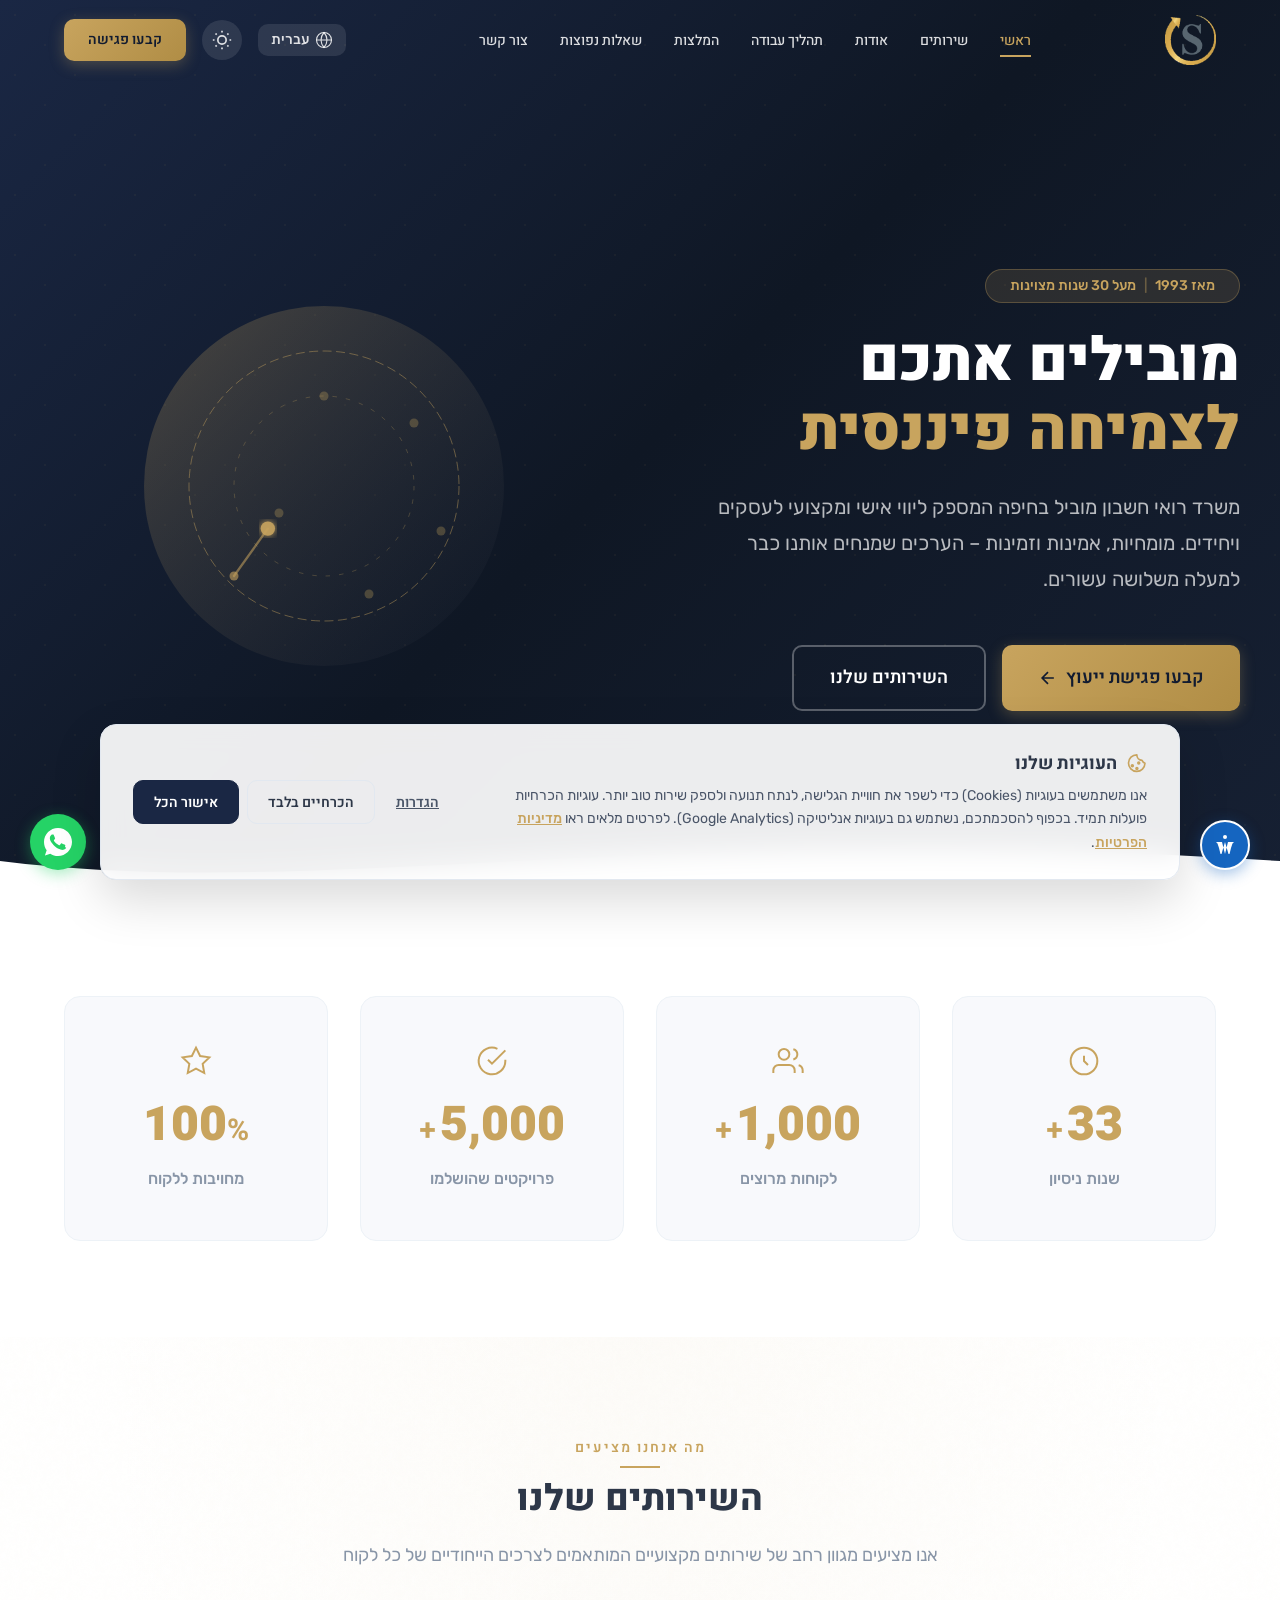
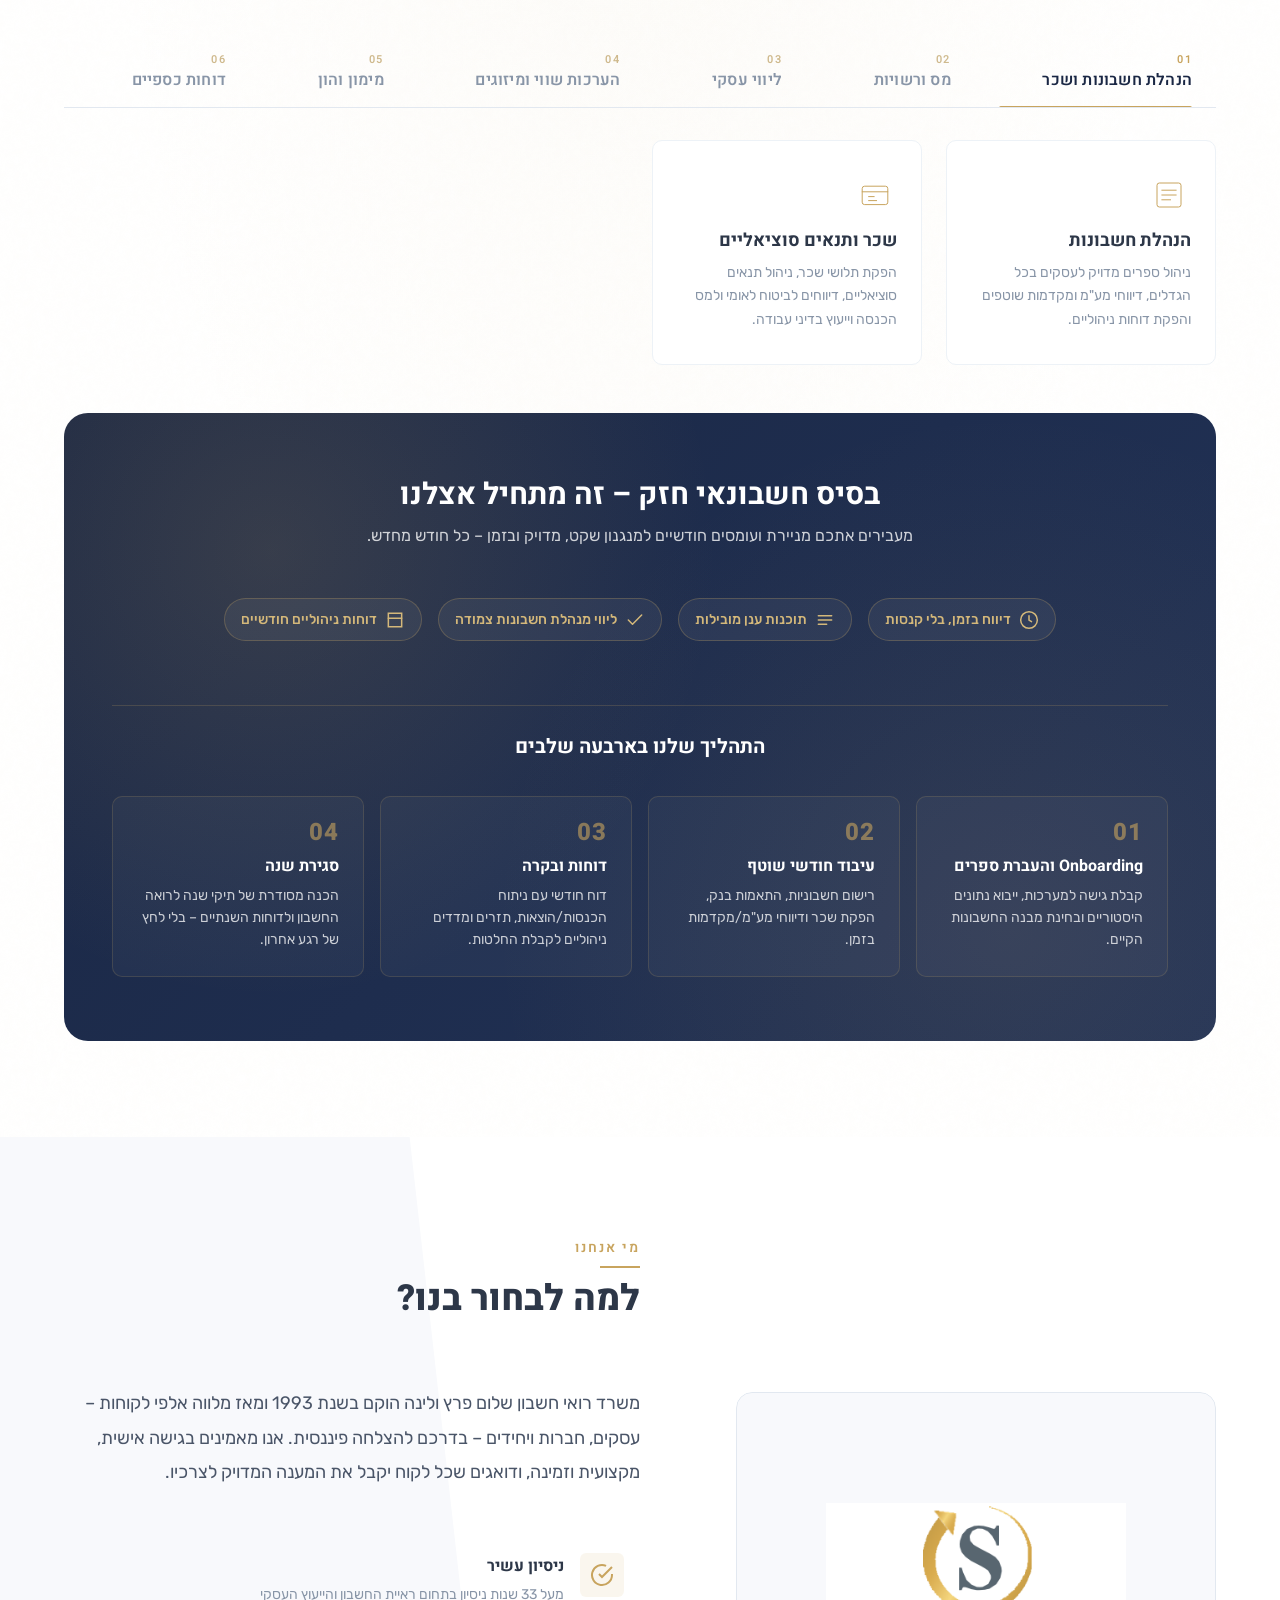
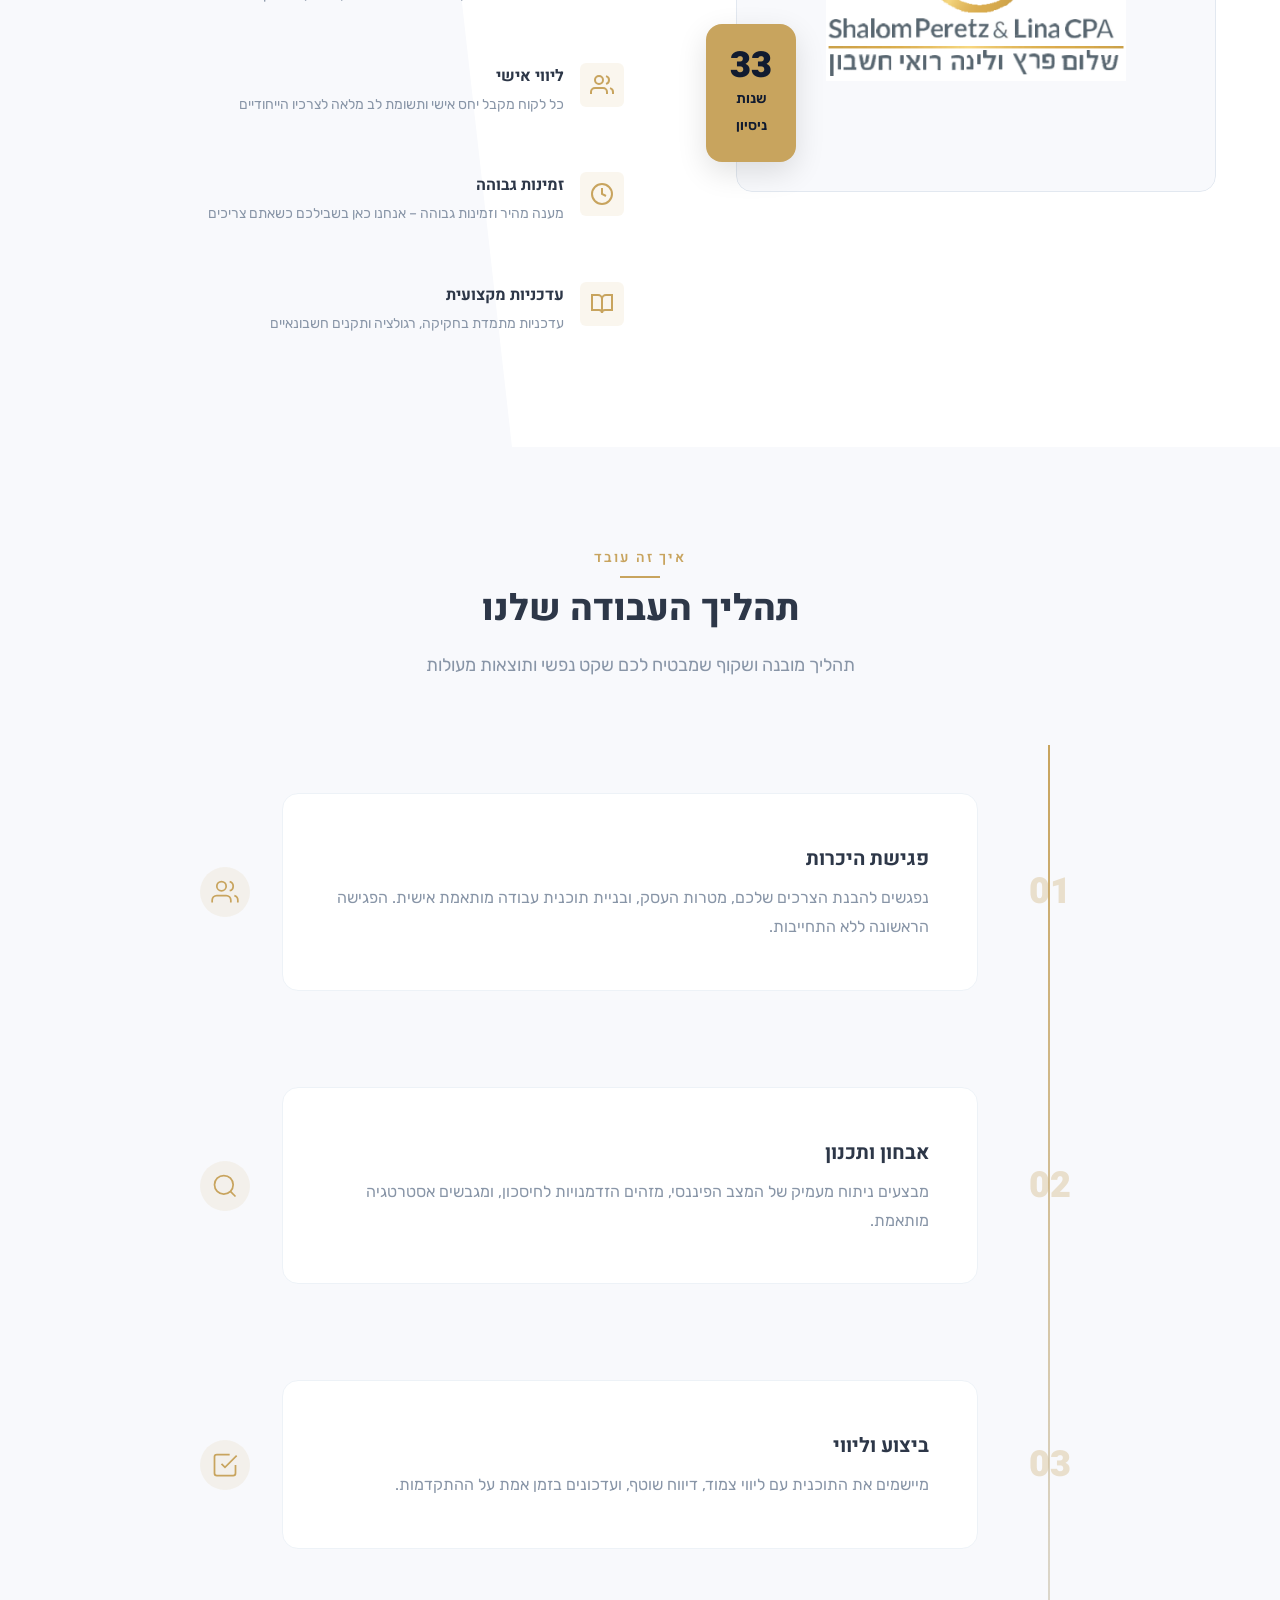
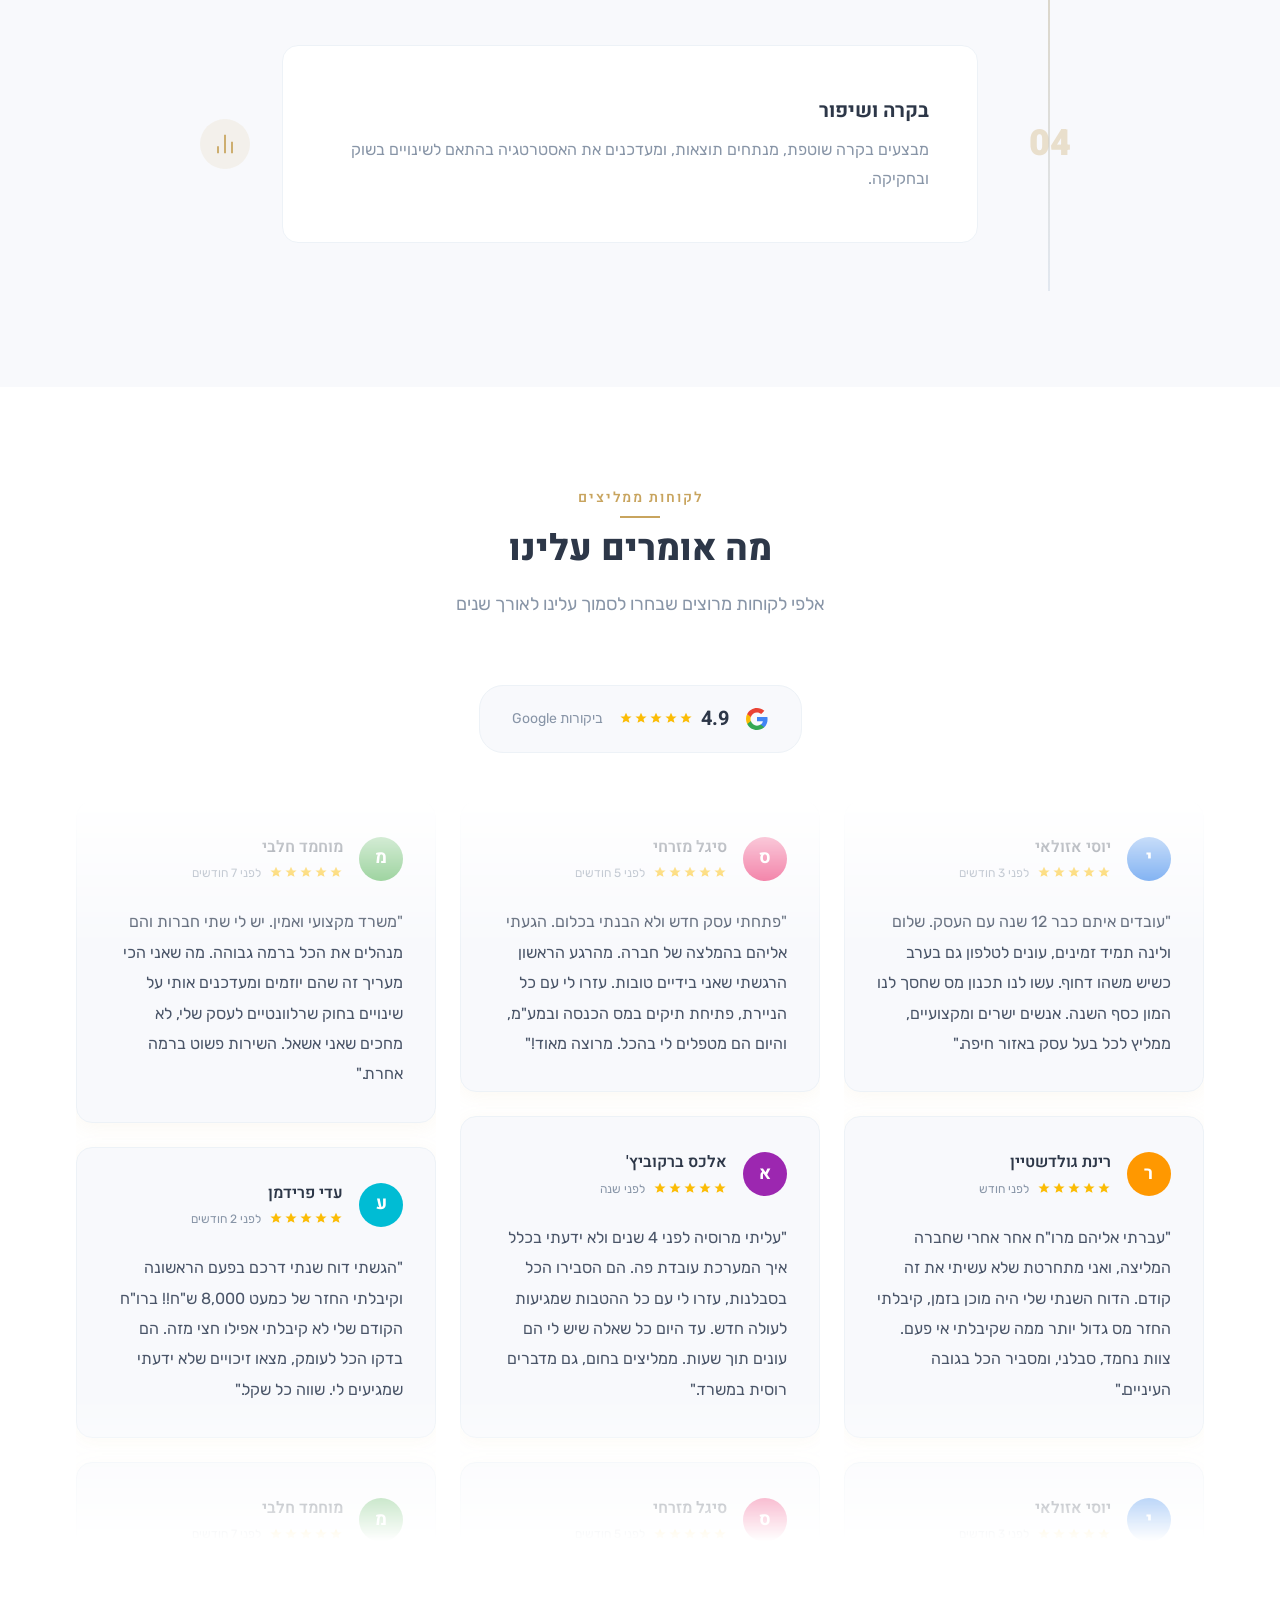
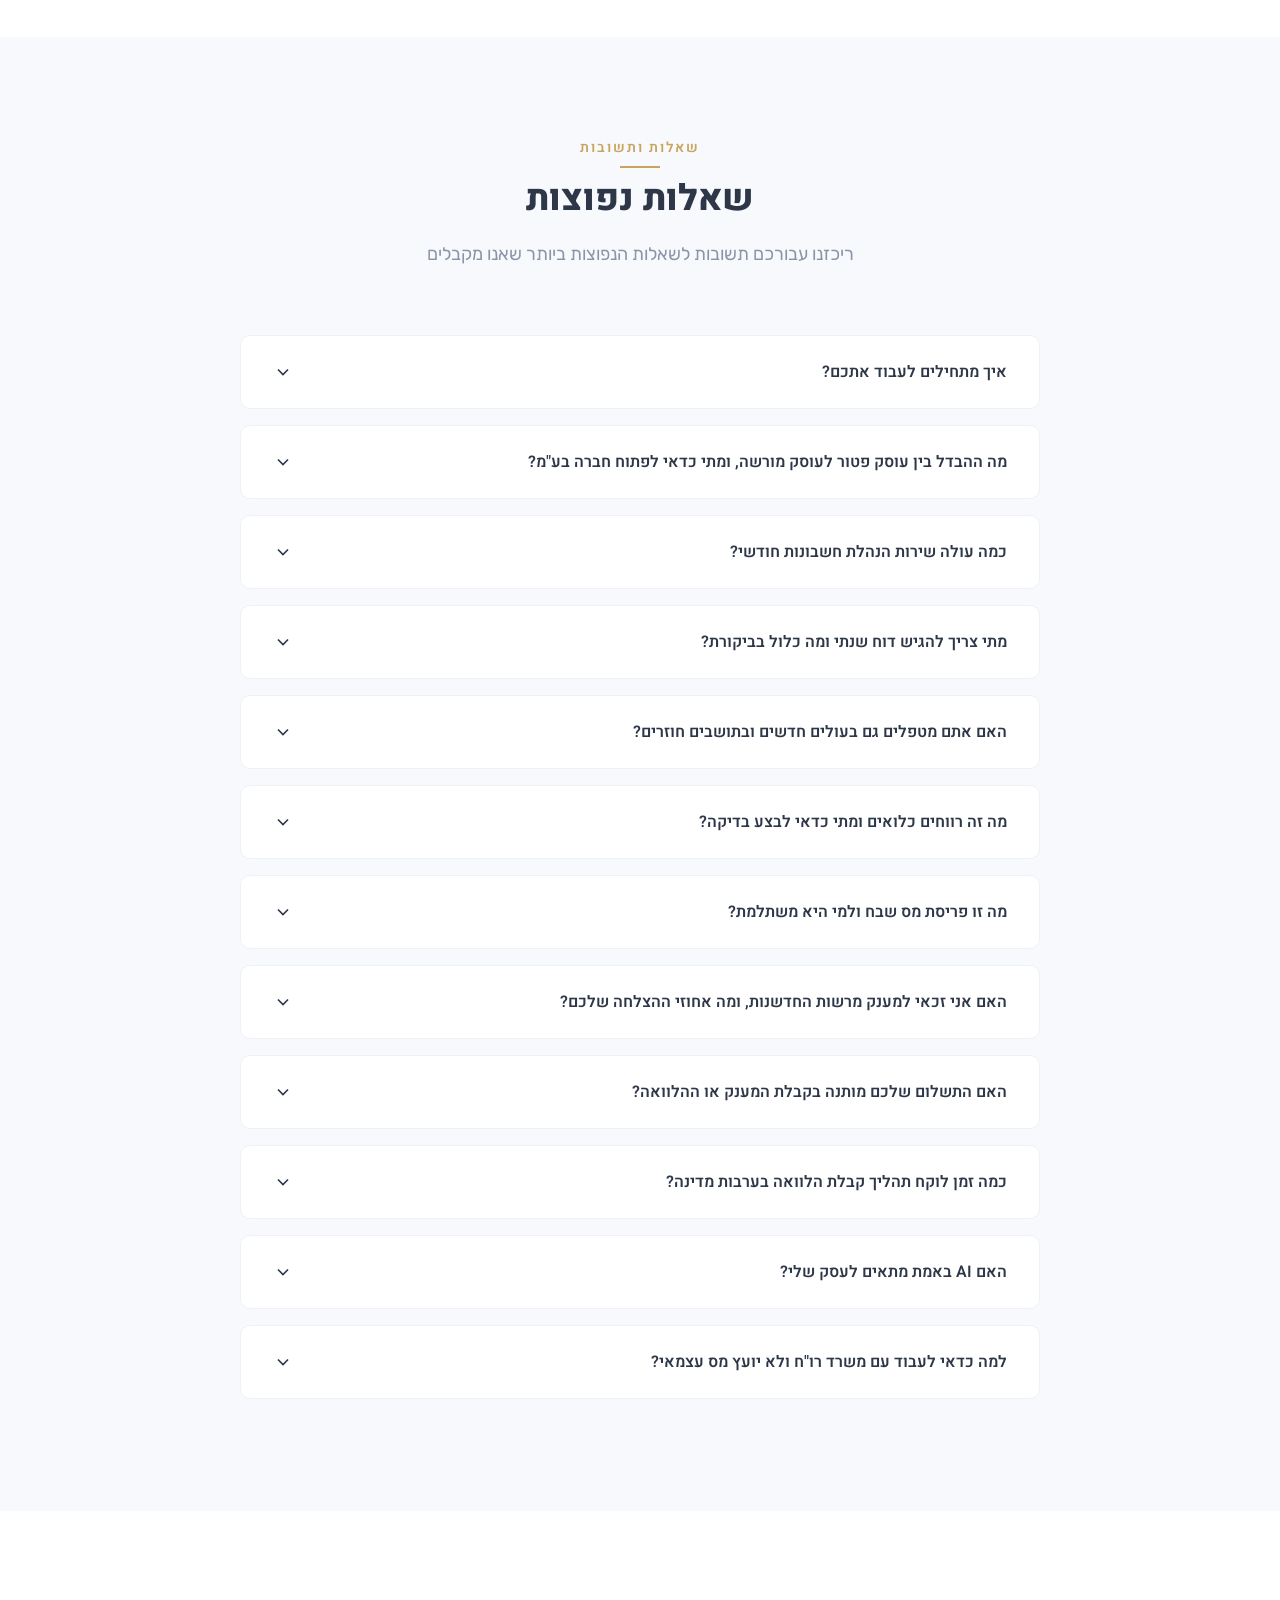
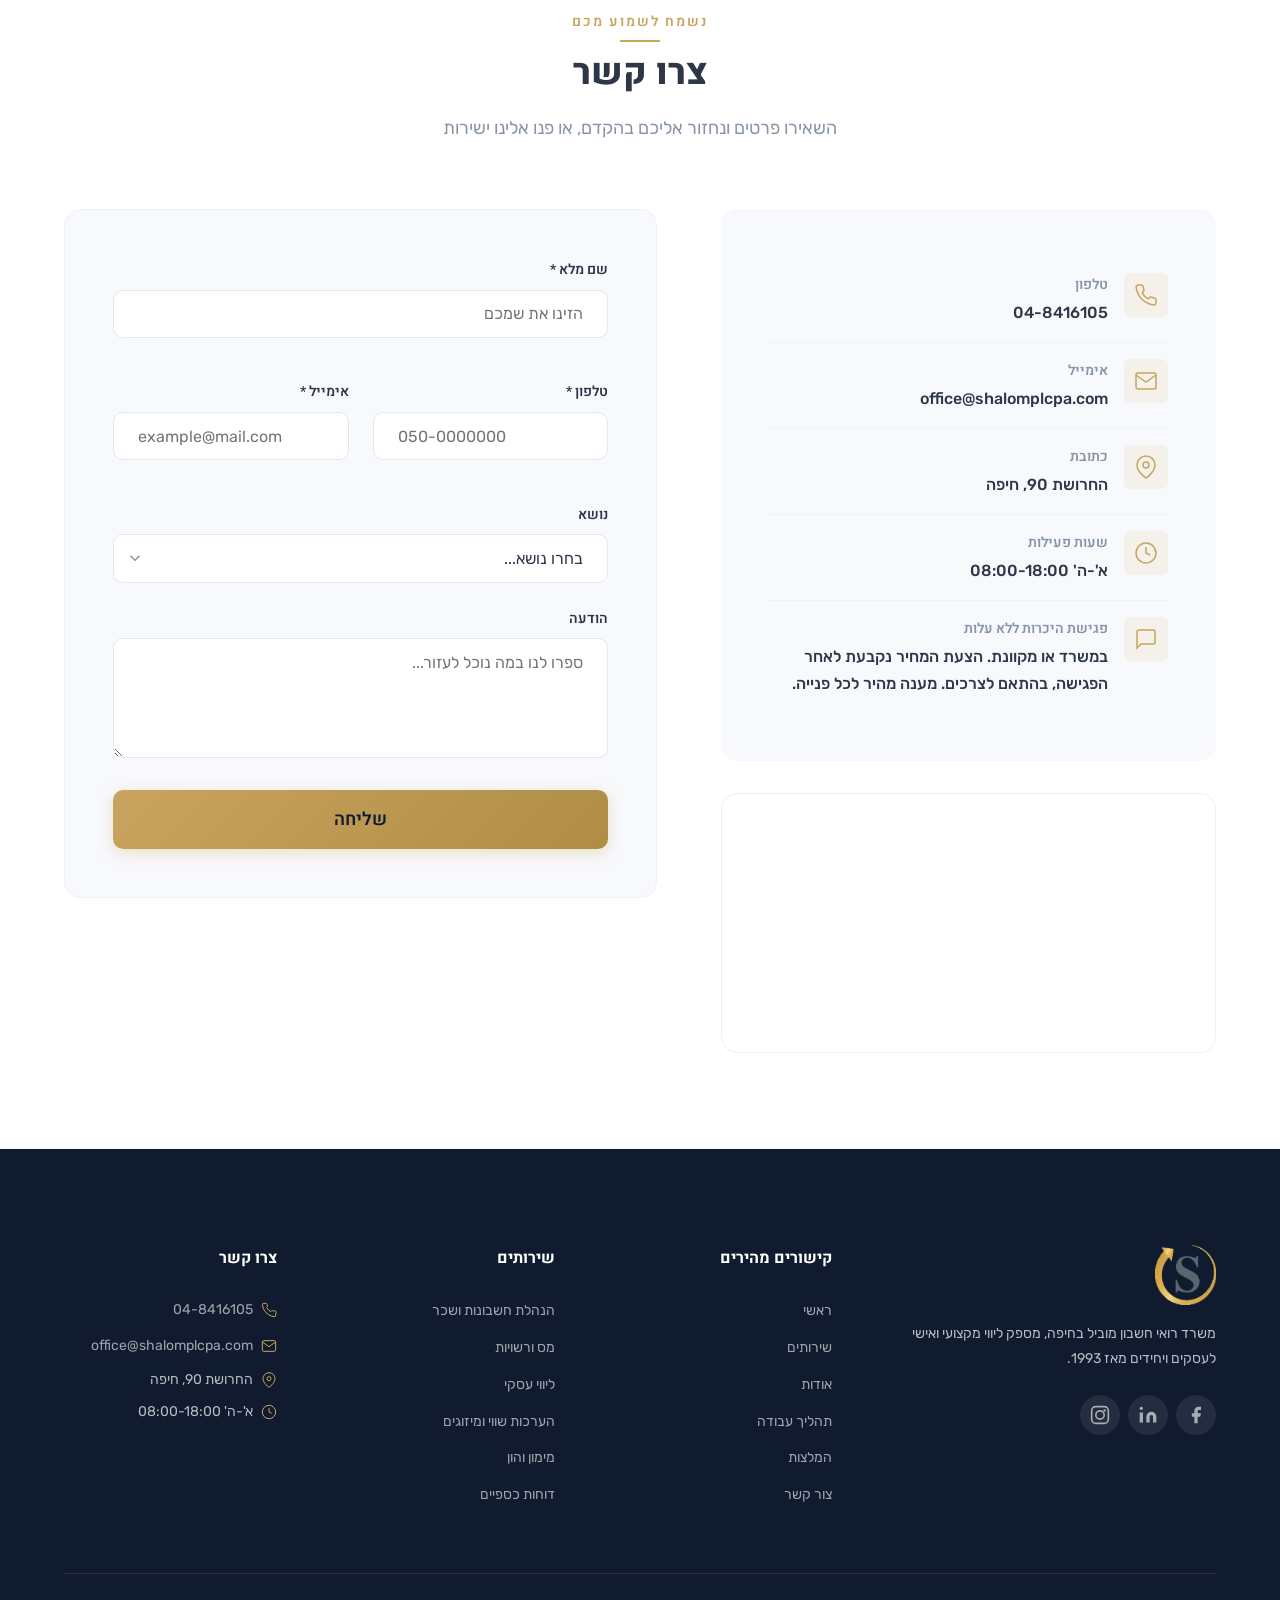
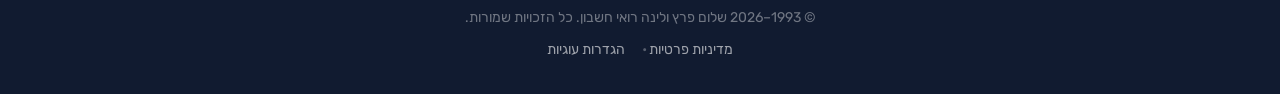
==== commit c76fa712: "התאמה לסוכני AI: llms.txt ופרטי פגישת היכרות בעמוד יצירת קשר - llms.txt: תקציר המשרד, שירותים, אזורי" ====
--- a/index.html
+++ b/index.html
@@ -1282,6 +1282,17 @@
                                     <p>א'-ה' 08:00-18:00</p>
                                 </div>
                             </div>
+                            <div class="contact-item">
+                                <div class="contact-icon">
+                                    <svg viewBox="0 0 24 24" width="24" height="24" fill="none" stroke="var(--color-accent)" stroke-width="1.5">
+                                        <path d="M21 15a2 2 0 0 1-2 2H7l-4 4V5a2 2 0 0 1 2-2h14a2 2 0 0 1 2 2z"/>
+                                    </svg>
+                                </div>
+                                <div>
+                                    <h4 data-i18n="contact_meeting_label">פגישת היכרות ללא עלות</h4>
+                                    <p data-i18n="contact_meeting">במשרד או מקוונת. הצעת המחיר נקבעת לאחר הפגישה, בהתאם לצרכים. מענה מהיר לכל פנייה.</p>
+                                </div>
+                            </div>
                         </div>
                         <!-- מפה -->
                         <div class="contact-map">
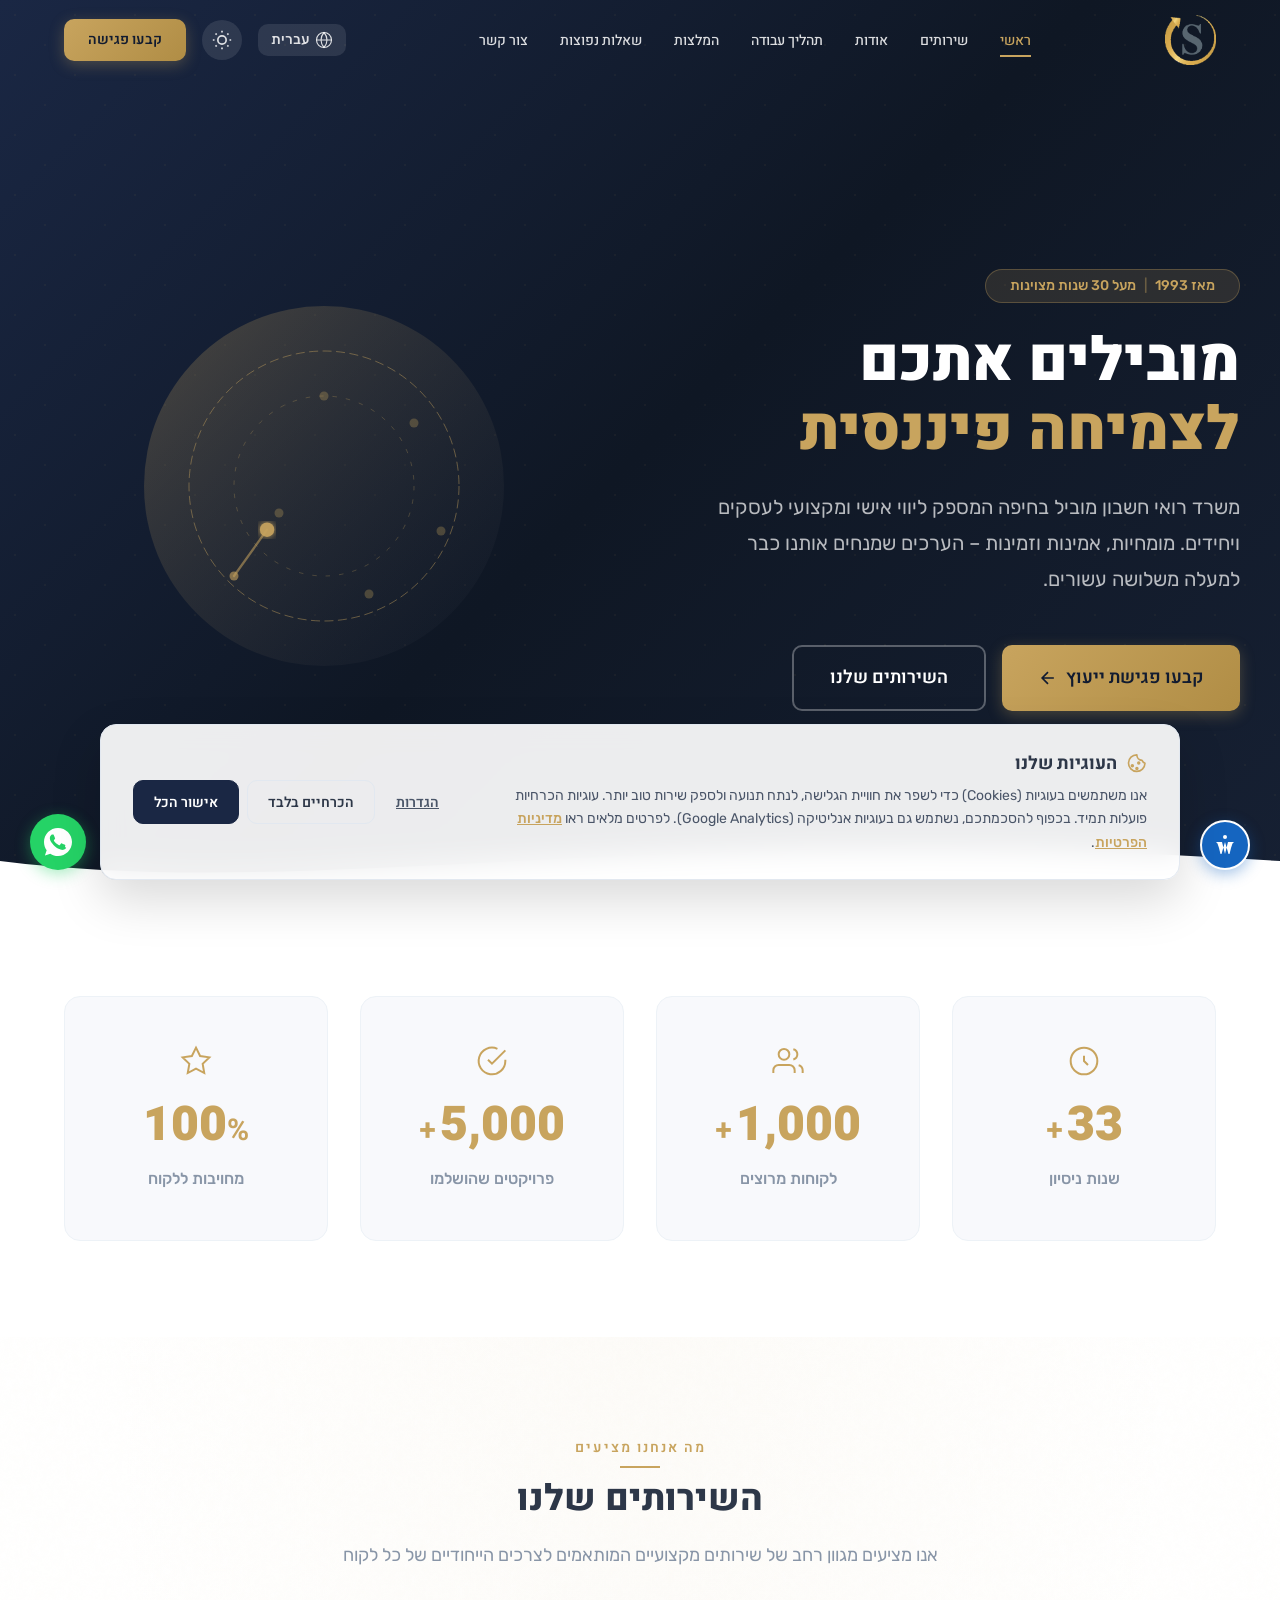
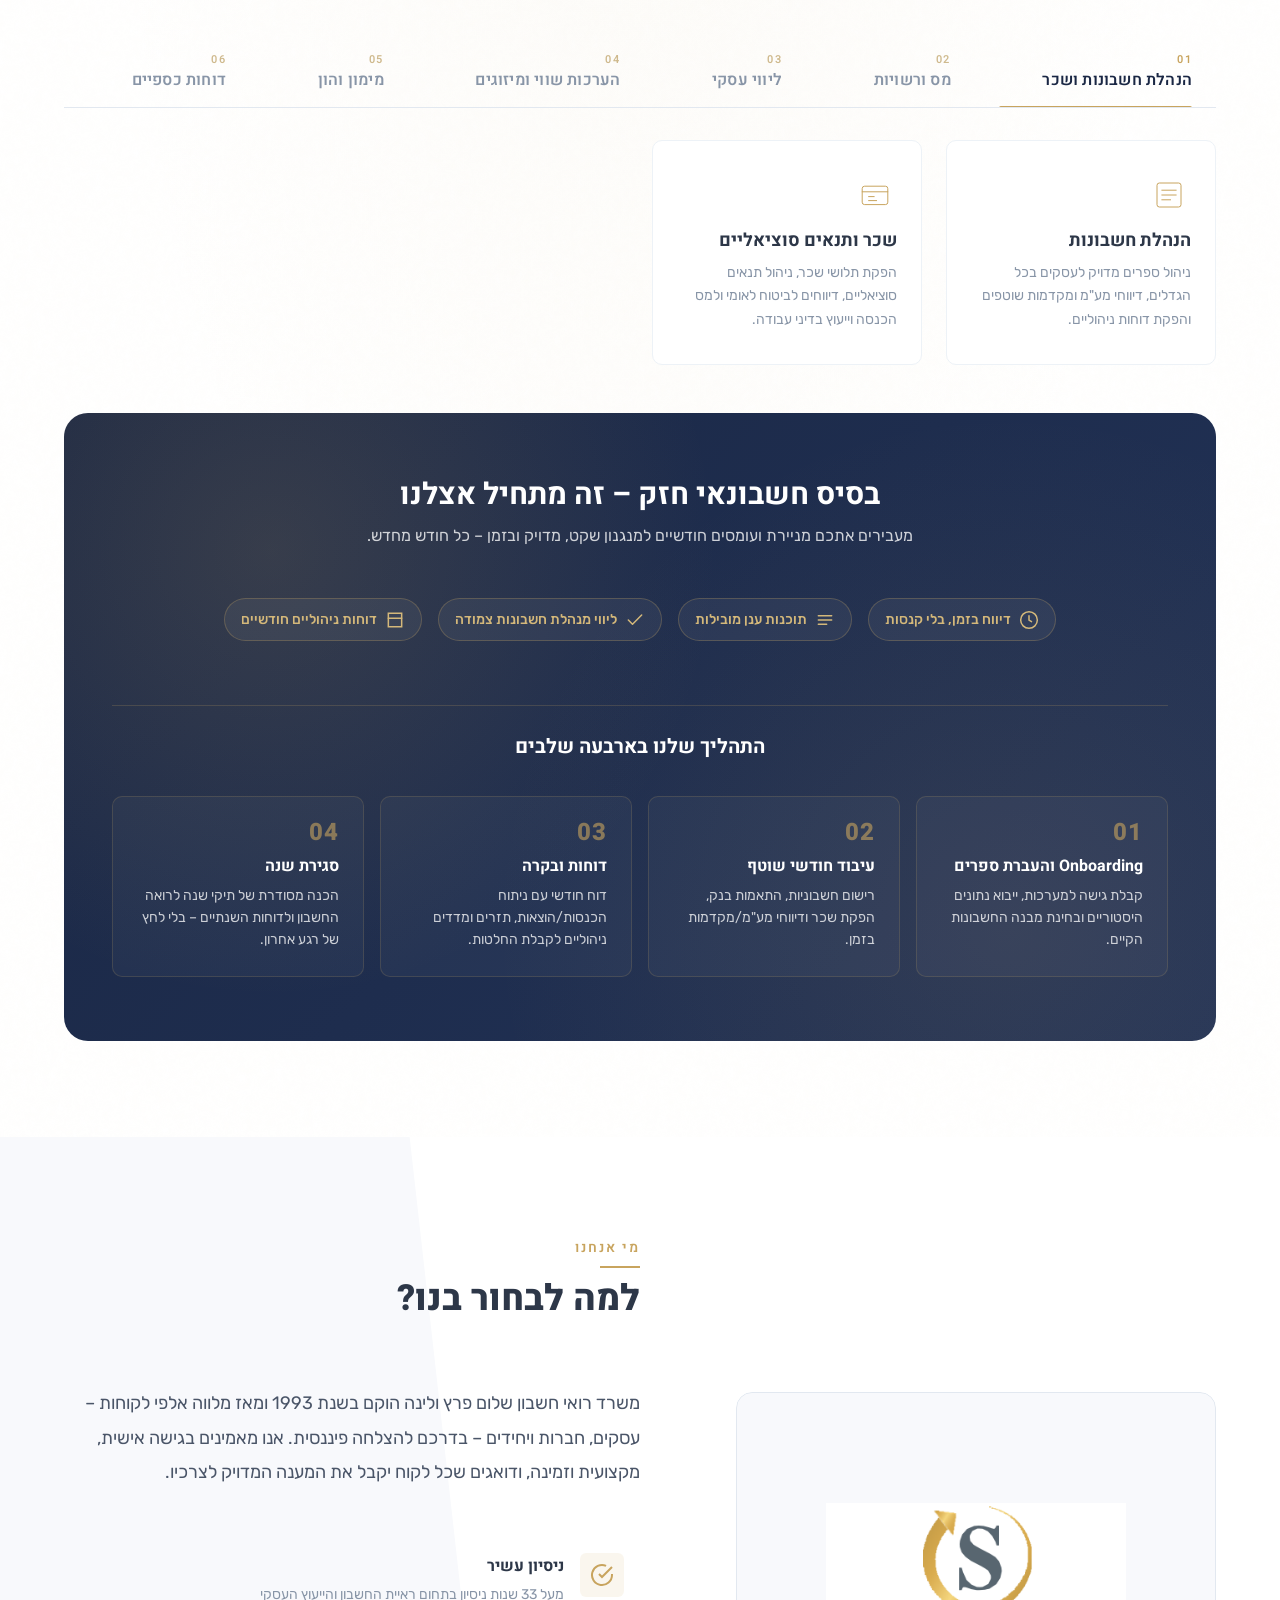
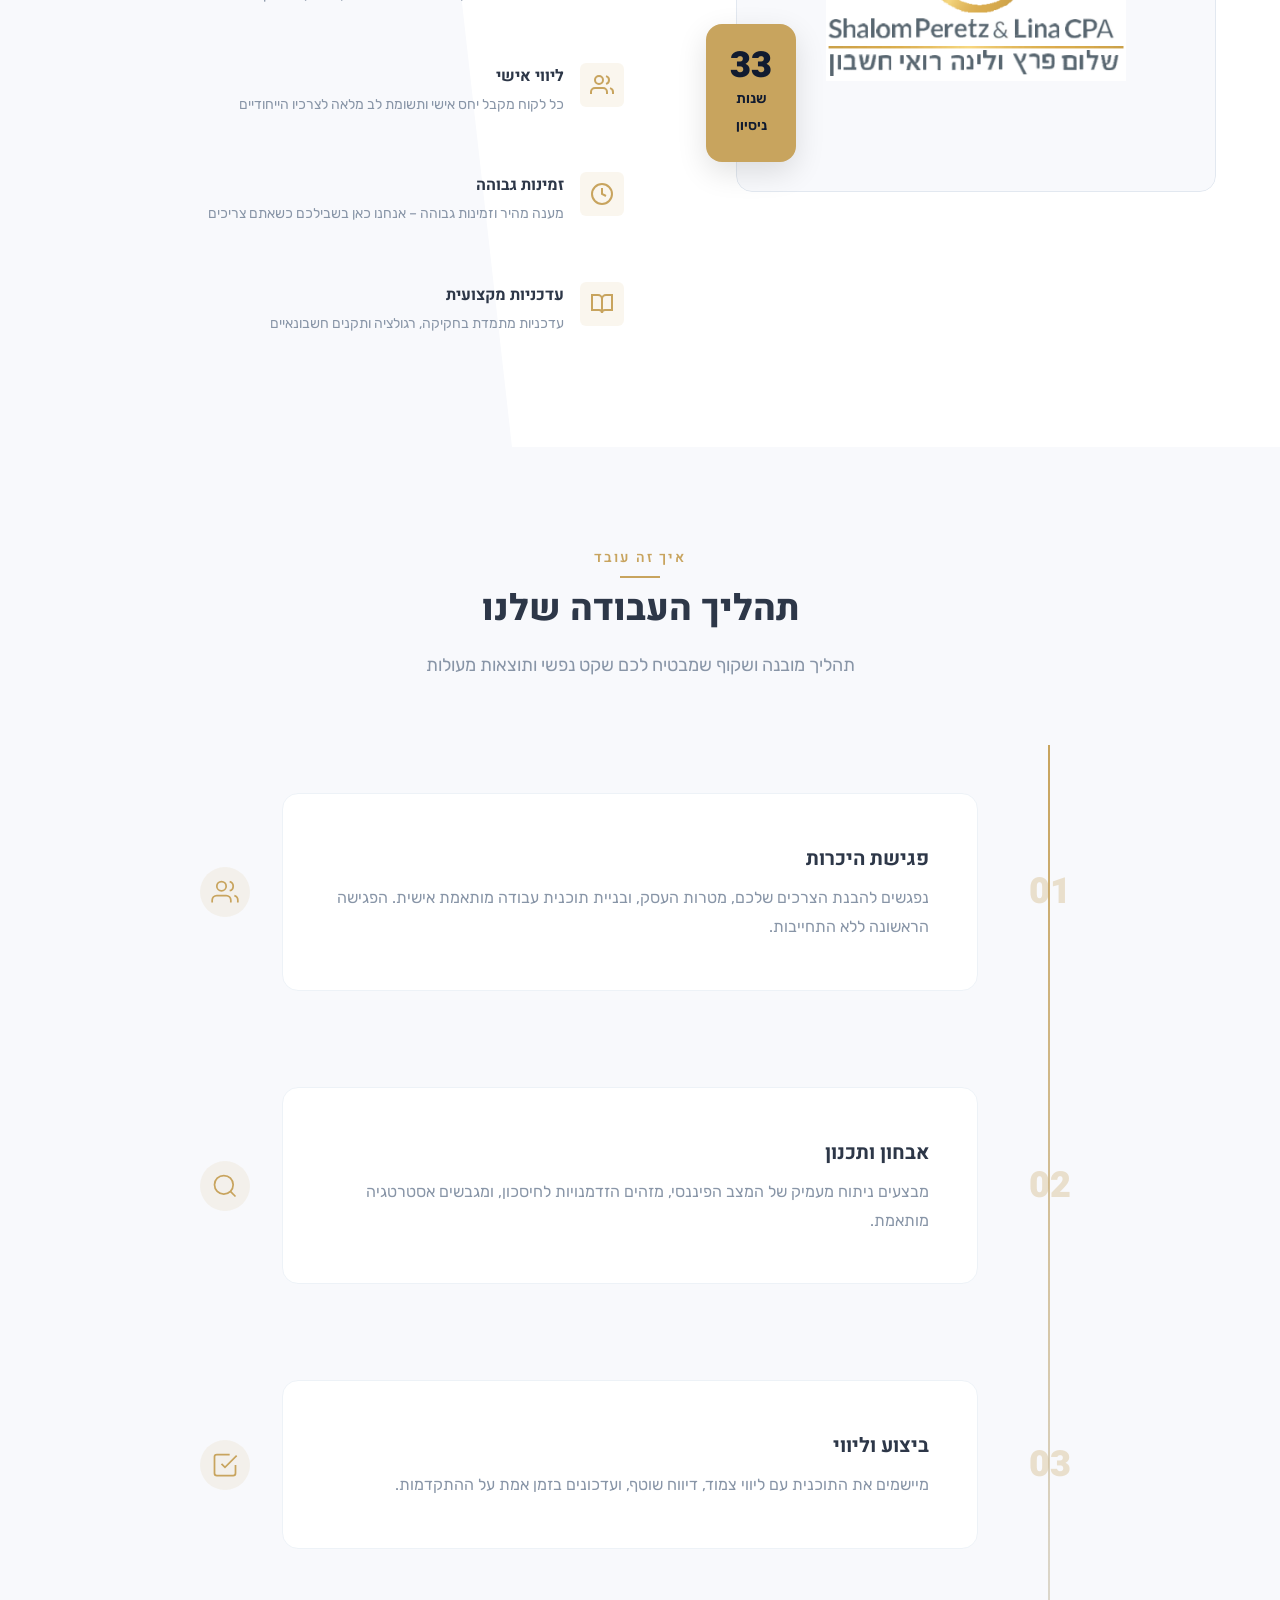
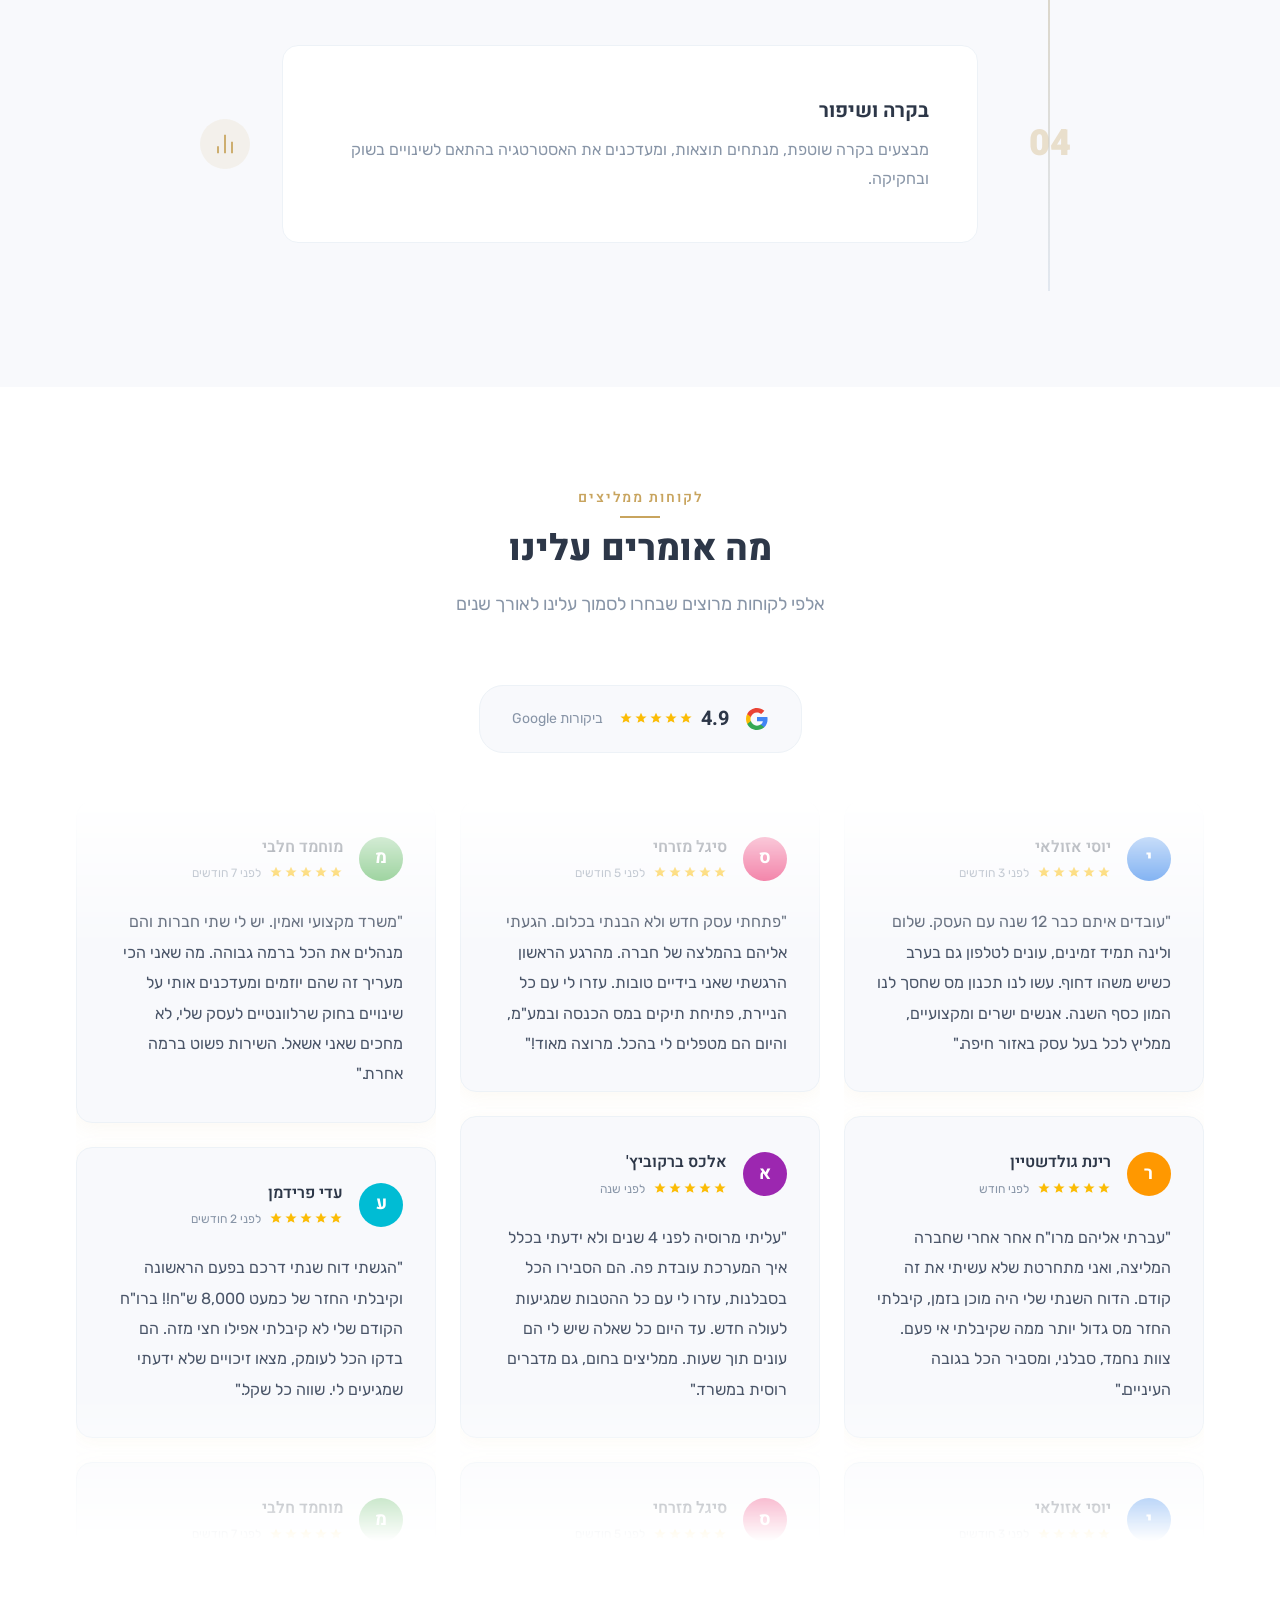
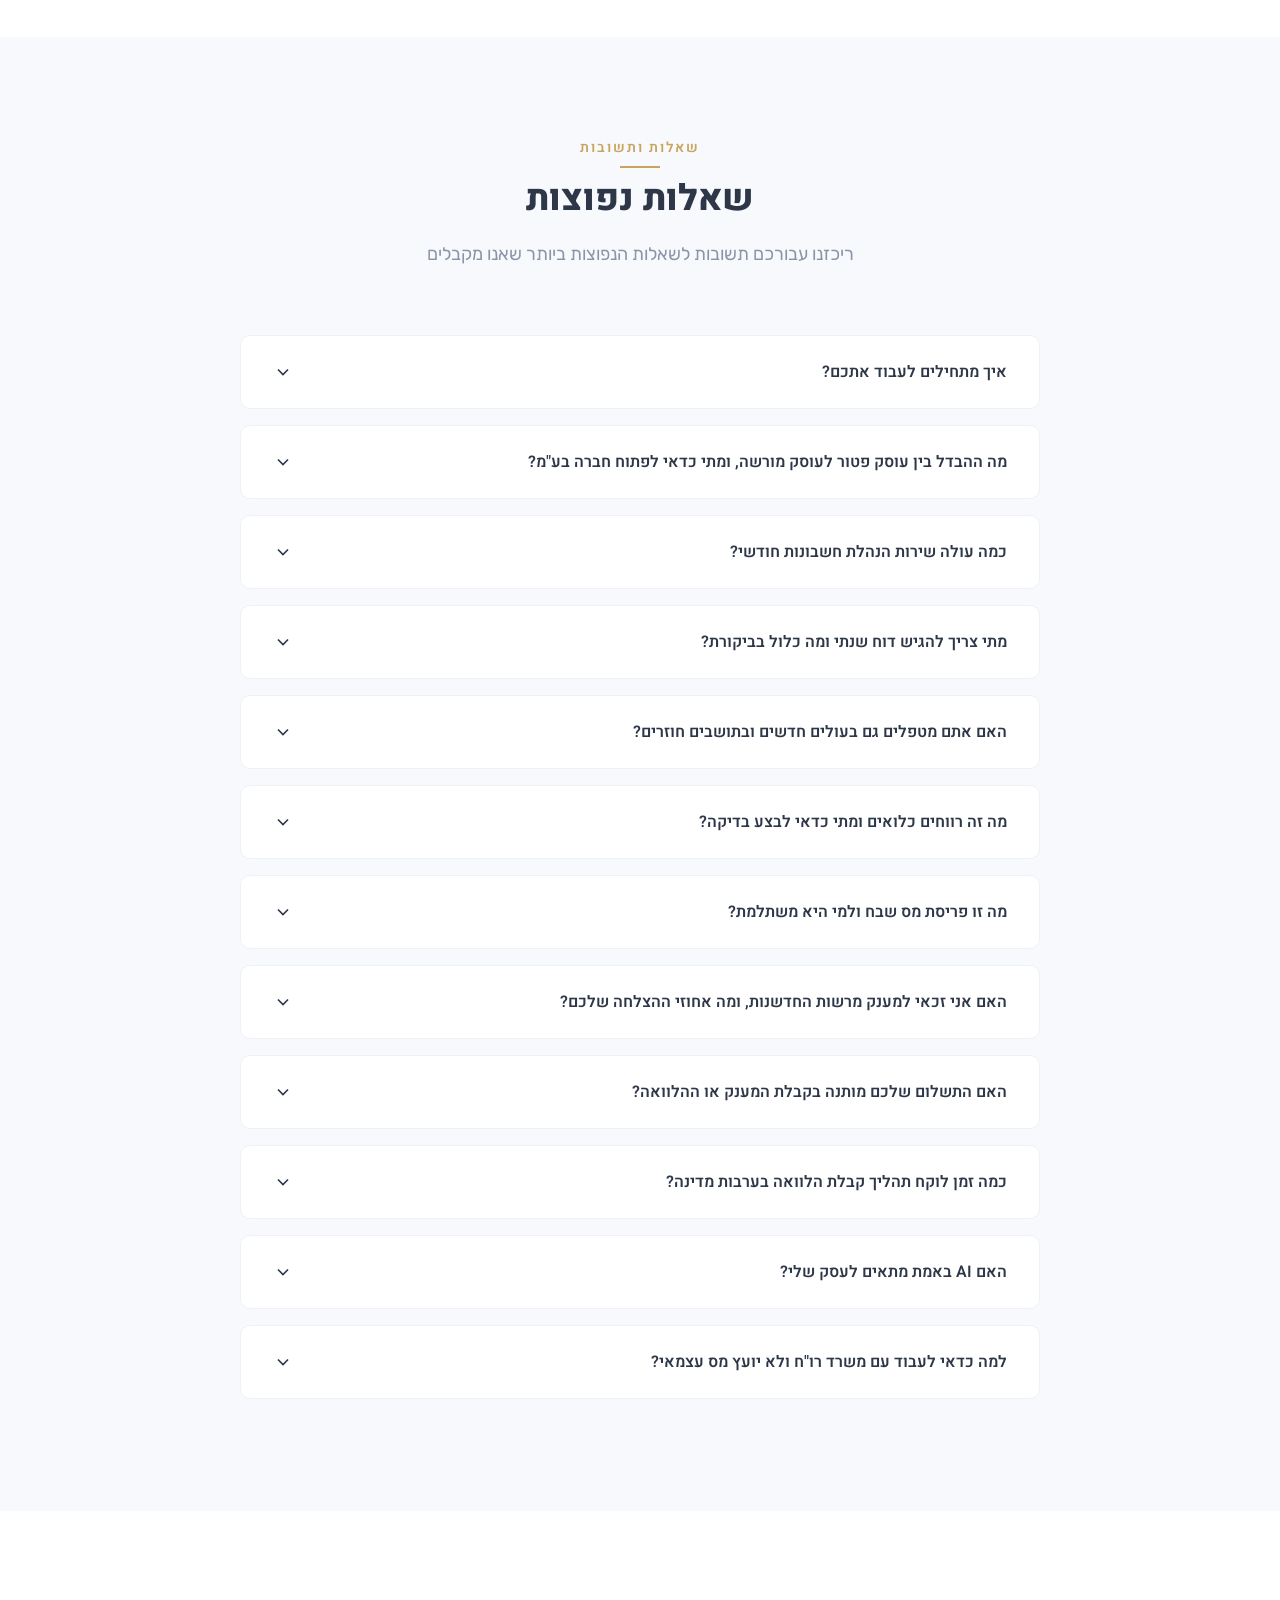
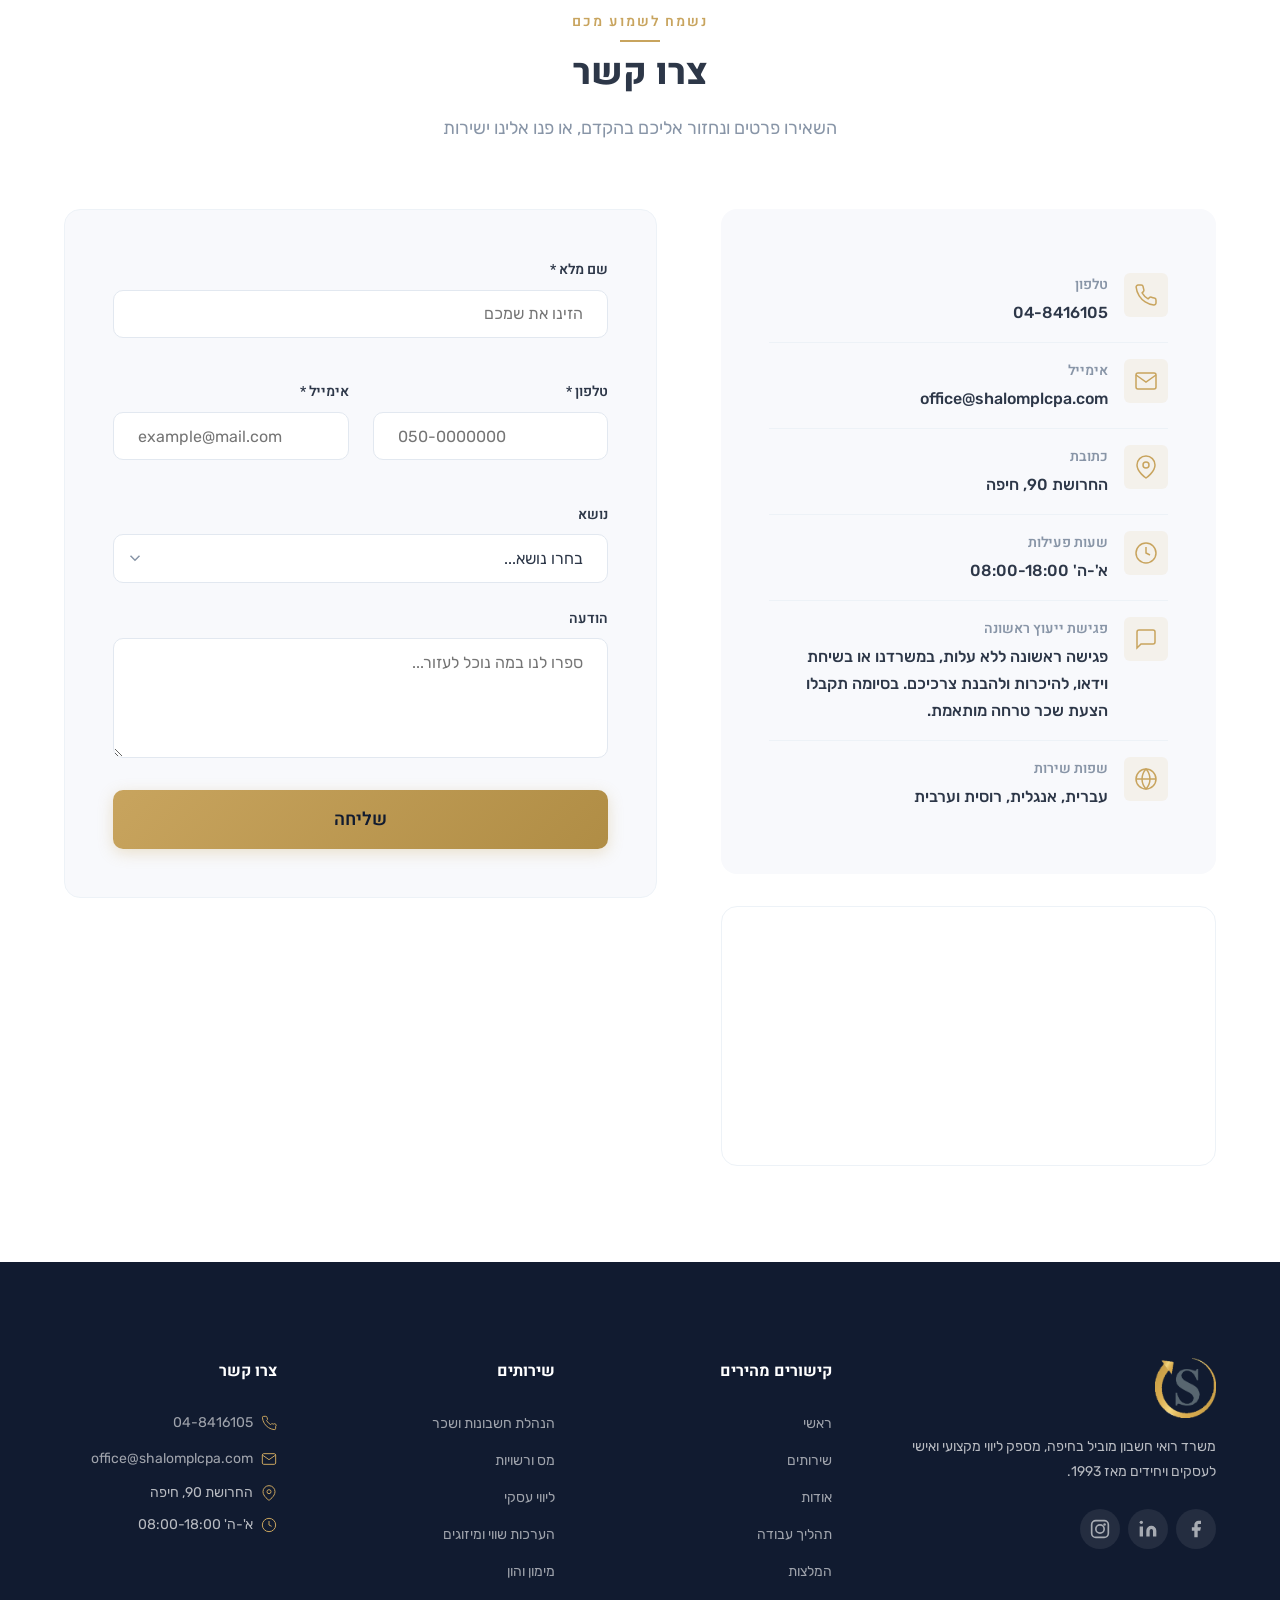
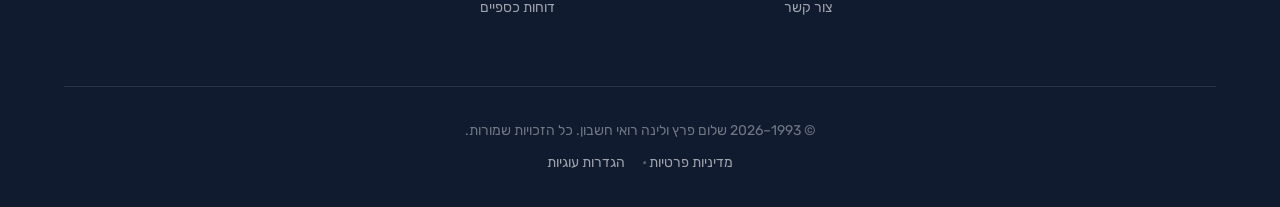
==== commit 3f77397b: "ניסוח מקצועי לפגישת הייעוץ והוספת שפות שירות Co-Authored-By: Claude Opus 5.5 <noreply@anthropic.com>" ====
--- a/index.html
+++ b/index.html
@@ -1289,8 +1289,20 @@
                                     </svg>
                                 </div>
                                 <div>
-                                    <h4 data-i18n="contact_meeting_label">פגישת היכרות ללא עלות</h4>
-                                    <p data-i18n="contact_meeting">במשרד או מקוונת. הצעת המחיר נקבעת לאחר הפגישה, בהתאם לצרכים. מענה מהיר לכל פנייה.</p>
+                                    <h4 data-i18n="contact_meeting_label">פגישת ייעוץ ראשונה</h4>
+                                    <p data-i18n="contact_meeting">פגישה ראשונה ללא עלות, במשרדנו או בשיחת וידאו, להיכרות ולהבנת צרכיכם. בסיומה תקבלו הצעת שכר טרחה מותאמת.</p>
+                                </div>
+                            </div>
+                            <div class="contact-item">
+                                <div class="contact-icon">
+                                    <svg viewBox="0 0 24 24" width="24" height="24" fill="none" stroke="var(--color-accent)" stroke-width="1.5">
+                                        <circle cx="12" cy="12" r="10"/>
+                                        <path d="M2 12h20M12 2a15.3 15.3 0 0 1 4 10 15.3 15.3 0 0 1-4 10 15.3 15.3 0 0 1-4-10 15.3 15.3 0 0 1 4-10z"/>
+                                    </svg>
+                                </div>
+                                <div>
+                                    <h4 data-i18n="contact_lang_label">שפות שירות</h4>
+                                    <p data-i18n="contact_lang">עברית, אנגלית, רוסית וערבית</p>
                                 </div>
                             </div>
                         </div>
